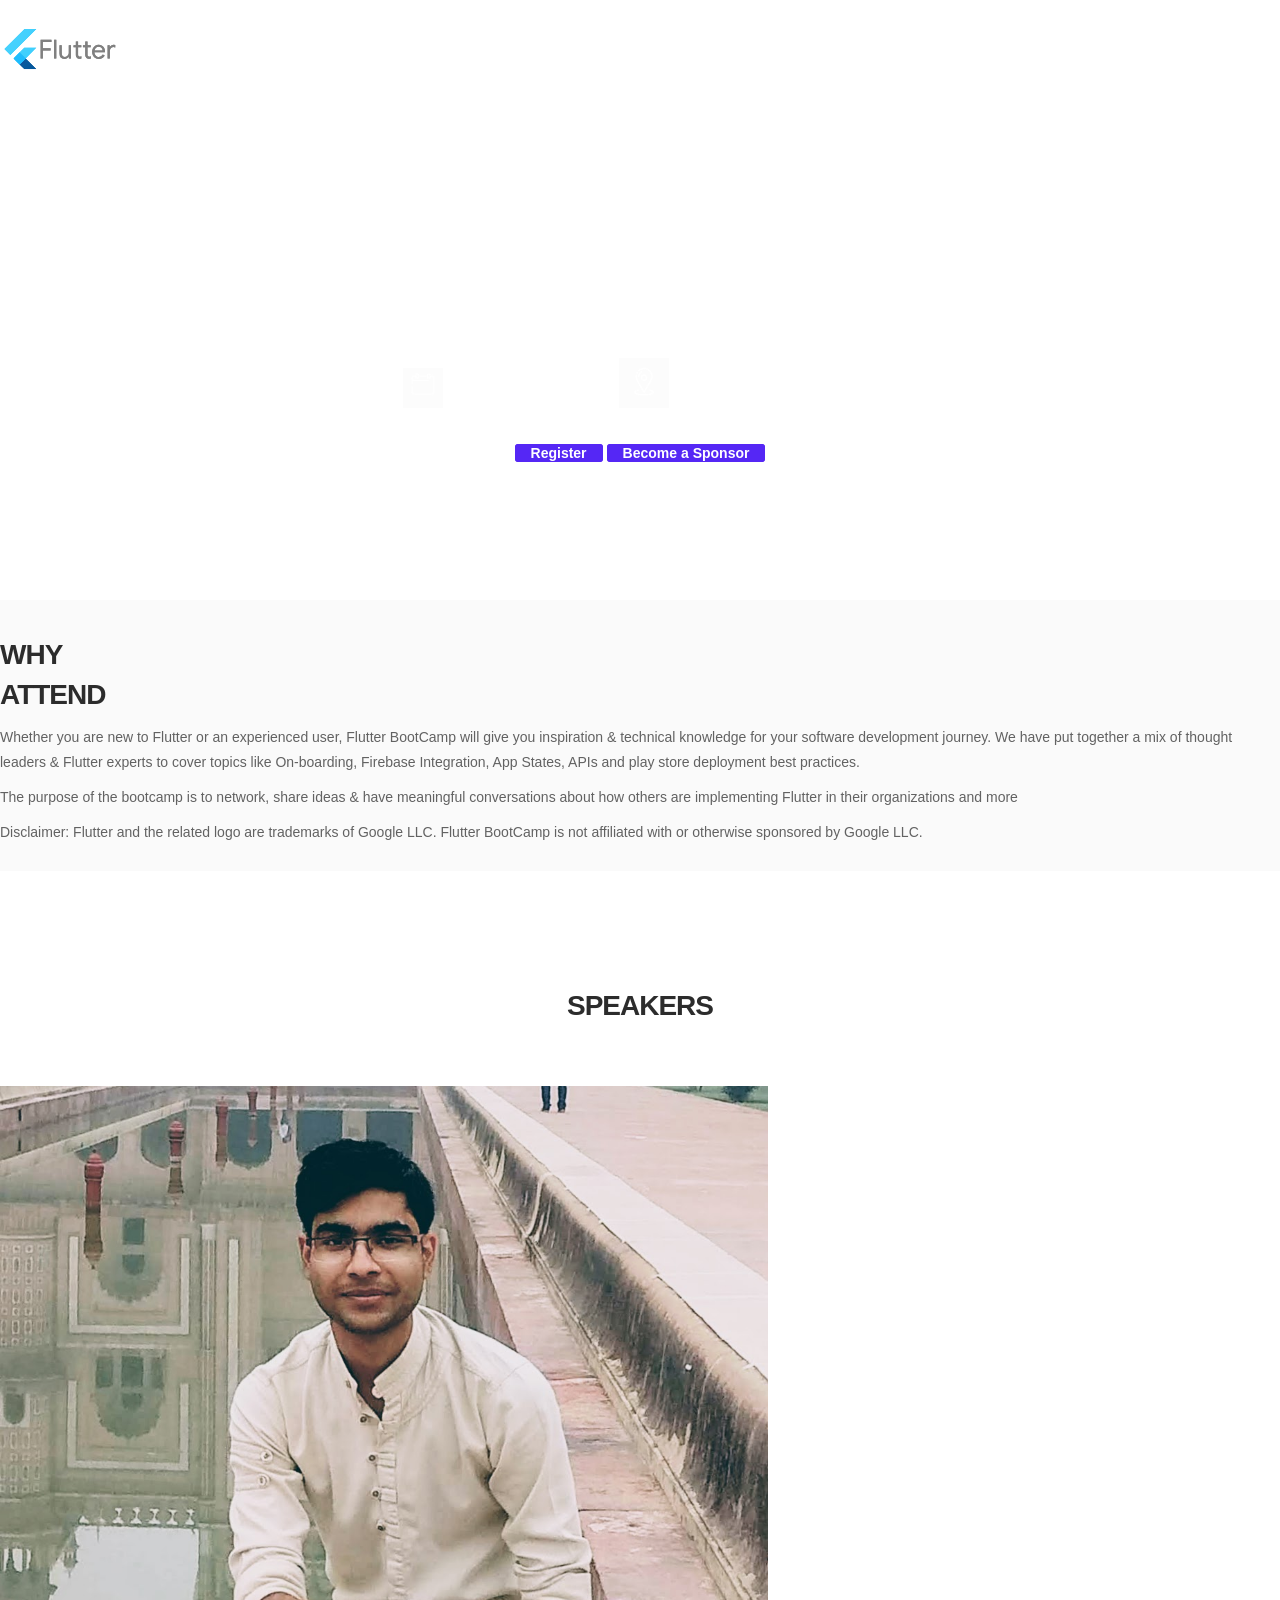
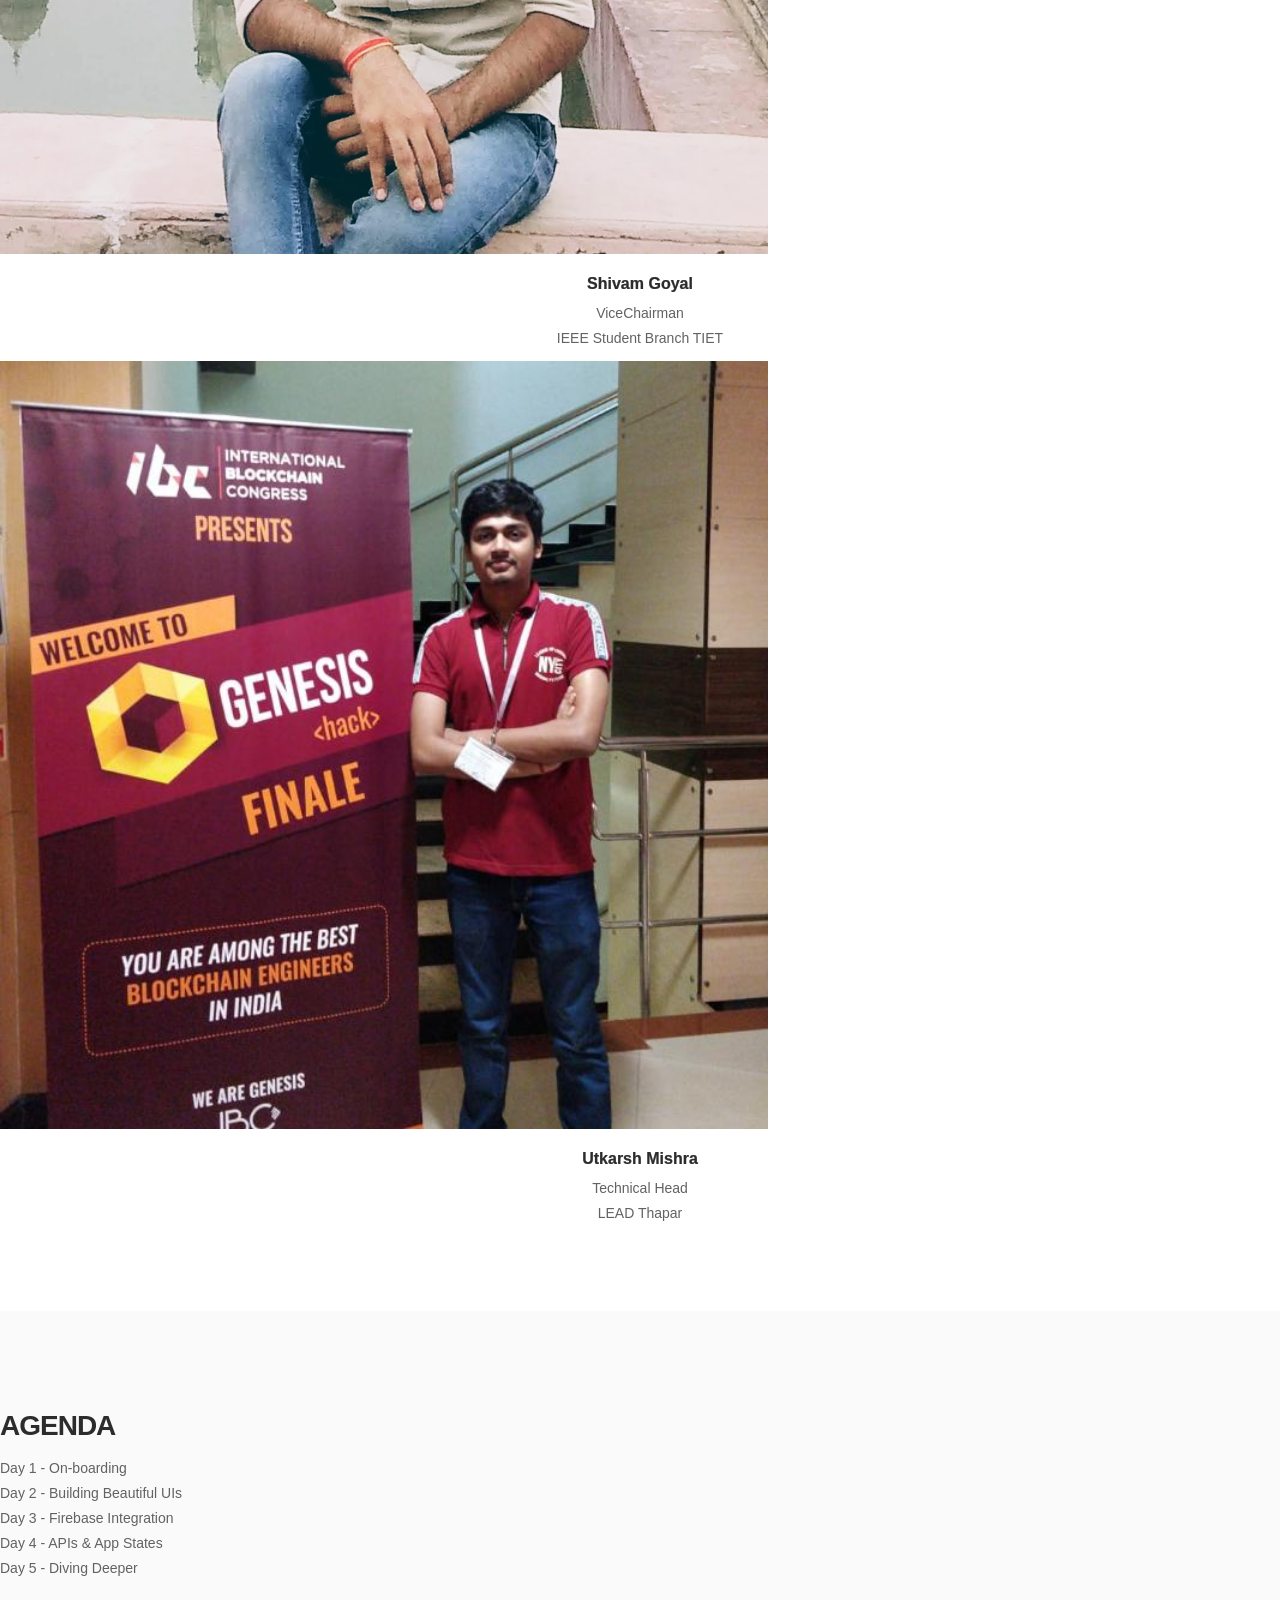
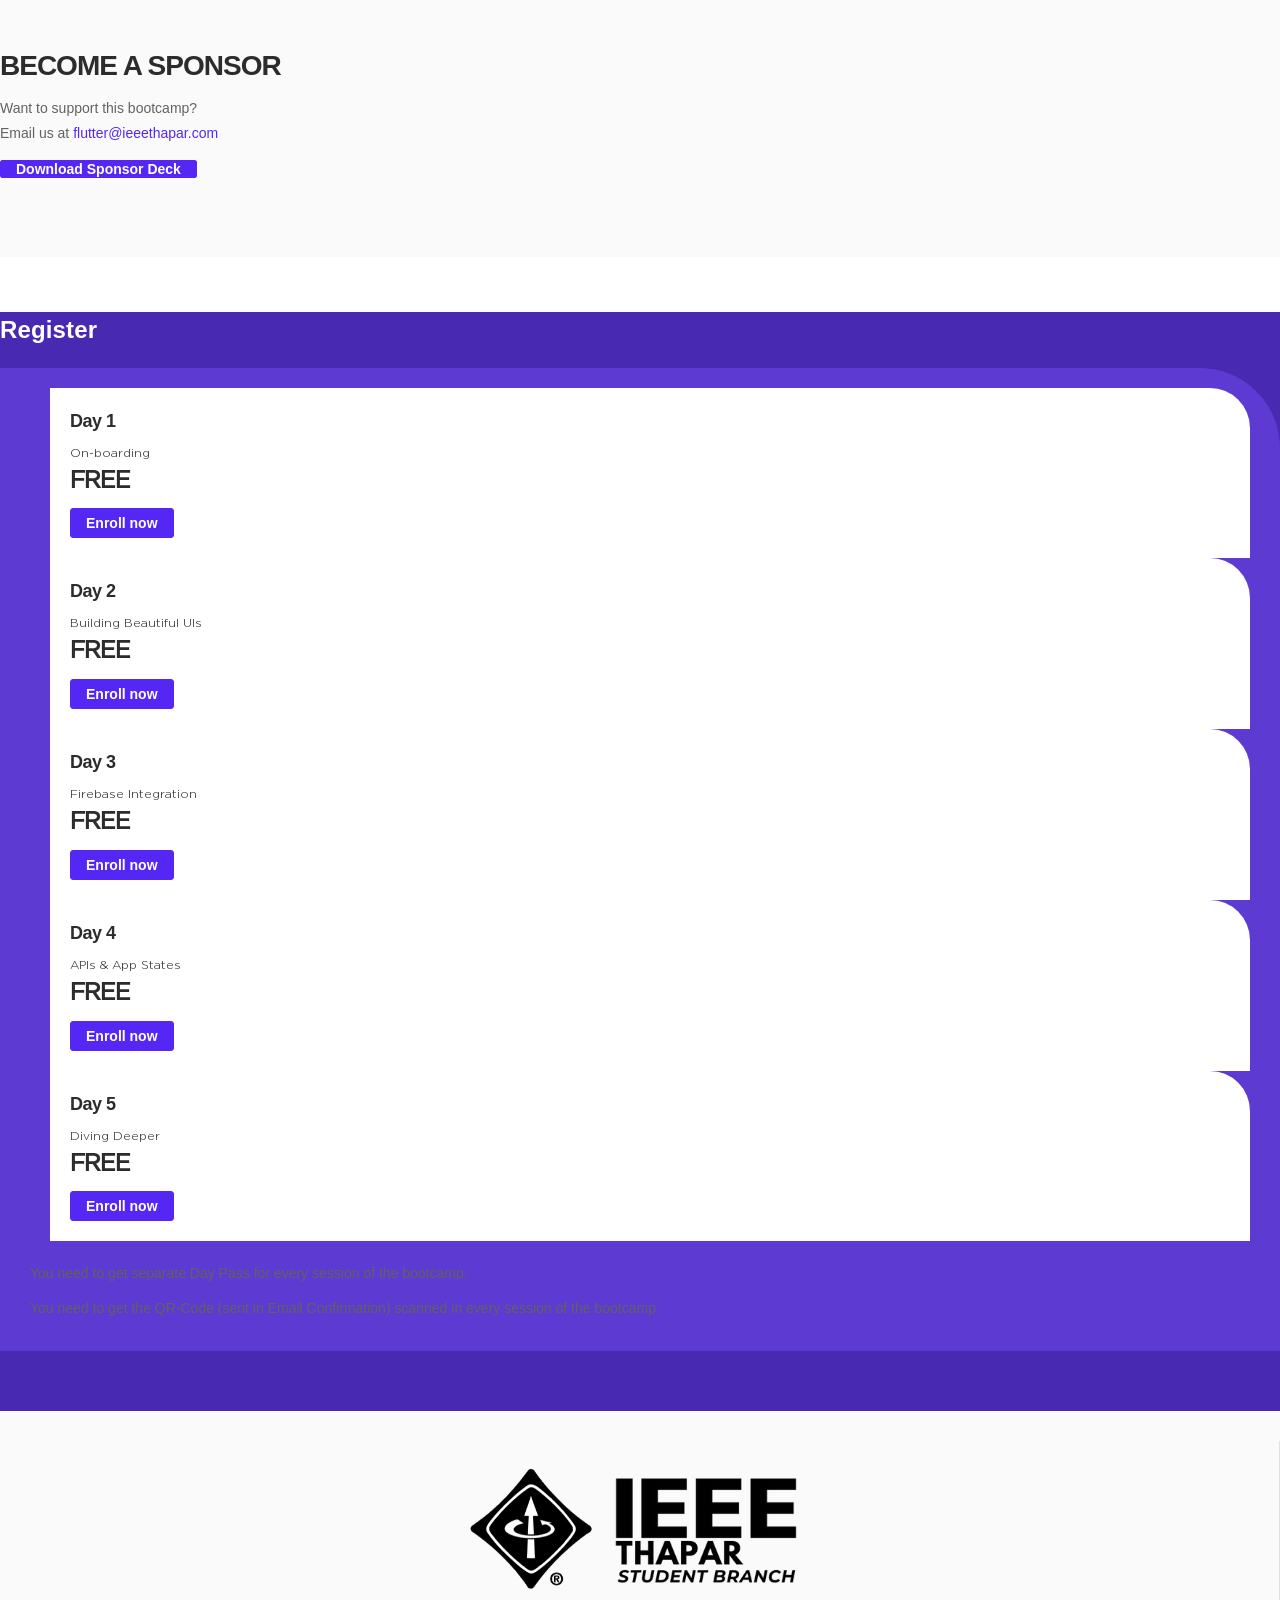
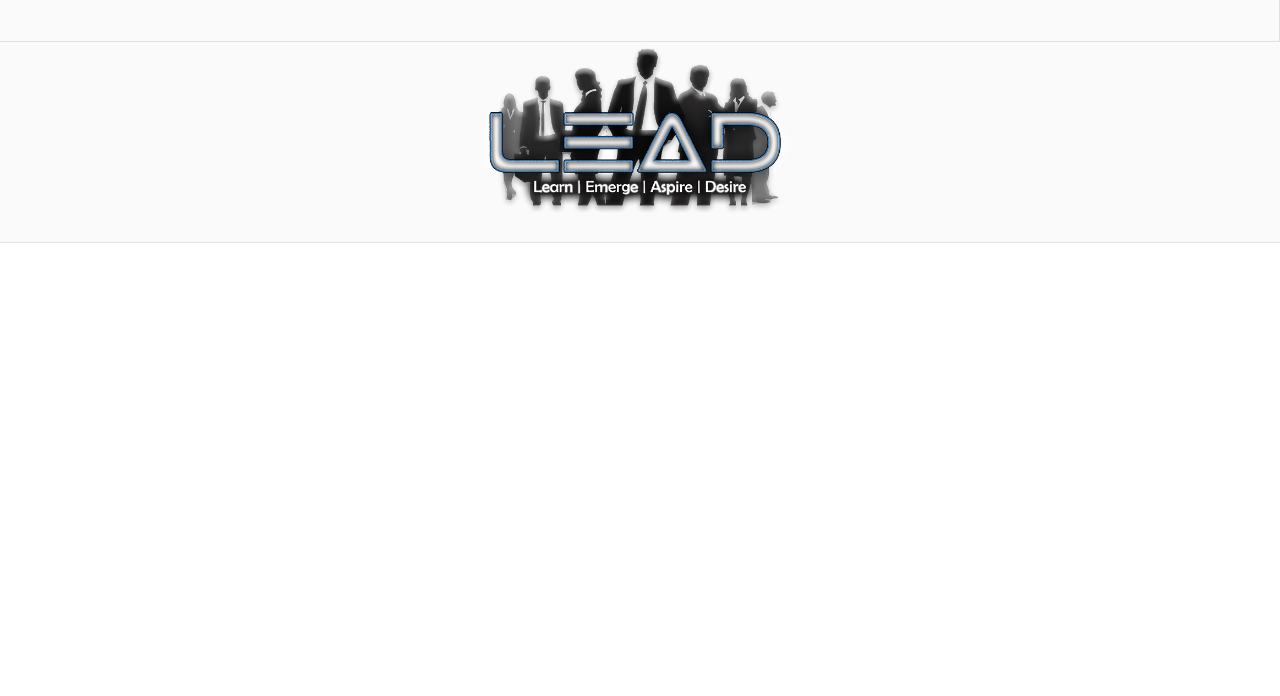
==== website/index.html @ d49c0258 "Initial commit" ====
<!DOCTYPE html>
<html>

<head>
    <meta http-equiv="content-type" content="text/html;charset=UTF-8" />
    <meta charset="utf-8" />
    <title>Flutter BootCamp 2020</title>
    <meta name="viewport" content="width=device-width, initial-scale=1.0, maximum-scale=1.0, user-scalable=no" />
    <link rel="icon" type="image/x-icon" href="favicon.ico" />
    <link href="assets/plugins/pace/pace-theme-flash.css" rel="stylesheet" type="text/css" />
    <link href="assets/plugins/bootstrap/css/bootstrap.min.css" rel="stylesheet" type="text/css" />
    <link href="assets/plugins/font-awesome/css/font-awesome.css" rel="stylesheet" type="text/css" />
    <link href="assets/plugins/swiper/css/swiper.css" rel="stylesheet" type="text/css" media="screen" />

    <link class="main-stylesheet" href="assets/pages/css/pages.css" rel="stylesheet" type="text/css" />
    <link class="main-stylesheet" href="assets/pages/css/pages-icons.css" rel="stylesheet" type="text/css" />

    <link rel="stylesheet" type="text/css" href="assets/css/base.css" />
    <link rel="stylesheet" type="text/css" href="assets/css/demo2.css" />
</head>

<body>
    <header>
        <nav class="header main-page transparent-light cart visible-lg visible-md" data-pages="header"
            data-pages-header="autoresize" data-pages-resize-class="light">
            <div class="container relative">
                <div class="row">
                    <div class="col-md-3 col-sm-6 col-xs-6">
                        <div class="pull-left sm-full-width">
                            <a href="https://flutter.ieeethapar.com/" class="header-inner animated wow fadeInDown"
                                data-wow-delay="0s">
                                <img src="assets/images/logo.svg" class="logo">
                                <img src="assets/images/logo.svg" class="alt">
                            </a>
                        </div>
                    </div>
                    <div class="col-md-9 col-sm-6 col-xs-6">
                        <div class="pull-right z-index-10 index-info">
                            <div class="visible-sm-inline visible-xs-inline menu-toggler pull-right"
                                data-pages="header-toggle" data-pages-element="#header">
                                <div class="one"></div>
                                <div class="two"></div>
                                <div class="three"></div>
                            </div>
                        </div>
                    </div>
                    <div class=" menu-content clearfix" data-pages="menu-content" data-pages-direction="slideLeft"
                        id="header">
                        <div class="pull-left">
                            <a href="#"
                                class="text-black link padding-10 visible-xs-inline visible-sm-inline pull-right m-t-10 m-b-10 m-r-10"
                                data-pages="header-toggle" data-pages-element="#header"> <i class=" pg-close_line"></i>
                            </a>
                        </div>
                        <div class="pull-center">
                            <div class="pull-center-inner">
                                <div class="header-inner">
                                    <ul class="menu">
                                        <li class="animated wow fadeInDown active" data-wow-delay="0s">
                                            <a href="#about">About</a>
                                        </li>
                                        <li class="animated wow fadeInDown" data-wow-delay=".2s">
                                            <a href="#speakers">Speaker</a>
                                        </li>
                                        <li class="animated wow fadeInDown" data-wow-delay=".3s">
                                            <a href="#sponsors">Agenda</a>
                                        </li>
                                        <li class="animated wow fadeInDown" data-wow-delay=".4s">
                                            <a href="#sponsors">Sponsors</a>
                                        </li>
                                        <li class="animated wow fadeInDown" data-wow-delay=".5s">
                                            <a href="#venue">Venue</a>
                                        </li>
                                        <li class="animated wow fadeInDown" data-wow-delay=".6s">
                                            <a href="#register"><strong>Register Now</strong></a>
                                        </li>
                                    </ul>
                                </div>
                            </div>
                        </div>
                    </div>
                </div>
            </div>
        </nav>
        <div class="header bg-header mob-cart  transparent-light main-header visible-xs visible-sm">
            <nav class="navbar navbar-default navbar-fixed-top">
                <div class="container">
                    <div class="navbar-header">
                        <a href="javascript:void(0);" class="visible-xs nav-togglebar pull-right"> <i
                                class="fa fa-bars"></i></a>
                        <a href="#"><img src="assets/images/logo.svg" class="logo-white"> </a>
                        <a href="#" class=""><img src="assets/images/logo.svg" class="logo-big"> </a>
                    </div>
                    <a href="javascript:void(0);" class="visible-sm nav-togglebar pull-right"> <i
                            class="fa fa-bars"></i></a>
                    <div class="navbar-collapse" id="navigation-collapse">
                        <div class="visible-xs visible-sm clearfix mobile-header">
                            <a href="#" class="icons icon-close nav-close"></a>
                        </div>
                        <ul class="nav navbar-nav menu">

                            <li class="animated wow fadeInDown active" data-wow-delay="0s">
                                <a href="#about">About</a>
                            </li>
                            <li class="animated wow fadeInDown" data-wow-delay=".2s">
                                <a href="#speakers">Speaker</a>
                            </li>
                            <li class="animated wow fadeInDown" data-wow-delay=".3s">
                                <a href="#sponsors">Agenda</a>
                            </li>
                            <li class="animated wow fadeInDown" data-wow-delay=".4s">
                                <a href="#sponsors">Sponsors</a>
                            </li>
                            <li class="animated wow fadeInDown" data-wow-delay=".5s">
                                <a href="#venue">Venue</a>
                            </li>
                            <li class="animated wow fadeInDown" data-wow-delay=".6s">
                                <a href="#register"><strong>Register Now</strong></a>
                            </li>
                        </ul>
                    </div>
                </div>

            </nav>
        </div>
    </header>

    <section class="jumbotron main-page-info xs-full-height" id="about">
        <div class="content content--canvas">
            <div class="content__title">
                <div class="container">
                    <div class="row">
                        <div class="col-md-6 col-md-offset-3 text-center sm-text-center">
                            <h1 class="sm-text-center">Join us at <br /><span class="all-caps">Flutter BootCamp</span>
                            </h1>
                            <p class="hint-text sm-text-center text-white">Flutter BootCamp is the one place to
                                explore new ideas & learn from Flutter experts. Join us for the event that brings
                                together technologists, executives, customers, partners & Key decision makers from all
                                industries.</p>
                            <h4 class="sm-text-center text-white p-b-10">
                                <span class=""><img src="assets/images/001.png" style="width:40px">January 13-17,
                                    2020</span>
                                <span class="p-l-40"><img src="assets/images/002.png" style="width:50px"> Thapar
                                    Institute, Patiala</span>
                            </h4>
                            <a href="#register" class="btn btn-primary">Register</a>
                            <a href="#sponsors" class="btn btn-primary">Become a Sponsor</a>
                        </div>
                    </div>
                </div>
            </div>
        </div>
    </section>
    <section class="p-b-85 p-t-75 bg-master-lightest main-page-attend">
        <div class="container">
            <div class="row">
                <div class="col-sm-12 col-md-2">
                    <h2 class="m-t-5 all-caps">Why<br />Attend</h2>
                </div>
                <div class="col-sm-12 col-md-10">
                    <p>Whether you are new to Flutter or an experienced user, Flutter BootCamp will give you inspiration
                        & technical knowledge for your software development journey. We have put together a mix of
                        thought leaders &
                        Flutter experts to cover topics like On-boarding, Firebase Integration, App States,
                        APIs and play store deployment best practices.</p>
                    <p>The purpose of the bootcamp is to network, share ideas & have meaningful conversations about how
                        others are implementing Flutter in their organizations and more</p>
                    <p>Disclaimer: Flutter and the related logo are trademarks of Google LLC. Flutter BootCamp is not affiliated
                        with or otherwise sponsored by Google LLC.</p>
                </div>
            </div>
            <br>
        </div>
    </section>

    <section class="speaker-info p-t-75 p-b-75" id="speakers">
        <div class="container">
            <div class="col-md-12">
                <h2 class="m-t-5 all-caps text-center">Speakers</h2>
            </div>
            <div class="row p-t-30">
                <div class="col-md-6 col-sm-6">
                    <img alt="" src="assets/images/speakers/shivam.jpg"
                        class="img-circle center-block speaker-img-info">
                    <h4 class="m-b-0 text-center">Shivam Goyal</h4>
                    <p class="text-center">
                        ViceChairman
                        <br>
                        IEEE Student Branch TIET
                        <br>
                        <a href="https://github.com/ShivamGoyal1899"><i class="fa fa-github"></i></a>
                        <a href="https://linkedin.com/in/ShivamGoyal1899"><i class="fa fa-linkedin"></i></a>
                        <a href="https://twitter.com/ShivamGoyal1899"><i class="fa fa-twitter"></i></a>
                        <a href="https://medium.com/@ShivamGoyal1899"><i class="fa fa-medium"></i></a>
                        <a href="mailto:hi@itsshivam.com"><i class="fa fa-envelope"></i></a>
                        <a href="https://itsshivam.com/"><i class="fa fa-globe"></i></a>
                    </p>
                </div>
                <div class="col-md-6 col-sm-6">
                    <img alt="" src="assets/images/speakers/utkarsh.jpg"
                        class="img-circle center-block speaker-img-info">
                    <h4 class="m-b-0 text-center">Utkarsh Mishra </h4>
                    <p class="text-center">
                        Technical Head
                        <br>
                        LEAD Thapar
                        <br>
                        <a href="#"><i class="fa fa-github"></i></a>
                        <a href="#"><i class="fa fa-linkedin"></i></a>
                        <a href="#"><i class="fa fa-twitter"></i></a>
                        <a href="#"><i class="fa fa-medium"></i></a>
                        <a href="mailto:utkarsh1148@gmail.com"><i class="fa fa-envelope"></i></a>
                        <a href="#"><i class="fa fa-globe"></i></a>
                    </p>
                </div>
            </div>
        </div>
    </section>
    <section class="p-t-75 p-b-75 bg-master-lightest sponsor-info" id="sponsors">
        <div class="container">
            <div class="row">
                <div class="col-sm-6 sm-text-center">
                    <h2 class="m-t-5 all-caps">Agenda</h2>
                    <p class="m-b-5">
                        Day 1 - On-boarding <br>
                        Day 2 - Building Beautiful UIs <br>
                        Day 3 - Firebase Integration <br>
                        Day 4 - APIs & App States <br>
                        Day 5 - Diving Deeper
                    </p>
                </div>

                <div class="col-sm-6 sm-text-center">
                    <h2 class="m-t-5 all-caps">Become a Sponsor</h2>
                    <p>Want to support this bootcamp?
                        <br />Email us at <a href="mailto:flutter@ieeethapar.com">flutter@ieeethapar.com</a></p>
                    <a href="FlutterBootCamp_Sponsorship_13Jan20.pdf" target="_blank" class="btn btn-primary"
                        type="button">Download
                        Sponsor Deck</a>
                </div>
            </div>
        </div>
    </section>
    <section class="bg-primary p-b-60" id="register">
        <div class="container ">
            <div class="row">
                <div class="col-md-12 m-t-40 m-b-20">
                    <h3 class="text-white m-b-0 register-text">Register</h3>
                </div>
            </div>
        </div>
        <div class="container schedule-sub-content-bg">
            <div class="row">
                <div class="col-md-2 col-sm-12 col-xs-12 pricing_tag">
                    <img class="fx-6 lazy hidden-xs hidden-sm" data-pages="float" src="assets/images/01.png" alt=""
                        data-max-top-translate="40" data-max-bottom-translate="300" data-speed="-0.1" data-delay="2500"
                        data-curve="ease">
                    <h3>Day 1</h3>
                    <p>
                        On-boarding
                    </p>
                    <h4>FREE</h4>
                    <button class="btn btn-primary" type="button"
                        onclick="window.location.href = 'https://www.townscript.com/e/flutter-bootcamp-230431'">Enroll
                        now</button>
                </div>
                <div class="col-md-2 col-sm-12 col-xs-12 pricing_tag">
                    <img class="fx-6 lazy hidden-xs hidden-sm" data-pages="float" src="assets/images/01.png" alt=""
                        data-max-top-translate="40" data-max-bottom-translate="300" data-speed="-0.1" data-delay="2500"
                        data-curve="ease">
                    <h3>Day 2</h3>
                    <p>
                        Building Beautiful UIs
                    </p>
                    <h4>FREE</h4>
                    <button class="btn btn-primary" type="button"
                        onclick="window.location.href = 'https://www.townscript.com/e/flutter-bootcamp-230431'">Enroll
                        now</button>
                </div>
                <div class="col-md-2 col-sm-12 col-xs-12 pricing_tag">
                    <img class="fx-6 lazy hidden-xs hidden-sm" data-pages="float" src="assets/images/01.png" alt=""
                        data-max-top-translate="40" data-max-bottom-translate="300" data-speed="-0.1" data-delay="2500"
                        data-curve="ease">
                    <h3>Day 3</h3>
                    <p>
                        Firebase Integration
                    </p>
                    <h4>FREE</h4>
                    <button class="btn btn-primary" type="button"
                        onclick="window.location.href = 'https://www.townscript.com/e/flutter-bootcamp-230431'">Enroll
                        now</button>
                </div>
                <div class="col-md-2 col-sm-12 col-xs-12 pricing_tag">
                    <img class="fx-6 lazy hidden-xs hidden-sm" data-pages="float" src="assets/images/01.png" alt=""
                        data-max-top-translate="40" data-max-bottom-translate="300" data-speed="-0.1" data-delay="2500"
                        data-curve="ease">
                    <h3>Day 4</h3>
                    <p>
                        APIs & App States
                    </p>
                    <h4>FREE</h4>
                    <button class="btn btn-primary" type="button"
                        onclick="window.location.href = 'https://www.townscript.com/e/flutter-bootcamp-230431'">Enroll
                        now</button>
                </div>
                <div class="col-md-2 col-sm-12 col-xs-12 pricing_tag">
                    <img class="fx-6 lazy hidden-xs hidden-sm" data-pages="float" src="assets/images/01.png" alt=""
                        data-max-top-translate="40" data-max-bottom-translate="300" data-speed="-0.1" data-delay="2500"
                        data-curve="ease">
                    <h3>Day 5</h3>
                    <p>
                        Diving Deeper
                    </p>
                    <h4>FREE</h4>
                    <button class="btn btn-primary" type="button"
                        onclick="window.location.href = 'https://www.townscript.com/e/flutter-bootcamp-230431'">Enroll
                        now</button>
                </div>
            </div>

            <div class="row">
                <div class="col-md-10 col-md-offset-2 col-sm-12 col-xs-12 m-t-20 f-12">
                    <p>You need to get separate Day Pass for every session of the bootcamp.</p>
                    <p>You need to get the QR-Code (sent in Email Confirmation) scanned in every session of the
                        bootcamp.</p>
                </div>
            </div>
        </div>
    </section>
    <section class="sponsor-info bg-master-lightest schedule-space-info p-b-85 p-t-75 text-center">
        <div class="container">
            <div class="row">
                <div class="col-md-6 col-sm-6 col-xs-12 border-rb">
                    <a href="https://ieeethapar.com/" target="_blank"><img src="assets/images/ieee.png"></a>
                </div>
                <div class="col-md-6 col-sm-6 col-xs-12 border-rb">
                    <!-- <h3 class="m-tb-40 head-p">Organizer</h3> -->
                    <a href="https://leadthapar.com/" target="_blank"><img src="assets/images/lead.png"></a>
                </div>
            </div>
        </div>
    </section>
    <section class="venue" id="venue">
        <div class="map-info">
            <iframe
                src="https://www.google.com/maps/embed?pb=!1m18!1m12!1m3!1d3442.8801555596033!2d76.36906371489458!3d30.354355710820883!2m3!1f0!2f0!3f0!3m2!1i1024!2i768!4f13.1!3m3!1m2!1s0x391028abdad39763%3A0xa7f6232cbef903a4!2sThapar%20Institute%20of%20Engineering%20And%20Technology!5e0!3m2!1sen!2sin!4v1578145903632!5m2!1sen!2sin"
                width="100%" height="450" frameborder="0" style="border:0;" allowfullscreen=""></iframe>
        </div>
    </section>
    <script src="assets/plugins/pace/pace.min.js" type="text/javascript"></script>
    <script type="text/javascript" src="assets/pages/js/pages.image.loader.js"></script>
    <script type="text/javascript" src="assets/plugins/jquery/jquery-1.11.1.min.js"></script>
    <script type="text/javascript" src="assets/plugins/bootstrap/js/bootstrap.min.js"></script>
    <!-- BEGIN SWIPER DEPENDENCIES -->
    <script type="text/javascript" src="assets/plugins/swiper/js/swiper.jquery.min.js"></script>
    <script type="text/javascript" src="assets/plugins/velocity/velocity.min.js"></script>
    <script type="text/javascript" src="assets/plugins/velocity/velocity.ui.js"></script>
    <!-- BEGIN RETINA IMAGE LOADER -->
    <script type="text/javascript" src="assets/plugins/jquery-unveil/jquery.unveil.min.js"></script>
    <!-- END VENDOR JS -->
    <!-- BEGIN PAGES FRONTEND LIB -->
    <script type="text/javascript" src="assets/pages/js/pages.frontend.js"></script>
    <!-- END PAGES LIB -->
    <!-- BEGIN YOUR CUSTOM JS -->
    <script type="text/javascript" src="assets/js/custom.js"></script>
    <!-- END PAGES LIB -->

    <script src="assets/js/noise.min.js"></script>
    <script src="assets/js/util.js"></script>
    <script src="assets/js/swirl.js"></script>
    <script src="assets/js/demo.js"></script>
    <script src="assets/js/validate.min.js"></script>
    <script src="assets/js/jquery.growl.min.js"></script>
    <script src="assets/js/utm_form-1.0.4.js"></script>
</body>

</html>
---- website/assets/plugins/pace/pace-theme-flash.css ----
.pace{-webkit-pointer-events:none;pointer-events:none;-webkit-user-select:none;-moz-user-select:none;user-select:none}.pace-inactive{display:none}.pace .pace-progress{background:#0aa699;position:fixed;z-index:2000;top:0;left:0;height:2px;-webkit-transition:width 1s;-moz-transition:width 1s;-o-transition:width 1s;transition:width 1s}
---- website/assets/pages/css/pages.css ----
/*growl*/
#growls.tc,#growls.tr{top:10px}#growls.bc,#growls.bl,#growls.tc{left:10px}#growls.bc,#growls.bl,#growls.br{bottom:10px}#growls.bc,#growls.br,#growls.default,#growls.tc,#growls.tr{right:10px}#growls{z-index:50000;position:fixed}#growls.tl{top:10px;left:10px}#growls.bc .growl,#growls.tc .growl{margin-left:auto;margin-right:auto}.growl{opacity:.8;filter:alpha(opacity=80);position:relative;border-radius:4px;-webkit-transition:all .4s ease-in-out;-moz-transition:all .4s ease-in-out;transition:all .4s ease-in-out}.growl.growl-incoming,.growl.growl-outgoing{opacity:0;filter:alpha(opacity=0)}.growl.growl-small{width:200px;padding:5px;margin:5px}.growl.growl-medium{width:250px;padding:10px;margin:10px}.growl.growl-large{width:300px;padding:15px;margin:15px}.growl.growl-default{color:#FFF;background:#7f8c8d}.growl.growl-error{color:#FFF;background:#c0392b}.growl.growl-notice{color:#FFF;background:#2ecc71}.growl.growl-warning{color:#FFF;background:#f39c12}.growl .growl-close{cursor:pointer;float:right;font-size:14px;line-height:18px;font-weight:400;font-family:helvetica,verdana,sans-serif}.growl .growl-title{font-size:18px;line-height:24px}.growl .growl-message{font-size:14px;line-height:18px}#growls.default{top:60px}

@font-face {
    font-family: 'Verlag-Light';
    src: url('../fonts/main/Verlag-Light.woff2') format('woff2'),
        url('../fonts/main/Verlag-Light.woff') format('woff');
    font-weight: 300;
    font-style: normal;
}
@font-face {
    font-family: 'Verlag-Book';
    src: url('../fonts/main/Verlag-Book.woff2') format('woff2'),
        url('../fonts/main/Verlag-Book.woff') format('woff');
    font-weight: normal;
    font-style: normal;
}
@font-face {
    font-family: 'Verlag-Bold';
    src: url('../fonts/main/Verlag-Bold.woff2') format('woff2'),
        url('../fonts/main/Verlag-Bold.woff') format('woff');
    font-weight: bold;
    font-style: normal;
}
@font-face {
    font-family: 'Verlag-Black';
    src: url('../fonts/main/Verlag-Black.woff2') format('woff2'),
        url('../fonts/main/Verlag-Black.woff') format('woff');
    font-weight: 900;
    font-style: normal;
}


@font-face {
    font-family: 'Gotham-Light';
    src: url('../fonts/main/Gotham-Light.woff2') format('woff2'),
        url('../fonts/main/Gotham-Light.woff') format('woff');
    font-weight: 300;
    font-style: normal;
}
@font-face {
    font-family: 'Gotham-Book';
    src: url('../fonts/main/Gotham-Book.woff2') format('woff2'),
        url('../fonts/main/Gotham-Book.woff') format('woff');
    font-weight: normal;
    font-style: normal;
}
@font-face {
    font-family: 'Gotham-Bold';
    src: url('../fonts/main/Gotham-Bold.woff2') format('woff2'),
        url('../fonts/main/Gotham-Bold.woff') format('woff');
    font-weight: bold;
    font-style: normal;
}
@font-face {
    font-family: 'Gotham-Black';
    src: url('../fonts/main/Gotham-Black.woff2') format('woff2'),
        url('../fonts/main/Gotham-Black.woff') format('woff');
    font-weight: 500;
    font-style: normal;
}
html,body {height: 100%;position: relative;}
/* Body Triggers for layout options
------------------------------------------------------------------
*/
.clearfix{clear: both;}
html{ height:100%; }
body{ min-height:100%; padding:0; margin:0; position:relative; }
body.mobile {position: relative;}
body.pace-primary .pace .pace-progress {background-color: #5527F5;}
body.pace-success .pace .pace-progress {background-color: #10cfbd;}
body.pace-complete .pace .pace-progress {background-color: #471DD9;}
body.pace-warning .pace .pace-progress {background-color: #f8d053;}
body.pace-danger .pace .pace-progress {background-color: #f55753;}
body.pace-dark .pace .pace-progress {background-color: #000000;}
body.pace-white .pace .pace-progress {background-color: #ffffff;}
.header.bottom {position: absolute;bottom: 0;top: auto;}
.header.bottom.affix {position: fixed;bottom: auto;top: 0;}
.header.transparent-light {background-color: transparent;padding-top: 20px;}
.header.home.transparent-light{margin-top: 0;}
.header.transparent-light .menu > li > a:not(.btn) {color: rgba(255, 255, 255, 0.8);}
.header.transparent-light .menu > li > a:not(.btn):focus {opacity: 0.8;}
.header.transparent-light .menu > li > a:not(.btn):hover {opacity: 0.8;}
.header.transparent-light .menu > li > a:not(.btn).active {opacity: 1;}
.header.transparent-light .search-toggle {color: #ffffff;}
.header.transparent-light .menu.bordered > li > a {border-color: #ffffff;}
.header.transparent-light.alternate .menu > li > a:before {max-width: 100%;}
.header.transparent-light.alternate span:before {max-width: 100%;}
.header.transparent-light.alternate .search-toggle {color: #121212;}
.header.transparent-light.alternate .menu-toggler .one,
.header.transparent-light.alternate .menu-toggler .two,
.header.transparent-light.alternate .menu-toggler .three {background-color: #121212;}
.header.transparent-light.alternate.minimized .search-toggle {color: #ffffff;}
.header.transparent-light.alternate.minimized .menu-toggler .one,
.header.transparent-light.alternate.minimized .menu-toggler .two,
.header.transparent-light.alternate.minimized .menu-toggler .three {background-color: #ffffff;}
.header.transparent-light .menu-toggler .one,
.header.transparent-light .menu-toggler .two,
.header.transparent-light .menu-toggler .three {background-color: #ffffff;}
.header.transparent-dark {background-color: transparent;}
.header.transparent-dark.alternate .menu > li > a:before {color: #ffffff;max-width: 100%;}
.header.transparent-dark.alternate .menu > li > a > span:before {color: #ffffff;max-width: 100%;}
.header.transparent-dark.alternate .search-toggle {color: #ffffff;}
.header.transparent-dark.alternate .menu-toggler .one,
.header.transparent-dark.alternate .menu-toggler .two,
.header.transparent-dark.alternate .menu-toggler .three {background-color: #ffffff;}
.header.transparent-dark .menu > li > a {color: #121212;opacity: 0.5;}
.header.transparent-dark .menu > li > a:focus {opacity: 0.8;}
.header.transparent-dark .menu > li > a:hover {opacity: 0.8;}
.header.transparent-dark .menu > li > a.active {opacity: 1;}
.header.transparent-dark .search-toggle {color: #121212;}
.header.transparent-dark .menu.bordered > li > a {border-color: #121212;}
.header.dark-solid {background-color: #000000;}
.header.dark-solid .menu > li > a:not(.btn) {color: #ffffff;opacity: 0.5;}
.header.dark-solid .menu > li > a:not(.btn):focus {opacity: 0.8;}
.header.dark-solid .menu > li > a:not(.btn):hover {opacity: 0.8;}
.header.dark-solid .menu > li > a:not(.btn).active {opacity: 1;}
.header.dark-solid .search-toggle {color: #ffffff;}
.header.dark-solid .menu.bordered > li > a {border-color: #ffffff;}
.header.dark-solid .menu-toggler .one,
.header.dark-solid .menu-toggler .two,
.header.dark-solid .menu-toggler .three {background: #ffffff;}
.header.dark {background-color: rgba(0, 0, 0, 0.87);}
.header.dark .menu > li > a:not(.btn) {color: #ffffff;opacity: 0.5;}
.header.dark .menu > li > a:not(.btn):focus {opacity: 0.8;}
.header.dark .menu > li > a:not(.btn):hover {opacity: 0.8;}
.header.dark .menu > li > a:not(.btn).active {opacity: 1;}
.header.dark .search-toggle {color: #ffffff;}
.header.dark .menu.bordered > li > a {border-color: #ffffff;}
.header.dark .menu-toggler .one,
.header.dark .menu-toggler .two,
.header.dark .menu-toggler .three {background: #ffffff;}
.header.light-solid {border-bottom: 1px solid #f0f0f0;background-color: #ffffff;}
.header.light-solid .menu > li > a:not(.btn) {color: #000000;opacity: 0.5;}
.header.light-solid .menu > li > a:not(.btn):focus {opacity: 0.8;}
.header.light-solid .menu > li > a:not(.btn):hover {opacity: 0.8;}
.header.light-solid .menu > li > a:not(.btn).active {opacity: 1;}
.header.light-solid .search-toggle {color: #000000;}
.header.light-solid .menu.bordered > li > a {border-color: #000000;}
.header.light-solid .menu-toggler .one,
.header.light-solid .menu-toggler .two,
.header.light-solid .menu-toggler .three {background: #000000;}
.header.light {background-color: #fff;}
.header.light .menu > li > a:not(.btn) {color: #000000;opacity: 0.5;}
.header.light .menu > li > a:not(.btn):focus {opacity: 0.8;}
.header.light .menu > li > a:not(.btn):hover {opacity: 0.8;}
.header.light .menu > li > a:not(.btn).active {opacity: 1;}
.header.light .search-toggle {color: #000000;}
.header.light .menu.bordered > li > a {border-color: #000000;}
.header.light .menu-toggler .one,
.header.light .menu-toggler .two,
.header.light .menu-toggler .three {background: #000000;}
.header.alternate .logo {display: none;}
.header.alternate .alt {display: inline-block;}
.header.bg-header {height: 110px;}
.header.bg-header .header-inner {line-height: 110px;}
.header.bg-header .menu-toggler {margin-top: 47.5px;}
.header.md-header {height: 88px;}
.header.md-header .header-inner {line-height: 88px;}
.header.md-header .menu-toggler {margin-top: 36.5px;}
.header.sm-header {height: 44px;}
.header.sm-header .header-inner {line-height: 44px;}
.header.sm-header .menu-toggler {margin-top: 14.5px;}
.header .menu.last-item li a{margin-top: -10px;}
.header.minimized .menu.last-item li a{margin-top: 8px;}
.header.minimized {height: 80px !important;padding: 0;}
.header.minimized .header-inner {line-height: 46px !important;}
.header .header-inner .btn-primary{margin-top: 14px;}
.header.minimized .header-inner .btn-primary{margin-top: 8px;}
.header.minimized .logo {display: none !important;}
.header.minimized .alt {display: inline-block;width: 88px;margin-top: 12px;}
.header.minimized .menu-toggler {margin-top: 22.5px !important;}
.header.minimized .menu > li > a:before {max-width: 0 !important;}
.header.minimized .menu > li > a > span:before {max-width: 0;}
.header .alt {display: none;}
.header.horizontal {width: 100%;height: auto;}
.header .header-inner {line-height: 60px;width: 100%;-webkit-transition: line-height 0.4s ease;transition: line-height 0.4s ease;}
.header > .pull-right,
.header .pull-left {position: relative;z-index: 1;}
.main-page{z-index: 1;}
/*.header.home .menu-content .logo{float: none !important;}
.header .menu-content .pull-left{float: right !important;}
*/
.header.home .pull-center{position: absolute;left: 0;right: 0;top: 16px;}
.header.home .menu .register-text{margin-bottom: -26px;}
.header .menu {margin: 0;display: inline-block !important;}
.header .menu.bordered > li > a {border-right: 1px solid;}
.header .menu > li {display: inline-block;list-style: none;font-size: 8px;margin-right: 0;vertical-align: middle;padding: 0px 24px;}
.header .menu > li.multiline > nav {top: 43px;}
.header .menu > li.classic.dark > nav > span.arrow {background-image: url(../images/black.svg);}
.header .menu > li.classic.dark > nav:before,
.header .menu > li.classic.dark > nav:after {height: 7px;background-color: #000000;border-color: #000000;}
.header .menu > li.classic.dark > nav ul {background-color: #000000;}
.header .menu > li.classic.dark > nav ul li a {color: #ffffff;}
.header .menu > li.horizontal.dark > nav {background-color: #000000;border-bottom: 0;}
.header .menu > li.horizontal.dark > nav ul li a {color: #ffffff;}
.header .menu > li.horizontal.dark > span.arrow {background-image: url(../images/black.svg) !important;}
.header .menu > li.horizontal.dark > span.arrow:before,
.header .menu > li.horizontal.dark > span.arrow:after {background-color: #000000 !important;border-top: 0 !important;}
.header .menu > li.horizontal.dark .container {border-right-color: rgba(255, 255, 255, 0.4);}
.header .menu > li.mega.dark .container {background-color: #000000;color: #ffffff;}
.header .menu > li.mega.dark .container .sub-menu-heading {color: #ffffff;}
.header .menu > li.mega.dark .container ul.sub-menu > li a {color: #ffffff;}
.header .menu > li.mega.dark > span.arrow {background-image: url(../images/black.svg) !important;}
.header .menu > li.mega.dark > span.arrow:after,
.header .menu > li.mega.dark > span.arrow:before {background-color: #000000 !important;}
.header .menu > li > a {position: relative;text-transform: uppercase;font-family: 'Gotham-Book';padding-right: 0;display: block;line-height: 24px;}
.header .menu-content .pull-center-inner{float: right;}
.header.cart .menu-content .pull-center-inner{float: none !important;}
.header .menu > li > a span {margin-bottom: 7px;}
.header .menu > li > a:before {color: #000000;position: absolute;top: 0;left: 0;overflow: hidden;max-width: 0;white-space: pre;line-height: inherit;content: attr(data-text);-webkit-transition: max-width 0.5s;transition: max-width 0.5s;}
.header .menu > li > a.btn,.header .menu > li > a.btn:hover {opacity: 1;}
.header .menu > li > a > span {font-size: 12px;font-family: Arial;color: inherit;opacity: 0.8;display: block;position: relative;line-height: 15px;text-transform: none;}
.header .menu > li > a > span:before {color: #000;position: absolute;top: 0;left: 0;overflow: hidden;max-width: 0;white-space: pre;line-height: inherit;content: attr(data-text);-webkit-transition: max-width 0.5s;transition: max-width 0.5s;}
.header .menu > li:last-child {border-right: none;}
.header .menu > li.open.horizontal {position: relative !important;}
.header .menu > li.open.horizontal > span.arrow {background-image: url(../images/white.svg);background-repeat: no-repeat;width: 14px;height: 7px;left: calc(50% - 14px);margin-top: 8px;position: absolute;z-index: 2;}
.header .menu > li.open.horizontal > span.arrow:before {content: '';position: absolute;height: 7px;width: 100vw;background-color: #ffffff;display: block;left: -100vw;border-top: 1px solid #e6e6e6;}
.header .menu > li.open.horizontal > span.arrow:after {content: '';position: absolute;height: 7px;left: 14px;background-color: #ffffff;border-top: 1px solid #e6e6e6;width: 100vw;}
.header .menu > li.open.mega {position: relative !important;margin-top: -1px;}
.header .menu > li.open.mega > span.arrow {background-image: url(../images/white.svg);background-repeat: no-repeat;width: 14px;height: 7px;left: calc(50% - 14px);margin-top: 10px;position: absolute;}
.header .menu > li.open.mega > span.arrow:before {content: '';position: absolute;height: 7px;width: 100vw;background-color: #ffffff;display: block;left: -100vw;border-top: 1px solid rgba(0, 0, 0, 0.07);border-left: 1px solid rgba(0, 0, 0, 0.07);}
.header .menu > li.open.mega > span.arrow:after {content: '';position: absolute;height: 7px;left: 14px;width: 100vw;background-color: #ffffff;border-top: 1px solid rgba(0, 0, 0, 0.07);border-right: 1px solid rgba(0, 0, 0, 0.07);}
.header .menu > li.open.classic > nav {border-color: rgba(0, 0, 0, 0.07);}
.header .menu > li.open > .classic {max-height: 999px;}
.header .menu > li.open > .mega,.header .menu > li.open > .horizontal {display: block;}
.header .menu > li.classic {position: relative;}
.header .menu > li.open > a {opacity: 1;}
.header .menu > li.mega.open,.header .menu > li.horizontal.open {position: inherit;}
.header .menu > li > .classic {margin: 0;padding: 0;position: absolute;overflow: hidden;left: 0;right: 0;top: 34px;min-width: 190px;left: 50%;margin-left: -102px;max-height: 0;-webkit-transition: all 0.4s cubic-bezier(0.19, 1, 0.22, 1);transition: all 0.4s cubic-bezier(0.19, 1, 0.22, 1);border: 1px solid rgba(0, 0, 0, 0);border-top: 0;}
.header .menu > li > .classic > span.arrow {background-image: url(../images/white.svg);background-repeat: no-repeat;width: 14px;height: 7px;left: calc(50% - 7px);position: absolute;top: 0;}
.header .menu > li > .classic:before {content: '';position: absolute;height: 7px;width: calc(50% - 7px);background-color: #ffffff;border-top: 1px solid rgba(0, 0, 0, 0.12);}
.header .menu > li > .classic:after {content: '';position: absolute;height: 7px;right: 0;width: calc(50% - 7px);background-color: #ffffff;border-top: 1px solid rgba(0, 0, 0, 0.12);top: 0;}
.header .menu > li > .classic ul {padding: 0;list-style: none;overflow: hidden;background-color: #ffffff;margin-top: 6px;}
.header .menu > li > .classic ul > li {margin: 5px 15px;opacity: 1;-webkit-transition: all 0.1s linear 0.1s;transition: all 0.1s linear 0.1s;}
.header .menu > li > .classic ul > li a {color: #000000;text-transform: uppercase;font-size: 11px;line-height: 30px;}
.header .menu > li > .classic ul > li a:focus {opacity: 0.8;}
.header .menu > li > .classic ul > li a:hover {opacity: 0.8;}
.header .menu > li > .classic ul > li a.active {opacity: 1;}
.header .menu > li > .classic ul > li:first-child {margin-top: 10px;}
.header .menu > li > .classic ul > li:last-child {margin-bottom: 10px;}
.header .menu > li > .horizontal {margin: 0;margin-top: 15px;padding: 0;position: fixed;background-color: #fff;list-style: none;display: none;left: 0;right: 0;width: 100%;border-bottom: 1px solid #e6e6e6;}
.header .menu > li > .horizontal.dark {background-color: #000000;}
.header .menu > li > .horizontal.dark ul li a {color: #ffffff;}
.header .menu > li > .horizontal .container {overflow: hidden;border-right: 1px solid #e6e6e6;}
.header .menu > li > .horizontal ul {white-space: nowrap;padding-left: 0;}
.header .menu > li > .horizontal ul li {margin: 2px 9px 6px 9px;display: inline-block;}
.header .menu > li > .horizontal ul li a {color: #000000;opacity: 0.5;text-transform: uppercase;font-family: 'Montserrat';line-height: 35px;font-size: 11px;}
.header .menu > li > .horizontal ul li a:focus {opacity: 0.8;}
.header .menu > li > .horizontal ul li a:hover {opacity: 0.8;}
.header .menu > li > .horizontal ul li a.active {opacity: 1;}
.header .menu > li > .mega {position: fixed;display: none;left: 0;right: 0;}
.header .menu > li > .mega .container {margin-top: 17px;background-color: #fff;list-style: none;padding-bottom: 20px;border: 1px solid rgba(0, 0, 0, 0.07);border-top: 0;padding: 50px 60px;}
.header .menu > li > .mega .container ul.sub-menu {padding: 0;list-style: none;overflow: hidden;}
.header .menu > li > .mega .container ul.sub-menu > li {margin: 5px 0;opacity: 1;padding-left: 0;-webkit-transition: all 0.1s linear 0.1s;transition: all 0.1s linear 0.1s;}
.header .menu > li > .mega .container ul.sub-menu > li a {color: #000000;text-transform: uppercase;font-family: 'Montserrat';opacity: 0.5;font-size: 11px;line-height: 30px;}
.header .menu > li > .mega .container ul.sub-menu > li a:focus {opacity: 0.8;}
.header .menu > li > .mega .container ul.sub-menu > li a:hover {opacity: 0.8;}
.header .menu > li > .mega .container ul.sub-menu > li a.active {opacity: 1;}
.header .menu > li > .mega .container ul.sub-menu > li:first-child {margin-top: 19px;}
.header .menu > li > .mega .container ul.sub-menu > li:last-child {margin-bottom: 19px;}
.header .menu > li > .mega .container .sub-menu-heading {color: #000000;font-size: 12px;text-transform: uppercase;font-family: 'Montserrat';margin: 0;padding-bottom: 5px;}
.header .dropdown-menu > li.active > a,.header .dropdown-menu > li.active > a:hover,.header .dropdown-menu > li.active > a:focus,.header .dropdown-menu > li.active > a:active{background-color: transparent !important;}
.header.minimized .btn,.header.minimized .btn-default:focus,.header.minimized .btn-default:hover,.header.minimized .btn-default:active{border-color:transparent;color: #000000 !important;}
.header .btn-default,.header .btn:focus,.header .btn:hover,.header .btn:active,.header .btn:visited{background-color: transparent !important;color: #ffffff !important;border:transparent;}
.header  .nav>li>a:focus,.header .nav>li>a:hover{background-color: transparent !important;}
.header .nav .open>a,.header .nav .open>a:focus,.header .nav .open>a:active,.header .nav .open>a:hover{background-color: transparent !important;}
.header.cart .pull-center {position: absolute;left: 50px;right: 0;top: 15px;}
.header.cart .pull-center-inner{position: relative;}
.header.cart .pull-center-inner .last-item{position: absolute;right: 0;top: -50px;white-space: nowrap;}
.register-text{margin-top: 55px;}
.pricing_tag p{font-family: Gotham-Light !important;}
.pricing_tag h4{font-family: Gotham-Book !important;}
.empty-footer{position: fixed; bottom:0; width:100%;}
/*contact-us*/
.fx-10 {position: absolute;bottom: 70%;right: 10%;}
/*contact-us-end*/
.speaker-info .speaker-img-info {width: 60%;}
.speaker-info h4{font-size: 16px;}
.speaker-info h2{margin: 40px 0px 30px;}
.speaker-content h4.m-b-0 {padding-top: 10px;}
.sponsor-info h2{padding-top: 60px;}
.query-complete-info{margin: 40px 0px 30px;}
/*cart-info*/
.transaction-info{margin-top: 10px;}
/*.cart-info .basic-tab-info{pointer-events: none;opacity: 0.5;}*/
.main-page-info h1 span{border-right: none;}
.sponsor-info .community-info{padding: 50px 0px 30px;}
.img-center{float: none;

display: block;

margin: 0 auto;text-align: center;}
.sponsor-info h3 {

    font-size: 24px;
    font-weight: 700;
    margin: 0;
    padding: 26px 0px;
    text-align: center;
    color: #333333;

}
.sponsor-info .border-rb {

    border-right: 1px solid

    rgba(0, 0, 0, 0.1);

    border-bottom: 1px solid

    rgba(0, 0, 0, 0.1);
    height: 200px;


}
.sponsor-info .border-b {

    border-bottom: 1px solid

    rgba(0, 0, 0, 0.1);
    height: 200px;

}
.sponsor-info .border-rb:last-child {

    border-right: 0;

}
.sponsor-info .media-img img{width: 200px;}
.sponsor-info .spon-img.cloud img{width: 200px;height: 130px;margin-top: -20px;}
.sponsor-info .spon-img img{width: 100px;height: 80px;}
.sponsor-info .spon-img.transcube img{width: 200px;}
.cart-info .close:not(:disabled):not(.disabled) {cursor: pointer;}
.cart-info .close{font-size: 20px !important;position: absolute;right: 0;}
.cart-info{position: relative;min-height: 700px;}
.cart-info .accordion-info{overflow:hidden;position: absolute;top: -50px;left: 50%;transform: translateX(-50%);width: 975px;}
.jumbotron-cart{ position: relative;overflow: hidden;display: block;padding: 0;margin-bottom: 0;background-color: #fff;height: 280px;}
.cart-info .accordion-info .panel-heading{padding: 0 !important;}
.cart-info .accordion-info .panel-default{border: solid 1px rgba(0, 0, 0, 0.1);;margin-bottom: 10px;border-radius: 5px;box-shadow: 0 2px 5px 0 rgba(8, 26, 59, 0.2);background-color: #ffffff;}
.cart-info .accordion-info .panel-heading .panel-title a{padding: 32px 30px 35px;font-family: Verlag-Bold;font-size: 18px;line-height: 24px;color: #000000;text-transform: capitalize;}
.cart-info .accordion-info .panel-heading .panel-title a .left-number{margin-right: 15px;padding: 3px 10px;border: 2px solid rgba(0,0,0,0.1);border-radius: 50%;font-family: Verlag-Bold;font-size: 16px;line-height: 24px;text-align: center;color: rgba(0,0,0,0.3);}
.cart-info .accordion-info .panel-heading .panel-title > a:hover{color: #000 !important;}
.cart-info .accordion-info .panel-heading .panel-title > a.collapsed{color: rgba(98, 98, 98, 1) !important;}
.cart-info .accordion-info .panel-heading .panel-title > a::after{display: none;}
.cart-info .img-info{border: 0 none !important;float: right;padding: 0 !important;margin-right: 0 !important;}
.cart-info .collapse-body-info h6{margin:0;font-family: Verlag-Bold;font-size: 16px;line-height: 26px;color: #000000;}
.cart-info .collapse-body-info p{margin: 5px 0px 16px;font-family: Gotham-Book;font-size: 12px;line-height: 24px;color: rgba(0, 0, 0, 0.6);}
.cart-info .form-list .form-group {position: relative;margin-bottom: 0;min-height: 45px;width: 415px;}
.cart-info .form-list input {position: relative;font-family: 'Montserrat', sans-serif;font-size: 12px;line-height: 2.17;color: #696666;text-transform: none;box-shadow: none;background-color: transparent;border: solid 1px rgba(0, 0, 0, 0.2);height: 45px;}
.cart-info .form-list .form-control {border-radius: 3px;border: solid 1px #ececec;background-color: #ffffff;font-family: Gotham-Bold;font-size: 14px;line-height: 24px;color: #000000;}
.cart-info .form-list .form-control.code-info-p{padding-right: 13px;overflow: hidden;width: 328px;}
.cart-info .error-coupon {font-family: Gotham-Book;font-size: 12px;line-height: 24px;color: #5527f5;padding: 4px 0px 0px;}
.cart-info .view-all:hover{color: #5527f5;box-shadow: none;border: 1px solid #f0f0f0;background-color: #fafafa;}
.cart-info .view-all {position: absolute;right: 44px;top: 0%;transform: translateX(50%);font-family: Gotham-Bold;font-size: 14px;line-height: 24px;text-align: center;color: #5527f5;width: 90px;height: 45px;}
.cart-info .code-info{border-radius: 5px;background-color: #f7f7f7;padding: 16px 10px;width: 435px;}
/*.cart-info .panel .panel-body{padding: 0;}*/
.cart-info .accordion-info .input-group-btn .btn{line-height: 16px;padding-left: 7px;padding-right: 7px;font-family: OpenSans;font-weight: bold;font-size: 14px;text-align: center;color: #000000;}
.cart-info .accordion-info .input-group-btn .btn:hover,.cart-info .accordion-info .input-group-btn .btn:active{box-shadow: none;background-color: transparent;}
.cart-info .collapse-body-info{padding: 0px 30px 30px;}
.cart-info .border-info{border-right: 1px solid rgba(0, 0, 0, 0.1);height: 238px;}
.cart-info .number-spinner .btn-default.hover,.cart-info .number-spinner .btn-default:hover{border-color: rgba(98, 98, 98, 0.1);}
.cart-info .number-spinner{width: 104px;}
.cart-info .number-spinner .form-control{height: 30px;padding: 0;min-height: auto;font-family: Gotham-Bold;font-size: 14px;}
.cart-info .input-group-btn .fa{color: #ddd;}
.cart-info .number-spinner .form-control:focus{background-color: transparent;}
.cart-info .total-info ul li{list-style-type: none;text-transform: uppercase;font-family: Gotham-Book;padding-left: 0;}
.cart-info .total-info ul li:first-child{height: 50px;}
.cart-info .total-info ul li span{color: #0ca809;}
.cart-info .total-info ul{margin: 0;padding: 0;}
.cart-info .total-info{padding-right: 30px;}
.clearfix{clear: both;}
.cart-info .estim-line{border-top: solid 1px rgba(0, 0, 0, 0.1);margin-top: 10px;}
.cart-info .estim-line p{margin-top: 8px;}
.cart-info .total-info ul li:first-child,.cart-info .total-info p{font-family: Gotham-Bold;font-size: 14px;line-height: 20px;color: #000000;}
.cart-info .transaction-info .media-body p{font-family: Gotham-Book;font-size: 12px;line-height: 22px;color: rgba(0, 0, 0, 0.6);}
.cart-info .proceed-btn{border-radius: 3px;background-color: #5527f5;border-color: #5527f5;font-family: Gotham-Bold;font-size: 14px;text-align: center;color: #ffffff;padding: 6px 56px;}
.cart-info .proceed-btn:hover,.cart-info .proceed-btn:active,.cart-info .proceed-btn:focus{background-color: #5527f5 !important;border-color: #5527f5 !important;box-shadow: none !important;color: #ffffff !important;}
.cart-info .basic-info{padding: 0px 10px 0px;}
.cart-info .basic-info .left-text,.cart-info .basic-info-form .left-text{margin: -2px 0px 14px;font-family: Verlag-Bold;font-size: 14px;line-height: 24px;color: #000000;}
.cart-info .basic-info .clear-text,.cart-info .basic-info-form .clear-text{font-family: Gotham-Book;font-size: 14px;color: rgba(0, 0, 0, 0.6);}
.cart-info .basic-info form label,.cart-info .basic-info-form form label{padding: 5px 0px 6px;font-family: Gotham-Book;font-size: 12px;line-height: 24px;color: rgba(0, 0, 0, 0.4);margin: 0;}
.cart-info .basic-info form input.form-control,.cart-info .basic-info-form form input.form-control{border: 0 none;padding: 0;font-family: Gotham-Book;font-size: 12px;line-height: 24px;color: #000000 !important;}
.cart-info .basic-info form .input-group,.cart-info .basic-info-form form .input-group{position: relative;height: 60px;border: solid 1px #ececec;padding: 0px 15px 0px;background-color: #ffffff;width: 100%;}
.cart-info .basic-info form input.form-control:hover,.cart-info .basic-info form input.form-control:active,.cart-info .basic-info form input.form-control:focus,.cart-info .basic-info-form form input.form-control:hover,.cart-info .basic-info-form form input.form-control:active,.cart-info .basic-info-form form input.form-control:focus{background-color: transparent !important;}
.cart-info .p-r{padding-right: 0 !important;}
.cart-info .p-l{padding-left: 0 !important;}
.cart-info .date{margin-top: 6px;}
.cart-info select.form-control{height: 35px !important;padding: 0;min-height: auto !important;}
.cart-info .date::after{display:none;height: auto !important;min-height: auto;content: "\f078";font-family: FontAwesome;z-index: 99;position: absolute;bottom: 20px;right: 30px;transform: translateY(50%);font-size: 12px;color:#ccc;}
.cart-info .tab-pane.active{display: block;}
.cart-info .tab-pane{display: none;}
.cart-info .select-css {display: block;color: rgba(0,0,0,0.3);width: 100%;max-width: 100%;-moz-appearance: none;-webkit-appearance: none;border: 1px solid rgba(0, 0, 0, 0.05);height: 35px !important; appearance: none;background-color: #fff;background-image: url('https://img.icons8.com/android/24/000000/expand-arrow.png');background-repeat: no-repeat, repeat; background-position: right .7em top 50%, 0 0;background-size: .65em auto, 100%;margin: -3px -1px;font-family: Gotham-book;font-size: 12px;}
.cart-info .select-css.city-info{height: 22px !important;}
.cart-info .select-css:hover,.cart-info .select-css.city-info:hover{border-color:1px solid rgba(0, 0, 0, 0.07);}
.cart-info .select-css::-ms-expand {display: none;}
.cart-info .select-css:hover {border-color: rgba(0,0,0,0.05);}
.cart-info .select-css:focus {border-color: #aaa;outline: none;}
.cart-info .select-css option {font-family: Gotham-book;}
.cart-info .basic-info form .input-group select,.cart-info .basic-info-form form .input-group select{outline: none;border: 0 none;font-family: Gotham-Book;font-size: 12px;}
.cart-info .basic-span{margin-top: 12px;display: inline-block;font-family: Gotham-Bold;font-size: 14px;line-height: 20px;text-align: right;color: #000000;}
/*.cart-info .basic-info .basic-span{margin-top: 30px;}*/
.cart-info .form-list span.error-coupon{display: block;

    font-size: 14px;

    margin-top: 5px;}
/*.cart-info .form-list .mr-t-10 {

    margin-top: 10px;

}*/
.cart-info .promo-info{margin-bottom: 8px;}
.cart-info .color-3,.cart-info .color-3:hover,.cart-info .color-3:focus {

    color:

    #5527f5 !important;

}
.cart-info .border-radius-25 {

    border-radius: 25px;

}
.cart-info .code-color{color: #ffffff;}
.cart-info .code-color a .fa-times-circle{color: #ffffff;}
.cart-info .ps-10 {

    padding: 5px 10px;

}
.cart-info .bg-color-1 {

    background-color:

    #5527f5 !important;

}
.cart-info .nav-tabs li{text-transform: capitalize;}
.cart-info .tabs-left>li {float: none;margin: 2px 0px;}
.cart-info .pay-info{font-family: Gotham-Book;font-size: 12px;line-height: 22px;color: rgba(0, 0, 0, 0.6);}
.cart-info .pay-info .bold-text{font-family: Gotham-Bold;}
.cart-info .price-info{font-family: Gotham-Bold;font-size: 14px;line-height: 20px;color: #000000;padding: 0px 20px;}
.cart-info .tab-pane .proceed-btn{margin: 0;}
.cart-info .tab-content .date{margin-top: 0;}
.cart-info .tab-pane-btn-info{margin-top: 20px;}
.cart-info .proceed-btn-invoice{border-radius: 3px;background-color: #5527f5;font-family: Gotham-Bold;font-size: 12px;border: 0 none;text-align: center;color: #ffffff;}
.cart-info .proceed-btn-invoice:hover,.cart-info .proceed-btn-invoice:active{ background-color: #5527f5;color: #ffffff;}
.cart-info .input-group select{width: 100%;border: 1px solid#ccc;outline: none;}
.cart-info .tab-content .input-group{width: 100%;margin-bottom: 20px;}
.cart-info .tab-content .input-group input{font-family: Gotham-Book;font-size: 12px;line-height: 24px;color: rgba(0, 0, 0, 0.4);}
.cart-info .tab-content select.form-control{padding: 3px 0px;font-family: Gotham-Book;font-size: 12px;line-height: 24px;color: rgba(0, 0, 0, 0.4);}
.cart-info .cart-sub-info{font-family: Gotham-Book;font-size: 12px;line-height: 24px;text-align: right;color: rgba(0, 0, 0, 0.6);margin: 11px 0px 0px;}
.cart-info .tab-content .date::after{position: absolute;bottom: 16px;}
.cart-info .tabs-left>li.active>a,
.cart-info .tabs-left>li.active>a:hover,
.cart-info .tabs-left>li.active>a:focus {border-bottom-color: #ddd;border-right-color: transparent;border:none;border-radius:0px;margin:0px;}
.cart-info .tab-content .tab-pane h6{margin: 0px 0px 16px;font-family: Verlag-Bold;font-size: 12px;line-height: 22px;color: #000000;text-transform: uppercase;}
.cart-info .tab-content .tab-pane .call-info{font-family: Gotham-Book;font-size: 12px;line-height: 22px;color: rgba(0, 0, 0, 0.6);}
.cart-info .nav-tabs > li > a{padding: 11px 20px !important;}
.cart-info .mail-info{font-family: Gotham-Book;font-size: 12px;line-height: 22px;color: rgba(0, 0, 0, 0.6);}
.cart-info .tabs-left>li.active>a::after{content: "";content: "";position: absolute;top: 0;left: 0;border-left: 2px solid #5527f5;display: block;width: 0;height: 41px;}
.cart-info .map-info{margin-top: 14px;}
.cart-info .mail-text-color{color: #5527f5;}
.cart-info .text-r-style{font-family: Gotham-Book;font-size: 12px;line-height: 22px;text-align: center;color: rgba(0, 0, 0, 0.6);text-transform: uppercase;}
.cart-info .nav-tabs > li.active > a,.cart-info .nav-tabs > li.active > a:hover,.cart-info .nav-tabs > li.active > a:focus{border-radius: 3px;box-shadow: 0 2px 5px 0rgba(8, 26, 59, 0.2);color:#5527f5;font-size: 12px;font-family: Gotham-Bold;text-transform: lowercase;background-color: #f7f7f7 !important;}
.cart-info .nav-tabs > li > a:hover,.cart-info .nav-tabs > li > a:focus{background-color: #f7f7f7 !important;}
.cart-info .nav-tabs > li > a{font-size: 12px;font-family: Gotham-Bold;line-height: 24px;letter-spacing: -0.5px;text-align: center;color: rgba(0,0,0,0.4);border-radius: 3px;background-color: #f7f7f7;text-transform: lowercase;}
.cart-info div.upload {margin-top: 25px;background-color:#fafafa;border-radius:5px;border-top-right-radius: 0 !important;border-bottom-right-radius: 0 !important;display:inline-block;height: 30px;padding:3px 40px 3px 3px;position:relative;width: auto;}
.cart-info .cart-sub-file{font-family: Gotham-Book;margin: 4px 0px 0px;font-size: 10px;line-height: 22px;text-align: right;color: rgba(0, 0, 0, 0.4);}
.cart-info div.upload:hover {opacity:0.95;}
.cart-info div.upload input[type="file"] {display: input-block;width: 100%;height: 30px;opacity: 0;cursor:pointer;position:absolute;left:0;}
.cart-info .nav-tabs{border-bottom: none;}
.cart-info .nav-tabs.sideways{display: block !important;}
.cart-info .uploadButton {background-color: #425F9C;border: none;border-radius: 3px;color: #FFF;cursor:pointer;display: inline-block;height: 30px;margin-right:15px;width: auto;padding:0 20px;box-sizing: content-box;}
.cart-info .fileName {font-family: Gotham-Book;font-size: 12px;line-height: 21px;color:rgba(0, 0, 0, 0.6);padding: 14px 10px;}
.cart-info .upload + .uploadButton {height: 31px;border-top-left-radius: 0 !important;border-bottom-left-radius: 0 !important;border-radius: 3px;font-family: Gotham-Bold;margin-left: -6px;z-index: 1;position: relative;font-size: 12px;text-align: center;text-transform: uppercase;color: #ffffff;background-color: #5527f5;}
.cart-info ul.tabs{margin: 0px;padding: 0px;list-style: none;margin: 0 auto;display: block;text-align: center;}
.cart-info ul.tabs li.current{ background-color: #5527f5;color: #ffffff;}
.cart-info ul.tabs li{font-family: Verlag-Bold;font-size: 14px;color: #000000;background: #ededed;  width: 30px;height: 30px;border-radius: 50%;padding: 0;display: inline-block;}
.cart-info .accordion-info .tab-content{background: transparent;padding: 0px 30px;}
.cart-info .tab-content.current{display: inherit;}
.cart-info .accordion-info .panel-collapse{background-color: transparent;}
/*css for basic tab*/
.cart-info .basic-tab-info .nav-tabs li{text-transform: capitalize;}
.cart-info .horizontal_dotted_line {width: 40px;padding: 3px;margin-left: -13px;margin-top: 6px;display: flex;}
.cart-info .basic-tab-info .nav-tabs li.spot-info{border-color: transparent;background-color: transparent;}
.basic-tab-info .horizontal_dotted_line:after {border-bottom: 1px dotted black;content: '';  flex: 1;}
.cart-info .basic-tab-info .tabs-left>li {float: none;margin: 2px 0px;}
.cart-info .basic-tab-info .nav-tabs li a:after{border-bottom: 2px dotted #ccc;line-height: 18px;}
.cart-info .basic-tab-info .pay-info{font-family: Gotham-Book;font-size: 12px;line-height: 22px;color: rgba(0, 0, 0, 0.6);}
.cart-info .basic-tab-info .pay-info .bold-text{font-family: Gotham-Bold;}
.cart-info .basic-tab-info .price-info{font-family: Gotham-Bold;font-size: 14px;line-height: 20px;color: #000000;padding: 0px 20px;}
.cart-info .basic-tab-info .tab-pane .proceed-btn{margin: 0;}
.cart-info .basic-tab-info .tab-content .date{margin-top: 0;}
.cart-info .basic-tab-info .tab-pane-btn-info{margin-top: 20px;}
.cart-info .basic-tab-info .proceed-btn-invoice{border-radius: 3px;background-color: #5527f5;font-family: Gotham-Bold;font-size: 12px;border: 0 none;text-align: center;color: #ffffff;}
.cart-info .basic-tab-info .proceed-btn-invoice:hover,.cart-info .basic-tab-info .proceed-btn-invoice:active{ background-color: #5527f5;color: #ffffff;}
.cart-info .basic-tab-info .input-group{width: 100%;margin-bottom: 30px;}
.cart-info .basic-tab-info span.error{margin: 5px 0px 20px;position: absolute;left: 0;bottom: -45px;}
.cart-info .basic-tab-info .tab-content .input-group input{font-family: Gotham-Book;font-size: 12px;line-height: 13px;color: rgba(0, 0, 0, 0.4);min-height: auto !important;height: auto !important;}
.cart-info .basic-tab-info .tab-content select.form-control{padding: 3px 0px;font-family: Gotham-Book;font-size: 12px;line-height: 24px;color: rgba(0, 0, 0, 0.4);width: 100%;background: transparent;margin-left: -3px;padding: 0;margin-top: -6px;}
.cart-info .basic-tab-info .cart-sub-info{font-family: Gotham-Book;font-size: 12px;line-height: 24px;text-align: right;color: rgba(0, 0, 0, 0.6);margin: 11px 0px 0px;}
.cart-info .basic-tab-info .tab-content .date::after{position: absolute;bottom: 20px;color:#000;}
.cart-info .basic-tab-info .tabs-left>li.active>a,
.cart-info .basic-tab-info .tabs-left>li.active>a:hover,
.cart-info .basic-tab-info .tabs-left>li.active>a:focus {border-bottom-color: #ddd;border-right-color: transparent;border:none;border-radius:0px;margin:0px;}
.cart-info .basic-tab-info .tab-content .tab-pane h6{margin: 0px 0px 16px;font-family: Verlag-Bold;font-size: 12px;line-height: 22px;color: #000000;text-transform: uppercase;}
.cart-info .basic-tab-info .tab-content .tab-pane .call-info{font-family: Gotham-Book;font-size: 12px;line-height: 22px;color: rgba(0, 0, 0, 0.6);}
.cart-info .basic-tab-info .nav-tabs > li > a{padding: 0 !important;}
.cart-info .nav-tabs > li > a{padding: 8px 20px !important;}
.cart-info .mail-info{font-family: Gotham-Book;font-size: 12px;line-height: 22px;color: rgba(0, 0, 0, 0.6);}
.cart-info .basic-tab-info .tabs-left>li.active>a::after{content: "";content: "";position: absolute;top: 0;left: 0;border-left: 2px solid #5527f5;display: block;width: 0;height: 46px;}
.cart-info .basic-tab-info .mail-text-color{color: #5527f5;}
.cart-info .basic-tab-info .text-r-style{font-family: Gotham-Book;font-size: 12px;line-height: 22px;text-align: center;color: rgba(0, 0, 0, 0.6);text-transform: uppercase;}
.cart-info .basic-tab-info .nav-tabs > li.active > a,.cart-info .basic-tab-info .nav-tabs > li.active > a:hover,.cart-info .basic-tab-info .nav-tabs > li.active > a:focus{border-radius: 3px;box-shadow: 0 2px 5px 0 rgba(8, 26, 59, 0.2);color: #ffffff;font-size: 12px;font-family: Gotham-Bold;text-transform: capitalize;background-color: transparent !important;box-shadow: none;}
.cart-info  .basic-tab-info .tab-text .nav-tabs{position: absolute;top:50%;left: 50%;transform: translate(-50%, -50%);border-bottom: none;}
.cart-info .basic-tab-info .nav-tabs > li.active{padding: 3px 10px;background-color: #5527f5;border-color: #5527f5;font-family: Verlag-Bold;font-size: 14px;color: #ffffff;}
.cart-info .basic-tab-info .nav-tabs > li.active > a,.cart-info .basic-tab-info .nav-tabs > li.active > a:focus,.cart-info .basic-tab-info .nav-tabs > li.active > a:hover{border: 0 none;}
.cart-info .basic-tab-info .nav-tabs > li > a:hover,.cart-info .nav-tabs > li > a:focus{background-color: transparent !important;}
.cart-info .basic-tab-info .nav-tabs > li > a{font-size: 12px;font-family: Gotham-Bold;line-height: 24px;text-align: left;letter-spacing: -0.5px;color: rgba(0,0,0,0.4);border-radius: 3px;background-color: transparent;text-transform: capitalize;}
.cart-info .panel-title a.tab-text.collapsed .nav-tabs{display: none !important;}
.cart-info .basic-tab-info .nav-tabs li{margin: 0;border-radius: 50%;width: 30px;padding: 3px 10px;background-color: #ececec;border-color: #ececec;color: rgba(0, 0, 0, 0.4);}
.basic-tab-info.spot-info{background-color: transparent;border-color: transparent;}
.cart-info .accordion-info .panel-heading .panel-title .dot {padding: 3px 0px;border-radius: 50%;text-align: center;color: rgba(0,0,0,0.3);margin-right: 0 !important;border: 0 none !important;}
.cart-info .basic-tab-info div.upload {margin-top: 25px;background-color:#fafafa;border-radius:5px;border-top-right-radius: 0 !important;border-bottom-right-radius: 0 !important;display:inline-block;height: 30px;padding:3px 40px 3px 3px;position:relative;width: auto;}
.cart-info .basic-tab-info .cart-sub-file{font-family: Gotham-Book;margin: 4px 0px 0px;font-size: 10px;line-height: 22px;text-align: right;color: rgba(0, 0, 0, 0.4);}
.cart-info .basic-tab-info div.upload:hover {opacity:0.95;}
.cart-info .basic-tab-info div.upload input[type="file"] {display: input-block;width: 100%;height: 30px;opacity: 0;cursor:pointer;position:absolute;left:0;}
.cart-info .basic-tab-info .uploadButton {background-color: #425F9C;border: none;border-radius: 3px;color: #FFF;cursor:pointer;display: inline-block;height: 30px;margin-right:15px;width: auto;padding:0 20px;box-sizing: content-box;}
.cart-info .basic-tab-info .fileName {font-family: Gotham-Book;font-size: 12px;line-height: 21px;color: rgba(0, 0, 0, 0.6);padding: 14px 10px;}
.cart-info .basic-tab-info .upload + .uploadButton {height: 31px;border-top-left-radius: 0 !important;border-bottom-left-radius: 0 !important;border-radius: 3px;font-family: Gotham-Bold;margin-left: -6px;z-index: 1;position: relative;font-size: 12px;text-align: center;text-transform: uppercase;color: #ffffff;background-color: #5527f5;}
.cart-info .basic-tab-info ul.tabs{margin: 0px;padding: 0px;list-style: none;margin: 0 auto;display: block;text-align: center;}
.cart-info .basic-tab-info ul.tabs li.current{ background-color: #5527f5;color: #ffffff;}
.cart-info .basic-tab-info ul.tabs li{font-family: Verlag-Bold;font-size: 14px;color: #000000;background: #ededed;  width: 30px;height: 30px;border-radius: 50%;padding: 0;display: inline-block;}
.cart-info .basic-tab-info .tab-content{background: transparent;padding: 0px 30px;}
.cart-info .basic-tab-info .tab-content.current{display: inherit;}
.cart-info .basic-tab-info .nav-tabs{border-bottom: none;display: flex; justify-content: center;flex-direction: row;}
.cart-info .space-profile-info{margin-bottom: 20px;}
.cart-info .accordion-info .basic-tab-info .panel-collapse{background-color: transparent;}
.cart-info .panel-body.secure-panel{padding: 0px 0px 20px;}
.cart-info .phone-number{padding-left: 30px !important;background-color: transparent;}
.cart-info .number {position: absolute;bottom: 32%;left:0;transform: translateX(50%);font-family: Gotham-Book;font-size: 12px;line-height: 0 !important;}
.cart-info .basic-form{position: relative;}
.cart-info .basic-form .btn-info-m{margin-bottom: 30px;}
/*cart-info-end*/
/*success-content*/
.header.header-inner.success-page{line-height: 50px;}
.header.transparent-light.success-page{margin-top: 0;padding-top: 11px;}
.success-cart-bg{min-height: 550px;position: relative;background-color: #200e5c !important;}
.success-cart-bg .content{padding-top: 13em;}
.success-cart-bg h2{margin: 0px 0px 40px;font-family: Verlag-Bold;font-size: 30px;line-height: 40px;letter-spacing: 0px;text-align: center;color: #ffffff;}
.header.success-page .menu > li{margin-top: -115px;}
.header.minimized.transparent-light.success-page{margin-top: 0;}
.success-content{padding: 30px 0px 70px;min-height: 500px;}
.success-content .editor-content{font-family: Gotham-Book;font-size: 14px !important;line-height: 22px !important;color: #676767 !important;}
.success_content .text-left .editor-content ul li {font-size: 13px !important;line-height: 21px !important;font-family: Gotham-Book;}
.success-content .payment-head{font-size: 28px;color:#5cb85c;margin-bottom: 15px;font-family: Gotham-Book;margin-top: 50px;}
.success-content .color-black{font-size: 13px;line-height: 18px;margin-top: 10px;font-family: Gotham-Bold;}
.success-content .bold-700 { font-weight: 700 !important;}
.success-content .div_content{color: #666;line-height: 18px;margin-bottom: 5px;font-size: 13px;margin-top: 20px;font-family: Gotham-Book;}
.success-content .icons-2 {background-image: url('https://d2o2utebsixu4k.cloudfront.net/assets/images/icons/sprite-2-3.png');background-repeat: no-repeat;}
.success-content .icon-success-one {height: 125px;width: 197px;display: block;margin: 0 auto;}
.success-content .icon-success-1.green {background-position: -4px -300px;}
.header .header-inner{line-height: 50px;}
/*success-content-end*/
/*failure-static-page*/
.static-page.how-it-works.privacy-policy {background: #f4f4f4 none repeat scroll 0 0;padding: 70px 0px;}
.static-page .media-left i {color: #e70000;font-size: 65px;}
.static-page.how-it-works .bg-white {margin: 30px 0;padding: 45px;}
.how-it-works p {font-family: Gotham-Book;color: #676767;font-size: 14px;letter-spacing: 0;line-height: 28px;}
.success-page span {display: inline-block;font-family: Gotham-Book;font-size: 12px;}
.success-page span a {padding-right: 6px;}
.success-page a {color: #4fb74c;}
.static-page .payment-success {font-family: Gotham-Book;display: inline-block;border-top: 1px solid #d5d5d5;padding: 10px 0;font-size: 18px;}
.static-page .media-body h3{color: #e70000;margin: 10px 0;font-size: 40px;text-transform: uppercase;font-family: Verlag-Light;}
.static-page .bg-white {background: #fff;box-shadow: 0px 1px 0px 0px rgba(36,38,47,0.10), 0px 4px 6px 0px rgba(0,0,0,0.06);border-radius: 3px;padding: 20px;}
/*failure-static-page-end*/
footer li{font-family: Gotham-Book;}
.menu > li.mega > nav.mega {max-height: 0;min-width: 190px;overflow: hidden;display: block !important;}
.menu > li.mega.open > nav.mega {max-height: 999px;}
.search-toggle {display: inline-block;color: #000;}
.header.sm-header .menu > li > .classic {top: 26px;}
.menu-toggler {-webkit-transition: all 0.4s ease;transition: all 0.4s ease;opacity: 1;width: 15px;height: 15px;margin-top: 22.5px;display: inline-block;user-select: none;box-sizing: content-box;cursor: pointer;}
.menu-toggler .one,.menu-toggler .two,.menu-toggler .three {width: 100%;height: 2px;background: black;margin-bottom: 3px; -webkit-transition: all 0.3s;transition: all 0.3s;backface-visibility: hidden;-webkit-transform-style: preserve-3d;}
.menu-toggler .one,.menu-toggler .two {transform: rotate3d(0, 0, 1, 0deg) translate3d(0, 0, 0);}
.menu-toggler.on .one {transform: rotate3d(0, 0, 1, 45deg);-webkit-transform-origin: 0% 0%;-moz-transform-origin: 0% 0%;transform-origin: 0% 0%;}
.menu-toggler.on .two {opacity: 0;}
.menu-toggler.on .three {transform: rotate3d(0, 0, 1, -45deg);-webkit-transform-origin: 0% 100%;-moz-transform-origin: 0% 100%;transform-origin: 0% 100%;}
[data-pages="header-toggle"] {display: none;z-index: 10;}
.side-menu {display: none;position: fixed;height: 100%;width: 250px;background-color: #fff;z-index: 10;}
.menu-content[data-pages-direction="slideLeft"],
.menu-content[data-pages-direction="pushLeft"] {left: 0;}
.menu-content[data-pages-direction="slideRight"],
.menu-content[data-pages-direction="pushRight"] {right: 0;}
.menu-content[data-pages-direction="fullScreenOverlay"] {top: 0;bottom: 0;left: 0;right: 0;width: 100%;}
.menu-content[data-pages-direction="slideTop"] {top: 0;}
.fx-10 {bottom: 70%;right: 10%;position: absolute;}
.contact-content {font-family: 'Raleway',sans-serif;font-size: 28px;font-weight: 700;line-height: 26px;color: #ffffff;}
.content span img{width: 40px;}
.query-info, .get-in-touch, .email-info {font-size: 14px;font-family: 'Gotham Bold', Arial, sans-serif;line-height: 1.75;color: #ffffff;}
.display-block{display: block;}
.get-in-touch {font-weight: 400;}
.body-overlay {transition: all 0.5s;position: fixed;left: 0;right: 0;top: 0;bottom: 0;background: transparent;z-index: -1;}
.body-overlay.open { opacity: 1 !important;transition: all 0.5s;z-index: 1;background: rgba(0, 0, 0, 0.5);}
.navbar-collapse.open { z-index: 1;}
/* Overlay Search 
------------------------------------
*/
.overlay {position: fixed;left: 0;right: 0;top: 0;bottom: 0;background: rgba(255, 255, 255, 0.95);z-index: 1010;overflow: auto;}
.overlay .inline-block { display: inline-block;}
.overlay .overlay-brand {margin-left: 7px;}
.overlay > div {width: 100%;height: 260px;display: block;overflow: hidden;}
.overlay .has-results {overflow: visible;}
.overlay .overlay-search {font-weight: 300;font-size: 77px;height: 120px;letter-spacing: -1.925px;line-height: 100px;padding-left: 0 !important;}
.overlay .overlay-close {position: absolute;right: 20px;top: 25px;}
.jumbotron {position: relative;overflow: hidden;display: block;padding: 0;margin-bottom: 0;background-color: #fff;height: 600px;}
.jumbotron .inner {position: relative;z-index: 2;}
.jumbotron.lg {height: 600px;}
.jumbotron h1 {font-size: 42px;color: #fff;letter-spacing: -2px;line-height: 52px;}
.pace .pace-progress {background-color: #5527F5;}
[data-pages-bg-image] {background-size: cover;position: relative;}
[data-pages-bg-image] > * {z-index: 1;position: relative;}
[data-pages-bg-image] > .bg-overlay {position: absolute;left: 0;top: 0;width: 100%;height: 100%;z-index: 0;opacity: .4;}
/*------------------------------------------------------------------
[2. Swiper Slider]
*/
/*
[Slider Base Styles]
*/
.swiper-wrapper {transition-timing-function: cubic-bezier(0.1, 0.57, 0.1, 1);-webkit-transition-timing-function: cubic-bezier(0.1, 0.57, 0.1, 1);transition-duration: 0ms;-webkit-transition-duration: 0ms;}
.swiper-container {width: 100%;height: 100%;}
.swiper-container:hover .auto-reveal.swiper-button-next {-webkit-transform: translateX(0);-ms-transform: translateX(0);transform: translateX(0);}
.swiper-container:hover .auto-reveal.swiper-button-prev {-webkit-transform: translateX(0);-ms-transform: translateX(0);transform: translateX(0);}
.swiper-container .mouse-wrapper {margin: 0 auto;display: block;width: 28px;position: absolute;z-index: 10;left: 0;right: 0;bottom: 37px;}
.swiper-container .mouse {width: 30px;height: 47px;border: 2px solid #fff;border-radius: 14px;-webkit-border-radius: 14px;-moz-border-radius: 14px;}
.swiper-container .mouse .mouse-scroll {width: 4px;height: 4px;border-radius: 2px;background: #fff;position: relative;top: 10px;left: 11px;-webkit-animation: scrolls 1.3s ease-out infinite;}
@-webkit-keyframes scrolls {
  0% {top: 10px;opacity: 1;height: 4px;}
  95% {top: 18px;opacity: 0;height: 10px;}
  100% {top: 8px;opacity: 1;height: 4px;}
}
.swiper-container .go-down {margin: auto;position: absolute;width: 100px;height: 100px;border-radius: 100px;-webkit-border-radius: 100px;-moz-border-radius: 100px;bottom: -50px;right: 0;left: 0;background-color: #fff;z-index: 10;}
.swiper-slide {text-align: center;font-size: 18px;background-color: #fff;width: 100%;height: 100%;
  /* Center slide text vertically */
  display: -webkit-box;display: -ms-flexbox;display: -webkit-flex;display: flex;-webkit-box-pack: center;-ms-flex-pack: center;-webkit-justify-content: center;justify-content: center; -webkit-box-align: center;-ms-flex-align: center;-webkit-align-items: center;align-items: center;position: relative;overflow: hidden;}
.swiper-slide .background-wrapper {width: 100%;height: 100%;overflow: hidden;}
.swiper-slide .background-wrapper .background {height: 100%;width: 100%;position: absolute;left: 0;top: 0;overflow: hidden;}
.image {width: 100%;height: 100%;overflow: hidden;}
.image > img {height: 100%;width: 100%;object-fit: cover;}
.slider-wrapper {-webkit-transform: translateZ(0);-ms-transform: translateZ(0);transform: translateZ(0);position: absolute;overflow: hidden;right: 0;top: 0;bottom: 0;left: 0;}
.content-layer {z-index: 10000;position: relative;height: 100%;width: 100%;overflow: hidden;}
[data-pages-animation|=custom] {visibility: hidden;}
[data-pages-animation|=standard] {visibility: hidden;}
.swiper-pagination-bullet {width: 6px;height: 6px;margin: 0 3px;}
.swiper-pagination-bullet-active {background: #2c2c2c;}
.swiper-pagination.swiper-pagination-light .swiper-pagination-bullet,
.swiper-pagination.swiper-pagination-light .swiper-pagination-bullet-active {background: #fff;}
.swiper-pagination.swiper-pagination-dark .swiper-pagination-bullet,
.swiper-pagination.swiper-pagination-dark .swiper-pagination-bullet-active {background: #2c2c2c;}
.swiper-navigation {width: 47px;height: 53px;line-height: 53px;background-image: none;font-size: 20px;font-family: 'pages-icon';text-align: center;}
.swiper-navigation.swiper-button-next {right: 0;border-top-left-radius: 2px;border-bottom-left-radius: 2px;}
.swiper-navigation.swiper-button-next:before {content: "\e631";}
.swiper-navigation.swiper-button-prev {left: 0;border-top-right-radius: 2px;border-bottom-right-radius: 2px;}
.swiper-navigation.swiper-button-prev:before {content: "\e629";}
.swiper-navigation.swiper-dark-solid {background-color: #121212;color: #ffffff;}
.swiper-navigation.swiper-white-solid {background-color: #ffffff;color: #121212;}
.swiper-navigation.swiper-rounded {width: 49px;height: 49px;line-height: 49px;border-radius: 100%;-webkit-border-radius: 100%;-moz-border-radius: 100%;}
.swiper-navigation.swiper-rounded.swiper-button-next {right: 10px;}
.swiper-navigation.swiper-rounded.swiper-button-prev {left: 10px;}
.swiper-navigation.auto-reveal {-webkit-transition: all 0.2s ease-in-out;transition: all 0.2s ease-in-out;}
.swiper-navigation.auto-reveal.swiper-button-next {-webkit-transform: translateX(200%);-ms-transform: translateX(200%);transform: translateX(200%);}
.swiper-navigation.auto-reveal.swiper-button-prev {-webkit-transform: translateX(-200%); -ms-transform: translateX(-200%);transform: translateX(-200%);}
.mobile-wrapper {height: 100%;width: 100%;}
.mobile-wrapper > .swiper-wrapper > .swiper-slide {height: auto;-webkit-box-sizing: border-box;box-sizing: border-box;text-align: initial;display: block;}
/* Header 
------------------------------------
*/
.header {position: fixed;top: 0;height: 60px;width: 100%;z-index: 800;background-color: #fff;-webkit-transition: background 0.4s ease, height 0.4s ease;transition: background 0.4s ease, height 0.4s ease;
  /* Header  Colors
      ------------------------------------
    */
  /* Header  Sizes
      ------------------------------------
    */
}
.mt-48, .mv-48 { margin-top: 48px;}
.HomePage__Banner__video {display: -webkit-box;display: -ms-flexbox;display: flex;-webkit-box-align: center;-ms-flex-align: center;align-items: center;cursor: pointer;width: -webkit-fit-content;width: -moz-fit-content;width: fit-content;}
.HomePage__Banner__video__control {width: 84px;height: 84px;border-radius: 50%;background-color: rgba(239, 64, 61, 0.1);display: -webkit-box;display: -ms-flexbox;display: flex;-webkit-box-pack: center;-ms-flex-pack: center;justify-content: center;-webkit-box-align: center;-ms-flex-align: center;align-items: center;-webkit-animation: pound 2s infinite;animation: pound 2s infinite;-webkit-animation-timing-function: ease-out;animation-timing-function: ease-out;}
.HomePage__Banner__video__control__2 {width: 64px;height: 64px;border-radius: 50%;background-color: rgba(239, 64, 61, 0.2);display: -webkit-box;display: -ms-flexbox;display: flex;-webkit-box-pack: center;-ms-flex-pack: center;justify-content: center;-webkit-box-align: center;-ms-flex-align: center;align-items: center;-webkit-animation: pound 2s infinite;animation: pound 2s infinite;-webkit-animation-timing-function: ease-out;animation-timing-function: ease-out;}
.HomePage__Banner__video img {width: 50px;height: 50px;-webkit-animation: pound 5s infinite;animation: pound 1s infinite;-webkit-animation-timing-function: ease-out;animation-timing-function: ease-out;}
.fade-enter-active, .fade-leave-active {-webkit-transition: opacity .5s;transition: opacity .5s; }
.fade-enter, .fade-leave-to {opacity: 0; }
.header li a.active {display: block;}
/* The Modal (background) */
.modal {display: none;position: fixed;top: 0;bottom: 0;left: 0;right: 0; width: 100%;z-index: 1000;height: 100%;background-color: rgba(0, 0, 0, 0.75);overflow-y: hidden !important;}
.video-popup {display: none;z-index: 9999;position: fixed;top: 0;left: 50%;-webkit-transform: translateX(-50%);transform: translateX(-50%);padding: 10px 20px;border-radius: 4px;overflow-y: hidden !important;}
.close {position: absolute;right: 8px;top: -40px;font-weight: 900;font-size: 28px;color: black;padding: 5px 10px;border-bottom: none;cursor: pointer;}
.video-wrapper {width: 1000px;margin: 0 auto;}
.video-container {position: relative;padding-bottom: 55.25%;height: 0;overflow: hidden;}
.venue-info,.map-info iframe{border: none;outline: none;}
@keyframes ripple-All {100% {opacity: 1;-moz-transform: scale(2.5);-ms-transform: scale(2.5);-o-transform: scale(2.5);-webkit-transform: scale(2.5);transform: scale(2.5);}}
@-webkit-keyframes ripple-All {100% {opacity: 1;-webkit-transform: scale(2.5);-moz-transform: scale(2.5);-ms-transform: scale(2.5);-o-transform: scale(2.5);transform: scale(2.5);}}
@-moz-keyframes ripple-All {100% {opacity: 1;-moz-transform: scale(2.5);-ms-transform: scale(2.5);-o-transform: scale(2.5);-webkit-transform: scale(2.5);transform: scale(2.5);}}
@-ms-keyframes ripple-All {100% {opacity: 1;-ms-transform: scale(2.5);transform: scale(2.5);}}
@-o-keyframes ripple-All {100% {opacity: 1;-o-transform: scale(2.5);-moz-transform: scale(2.5);-ms-transform: scale(2.5);-webkit-transform: scale(2.5);transform: scale(2.5);}}
@keyframes fadein {from {opacity: 0;} to {opacity: 1;}}
@-moz-keyframes fadein {from {opacity: 0;} to {opacity: 1;}}
@-webkit-keyframes fadein {from {opacity: 0;} to {opacity: 1;}}
@-ms-keyframes fadein {from {opacity: 0;} to {opacity: 1;}}
@-o-keyframes fadein {from {opacity: 0;} to {opacity: 1;}}
@keyframes fadeout {from {opacity: 1;} to {opacity: 0;}}
@-moz-keyframes fadeout {from {opacity: 1;} to {opacity: 0;}}
@-webkit-keyframes fadeout {from {opacity: 1;} to {opacity: 0;}}
@-ms-keyframes fadeout {from {opacity: 1;} to {opacity: 0;}}
@-o-keyframes fadeout {from {opacity: 1;} to {opacity: 0;}}
.blmd-form {margin: 0;position: relative;width: 100%;}
.blmd-form .input-group-addon {border-width: 0 0 1px;min-width: 42px;padding: 6px 12px;font-size: 13px;font-weight: 400;line-height: 1;color: #2e353b;text-align: center;background-color: transparent;border: 1px solid transparent;border-radius: 0;}
.blmd-form .blmd-line {display: inline-block;width: 100%;position: relative;vertical-align: top;margin-top: 13px;}
.blmd-form .blmd-line.blmd-toggled:after {-webkit-transform: scale(1);-ms-transform: scale(1);-o-transform: scale(1);transform: scale(1);}
.blmd-form .blmd-line.blmd-toggled.hf:after {display: none;}
.blmd-form .blmd-line.blmd-toggled .blmd-label {top: -10px;font-size: 14px;left: 0px;color: #ff585c!important;font-weight:700;}
.blmd-form .blmd-line:after {-webkit-transform: scale(0);-ms-transform: scale(0);-o-transform: scale(0);transform: scale(0);position: absolute;z-index: 3;bottom: 0;left: 0;height: 2px;width: 100%;content: "";-webkit-transition: all;-o-transition: all;transition: all;-webkit-transition-duration: .3s;transition-duration: .3s;}
.blmd-form .form-control {box-shadow: none;border-radius: 0;position: relative;background: 0 0;z-index: 1;border-left: 0;border-right: 0;border-top: 0;-webkit-appearance: none;-moz-appearance: none;appearance: none;padding:10px 0px 0px;}
.blmd-form .blmd-label {transition: all;-webkit-transition-duration: .2s;transition-duration: .2s;position: absolute;top: 10px;font-weight: 500;color: #4B4F60;pointer-events: none;z-index: 0;left: 0;white-space: nowrap;font-size: 12px;font-weight: 400;line-height: 2;color: #666666;}
.blmd-form i {position: absolute;left: 0;top: 8px;color: #b7b6b6;}
.blmd-line .error {color: #e64143;position: relative;bottom: 0px;left: 0;font-size: 12px;}
.blmd-form textarea.form-control {padding-left: 0;font-size: 13px;color: #222637;}
.blmd-form textarea.form-control ~ label {left: 0;}
.form-content-bg .box .blmd-line input[type="submit"] {border-bottom: none;cursor: pointer;background-color: #4829b2;color: #fff;margin-bottom: 0px;text-transform: uppercase;border: none;border-radius:6px;border-bottom-color: transparent!important;width:150px;}
.contact-form .blmd-line .error{position: absolute;bottom: -10px;font-family: Gotham-Book;}
.form-content-bg .contact-form .box .blmd-line input[type="submit"]:hover,.form-content-bg .contact-form .box .blmd-line input[type="submit"]:focus,.form-content-bg .contact-form .box .blmd-line input[type="submit"]:active{background-color: #4829b2 !important;}
/*submit-info form-end*/
.form-content-bg .box {padding: 40px;box-sizing: border-box;border-radius:3px;}
.form-content-bg .box .blmd-label {position: absolute;top: 10px;transition: .5s;pointer-events: none;font-family: 'OpenSans',sans-serif;font-size: 12px;font-weight: 400;line-height: 2;color: #666666;left: 0;}
.form-content-bg .box .blmd-label:after{color: #ff585c!important;}
.form-content-bg .box .blmd-line input {padding: 10px 0;margin-bottom: 20px;}
.form-content-bg .box .blmd-line textarea {height: 60px;margin-bottom: 20px;}
.form-content-bg .box .blmd-line textarea.text-below-space{margin: 20px 0px;}
.form-content-bg .box input, .form-content-bg .box textarea{width: 100%;box-sizing: border-box;box-shadow: none;outline: none;border: none;color:#999;border-bottom: 1px solid #999;}
.form-content-bg .box textarea {margin-bottom: 16px;color:#999;}
.form-content-bg .form-control{height:45px;color:#ff585c;}
.form-content-bg .box form .text-message{width:100%;}
.form-content-bg .box input:focus ~ label, .form-content-bg .box textarea:focus ~ label, .form-content-bg .box input:valid ~ label{top: -12px;left: 0px;color: #ff585c;font-size: 14px;font-weight: bold;}
.form-content-bg .box textarea label {top: -12px;left: 15px;color:#ff585c;font-size: 14px;font-weight: bold;}
.form-content-bg .box input:focus, .form-content-bg .box input:valid, .form-content-bg .box textarea:focus{border-bottom: 1px solid #ff585c;font-family: Gotham-Bold;font-size: 12px;font-weight: 700;text-transform:capitalize;}
.contact-us-info .form-control.submit-form:focus{background-color: #4829b2 !important;}
.contact-us-info{background-color:#4829b2;padding: 65px 0px;margin-top: -5px;}
main {max-width: 1000px;margin: 30px 20px 70px;}
.form-content-bg {background-color: #ffffff;border-radius: 3px;padding: 30px 0px;}
.form-content-bg .box {padding: 40px;box-sizing: border-box;border-radius: 3px;}
.blmd-form {margin: 0;position: relative;width: 100%;}
.blmd-form .blmd-line {display: inline-block;width: 100%;position: relative;vertical-align: top;margin-top: 13px;}
.form-content-bg .box .blmd-label {font-family: Gotham-Book;position: absolute;top: 10px;transition: .5s;pointer-events: none;font-size: 12px;font-weight: 400;line-height: 2;color: #666666;left: 0;}
.bottom-text-info li {font-family: Gotham-Book;}
.gm-style-cc{margin: 60px 0px 0px;}
.form-content-bg .box .blmd-line input {padding: 10px 0;margin-bottom: 20px;}
.blmd-form .blmd-line::after {-webkit-transform: scale(0);-ms-transform: scale(0);-o-transform: scale(0);transform: scale(0);position: absolute;z-index: 3;bottom: 0;left: 0;height: 2px;width: 100%;content: "";-webkit-transition: all;-o-transition: all;transition: all;transition-duration: 0s;-webkit-transition-duration: .3s;transition-duration: .3s;}
.header-inner li a,.header-inner .btn{font-size: 13px;vertical-align: middle;text-transform: uppercase;font-family: 'Gotham Book';padding-right: 21px;display: block;font-weight: normal;}
.header-inner .btn-default{background-color: transparent;border-color: transparent;}
.header-inner .btn{color: #ffffff !important;opacity: 0.9;}
@keyframes pound { from {   -webkit-transform: scale(0.9);           transform: scale(0.9); } 50% {   -webkit-transform: scale(1);           transform: scale(1); } to {   -webkit-transform: scale(0.9);           transform: scale(0.9); } }
.header.light .menu > li.active > a:not(.btn) {color: #000000 !important;opacity: 1;font-weight: 600;}
.header.light .menu > li > a:not(.btn) {color: #000000;opacity: 0.5;}
@media only screen and (min-width: 1200px) {
  .swiper-navigation.swiper-rounded.swiper-button-next {right: 25px;}
  .swiper-navigation.swiper-rounded.swiper-button-prev {left: 25px;}
}
/*------------------------------------------------------------------
[4. Panels]
*/
.schedule-content .list-view{padding: 0;}
.list-view {background-color: rgba(255,255,255,0.05);color: #fff;border-left: 2px solid rgba(255,255,255,0.4);padding: 0;}
.list-view p {margin-bottom: 0;color: #fff;padding: 10px;font-family: Gotham-Light;font-size: 14px;}
.bold-text{font-family: Gotham-Bold;}
.panel {background: none;-webkit-box-shadow: none;box-shadow: none;border-radius: 1px;-webkit-border-radius: 1px;-moz-border-radius: 1px;-webkit-transition: all 0.2s ease;transition: all 0.2s ease;position: relative;}
.panel .panel-heading {background: transparent;border-radius: 0px;border-bottom: 0px;padding: 20px 20px 7px 20px;position: relative;z-index: 3;min-height: 48px;}
.panel .panel-heading.separator:after {content: "";height: 1px;background: rgba(0, 0, 0, 0.08);left: 16px;right: 16px;position: absolute;bottom: 0;}
.panel .panel-heading + .panel-body {padding-top: 0;height: calc(100% - 50px);}
.panel .panel-heading .panel-title {font-family: 'Montserrat';text-transform: uppercase;display: inline-block;letter-spacing: 0.02em;font-size: 12px;margin: 0;padding: 0;line-height: normal;  text-overflow: ellipsis;-webkit-text-stroke: 0px;filter: alpha(opacity=40);-webkit-transition: opacity 0.3s ease;transition: opacity 0.3s ease;}
.panel .panel-heading .panel-controls {float: right;margin-top: -3px;}
.panel .panel-heading .panel-controls ul { margin: 0;padding: 0;}
.panel .panel-heading .panel-controls ul li { display: inline-block; list-style: none;line-height: 0;}
.panel .panel-heading .panel-controls:after {content: "";display: table;clear: both;}
.panel .panel-heading.panel-heading-hover .panel-title {opacity: .4;}
.panel .panel-heading.panel-heading-hover:hover .panel-title {opacity: 1;}
.panel.panel-default {border: 1px solid rgba(0, 0, 0, 0.07);}
.panel.panel-bordered {border: 1px solid rgba(230, 230, 230, 0.7);}
.panel.panel-condensed .panel-heading {padding: 13px 13px 0 13px;min-height: 30px;}
.panel.panel-condensed .panel-heading .panel-title {opacity: .4;}
.panel.panel-condensed .panel-body {padding: 13px;}
.panel.panel-hover .panel-heading .panel-title {opacity: .4;}
.panel.panel-hover:hover .panel-heading .panel-title {opacity: 1;}
.panel.panel-transparent {background: transparent;-webkit-box-shadow: none;box-shadow: none;}
.panel.panel-transparent .panel-body {background: transparent;}
.panel.full-height {height: calc(100%);}
.panel.full-height .panel-body {height: auto;width: 100%;height: 100%;}
.panel.panel-featured {-webkit-box-shadow: -1px 1px 3px 0px rgba(121, 129, 135, 0.14);box-shadow: -1px 1px 3px 0px rgba(121, 129, 135, 0.14);width: calc(100% - 50px);float: right;}
.panel.panel-featured .panel-title h4 {font-family: 'Montserrat';font-size: 16px;text-transform: uppercase;color: #f0f0f0;}
.panel.panel-featured .panel-body h3 {line-height: 34px;font-size: 26px;}
.panel.panel-featured .footer .username {line-height: 8px;padding-top: 10px;font-size: 16px;}
.panel.panel-featured .footer .buttons li {display: inline;list-style: none;font-weight: bold;margin-left: 20px;}
.panel.panel-featured .footer .buttons li:first-child {margin-left: 0;}
.panel.panel-featured .footer .buttons .heart {color: #f55753;}
.panel.panel-featured .footer .buttons .comment {color: #626262;}
.panel.panel-featured .ribbon {width: 38px;height: 38px;margin-left: -39px;float: left;-webkit-box-shadow: inset -3px 0px 3px 0px rgba(0, 0, 0, 0.14);box-shadow: inset -3px 0px 3px 0px rgba(0, 0, 0, 0.14);}
.panel.panel-featured .ribbon.green {background: #471DD9;}
.panel.panel-featured .ribbon.blue {background: #10cfbd;}
.panel.hover-fill:hover {background: #f0f0f0;}
.panel.hover-stroke:hover {border: 1px solid #e6e6e6;}
.panel .panel-body {padding: 0;height: 100%;width: 100%;}
.panel .panel-body.no-padding .row {margin-left: 0;margin-right: 0;}
.panel .panel-body.no-bottom-padding {padding-bottom: 0;}
.panel .panel-body.no-top-padding {padding-top: 0;}
.panel .panel-body .title {margin-top: 0px;}
.panel .panel-body.scrollable {margin-bottom: 20px;}
/* Portlets
------------------------------------
*/
.portlet-progress {background: rgba(255, 255, 255, 0.8);bottom: 0;left: 0; position: absolute !important;right: 0;top: 0;display: none;z-index: 2;}
.portlet-progress > .progress,.portlet-progress > .progress.progress-small {height: 3px;}
.portlet-progress > .progress-circle-indeterminate,
.portlet-progress > .portlet-bar-indeterminate {display: block;left: 50%;margin-left: -17px;margin-top: -17px;position: absolute;top: 50%;}
.portlet-progress > .progress-circle-indeterminate {width: 35px;height: 35px;}
.panel-maximized {position: fixed !important;left: 70px;top: 59px;bottom: 0;right: 0;z-index: 600;margin: 0;}
/* Pages notification holder */
.panel .pgn-wrapper {position: absolute;z-index: 602;}
.panel-heading a[data-toggle] {color: #626262;opacity: .4;}
.panel-heading a[data-toggle].portlet-refresh {-webkit-transition: opacity 0.3s ease;transition: opacity 0.3s ease;}
.panel-heading a[data-toggle].portlet-refresh.refreshing {opacity: 1;}
.panel-heading a[data-toggle]:hover {opacity: 1;}
.portlet-icon {-moz-osx-font-smoothing: grayscale;font-family: "pages-icon";font-style: normal;font-variant: normal;font-weight: normal;line-height: 1;text-transform: none;}
.portlet-icon-close:before {content: "\e60a";}
.portlet-icon-maximize:before {content: "\e634";}
.portlet-icon-refresh:before {content: "\e600";}
.portlet-icon-collapse:before {content: "\e62c";}
.portlet-icon-settings:before {content: "\e655";}
.portlet-icon-refresh-lg-master,
.portlet-icon-refresh-lg-white {width: 15px;height: 15px;display: block;background-size: cover;-webkit-transition: opacity 0.3s ease;transition: opacity 0.3s ease;}
.portlet-icon-refresh-lg-master.fade,.portlet-icon-refresh-lg-white.fade {opacity: 0.1;}
.portlet-icon-refresh-lg-master {background-image: url('../images/progress/progress-circle-lg-master-static.svg');}
.portlet-icon-refresh-lg-white {background-image: url('../images/progress/progress-circle-lg-white-static.svg');}
.portlet-icon-refresh-lg-master-animated,.portlet-icon-refresh-lg-white-animated {width: 15px;height: 15px;display: block;background-size: cover;opacity: 0;-webkit-transition: opacity 0.3s ease;transition: opacity 0.3s ease;}
.portlet-icon-refresh-lg-master-animated.active,
.portlet-icon-refresh-lg-white-animated.active {opacity: 1;}
.portlet-icon-refresh-lg-master-animated {background-image: url('../images/progress/progress-circle-lg-master.svg');}
.portlet-icon-refresh-lg-white-animated {background-image: url('../images/progress/progress-circle-lg-white.svg');}
/* For demo purpose only */
.panel-scroll {height: 100px;}
.sortable .panel-heading {cursor: move;}
/* To prevent lag while dragging */
.ui-sortable-handle {transition: max-height 0.3s ease 0s;}
.sortable .grid .grid-title {cursor: move;}
.ui-sortable {min-height: 0px !important;}
.ui-sortable-placeholder {border: 1px dotted black;visibility: visible !important;height: 100% !important;}
.ui-sortable-placeholder * {visibility: hidden;}
.sortable-box-placeholder {background-color: #f0f0f0;border: 1px dashed #e6e6e6;display: block;margin-top: 0px !important;margin-bottom: 24px !important;}
.sortable-box-placeholder * {visibility: hidden;}
.sortable .panel {transition: none;}
.sortable-column {padding-bottom: 100px;}
.demo-portlet-scrollable {height: 158px;}
footer ul .inline a{font-family: Gotham-Book;font-size: 12px;}
html {font-size: 100%; -ms-text-size-adjust: 100%;-webkit-text-size-adjust: 100%;}
body {color: #626262;font-family:'Gotham Book', Arial, sans-serif;font-size: 14px;font-weight: 300;letter-spacing: 0.01em;-webkit-font-smoothing: antialiased;-webkit-text-size-adjust: 100%;-ms-text-size-adjust: 100%;-webkit-font-feature-settings: "kern" 1;-moz-font-feature-settings: "kern" 1;}
/* Headings 
------------------------------------
*/
h1,h2,h3,h4,h5,h6 {margin: 10px 0;font-family:'Verlag', sans-serif;-webkit-font-smoothing: antialiased;-webkit-text-size-adjust: 100%;-ms-text-size-adjust: 100%;font-weight: 900;color: #2c2c2c;}
h1 {font-size: 44px;line-height: 55px;letter-spacing: -0.009em;}
h1.mega {font-size: 110px;line-height: 89px;}
h2 {font-size: 30px;line-height: 38px;letter-spacing: -1px;}
h3 {font-size: 27px;line-height: 40px;}
h4 {font-size: 18px;line-height: 31.88px;letter-spacing:0;-webkit-text-stroke-width: 0.24px;font-weight: bold;}
h5 {font-size: 18px;line-height: 25.88px;}
h3 small,h4 small,h5 small {font-weight: 300;}
h1.block,h2.block,h3.block,h4.block,h5.block,h6.block {padding-bottom: 10px;}
.block-title {font-family: 'Montserrat';font-weight: 400;font-size: 15px;text-transform: uppercase;letter-spacing: 0.03em;}
/* Lins and Others
------------------------------------
*/
a {text-shadow: none !important;color: #5527F5;transition: color 0.1s linear 0s, background-color 0.1s linear 0s, opacity 0.2s linear 0s !important;}
a:focus,a:hover,a:active {color: #471DD9;}
a,a:focus,a:hover,a:active {outline: 0 !important;text-decoration: none;}
br {line-height: normal;clear: both;}
code {color: #c64643;background-color: #f0f0f0;}
code:hover {background-color: #fddddd;}
dd,p {display: block;font-size: 14px;font-weight: 300;letter-spacing:0;line-height: 25px;margin: 0px 0px 10px 0px;font-style: normal;white-space: normal;}
small,.small {line-height: 18px;}
label.inline {display: inline-block;position: relative;top: 0px;font-size: 13px;}
ul > li,ol > li {padding-left: 3px;line-height: 24px;}
ul.lg-icon > li,ol.lg-icon > li {font-size: 21px;}
ul.lg-icon > li span,ol.lg-icon > li span {font-size: 14px;}
ul.no-style,ol.no-style {list-style: none;padding-left: 5px;}
address {margin-bottom: 0px;}
address a {color: #626262;}
blockquote {padding: 0 0 0 18px;border-left: 0;}
blockquote:before {content: '';font-family: FontAwesome;content: "\f10d";margin-right: 13px;float: left;}
blockquote p {font-size: 16px;}
blockquote small {line-height: 29px;color: #8b91a0;padding-left: 30px;}
blockquote small:before {content: "";}
blockquote.pull-right {border-right: 0;}
blockquote.pull-right:before {float: right;content: '';font-family: FontAwesome;content: "\f10d";margin-left: 13px;margin-right: 0;}
blockquote.pull-right small {padding-right: 30px;}
blockquote.pull-right small:after {content: "";}
hr {border-color: #e6e6e6;}
hr.double {border-width: 2px;}
hr.dotted {border-style: dotted none none;}
/* Font Sizes 
------------------------------------
*/
.small-text {font-size: 12px !important;line-height: 21px !important;letter-spacing: 0.03em;}
.normal-text {font-size: 13px !important;}
.large-text {font-size: 15px !important;}
/* Font Weights
------------------------------------
 */
.normal {font-weight: normal;}
.semi-bold {font-weight: 400 !important;}
.bold {font-weight: bold !important;}
.light {font-weight: 300 !important;}
/* Misc 
------------------------------------
*/
.all-caps {text-transform: uppercase;}
.schedule-space-info .all-caps{padding: 16px 0px;}
.muted { opacity: .5;}
.hint-text { opacity: .7;}
.no-decoration { text-decoration: none !important;}
.line-through {text-decoration: line-through;}
/* Monochrome Colors
------------------------------------
 */
.bg-master {  background-color: #626262;}
.bg-master-light {background-color: #e6e6e6;}
.bg-master-lighter {background-color: #f0f0f0;}
.bg-master-lightest { background-color: #fafafa;}
.bg-master-dark { background-color: #2c2c2c;}
.bg-master-darker { background-color: #1a1a1a;}
.bg-master-darkest {background-color: #121212;}
.bg-master-lightest .block-title{font-family: 'Gotham Book';}
/* Contextual Colors
------------------------------------
*/
/* Primary
------------------------------------
*/
.bg-primary {  background-color: #4829b2;}
.bg-primary-dark { background-color: #584b8d;}
.bg-primary-darker { background-color: #413768;}
.bg-primary-light { background-color: #471ae2;}
.bg-primary-lighter {  background-color: #e2deef;}
/* Complete 
------------------------------------
*/
.bg-complete {background-color: #471DD9;}
.bg-complete-dark { background-color: #5527F5;}
.bg-complete-darker { background-color: #2b6a94;}
.bg-complete-light { background-color: #6dc0f9;}
.bg-complete-lighter {background-color: #daeffd;}
/* Success 
------------------------------------
*/
.bg-success {background-color: #10cfbd;}
.bg-success-dark {background-color: #0da899;}
.bg-success-darker {background-color: #0a7c71;}
.bg-success-light { background-color: #40d9ca;}
.bg-success-lighter { background-color: #cff5f2;}
/* Info
------------------------------------
*/
.bg-info {background-color: #3b4752;}
.bg-info-dark {background-color: #303a42;}
.bg-info-darker { background-color: #232b31;}
.bg-info-light {background-color: #626c75;}
.bg-info-lighter {background-color: #d8dadc;}
/* Danger 
------------------------------------
*/
.bg-danger {background-color: #f55753;}
.bg-danger-dark {background-color: #c64643;}
.bg-danger-darker {background-color: #933432;}
.bg-danger-light {background-color: #f77975;}
.bg-danger-lighter {background-color: #fddddd;}
/* Warning
------------------------------------
 */
.bg-warning {background-color: #f8d053;}
.bg-warning-dark {background-color: #c9a843;}
.bg-warning-darker {background-color: #957d32;}
.bg-warning-light {background-color: #f9d975;}
.bg-warning-lighter {background-color: #fef6dd;}
/* More Color Options
------------------------------------
*/
/* Menu 
------------------------------------
*/
.bg-menu-dark {background-color: #21252d;}
.bg-menu {background-color: #2b303b;}
.bg-menu-light { background-color: #788195;}
/* Gradients
------------------------------------
*/
.gradient-grey {background: -webkit-linear-gradient(top, rgba(0, 0, 0, 0) 0%, rgba(0, 0, 0, 0.8) 75%);background: linear-gradient(to bottom, rgba(0, 0, 0, 0) 0%, rgba(0, 0, 0, 0.8) 75%);}
.gradient-black {background: -webkit-linear-gradient(top, rgba(0, 0, 0, 0) 0%, rgba(0, 0, 0, 0.8) 75%);background: linear-gradient(to bottom, rgba(0, 0, 0, 0) 0%, rgba(0, 0, 0, 0.8) 75%);}
/* Other Colors
------------------------------------
*/
.bg-white {background-color: #fff;}
.bg-black {background-color: #000;}
.bg-transparent {background-color: transparent !important;}
.bg-images {background-size: cover;}
/* Text Colors */
.link {opacity: .7;}
.link:hover {opacity: 1;}
.text-master {color: #626262 !important;}
.text-master-light {color: #e6e6e6 !important;}
.text-black {color: #2c2c2c !important;}
.text-white {color: #fff !important;}
.text-complete {color: #471DD9 !important;}
.text-success {color: #10cfbd !important;}
.text-info {color: #3b4752 !important;}
.text-warning {color: #f8d053 !important;}
.text-warning-dark {color: #c9a843 !important;}
.text-danger {color: #f55753 !important;}
.text-primary {color: #5527F5 !important;}
.text-menu {color: #788195 !important;}
/* Text Aligngments
------------------------------------
*/
.text-right { text-align: right !important;}
.text-left {text-align: left !important;}
.text-center {text-align: center !important;}
/* Labels
------------------------------------
*/
.label { padding: 3px 9px;font-size: 11px;text-shadow: none;background-color: #e6e6e6; font-weight: 600;color: #626262;}
.label-success {background-color: #10cfbd;color: #fff;}
.label-warning { background-color: #f8d053; color: #fff;}
.label-important,.label-danger {background-color: #f55753;color: #fff;}
.label-info { background-color: #471DD9;color: #fff;}
.label-inverse {background-color: #5527F5;color: #fff;}
.label-white {background-color: #fff;color: #626262;}
/* Font Sizes
------------------------------------
*/
.fs-10 {font-size: 10px !important;}
.fs-11 {font-size: 11px !important;}
.fs-12 {font-size: 12px !important;line-height: 22px;}
.fs-13 { font-size: 13px !important;}
.fs-14 { font-size: 14px !important;}
.fs-15 { font-size: 15px !important;}
.fs-16 {font-size: 16px !important;}
/* Line-heights
------------------------------------
*/
.lh-normal {line-height: normal;}
.lh-10 {line-height: 10px;}
.lh-11 {line-height: 11px;}
.lh-12 {line-height: 12px;}
.lh-13 {line-height: 13px;}
.lh-14 {line-height: 14px;}
.lh-15 {line-height: 15px;}
.lh-16 {line-height: 16px;}
.lh-17 {line-height: 17px;}
.lh-18 {line-height: 18px;}
.lh-large {line-height: 30px;}
 .content__title{margin: 70px 0px;}
/* Font Faces
------------------------------------
*/
.font-arial {font-family: Arial, sans-serif !important;}
.font-arial.fs-12,.font-arial.fs-11 {letter-spacing: 0.03em;}
.font-montserrat {font-family: 'Montserrat' !important;}
.font-georgia {font-family: Georgia !important;}
.font-open-sans {font-family: 'Open Sans' !important;font-weight: 300;}
.font-heading {font-family: "Segoe UI", "Helvetica Neue", Helvetica, Arial, sans-serif;}
/* Wells
------------------------------------
*/
.well {background-color: #e6e6e6;-webkit-border-radius: 3px;-moz-border-radius: 3px;border-radius: 3px;-webkit-box-shadow: none !important;-moz-box-shadow: none !important;box-shadow: none !important;border: none;background-image: none;}
.well.well-large {padding: 24px; width: auto;}
.well.well-small { padding: 13px;width: auto;}
.well.green {  background-color: #471DD9; color: #ffffff;border: none;}
.overflow-ellipsis {text-overflow: ellipsis;overflow: hidden;white-space: nowrap;}
.jumbotron p {font-size: 14px;font-weight: normal;margin-bottom: inherit;}
.jumbotron p.small {font-size: 85%;}
/* Responsive Handlers : Typo
------------------------------------
*/
@media (max-width: 1400px) {
  h1 { font-size: 33px;   line-height: 44px;letter-spacing: -0.08px;}
  h2 {font-size: 28px;line-height: 40px;}
  h3 {font-size: 24px;line-height: 35.88px;}
  h4 {font-size: 18px; line-height: 33.88px;}
  h5 {font-size: 16px;line-height: 25.88px;}
  small,.small {font-size: 89%;line-height: 17px;}
}
/*------------------------------------------------------------------
[7. Buttons]
*/
/*
[Buttons Base Styles]
*/
.btn { font-size: 14px;font-weight: bold;letter-spacing: 0;-webkit-font-smoothing: antialiased;-webkit-text-size-adjust: 100%;-ms-text-size-adjust: 100%;-webkit-font-feature-settings: "kern" 1;-moz-font-feature-settings: "kern" 1;margin-bottom: 0;border: 1px solid #f0f0f0;text-align: center;vertical-align: middle;cursor: pointer;border-radius: 3px;-webkit-border-radius: 3px;-moz-border-radius: 3px;background-image: none !important;color: #626262;background-color: #ffffff;text-shadow: none;box-shadow: none;line-height: 26px;padding-left: 15px;padding-right: 15px;position: relative;transition: color 0.1s linear 0s, background-color 0.1s linear 0s, opacity 0.2s linear 0s !important;
}
/*.btn:hover {
  background-color: #fafafa;
  border: 1px solid rgba(98, 98, 98, 0.27);
}*/
.btn.active {
  border-color: #e6e6e6;
  background: #fff;
}
.btn:focus,
.btn:active:focus,
.btn.active:focus {
  outline: none !important;
  outline-style: none;
}
.btn .caret {
  margin-left: 3px;
}
.btn .caret.single {
  margin-left: 0px;
}
.btn:hover,
.btn:focus,
.btn:active,
.btn.active,
.btn.disabled,
.btn[disabled] {
  box-shadow: none;
}
button:focus {
  outline: none !important;
}
/*
Alternate buttons
--------------------------------------------------
*/
.btn-black,
.btn-black:focus {
  color: #ffffff;
  background-color: #000000;
  border-color: #000000;
}
.btn-black.active,
.btn-black:active,
.btn-black.active:focus,
.btn-black:active:focus,
.btn-black:active:hover,
.open .dropdown-toggle.btn-black {
  background-color: #000000;
  border-color: #000000;
  color: #ffffff;
}
.btn-black.hover,
.btn-black:hover,
.open .dropdown-toggle.btn-black {
  background-color: #333333;
  border-color: #333333;
  color: #ffffff;
}
.btn-black.active:hover {
  background: #000000;
  border-color: #000000;
}
.btn-black.disabled,
.btn-black[disabled],
fieldset[disabled] .btn-black,
.btn-black.disabled:hover,
.btn-black[disabled]:hover,
fieldset[disabled] .btn-black:hover,
.btn-black.disabled:focus,
.btn-black[disabled]:focus,
fieldset[disabled] .btn-black:focus,
.btn-black.disabled:active,
.btn-black[disabled]:active,
fieldset[disabled] .btn-black:active,
.btn-black.disabled.active,
.btn-black[disabled].active,
fieldset[disabled] .btn-black.active {
  background-color: #000000;
  border-color: #000000;
}
.btn-black .badge {
  color: #000000;
  background-color: #ffffff;
}
.btn-primary,
.btn-primary:focus {
  color: #ffffff;
  background-color: #5527F5;
  border-color: #5527F5;
}
.btn-primary.active,
.btn-primary:active,
.btn-primary.active:focus,
.btn-primary:active:focus,
.btn-primary:active:hover,
.open .dropdown-toggle.btn-primary {
  background-color: #584b8d;
  border-color: #584b8d;
  color: #ffffff;
}
.btn-primary.hover,
.btn-primary:hover,
.open .dropdown-toggle.btn-primary {
  background-color: #471ae2;
  border-color: #471ae2;
  color: #ffffff;
}
.btn-primary.active:hover {
  background: #5e4f96;
  border-color: #5e4f96;
}
.btn-primary.disabled,
.btn-primary[disabled],
fieldset[disabled] .btn-primary,
.btn-primary.disabled:hover,
.btn-primary[disabled]:hover,
fieldset[disabled] .btn-primary:hover,
.btn-primary.disabled:focus,
.btn-primary[disabled]:focus,
fieldset[disabled] .btn-primary:focus,
.btn-primary.disabled:active,
.btn-primary[disabled]:active,
fieldset[disabled] .btn-primary:active,
.btn-primary.disabled.active,
.btn-primary[disabled].active,
fieldset[disabled] .btn-primary.active {
  background-color: #5527F5;
  border-color: #5527F5;
}
.btn-primary .badge {
  color: #5527F5;
  background-color: #ffffff;
}
.btn-success,
.btn-success:focus {
  color: #ffffff;
  background-color: #10cfbd;
  border-color: #10cfbd;
}
.btn-success.active,
.btn-success:active,
.btn-success.active:focus,
.btn-success:active:focus,
.btn-success:active:hover,
.open .dropdown-toggle.btn-success {
  background-color: #0da899;
  border-color: #0da899;
  color: #ffffff;
}
.btn-success.hover,
.btn-success:hover,
.open .dropdown-toggle.btn-success {
  background-color: #40d9ca;
  border-color: #40d9ca;
  color: #ffffff;
}
.btn-success.active:hover {
  background: #0eb2a3;
  border-color: #0eb2a3;
}
.btn-success.disabled,
.btn-success[disabled],
fieldset[disabled] .btn-success,
.btn-success.disabled:hover,
.btn-success[disabled]:hover,
fieldset[disabled] .btn-success:hover,
.btn-success.disabled:focus,
.btn-success[disabled]:focus,
fieldset[disabled] .btn-success:focus,
.btn-success.disabled:active,
.btn-success[disabled]:active,
fieldset[disabled] .btn-success:active,
.btn-success.disabled.active,
.btn-success[disabled].active,
fieldset[disabled] .btn-success.active {
  background-color: #10cfbd;
  border-color: #10cfbd;
}
.btn-success .badge {
  color: #10cfbd;
  background-color: #ffffff;
}
.btn-complete,
.btn-complete:focus {
  color: #ffffff;
  background-color: #471DD9;
  border-color: #471DD9;
}
.btn-complete.active,
.btn-complete:active,
.btn-complete.active:focus,
.btn-complete:active:focus,
.btn-complete:active:hover,
.open .dropdown-toggle.btn-complete {
  background-color: #5527F5;
  border-color: #5527F5;
  color: #ffffff;
}
.btn-complete.hover,
.btn-complete:hover,
.open .dropdown-toggle.btn-complete {
  background-color: #6dc0f9;
  border-color: #6dc0f9;
  color: #ffffff;
}
.btn-complete.active:hover {
  background: #3e97d4;
  border-color: #3e97d4;
}
.btn-complete.disabled,
.btn-complete[disabled],
fieldset[disabled] .btn-complete,
.btn-complete.disabled:hover,
.btn-complete[disabled]:hover,
fieldset[disabled] .btn-complete:hover,
.btn-complete.disabled:focus,
.btn-complete[disabled]:focus,
fieldset[disabled] .btn-complete:focus,
.btn-complete.disabled:active,
.btn-complete[disabled]:active,
fieldset[disabled] .btn-complete:active,
.btn-complete.disabled.active,
.btn-complete[disabled].active,
fieldset[disabled] .btn-complete.active {
  background-color: #471DD9;
  border-color: #471DD9;
}
.btn-complete .badge {
  color: #471DD9;
  background-color: #ffffff;
}
.btn-info,
.btn-info:focus {
  color: #ffffff;
  background-color: #3b4752;
  border-color: #3b4752;
}
.btn-info.active,
.btn-info:active,
.btn-info.active:focus,
.btn-info:active:focus,
.btn-info:active:hover,
.open .dropdown-toggle.btn-info {
  background-color: #303a42;
  border-color: #303a42;
  color: #ffffff;
}
.btn-info.hover,
.btn-info:hover,
.open .dropdown-toggle.btn-info {
  background-color: #626c75;
  border-color: #626c75;
  color: #ffffff;
}
.btn-info.active:hover {
  background: #333d47;
  border-color: #333d47;
}
.btn-info.disabled,
.btn-info[disabled],
fieldset[disabled] .btn-info,
.btn-info.disabled:hover,
.btn-info[disabled]:hover,
fieldset[disabled] .btn-info:hover,
.btn-info.disabled:focus,
.btn-info[disabled]:focus,
fieldset[disabled] .btn-info:focus,
.btn-info.disabled:active,
.btn-info[disabled]:active,
fieldset[disabled] .btn-info:active,
.btn-info.disabled.active,
.btn-info[disabled].active,
fieldset[disabled] .btn-info.active {
  background-color: #3b4752;
  border-color: #3b4752;
}
.btn-info .badge {
  color: #3b4752;
  background-color: #ffffff;
}
.btn-warning,
.btn-warning:focus {
  color: #ffffff;
  background-color: #f8d053;
  border-color: #f8d053;
}
.btn-warning.active,
.btn-warning:active,
.btn-warning.active:focus,
.btn-warning:active:focus,
.btn-warning:active:hover,
.open .dropdown-toggle.btn-warning {
  background-color: #c9a843;
  border-color: #c9a843;
  color: #ffffff;
}
.btn-warning.hover,
.btn-warning:hover,
.open .dropdown-toggle.btn-warning {
  background-color: #f9d975;
  border-color: #f9d975;
  color: #ffffff;
}
.btn-warning.active:hover {
  background: #d5b347;
  border-color: #d5b347;
}
.btn-warning.disabled,
.btn-warning[disabled],
fieldset[disabled] .btn-warning,
.btn-warning.disabled:hover,
.btn-warning[disabled]:hover,
fieldset[disabled] .btn-warning:hover,
.btn-warning.disabled:focus,
.btn-warning[disabled]:focus,
fieldset[disabled] .btn-warning:focus,
.btn-warning.disabled:active,
.btn-warning[disabled]:active,
fieldset[disabled] .btn-warning:active,
.btn-warning.disabled.active,
.btn-warning[disabled].active,
fieldset[disabled] .btn-warning.active {
  background-color: #f8d053;
  border-color: #f8d053;
}
.btn-warning .badge {
  color: #f8d053;
  background-color: #ffffff;
}
.btn-danger,
.btn-danger:focus {
  color: #ffffff;
  background-color: #f55753;
  border-color: #f55753;
}
.btn-danger.active,
.btn-danger:active,
.btn-danger.active:focus,
.btn-danger:active:focus,
.btn-danger:active:hover,
.open .dropdown-toggle.btn-danger {
  background-color: #c64643;
  border-color: #c64643;
  color: #ffffff;
}
.btn-danger.hover,
.btn-danger:hover,
.open .dropdown-toggle.btn-danger {
  background-color: #f77975;
  border-color: #f77975;
  color: #ffffff;
}
.btn-danger.active:hover {
  background: #d34b47;
  border-color: #d34b47;
}
.btn-danger.disabled,
.btn-danger[disabled],
fieldset[disabled] .btn-danger,
.btn-danger.disabled:hover,
.btn-danger[disabled]:hover,
fieldset[disabled] .btn-danger:hover,
.btn-danger.disabled:focus,
.btn-danger[disabled]:focus,
fieldset[disabled] .btn-danger:focus,
.btn-danger.disabled:active,
.btn-danger[disabled]:active,
fieldset[disabled] .btn-danger:active,
.btn-danger.disabled.active,
.btn-danger[disabled].active,
fieldset[disabled] .btn-danger.active {
  background-color: #f55753;
  border-color: #f55753;
}
.btn-danger .badge {
  color: #f55753;
  background-color: #ffffff;
}
.btn-default,
.btn-default:focus {
  color: #5e5e5e;
  background-color: #ffffff;
  border-color: #f0f0f0;
}
.btn-default.active,
.btn-default:active,
.btn-default.active:focus,
.btn-default:active:focus,
.btn-default:active:hover {
  background-color: #f0f0f0;
  border-color: #e6e6e6;
  color: #2c2c2c;
}
.btn-default.hover,
.btn-default:hover {
  background-color: #fafafa;
  border-color: rgba(98, 98, 98, 0.27);
  color: #1a1a1a;
}
.btn-default.active:hover {
  background: #f0f0f0;
}
.btn-link {
  color: #5e5e5e;
  background-color: transparent;
  border: none;
}
.btn-link:hover,
.btn-link:focus,
.btn-link:active,
.btn-link.active,
.btn-link.disabled,
.btn-link[disabled] {
  background-color: transparent;
  border: none;
  text-decoration: none;
  outline: none;
}
/*
Button Sizes
--------------------------------------------------
*/
.btn-lg,
.btn-group-lg > .btn {
  padding-left: 28px;
  padding-right: 28px;
  line-height: 23px;
}
.btn-sm,
.btn-group-sm > .btn {
  padding-left: 16px;
  padding-right: 16px;
  font-size: 11.9px;
  line-height: 20px;
}
.btn-xs,
.btn-group-xs > .btn {
  padding: 2px 9px;
  font-size: 10.5px;
}
.btn-cons {
  margin-right: 5px;
  min-width: 120px;
}
/*
Rounded buttons
--------------------------------------------------
*/
.btn-rounded {
  border-radius: 100px;
}
/*
Bordered buttons
--------------------------------------------------
*/
.btn-bordered {
  background-color: transparent;
  border-width: 2px;
  border-color: #ffffff;
  color: #ffffff;
}
.btn-bordered:hover {
  background-color: #ffffff;
  border: 2px solid #ffffff;
  color: #000000;
}
.btn-bordered.btn-primary {
  background-color: transparent;
  border-color: transparent;
  color: #5527F5;
}
.btn-bordered.btn-primary:hover {
  background-color: #5527F5;
  color: #ffffff;
}
.btn-bordered.btn-success {
  background-color: transparent;
  border-color: #10cfbd;
  color: #10cfbd;
}
.btn-bordered.btn-success:hover {
  background-color: #10cfbd;
  color: #ffffff;
}
.btn-bordered.btn-complete {
  background-color: transparent;
  border-color: #471DD9;
  color: #471DD9;
}
.btn-bordered.btn-complete:hover {
  background-color: #471DD9;
  color: #ffffff;
}
.btn-bordered.btn-info {
  background-color: transparent;
  border-color: #3b4752;
  color: #3b4752;
}
.btn-bordered.btn-info:hover {
  background-color: #3b4752;
  color: #ffffff;
}
.btn-bordered.btn-warning {
  background-color: transparent;
  border-color: #f8d053;
  color: #f8d053;
}
.btn-bordered.btn-warning:hover {
  background-color: #f8d053;
  color: #ffffff;
}
.btn-bordered.btn-danger {
  background-color: transparent;
  border-color: #f55753;
  color: #f55753;
}
.btn-bordered.btn-danger:hover {
  background-color: #f55753;
  color: #ffffff;
}
.btn-bordered.btn-black {
  background-color: transparent;
  border-color: #000000;
  color: #000000;
}
.btn-bordered.btn-black:hover {
  background-color: #000000;
  color: #ffffff;
}
.btn-bordered.btn-white {
  background-color: transparent;
  border-color: #ffffff;
  color: #ffffff;
}
.btn-bordered.btn-white:hover {
  background-color: #ffffff;
  color: #000000;
}
/*
 Dropdown menus
--------------------------------------------------
*/
.btn-group.open .dropdown-toggle,
.open .dropdown-toggle,
.open.dropdown-default .dropdown-toggle {
  box-shadow: none;
}
/* Pages default dropdown */
.dropdown-default {
  display: inline-block;
}
.dropdown-default.open > .btn.dropdown-toggle {
  border-color: transparent !important;
  background: transparent !important;
  z-index: 791 !important;
}
.dropdown-default.open .dropdown-menu {
  opacity: 1;
  transform: scale(1, 1);
  z-index: 700;
}
.dropdown-default.open .dropdown-menu li {
  visibility: visible;
}
.dropdown-default.open.dropup > .btn-primary + .dropdown-menu:after,
.dropdown-default.open.dropup > .btn-success + .dropdown-menu:after,
.dropdown-default.open.dropup > .btn-complete + .dropdown-menu:after,
.dropdown-default.open.dropup > .btn-warning + .dropdown-menu:after,
.dropdown-default.open.dropup > .btn-danger + .dropdown-menu:after,
.dropdown-default.open.dropup > .btn-info + .dropdown-menu:after {
  top: auto;
  bottom: 0;
}
.dropdown-default.open > .btn-primary + .dropdown-menu:after,
.dropdown-default.open > .btn-success + .dropdown-menu:after,
.dropdown-default.open > .btn-complete + .dropdown-menu:after,
.dropdown-default.open > .btn-warning + .dropdown-menu:after,
.dropdown-default.open > .btn-danger + .dropdown-menu:after,
.dropdown-default.open > .btn-info + .dropdown-menu:after {
  top: 0;
  height: 42px;
}
.dropdown-default.open > .btn-primary + .dropdown-menu:after {
  background-color: #5527F5;
}
.dropdown-default.open > .btn-success + .dropdown-menu:after {
  background-color: #10cfbd;
}
.dropdown-default.open > .btn-complete + .dropdown-menu:after {
  background-color: #471DD9;
}
.dropdown-default.open > .btn-warning + .dropdown-menu:after {
  background-color: #f8d053;
}
.dropdown-default.open > .btn-danger + .dropdown-menu:after {
  background-color: #f55753;
}
.dropdown-default.open > .btn-info + .dropdown-menu:after {
  background-color: #3b4752;
}
.dropdown-default.dropup .btn.dropdown-toggle.btn-lg + .dropdown-menu {
  margin-bottom: -47px;
  padding-bottom: 49px;
}
.dropdown-default.dropup .btn.dropdown-toggle.btn-lg + .dropdown-menu:after {
  bottom: 49px;
}
.dropdown-default.dropup .btn.dropdown-toggle.btn-sm + .dropdown-menu {
  margin-bottom: -34px;
  padding-bottom: 36px;
}
.dropdown-default.dropup .btn.dropdown-toggle.btn-sm + .dropdown-menu:after {
  bottom: 36px;
}
.dropdown-default.dropup .btn.dropdown-toggle.btn-xs + .dropdown-menu {
  margin-bottom: -29px;
  padding-bottom: 31px;
}
.dropdown-default.dropup .btn.dropdown-toggle.btn-xs + .dropdown-menu:after {
  bottom: 31px;
}
.dropdown-default.dropup .dropdown-menu {
  margin-bottom: -40px;
  padding: 0 3px 44px 0 !important;
  transform-origin: center bottom 0;
}
.dropdown-default.dropup .dropdown-menu:after {
  bottom: 43px;
  top: auto !important;
}
.dropdown-default .btn.dropdown-toggle {
  text-align: left;
  padding-right: 27px;
}
.dropdown-default .btn.dropdown-toggle.btn-lg {
  padding-right: 42px;
}
.dropdown-default .btn.dropdown-toggle.btn-lg .caret {
  right: 26px;
}
.dropdown-default .btn.dropdown-toggle.btn-lg + .dropdown-menu {
  margin-top: -47px;
  padding-top: 49px;
}
.dropdown-default .btn.dropdown-toggle.btn-lg + .dropdown-menu:after {
  top: 49px;
}
.dropdown-default .btn.dropdown-toggle.btn-sm {
  padding-right: 26px;
}
.dropdown-default .btn.dropdown-toggle.btn-sm .caret {
  right: 16px;
}
.dropdown-default .btn.dropdown-toggle.btn-sm + .dropdown-menu {
  margin-top: -34px;
  padding-top: 36px;
}
.dropdown-default .btn.dropdown-toggle.btn-sm + .dropdown-menu:after {
  top: 36px;
}
.dropdown-default .btn.dropdown-toggle.btn-xs {
  padding-right: 21px;
}
.dropdown-default .btn.dropdown-toggle.btn-xs .caret {
  right: 8px;
}
.dropdown-default .btn.dropdown-toggle.btn-xs + .dropdown-menu {
  margin-top: -29px;
  padding-top: 31px;
}
.dropdown-default .btn.dropdown-toggle.btn-xs + .dropdown-menu:after {
  top: 31px;
}
.dropdown-default .btn.dropdown-toggle .caret {
  position: absolute;
  right: 15px;
  top: 50%;
  margin-top: -2px;
}
.dropdown-default .btn-rounded {
  padding-left: 17px;
  padding-right: 17px;
}
.dropdown-default .btn-rounded + .dropdown-menu {
  border-radius: 17px;
}
.dropdown-default .dropdown-menu {
  margin-top: -40px;
  padding-top: 42px;
  overflow: hidden;
  backface-visibility: hidden;
  display: block;
  opacity: 0;
  transform: scale(1, 0);
  transform-origin: center top 0;
  -webkit-transition: all 170ms cubic-bezier(0.05, 0.74, 0.27, 0.99) 0s;
  transition: all 170ms cubic-bezier(0.05, 0.74, 0.27, 0.99) 0s;
  z-index: -1;
}
.dropdown-default .dropdown-menu:after {
  content: "";
  position: absolute;
  height: 1px;
  left: 0;
  top: 42px;
  background: #e6e6e6;
  width: 100%;
}
.dropdown-default .dropdown-menu li {
  visibility: hidden;
}
.dropdown-menu {
  position: absolute;
  top: auto;
  left: auto;
  width: 100%;
  display: none;
  float: left;
  list-style: none;
  text-shadow: none;
  -webkit-box-shadow: 0px 0px 5px rgba(98, 98, 98, 0.2);
  box-shadow: 0px 0px 5px rgba(98, 98, 98, 0.2);
  border: none;
  border-radius: 3px;
  font-size: 13px;
  margin: 0;
  background: #fafafa;
  z-index: 700;
}
.dropdown-menu .divider {
  background-color: #e6e6e6;
  height: 1px;
  margin: 3px 0;
  border-bottom: 0px;
}
.dropdown-menu > li {
  padding-left: 0px;
}
.dropdown-menu > li:first-child {
  padding-top: 9px;
}
.dropdown-menu > li:last-child {
  padding-bottom: 9px;
}
.dropdown-menu > li.dropdown-header {
  padding: 3px 20px;
}
.dropdown-menu > li.active > a,
.dropdown-menu > li.active > a:hover,
.dropdown-menu > li.active > a:focus {
  color: #1a1a1a;
  text-decoration: none;
  background-color: #f0f0f0;
  background-image: none;
}
.dropdown-menu > li.disabled > a,
.dropdown-menu > li.disabled > a:hover,
.dropdown-menu > li.disabled > a:focus {
  color: #959595;
}
.dropdown-menu > li.disabled > a:hover,
.dropdown-menu > li.disabled > a:focus {
  text-decoration: none;
  cursor: default;
  background-color: transparent;
  background-image: none;
}
.dropdown-menu > li > a {
  line-height: 35px;
  color: #626262;
  padding: 0 20px;
  border-radius: 3px;
  text-align: left;
}
.dropdown-menu > li > a:hover,
.dropdown-menu > li > a:focus {
  color: #1a1a1a;
  text-decoration: none;
  background-color: transparent;
  background-image: none;
}
.dropdown-backdrop {
  z-index: 600;
}
/*
Animated buttons
--------------------------------------------------
*/
.btn-animated {
  overflow: hidden;
  -webkit-backface-visibility: hidden;
  -moz-backface-visibility: hidden;
  backface-visibility: hidden;
  -webkit-transform-style: preserve-3d;
  -moz-transform-style: preserve-3d;
  transform-style: preserve-3d;
}
.btn-animated > span {
  display: inline-block;
  width: 100%;
  height: 100%;
  -webkit-backface-visibility: hidden;
  -moz-backface-visibility: hidden;
  backface-visibility: hidden;
  -webkit-transition: all 0.2s ease-in-out;
  transition: all 0.2s ease-in-out;
  -webkit-transform-style: preserve-3d;
  -moz-transform-style: preserve-3d;
  transform-style: preserve-3d;
}
.btn-animated:before {
  position: absolute;
  height: 100%;
  width: 100%;
  font-size: 100%;
  line-height: 2.5;
  -webkit-transition: all 0.2s ease-in-out;
  transition: all 0.2s ease-in-out;
}
.btn-animated:after {
  content: '';
  position: absolute;
  z-index: -1;
  -webkit-transition: all 0.2s ease-in-out;
  transition: all 0.2s ease-in-out;
}
.btn-animated.from-top:before {
  left: 0;
  top: -100%;
}
.btn-animated.from-top:hover:before,
.btn-animated.from-top.show-icon:before {
  top: 0;
}
.btn-animated.from-top:hover > span,
.btn-animated.from-top.show-icon > span {
  -webkit-transform: translateY(300%);
  -ms-transform: translateY(300%);
  transform: translateY(300%);
}
.btn-animated.from-left:before {
  left: -100%;
  top: 0;
}
.btn-animated.from-left:hover:before,
.btn-animated.from-left.show-icon:before {
  left: 0;
}
.btn-animated.from-left:hover > span,
.btn-animated.from-left.show-icon > span {
  -webkit-transform: translateX(200%);
  -ms-transform: translateX(200%);
  transform: translateX(200%);
}
.btn-animated.fa:before {
  font-family: FontAwesome;
}
.btn-animated.pg:before {
  font-family: "pages-icon";
}
/*
Tag buttons
--------------------------------------------------
*/
.btn-tag {
  line-height: 17px;
  border-radius: 17px 3px 3px 17px;
  padding: 5px 19px;
}
.btn-tag:hover,
.btn-tag.hover {
  border-color: transparent;
}
.btn-tag.btn-tag-light {
  background: #fafdff;
  color: #5b8ca5;
  border: 1px solid #cbe4f0;
}
.btn-tag.btn-tag-light:hover {
  background: #fff;
}
.btn-tag.btn-tag-dark {
  background: #e6e6e6;
  color: #626262;
}
.btn-tag.btn-tag-dark:hover {
  background: #ebebeb;
}
.btn-tag.btn-tag-rounded {
  border-radius: 17px;
}
/*
Misc buttons
--------------------------------------------------
*/
.btn-toolbar .btn {
  padding-left: 14px;
  padding-right: 14px;
}
.pager .disabled > button,
.pager .disabled > button:hover,
.pager .disabled > button:focus,
.pager .disabled > span {
  cursor: not-allowed;
  opacity: .5;
}
/*------------------------------------------------------------------
[8. Alerts]
*/
.alert {
  background-image: none;
  box-shadow: none;
  text-shadow: none;
  padding: 9px 19px 9px 15px;
  border-radius: 3px;
  font-size: 13px;
  border-width: 0;
  -webkit-transition: all 0.2s linear 0s;
  transition: all 0.2s linear 0s;
}
.alert.bordered {
  border-width: 1px;
}
.alert .link {
  color: #ce8f22;
  font-weight: bold;
}
.alert .alert-heading {
  color: #ce8f22 !important;
  margin-bottom: 5px;
  font-weight: 600;
}
.alert .btn-small {
  position: relative;
  top: -3.5px;
}
.alert .button-set .btn {
  position: relative;
  top: 8px;
}
.alert .close {
  background: url("../img/icons/noti-cross.png") no-repeat scroll 0 0 transparent;
  background-position: -9px -10px;
  width: 10px;
  height: 9px;
  position: relative;
  opacity: 0.8;
  top: 4.5px;
  margin-left: 20px;
  font-size: 0;
}
.alert .close:hover {
  opacity: 1;
}
/* Alert : Color Options
------------------------------------
*/
.alert-danger,
.alert-error {
  background-color: #fddddd;
  color: #933432;
  border-color: #933432;
}
.alert-danger .close,
.alert-error .close {
  background-position: -95px -10px !important;
}
.alert-warning {
  background-color: #fef6dd;
  color: #957d32;
  border-color: #957d32;
}
.alert-info {
  background-color: #daeffd;
  color: #2b6a94;
  border-color: #2b6a94;
}
.alert-info .close {
  background-position: -67px -10px !important;
}
.alert-success {
  background-color: #cff5f2;
  color: #0a7c71;
  border-color: #0a7c71;
}
.alert-success .close {
  background-position: -38px -10px !important;
}
.alert-default {
  background-color: #fff;
  color: #626262;
  border-color: #e6e6e6;
}
.alert-default .close {
  background-position: -67px -10px !important;
}
/*------------------------------------------------------------------
[9. Notifications]
*/
/* Badges
--------------------------------------------------
*/
.badge {
  text-shadow: none;
  font-family: wf_segoe-ui_light, wf_segoe-ui_normal, "Helvetica Neue", Helvetica, Arial, sans-serif;
  font-weight: 600;
  background-color: #e6e6e6;
  font-size: 11px;
  padding-left: 6px;
  padding-right: 6px;
  padding-bottom: 4px;
  color: #626262;
}
.badge-success {
  background-color: #10cfbd;
  color: #ffffff;
}
.badge-warning {
  background-color: #f8d053;
  color: #ffffff;
}
.badge-important {
  background-color: #f55753;
  color: #ffffff;
}
.badge-danger {
  background-color: #f55753;
  color: #ffffff;
}
.badge-info {
  background-color: #3b4752;
  color: #ffffff;
}
.badge-inverse {
  background-color: #2b6a94;
  color: #ffffff;
}
.badge-white {
  background-color: #ffffff;
  color: #626262;
}
.badge-disable {
  background-color: #2c2c2c;
  color: #626262;
}
/* Notification popup
--------------------------------------------------
*/
.popover {
  border: 1px solid rgba(0, 0, 0, 0.1);
  box-shadow: 0 0 9px rgba(191, 191, 191, 0.36);
  z-index: 790;
}
.notification-toggle {
  top: 35px;
  left: -26px;
  padding: 0;
}
.notification-toggle:before {
  border-bottom: 0px !important;
}
.notification-toggle:after {
  border-bottom: 0px !important;
}
.notification-panel {
  background-color: #fff;
  border: 1px solid #e6e6e6;
}
.notification-panel .notification-body {
  height: auto;
  max-height: 350px;
  position: relative;
  overflow: hidden;
}
.notification-panel .notification-body .notification-item {
  position: relative;
  margin-left: 25px;
  background-color: #fff;
  padding-right: 26px;
}
.notification-panel .notification-body .notification-item.unread .heading {
  opacity: 1;
}
.notification-panel .notification-body .notification-item.unread .option {
  background-color: #daeffd;
}
.notification-panel .notification-body .notification-item.unread .option .mark {
  color: #6dc0f9;
}
.notification-panel .notification-body .notification-item .heading {
  line-height: 43px;
  margin-right: 5px;
  background: #fff;
  border-bottom: 1px solid #e6e6e6;
  position: relative;
  float: left;
  width: 100%;
  font-size: 14px;
  opacity: 0.7;
}
.notification-panel .notification-body .notification-item .heading:after {
  content: '';
  position: absolute;
  width: 5px;
  height: 100%;
  background-color: #fff;
  right: 0;
  top: 1px;
}
.notification-panel .notification-body .notification-item .heading .thumbnail-wrapper {
  cursor: pointer;
}
.notification-panel .notification-body .notification-item .heading .thumbnail-wrapper i {
  -webkit-transition: all 0.12s linear;
  transition: all 0.12s linear;
}
.notification-panel .notification-body .notification-item .heading .time {
  font-size: 11px;
  margin-right: 8px;
}
.notification-panel .notification-body .notification-item .heading.open {
  display: block;
}
.notification-panel .notification-body .notification-item .heading.open .more-details {
  display: block;
}
.notification-panel .notification-body .notification-item .heading.open .thumbnail-wrapper i {
  -webkit-transform: rotate(-90deg);
  -ms-transform: rotate(-90deg);
  transform: rotate(-90deg);
}
.notification-panel .notification-body .notification-item .heading .thumbnail-wrapper.d24 {
  line-height: 20px;
}
.notification-panel .notification-body .notification-item .more-details {
  display: none;
  background-color: #fff;
  width: 100%;
  height: 100%;
  clear: both;
  position: relative;
}
.notification-panel .notification-body .notification-item .more-details .more-details-inner {
  margin-left: 10px;
  padding-left: 28px;
  padding-top: 15px;
  margin-bottom: 20px;
  position: relative;
  border-left: 1px solid rgba(230, 230, 230, 0.7);
}
.notification-panel .notification-body .notification-item .more-details .more-details-inner:after {
  width: 14px;
  height: 14px;
  position: absolute;
  content: '';
  background-color: #fff;
  left: -7px;
  top: 25px;
  border: 1px solid rgba(230, 230, 230, 0.9);
  border-radius: 99px;
  -webkit-border-radius: 99px;
  -moz-border-radius: 99px;
}
.notification-panel .notification-body .notification-item .more-details .more-details-inner:before {
  color: #c0c0c0;
  position: absolute;
  bottom: 0;
  left: -5px;
  content: ' \25CF';
  font-size: 13px;
  line-height: 5px;
  background-color: #fff;
  height: 9px;
}
.notification-panel .notification-body .notification-item .more-details .more-details-inner .hint-text {
  opacity: .44;
}
.notification-panel .notification-body .notification-item .option {
  font-size: 10px;
  position: absolute;
  height: 44px;
  width: 26px;
  right: 0;
  text-align: center;
  vertical-align: middle;
  line-height: 44px;
  background-color: #fafafa;
  height: 100%;
}
.notification-panel .notification-body .notification-item .option .mark {
  background-color: transparent;
  color: #c0c0c0;
}
.notification-panel .notification-body .notification-item .option .mark:before {
  content: ' \25CF';
  font-size: 12px;
}
.notification-panel .notification-body .notification-item:last-child .heading {
  border-bottom: 0px;
}
.notification-panel .notification-footer {
  padding: 10px;
  display: block;
  border-top: 1px solid #e6e6e6;
}
.notification-panel .notification-footer a {
  color: #626262;
  opacity: .54;
}
.notification-panel .notification-footer a:hover {
  opacity: .74;
}
/*------------------------------------------------------------------
[10. Progress Indicators]
*/
.progress {
  height: 4px;
  background-color: rgba(98, 98, 98, 0.2);
  background-image: none;
  box-shadow: none;
  border-radius: 0;
}
.progress.transparent {
  background-color: rgba(0, 0, 0, 0.28);
}
.progress.transparent-white {
  background-color: rgba(255, 255, 255, 0.35);
}
.progress.progress-tiny {
  height: 1px;
}
.progress.progress-small {
  height: 2px;
}
/* Circular Progress : indeterminate color
------------------------------------
*/
.progress-bar-indeterminate {
  background: url('../images/progress/progress-bar-master.svg') no-repeat top left;
  width: 100%;
  height: 100%;
  background-size: cover;
}
.progress-bar-indeterminate.progress-bar-primary {
  background-image: url('../images/progress/progress-bar-primary.svg');
  background-color: transparent;
}
.progress-bar-indeterminate.progress-bar-complete {
  background-image: url('../images/progress/progress-bar-complete.svg');
  background-color: transparent;
}
.progress-bar-indeterminate.progress-bar-success {
  background-image: url('../images/progress/progress-bar-success.svg');
  background-color: transparent;
}
.progress-bar-indeterminate.progress-bar-info {
  background-image: url('../images/progress/progress-bar-info.svg');
  background-color: transparent;
}
.progress-bar-indeterminate.progress-bar-warning {
  background-image: url('../images/progress/progress-bar-warning.svg');
  background-color: transparent;
}
.progress-bar-indeterminate.progress-bar-danger {
  background-image: url('../images/progress/progress-bar-danger.svg');
  background-color: transparent;
}
.progress-bar-indeterminate.progress-bar-master {
  background-image: url('../images/progress/progress-bar-master.svg');
  background-color: transparent;
}
/* Progress Bar
------------------------------------
*/
.progress-bar {
  box-shadow: none;
  border-radius: 0;
  background-color: #626262;
  background-image: none;
  -webkit-transition: all 1000ms cubic-bezier(0.785, 0.135, 0.15, 0.86);
  transition: all 1000ms cubic-bezier(0.785, 0.135, 0.15, 0.86);
  -webkit-transition-timing-function: cubic-bezier(0.785, 0.135, 0.15, 0.86);
  -moz-transition-timing-function: cubic-bezier(0.785, 0.135, 0.15, 0.86);
  -ms-transition-timing-function: cubic-bezier(0.785, 0.135, 0.15, 0.86);
  -o-transition-timing-function: cubic-bezier(0.785, 0.135, 0.15, 0.86);
  transition-timing-function: cubic-bezier(0.785, 0.135, 0.15, 0.86);
}
/* Progress Bar : Color Options
------------------------------------
*/
.progress-bar-primary {
  background-color: #5527F5;
  background-image: none;
}
.progress-bar-complete {
  background-color: #471DD9;
  background-image: none;
}
.progress-bar-success {
  background-color: #10cfbd;
  background-image: none;
}
.progress-bar-info {
  background-color: #3b4752;
  background-image: none;
}
.progress-bar-warning {
  background-color: #f8d053;
  background-image: none;
}
.progress-bar-danger {
  background-color: #f55753;
  background-image: none;
}
.progress-bar-white {
  background-color: #ffffff;
  background-image: none;
}
.progress-bar-black {
  background-color: #000000;
  background-image: none;
}
.progress-info .bar,
.progress .bar-info {
  background-color: #232b31;
  background-image: none;
}
.progress-warning .bar,
.progress .bar-warning {
  background-color: #957d32;
  background-image: none;
}
.progress-danger .bar,
.progress .bar-danger {
  background-color: #933432;
  background-image: none;
}
.progress-white .bar,
.progress .bar-white {
  background-color: #ffffff;
  background-image: none;
}
.progress-success.progress-striped .bar,
.progress-striped .bar-success {
  background-color: #10cfbd;
}
.progress-info.progress-striped .bar,
.progress-striped .bar-info {
  background-color: #3b4752;
}
/* Circular Progress : indeterminate 
------------------------------------
*/
.progress-circle-indeterminate {
  background: url('../images/progress/progress-circle-master.svg') no-repeat top left;
  width: 50px;
  height: 50px;
  background-size: 100% auto;
  margin: 0 auto;
}
.progress-circle-indeterminate.progress-circle-warning {
  background-image: url('../images/progress/progress-circle-warning.svg');
}
.progress-circle-indeterminate.progress-circle-danger {
  background-image: url('../images/progress/progress-circle-danger.svg');
}
.progress-circle-indeterminate.progress-circle-info {
  background-image: url('../images/progress/progress-circle-info.svg');
}
.progress-circle-indeterminate.progress-circle-primary {
  background-image: url('../images/progress/progress-circle-primary.svg');
}
.progress-circle-indeterminate.progress-circle-success {
  background-image: url('../images/progress/progress-circle-success.svg');
}
.progress-circle-indeterminate.progress-circle-complete {
  background-image: url('../images/progress/progress-circle-complete.svg');
}
/* Circular Progress 
------------------------------------
*/
.progress-circle {
  display: block;
  height: 45px;
  margin: 0 auto;
  position: relative;
  width: 45px;
  -webkit-backface-visibility: hidden;
}
.progress-circle.progress-circle-warning .pie .half-circle {
  border-color: #f8d053;
}
.progress-circle.progress-circle-danger .pie .half-circle {
  border-color: #f55753;
}
.progress-circle.progress-circle-info .pie .half-circle {
  border-color: #3b4752;
}
.progress-circle.progress-circle-primary .pie .half-circle {
  border-color: #5527F5;
}
.progress-circle.progress-circle-success .pie .half-circle {
  border-color: #10cfbd;
}
.progress-circle.progress-circle-complete .pie .half-circle {
  border-color: #471DD9;
}
.progress-circle.progress-circle-thick .pie .half-circle,
.progress-circle.progress-circle-thick .shadow {
  border-width: 5px;
}
.progress-circle .pie {
  clip: rect(0, 45px, 45px, 22.5px);
  height: 45px;
  position: absolute;
  width: 45px;
}
.progress-circle .pie .half-circle {
  border: 3px solid #626262;
  border-radius: 50%;
  clip: rect(0, 22.5px, 45px, 0);
  height: 45px;
  position: absolute;
  width: 45px;
}
.progress-circle .shadow {
  border: 3px solid rgba(0, 0, 0, 0.1);
  border-radius: 50%;
  height: 100%;
  width: 100%;
}
/*------------------------------------------------------------------
[11. Modals]
*/
.modal .close:focus {
  outline: 0;
}
.modal .modal-dialog {
  transition: all .2s !important;
}
.modal .modal-content {
  border: 1px solid #f2f6f7;
  border-radius: 3px;
  box-shadow: none;
}
.modal .modal-header {
  text-align: center;
  border-bottom: 0;
  padding: 25px 25px 0 25px;
}
.modal .modal-header p {
  color: #8b91a0;
}
.modal .modal-body {
  box-shadow: none;
  padding: 25px;
  padding-top: 0;
  white-space: normal;
}
.modal .modal-footer {
  border-top: none;
  box-shadow: none;
  margin-top: 0;
  padding: 25px;
  padding-top: 0;
}
.modal .drop-shadow {
  box-shadow: 0 0 9px rgba(191, 191, 191, 0.36) !important;
}

.modal.fade.stick-up .modal-dialog {
  -webkit-transform: translate3d(0, -100%, 0);
  transform: translate3d(0, -100%, 0);
  -ms-transform: translate(0, -100%);
  margin-top: -5px;
}
.modal.fade.stick-up.in .modal-dialog {
  -webkit-transform: translate3d(0, 0, 0);
  transform: translate3d(0, 0, 0);
  -ms-transform: translate(0, 0);
}
.modal.fade.slide-up {
  height: 100%;
  top: auto;
}
.modal.fade.slide-up.in .modal-dialog {
  -webkit-transform: translate3d(0, 0, 0);
  transform: translate3d(0, 0, 0);
  -ms-transform: translate(0, 0);
}
.modal.fade.slide-up.disable-scroll {
  overflow: hidden;
}
.modal.fade.slide-up .modal-dialog {
  display: table;
  height: 100%;
  -webkit-transform: translate3d(0, 75%, 0);
  transform: translate3d(0, 75%, 0);
  -ms-transform: translate(0, 75%);
}
.modal.fade.slide-up .modal-content-wrapper {
  display: table-cell;
  vertical-align: middle;
}
.modal.fade.center-scale .modal-dialog {
  display: table;
  height: 100%;
}
.modal.fade.center-scale .modal-content {
  display: table-cell;
  vertical-align: middle;
  border: 0;
  background: transparent;
}
.modal.fade.center-scale .modal-content .modal-header {
  border-bottom: 0px;
}
.modal.fade.center-scale.in .modal-dialog {
  opacity: 1;
  -webkit-transform: scale(1);
  -ms-transform: scale(1);
  transform: scale(1);
}
.modal.fade.center-scale .modal-dialog {
  opacity: 0;
  -webkit-transform: scale(0.6);
  -ms-transform: scale(0.6);
  transform: scale(0.6);
}
.modal.fade.fill-in {
  background-color: rgba(255, 255, 255, 0);
  -webkit-transition: background-color 0.3s;
  transition: background-color 0.3s;
}
.modal.fade.fill-in > .close {
  margin-top: 20px;
  margin-right: 20px;
  opacity: 0.6;
}
.modal.fade.fill-in > .close > i {
  font-size: 16px;
}
.modal.fade.fill-in .modal-dialog {
  display: table;
  height: 100%;
}
.modal.fade.fill-in .modal-content {
  display: table-cell;
  vertical-align: middle;
  border: 0;
  background: transparent;
}
.modal.fade.fill-in .modal-content .modal-header {
  border-bottom: 0px;
}
.modal.fade.fill-in.in {
  background-color: rgba(255, 255, 255, 0.85);
}
.modal.fade.fill-in.in .modal-dialog {
  opacity: 1;
  -webkit-transform: scale(1);
  -ms-transform: scale(1);
  transform: scale(1);
}
.modal.fade.fill-in .modal-dialog {
  opacity: 0;
  -webkit-transform: scale(0.6);
  -ms-transform: scale(0.6);
  transform: scale(0.6);
}
.modal.fade.slide-right .close {
  position: absolute;
  top: 0;
  right: 0;
  margin-right: 10px;
  z-index: 10;
}
.modal.fade.slide-right.in .modal-dialog {
  -webkit-transform: translate3d(0, 0, 0);
  transform: translate3d(0, 0, 0);
  -ms-transform: translate(0, 0);
}
.modal.fade.slide-right .modal-dialog {
  position: absolute;
  right: 0;
  margin: 0;
  height: 100%;
  -webkit-transform: translate3d(100%, 0, 0);
  transform: translate3d(100%, 0, 0);
  -ms-transform: translate(100%, 0);
}
.modal.fade.slide-right .modal-dialog .modal-content-wrapper {
  height: 100%;
}
.modal.fade.slide-right .modal-dialog .modal-content {
  height: 100%;
}
.modal.fade.slide-right .modal-content {
  border-radius: 0px;
}
.fill-in-modal .modal-backdrop {
  background-color: transparent;
}
.modal-backdrop {
  opacity: 0;
  -webkit-transition: opacity 0.2s linear;
  transition: opacity 0.2s linear;
}
/*pay-loader*/
.pay-loadmodal {z-index: 9999;}
.pay-loadmodal .modal-dialog {top: 30%;width: 575px;}
.modal .modal-content {overflow: hidden;position: relative;}
.loading-msg {padding: 30px;text-align: center;}
.loader {margin: 5px auto 20px;position: relative;border: 3px solid #ffffff;border-left-color: rgb(255, 255, 255);border-left-style: solid;border-left-width: 3px;border-left: 3px solid #43ba55 !important;animation: load8 1.1s infinite linear;-webkit-animation: load8 1.1s;}
.loader, .loader::after {border-radius: 50%;width: 56px;height: 56px;}
.pay-loadmodal h5 {font-size: 16px;font-weight: 600;line-height: 26px;color: #000000;letter-spacing: -0.5px;margin: 12px 0 10px;}
.pay-loadmodal p {display: inline-block;font-size: 14px;line-height: 24px;color: rgba(0, 0, 0, 0.6);}
/*payment loading modal*/
.pay-loadmodal .modal-body{padding:16px 0}
.pay-loadmodal .modal-header{display:block;border:none;padding:45px 30px 35px}
.pay-loadmodal h5{font-size: 16px;font-weight: 600; line-height: 26px;color: #000000;letter-spacing: -0.5px;margin:12px 0 10px}
.pay-loadmodal .modal-title{font-weight:bold;font-size:14px}
.pay-loadmodal .modal-dialog{top:30%;width:575px}
.pay-loadmodal p{display:inline-block;font-size: 14px;line-height: 24px;  color: rgba(0, 0, 0, 0.6);}
.pay-loadmodal p b{color:#000;font-weight:600}
.pay-loadmodal p a{color: #f3534f;display:inline-block}
.pay-loadmodal .progress{width: 56px;height: 56px;background: none;margin: 0 auto;box-shadow: none;position: relative;}

.loader,.loader:after {border-radius: 50%;width: 56px;height: 56px;}
.loader { margin: 5px auto 20px;position: relative; border: 3px solid #ffffff;border-left: 3px solid #43ba55!important;animation: load8 1.1s infinite linear; -webkit-animation: load8 1.1s}
.loading-msg {padding: 30px;text-align: center;}

.request_invoice a{text-decoration:none;}
.request-invoice a{display:inline-block;}
.request-invoice h5, .we-accept h5 {font-size: 12px;margin-bottom: 10px;}

.left.edit-info.collapsed ~ .edit-details{display:inline-block}
.left.edit-info:not(collapsed) ~ .edit-details{display:none}
.sprite-icons{background-image: url('../images/stripe-pay-icons.png');background-repeat: no-repeat;}
.icon-cards-type{width: 32px;height: 24px;}
@-webkit-keyframes load8 {
    0% {
      -webkit-transform: rotate(0deg);
      transform: rotate(0deg);
    }
    100% {
      -webkit-transform: rotate(360deg);
      transform: rotate(360deg);
    }
  }
  @keyframes load8 {
    0% {
      -webkit-transform: rotate(0deg);
      transform: rotate(0deg);
    }
    100% {
      -webkit-transform: rotate(360deg);
      transform: rotate(360deg);
    }
  }
    
@media only screen and (max-width: 767px) {
    .mobile-modal .icon-cards-type {
        position: relative !important;
        right: auto;
        top: auto;
        margin: 8px 0px 0;
    }
    /* new changes */
.pay-loadmodal .modal-dialog{width:100%;margin:0!important}
.modal .bootstrap-select .dropdown-menu.inner{min-width: 81px!important;left:20%}  
}
/*loader-end*/
/* Responsive Handlers: Modals
------------------------------------
*/
@media (max-width: 768px) {
  .modal.fill-in .modal-dialog {
    width: calc(100% - 20px);
  }
  .modal.slide-up .modal-dialog {
    width: calc(100% - 20px);
  }
   .HomePage__Banner__video,main{float: left !important;margin: 0;}
   .video-popup{position: absolute;left: 50%;padding: 10px 0px;}
   .video-wrapper{width: 300px;}
   .main-page-attend .img-space-text{padding-top: 20px;height: 150px;}
   .bg-master-lightest .m-b-75{margin-bottom: 30px !important;}

}
@media (min-width: 768px) {
  .modal.stick-up .modal-dialog {
    margin: -5px auto;
  }
  .modal.slide-up .modal-dialog {
    margin: 0 auto;
  }
  .modal.fill-in .modal-dialog {
    margin: 0 auto;
  }
  .modal .modal-content {
    box-shadow: none;
  }
}
/*------------------------------------------------------------------
[12. Tabs & Accordians]
*/
/* Tabs
------------------------------------
*/
.nav-tabs > li {
  padding-left: 0;
  padding-right: 0;
}
.nav-tabs > li.active > a,
.nav-tabs > li.active > a:hover,
.nav-tabs > li.active > a:focus {
  border-color: #e6e6e6;
  color: #626262;
  background-color: #e6e6e6;
}
.nav-tabs > li > a {
  border-radius: 0;
  padding: 15px 20px;
  margin-right: 0;
  font-family: 'Montserrat';
  font-weight: 400;
  color: rgba(98, 98, 98, 0.7);
  font-size: 12px;
  min-width: 70px;
  text-transform: uppercase;
  border-color: transparent;
}
.nav-tabs > li > a:hover,
.nav-tabs > li > a:focus {
  background: transparent;
  border-color: transparent;
  color: #626262;
}
.nav-tabs > li > a .tab-icon {
  margin-right: 6px;
}
.nav-tabs ~ .tab-content {
  overflow: hidden;
  padding: 15px;
}
.nav-tabs ~ .tab-content > .tab-pane.slide-left,
.nav-tabs ~ .tab-content > .tab-pane.slide-right {
  -webkit-transition: all 0.3s ease !important;
  transition: all 0.3s ease !important;
}
.nav-tabs ~ .tab-content > .tab-pane.slide-left.sliding,
.nav-tabs ~ .tab-content > .tab-pane.slide-right.sliding {
  opacity: 0 !important;
}
.nav-tabs ~ .tab-content > .tab-pane.slide-left.active,
.nav-tabs ~ .tab-content > .tab-pane.slide-right.active {
  -webkit-transform: translate3d(0, 0, 0);
  transform: translate3d(0, 0, 0);
  -ms-transform: translate(0, 0);
  opacity: 1;
}
.nav-tabs ~ .tab-content > .tab-pane.slide-left.sliding {
  -webkit-transform: translate3d(10%, 0, 0) !important;
  transform: translate3d(10%, 0, 0) !important;
  -ms-transform: translate(10%, 0) !important;
}
.nav-tabs ~ .tab-content > .tab-pane.slide-right.sliding {
  -webkit-transform: translate3d(-10%, 0, 0) !important;
  transform: translate3d(-10%, 0, 0) !important;
  -ms-transform: translate(-10%, 0) !important;
}
.nav-tabs.nav-tabs-left:after,
.nav-tabs.nav-tabs-right:after {
  border-bottom: 0px;
}
.nav-tabs.nav-tabs-left > li,
.nav-tabs.nav-tabs-right > li {
  float: none;
}
.nav-tabs.nav-tabs-left {
  float: left;
}
.nav-tabs.nav-tabs-left ~ .tab-content {
  border-left: 1px solid rgba(0, 0, 0, 0.1);
}
.nav-tabs.nav-tabs-right {
  float: right;
}
.nav-tabs.nav-tabs-right ~ .tab-content {
  border-right: 1px solid rgba(0, 0, 0, 0.1);
}
/* Tabs : Simple 
------------------------------------
*/
.nav-tabs-simple {
  border-bottom: 0px;
}
.nav-tabs-simple:after {
  border-bottom: 1px solid rgba(0, 0, 0, 0.1);
  width: 100%;
  position: relative;
  bottom: 3px;
  z-index: 120;
}
.nav-tabs-simple > li {
  margin-bottom: 0;
}
.nav-tabs-simple > li:after {
  -webkit-transition: all 0.1s linear 0s;
  transition: all 0.1s linear 0s;
  -webkit-backface-visibility: hidden;
  width: 100%;
  display: block;
  background-color: #f55753;
  height: 0px;
  content: '';
  z-index: 125;
}
.nav-tabs-primary.nav-tabs-simple > li:after {
  background-color: #5527F5;
}
.nav-tabs-success.nav-tabs-simple > li:after {
  background-color: #10cfbd;
}
.nav-tabs-complete.nav-tabs-simple > li:after {
  background-color: #471DD9;
}
.nav-tabs-danger.nav-tabs-simple > li:after {
  background-color: #f55753;
}
.nav-tabs-warning.nav-tabs-simple > li:after {
  background-color: #f8d053;
}
.nav-tabs-info.nav-tabs-simple > li:after {
  background-color: #3b4752;
}
.nav-tabs-simple > li.active a,
.nav-tabs-simple > li.active a:hover,
.nav-tabs-simple > li.active a:focus {
  background-color: transparent;
  border-color: transparent;
}
.nav-tabs-simple > li.active:after,
.nav-tabs-simple > li:hover:after {
  height: 3px;
}
.nav-tabs-simple.nav-tabs-left:after,
.nav-tabs-simple.nav-tabs-right:after {
  border-bottom: 0px;
}
.nav-tabs-simple.nav-tabs-left > li:after,
.nav-tabs-simple.nav-tabs-right > li:after {
  width: 0px;
  height: 100%;
  top: 0;
  bottom: 0;
  position: absolute;
}
.nav-tabs-simple.nav-tabs-left > li.active:after,
.nav-tabs-simple.nav-tabs-right > li.active:after,
.nav-tabs-simple.nav-tabs-left > li:hover:after,
.nav-tabs-simple.nav-tabs-right > li:hover:after {
  width: 1px;
}
.nav-tabs-simple.nav-tabs-left > li:after {
  right: -1px;
}
.nav-tabs-simple.nav-tabs-right > li:after {
  left: 0;
}
/* Tabs : Line Triangles
------------------------------------
*/
.nav-tabs-linetriangle {
  border-bottom: 0;
}
.nav-tabs-linetriangle:after {
  border-bottom: 1px solid rgba(0, 0, 0, 0.1);
  width: 100%;
  position: relative;
  bottom: 0;
}
.nav-tabs-linetriangle > li.active > a {
  background: transparent;
  box-shadow: none;
  border-color: transparent;
}
.nav-tabs-linetriangle > li.active > a:hover,
.nav-tabs-linetriangle > li.active > a:focus,
.nav-tabs-linetriangle > li.active > a:active {
  border-color: transparent;
  background-color: transparent;
}
.nav-tabs-linetriangle > li.active > a:after,
.nav-tabs-linetriangle > li.active > a:before {
  border: medium solid transparent;
  content: "";
  height: 0;
  left: 50%;
  pointer-events: none;
  position: absolute;
  width: 0;
  z-index: 1;
  top: 100%;
}
.nav-tabs-linetriangle > li.active > a:after {
  border-top-color: #fafafa;
  border-width: 10px;
  margin-left: -10px;
}
.nav-tabs-linetriangle > li.active > a:before {
  border-top-color: rgba(0, 0, 0, 0.2);
  border-width: 11px;
  margin-left: -11px;
}
.nav-tabs-linetriangle > li > a span {
  font-size: 1em;
  overflow: hidden;
  text-overflow: ellipsis;
  white-space: nowrap;
}
.nav-tabs-linetriangle > li > a,
.nav-tabs-linetriangle > li > a:hover,
.nav-tabs-linetriangle > li > a:focus {
  overflow: visible;
  -webkit-transition: color 0.2s ease 0s;
  transition: color 0.2s ease 0s;
}
.nav-tabs-linetriangle ~ .tab-content {
  background: #fff;
}
.nav-tabs-linetriangle.nav-tabs-left.nav-tabs:after {
  border-bottom: none;
}
.nav-tabs-linetriangle.nav-tabs-left.nav-tabs > li.active > a:before {
  border-top: 11px solid transparent;
  border-bottom: 11px solid transparent;
  border-left: 11px solid rgba(0, 0, 0, 0.2);
}
.nav-tabs-linetriangle.nav-tabs-left.nav-tabs > li.active > a:after {
  border-top: 10px solid transparent;
  border-bottom: 10px solid transparent;
  border-left: 10px solid #fafafa;
  margin-top: 1px;
  margin-right: 2px;
}
.nav-tabs-linetriangle.nav-tabs-left.nav-tabs > li.active > a:after,
.nav-tabs-linetriangle.nav-tabs-left.nav-tabs > li.active > a:before {
  top: auto;
  right: -23px;
  left: auto;
}
.nav-tabs-linetriangle.nav-tabs-right.nav-tabs:after {
  border-bottom: none;
}
.nav-tabs-linetriangle.nav-tabs-right.nav-tabs > li.active > a:before {
  border-top: 11px solid transparent;
  border-bottom: 11px solid transparent;
  border-right: 11px solid rgba(0, 0, 0, 0.2);
}
.nav-tabs-linetriangle.nav-tabs-right.nav-tabs > li.active > a:after {
  border-top: 10px solid transparent;
  border-bottom: 10px solid transparent;
  border-right: 10px solid #fafafa;
  margin-top: 1px;
  margin-left: -9px;
}
.nav-tabs-linetriangle.nav-tabs-right.nav-tabs > li.active > a:after,
.nav-tabs-linetriangle.nav-tabs-right.nav-tabs > li.active > a:before {
  top: auto;
  left: -12px;
  right: auto;
}
@media screen and (max-width: 58em) {
  .nav-tabs-linetriangle {
    font-size: 0.6em;
  }
}
/* Tabs : Fill-up 
------------------------------------
*/
.nav-tabs-fillup {
  -webkit-backface-visibility: hidden;
  -moz-backface-visibility: hidden;
  backface-visibility: hidden;
  -webkit-perspective: 1000;
  -moz-perspective: 1000;
  perspective: 1000;
}
.nav-tabs-fillup > li {
  overflow: hidden;
}
.nav-tabs-fillup > li > a {
  -webkit-backface-visibility: hidden;
  -moz-backface-visibility: hidden;
  backface-visibility: hidden;
  -webkit-transition: color 0.3s ease 0s;
  transition: color 0.3s ease 0s;
  background: transparent;
}
.nav-tabs-fillup > li > a:after {
  -webkit-backface-visibility: hidden;
  -moz-backface-visibility: hidden;
  backface-visibility: hidden;
  background: none repeat scroll 0 0 #10cfbd;
  border: 1px solid #10cfbd;
  content: "";
  height: calc(100% + 1px);
  left: 0;
  position: absolute;
  top: 0;
  -webkit-transform: translate3d(0, 100%, 0px);
  transform: translate3d(0, 100%, 0px);
  -webkit-transition: -webkit-transform 0.3s ease 0s;
  transition: transform 0.3s ease 0s;
  width: 100%;
  z-index: -1;
}
.nav-tabs-primary.nav-tabs-fillup > li > a:after {
  background: none repeat scroll 0 0 #5527F5;
  border: 1px solid #5527F5;
}
.nav-tabs-success.nav-tabs-fillup > li > a:after {
  background: none repeat scroll 0 0 #10cfbd;
  border: 1px solid #10cfbd;
}
.nav-tabs-complete.nav-tabs-fillup > li > a:after {
  background: none repeat scroll 0 0 #471DD9;
  border: 1px solid #471DD9;
}
.nav-tabs-warning.nav-tabs-fillup > li > a:after {
  background: none repeat scroll 0 0 #f8d053;
  border: 1px solid #f8d053;
}
.nav-tabs-danger.nav-tabs-fillup > li > a:after {
  background: none repeat scroll 0 0 #f55753;
  border: 1px solid #f55753;
}
.nav-tabs-info.nav-tabs-fillup > li > a:after {
  background: none repeat scroll 0 0 #3b4752;
  border: 1px solid #3b4752;
}
.nav-tabs-fillup > li > a span {
  -webkit-backface-visibility: hidden;
  -moz-backface-visibility: hidden;
  backface-visibility: hidden;
  -webkit-transform: translate3d(0px, 5px, 0px);
  transform: translate3d(0px, 5px, 0px);
  -webkit-transition: -webkit-transform 0.5s ease 0s;
  transition: transform 0.5s ease 0s;
  display: block;
  font-weight: 700;
  line-height: 1.5;
}
.nav-tabs-fillup > li.active {
  z-index: 100;
}
.nav-tabs-fillup > li.active > a,
.nav-tabs-fillup > li.active > a:hover,
.nav-tabs-fillup > li.active > a:focus {
  border-color: transparent;
  background: transparent;
  color: #fff;
}
.nav-tabs-fillup > li.active > a:after {
  -webkit-transform: translate3d(0px, 0px, 0px);
  transform: translate3d(0px, 0px, 0px);
  -ms-transform: translate(0px, 0px);
}
.nav-tabs-fillup > li.active > a span {
  -webkit-transform: translate3d(0px, -5px, 0px);
  transform: translate3d(0px, -5px, 0px);
  -ms-transform: translate(0px, -5px);
}
.nav-tabs-fillup > li.active .icon:before {
  -webkit-transform: translate3d(0px, -5px, 0px);
  transform: translate3d(0px, -5px, 0px);
  -ms-transform: translate(0px, -5px);
}
.nav-tabs-fillup .icon:before {
  -webkit-transform: translate3d(0px, 5px, 0px);
  transform: translate3d(0px, 5px, 0px);
  -ms-transform: translate(0px, 5px);
  -webkit-transition: transform 0.5s ease 0s;
  transition: transform 0.5s ease 0s;
  display: block;
  margin: 0;
}
.nav-tabs-fillup ~ .tab-content {
  background: #fff;
}
.nav-tabs-fillup.nav-tabs-left,
.nav-tabs-fillup.nav-tabs-right {
  border-bottom: none;
}
.nav-tabs-fillup.nav-tabs-left:after,
.nav-tabs-fillup.nav-tabs-right:after {
  border-bottom: none;
}
.nav-tabs-fillup.nav-tabs-left > li > a:after,
.nav-tabs-fillup.nav-tabs-right > li > a:after {
  width: calc(100% + 1px);
  height: 100%;
}
.nav-tabs-fillup.nav-tabs-left > li.active a:after,
.nav-tabs-fillup.nav-tabs-right > li.active a:after {
  -webkit-transform: translate3d(0px, 0px, 0px);
  transform: translate3d(0px, 0px, 0px);
  -ms-transform: translate(0px, 0px);
}
.nav-tabs-fillup.nav-tabs-left > li > a:after {
  -webkit-transform: translate3d(100%, 0, 0);
  transform: translate3d(100%, 0, 0);
  -ms-transform: translate(100%, 0);
}
.nav-tabs-fillup.nav-tabs-left > li > a span {
  -webkit-transform: translate3d(5px, 0, 0px);
  transform: translate3d(5px, 0, 0px);
  -ms-transform: translate(5px, 0);
}
.nav-tabs-fillup.nav-tabs-left > li.active a span {
  -webkit-transform: translate3d(-5px, 0, 0px);
  transform: translate3d(-5px, 0, 0px);
  -ms-transform: translate(-5px, 0);
}
.nav-tabs-fillup.nav-tabs-left > li.active .icon:before {
  -webkit-transform: translate3d(-5px, 0, 0px);
  transform: translate3d(-5px, 0, 0px);
  -ms-transform: translate(-5px, 0);
}
.nav-tabs-fillup.nav-tabs-right > li > a:after {
  -webkit-transform: translate3d(-100%, 0, 0);
  transform: translate3d(-100%, 0, 0);
  -ms-transform: translate(-100%, 0);
  left: -1px;
}
.nav-tabs-fillup.nav-tabs-right > li > a span {
  -webkit-transform: translate3d(-5px, 0, 0px);
  transform: translate3d(-5px, 0, 0px);
  -ms-transform: translate(-5px, 0);
}
.nav-tabs-fillup.nav-tabs-right > li.active a span {
  -webkit-transform: translate3d(5px, 0, 0px);
  transform: translate3d(5px, 0, 0px);
  -ms-transform: translate(5px, 0);
}
.nav-tabs-fillup.nav-tabs-right > li.active .icon:before {
  -webkit-transform: translate3d(5px, 0, 0px);
  transform: translate3d(5px, 0, 0px);
  -ms-transform: translate(5px, 0);
}
.nav-tabs-header {
  overflow: scroll;
  width: 100%;
}
.nav-tabs-header .nav-tabs {
  width: auto;
  white-space: nowrap;
}
.nav-tabs-header .nav-tabs > li {
  display: inline-block;
  float: inherit;
}
.nav-tabs-header.nav-tabs-linetriangle {
  height: 61px;
  overflow-y: hidden;
}
.nav-tabs-header.nav-tabs-linetriangle:after {
  border-bottom: 1px solid rgba(0, 0, 0, 0.1);
  width: 100%;
  position: relative;
  bottom: 3px;
  z-index: 120;
  content: "";
  clear: both;
}
.nav-tabs-header.nav-tabs-linetriangle ~ .tab-content {
  position: relative;
  top: -12px;
}
.nav-tabs-header ~ .tab-content {
  overflow: hidden;
  padding: 15px;
}
/* Panel Groups
------------------------------------
*/
.panel-group {margin-bottom: 18px;}
.panel-group .panel-heading {padding: 13px 18px 10px 22px;}
.panel-group .panel-heading.collapsed {background-color: #fff;}
.panel-group .panel-heading + .panel-collapse .panel-body {border: 0;}
.panel-group .panel-heading .panel-title {width: 100%;}
.panel-group .panel-heading .panel-title > a {font-size: 13px;font-family: Gotham-Light;display: block;opacity: 1;color: #fff;text-transform: capitalize;}
.panel-group .panel-heading .panel-title > a:hover {color: #ffffff !important;}
.panel-group .panel-heading .panel-title > a:hover:after {color: #ffffff !important;}
.panel-group .panel-heading .panel-title > a:after {font-family: 'FontAwesome';content: "\f056";position: absolute;right: 13px;top: 36%;color: #fff !important;}
.tab-content .panel-group .panel-heading .panel-title > a::after {font-family: 'FontAwesome';content: "\f106";position: absolute;right: 10px;top: 36%;padding: 0px 0px 0 10px;font-size: 20px;line-height: 20px;color: rgba(255,255,255,0.7);}
.tab-content .panel-group .panel-heading .panel-title > a.collapsed.arrow-space::after {content: '\f107';color: #ffffff;padding: 0px 7px 0 10px;font-size: 20px;line-height: 10px;color: rgba(255,255,255,0.7);}
.panel-group .panel-heading .panel-title > a.collapsed {color: #fff;opacity: 1;font-family: Gotham-Book;line-height: 20px;}
.panel-group .panel-heading .panel-title > a.collapsed:hover,.panel-group .panel-heading .panel-title > a.collapsed :active,.panel-group .panel-heading .panel-title > a.collapsed:focus{color: #ffffff;}
.panel-group .panel-heading .panel-title > a.collapsed:after {content: "\f107";color: rgba(98, 98, 98, 0.7);}
.panel-group .panel + .panel {margin-top: 2px;}
.panel-group .panel .panel-body {height: auto;}
.nav-pills > li > a {border-radius: 0;color: #626262;}
.nav-pills > li.active > a,.nav-pills > li.active > a:hover,.nav-pills > li.active > a:focus {color: #626262;background-color: #e6e6e6;}
@media (max-width: 767px) {
    .nav.nav-tabs.nav-stack-sm li {float: none;}
    .speaker-info {margin: 0 auto;display: block;text-align: center;}
    .speaker-info .speaker-img-info{width: 150px;}
    .editor-content ul{padding: 0px 16px;}
    .cart-info .upload-file label{padding: 10px;background: red; display: table;color: #fff;}
    .sponsor-info .border-rb{border-right: 0 none;border-bottom: 0 none;height: 150px;}
    .sponsor-info .spon-img img{margin-bottom: 20px;}
    .sponsor-info .media-img img, .sponsor-info img{width: 150px;}
    .sponsor-space img {width: 50% !important;}
    .sponsor-info h3{padding: 0px 0px 10px;}
    .sponsor-info.p-b-80{padding-bottom: 30px !important;}
    .sponsor-info.p-t-80{padding-top: 30px !important;}
    .speaker-info h2{margin: 0;}
    .p-b-75{padding-bottom: 30px !important;}
    .static-page .media-body h3{font-size: 30px;}
    .static-page.how-it-works.privacy-policy{min-height: 600px;}
    .cart-info .payment-email{display: block;width: 100%;}
    /*empty-cart*/
    .empty-cart .pull-left,.empty-cart .pull-right{float: none !important;}
    .new-cart-page .color-3, .new-cart-page .color-3:hover, .new-cart-page .color-3:focus{font-size: 13px;}
    .new-cart-page{padding-top: 40px !important;}
    .new-cart-page .empty-cart-info{width: 100% !important;padding: 0px 20px;}
    /*empty-cart-end*/
    .cart-info .accordion-info .panel-heading .panel-title a{padding: 20px;}
    .container {padding-left: 20px;padding-right: 20px;}
    .menu-content {width: 270px;overflow-y: auto;}
    .logo {display: inline-block;}
    .header.bg-header {height: 70px;}
    .header.bg-header .header-inner,.header.minimized .header-inner {line-height: 0;}
    .header.bg-header .menu-toggler,  .header.minimized .menu-toggler {margin-top: 30px !important;}
    .header.md-header {height: 88px;}
    .cart-mob{height: 200px !important;}
    .jumbotron.main-page-info{height: auto;z-index: 1;}
    .header.md-header .header-inner {line-height: 88px;}
    .header.md-header .menu-toggler {margin-top: 36.5px;}
    .header.sm-header {height: 44px;}
    .header.sm-header .header-inner {line-height: 44px;}
    .header.sm-header .menu-toggler {margin-top: 14.5px;}
    .swiper-slide.fit h1 {font-size: 6vh;line-height: 7.5vh;}
    .swiper-slide.fit h2 {font-size: 3vh;line-height: 5vh;}
    .swiper-slide.fit h3 {font-size: 2vh;line-height: 4vh;}
    .swiper-slide.fit h4 {font-size: 3vh;line-height: 4.5vh;}
    .swiper-slide.fit h5 {font-size: 1.5vh;line-height: 1.8vh;}
    .form-group-attached .form-group-default {border-right-color: rgba(0, 0, 0, 0.07) !important;}
    .fx-8,.fx-9,.fx-10{display: none;}
    .cart-info{min-height: 1060px !important;}
    .jumbotron-cart.success-cart{height: 80px;}
    .cart-info .panel.basic-tab-info .panel-body{padding: 0;}
    footer.p-t-40{padding-top: 10px !important;}
    footer.p-b-30{padding-bottom: 10px !important;}
    footer ul.no-style,footer ol.no-style{margin: 0 !important;}
    footer ul .inline a{font-size: 10px;}
    .upload-file input[type="file"] {display: none !important;}
    .nav.nav-tabs.nav-stack-sm.nav-tabs-linetriangle > li.active > a:after,
    .nav.nav-tabs.nav-stack-sm.nav-tabs-linetriangle > li.active > a:before {display: none;}
    .content__title{position:absolute;top: 60px !important;margin: 70px 0px !important;}
    .pricing_tag{margin: 20px auto !important;}
    .jumbotron h1{font-size: 20px;line-height: 30px;}
    .content span{display: block;}
    .all-caps.m-t-60{margin-top: 10px;}
    .contact-us-info{background-color: #4829b2;padding: 20px 0px;}
    .contact-us-info {background-color: #4829b2;padding: 65px 0px;}
    .contact-us-info .col-xs-12,  .contact-us-info .col-sm-4,  .contact-us-info .col-md-4{height: auto !important;}
    .contact-us-info {position: relative;}
    footer{padding: 20px 0px !important;}
    .main-page-footer{padding: 0 !important;}
    .jumbotron-cart{height: 370px;}
    .success-cart-bg{min-height: 680px !important;}
    .success-cart-bg h2{font-size: 20px;}
    footer .p-t-40 {padding-top: 0 !important;}
    footer .p-b-30 {padding-bottom: 0 !important;}
    .lazy.loaded {opacity: 1;}
    .fx-8 {bottom: 0;left: 10%;position: absolute;}
    .fx-10{position: absolute;bottom: 70%;right: 10%;}
    .fx-9 {left: 0;bottom: 40%;position: absolute;}
    .query-complete-info {margin-bottom: 20px;}
    .get-in-touch {font-weight: 400;}
    .display-block {display: block;}
    .form-content-bg .box form div {width: 100%;}
    .form-content-bg .box form div {width: 100%;}
    .sponsor-info .spon-img.cloud img{margin-top: 20px;

        margin-bottom: 20px;}
    /*cart-info*/
    .cart-info .accordion-info{width: 100%;padding: 0px 20px;}
    .cart-info .accordion-info .panel-heading {padding: 14px 20px 10px;}
    .cart-info .accordion-info .panel-heading .panel-title a{font-size: 16px;line-height: 26px;}
    .cart-info .accordion-info .panel-heading .panel-title > a::after{position: absolute;top: 25%;}
    .cart-info .accordion-info .panel-heading .panel-title a span{padding: 1px 2px;}
    .cart-info .collapse-body-info h6{font-size: 14px;line-height: 20px;}
    .cart-info .collapse-body-info p{line-height: 20px;}
    .cart-info .border-info{border-right: 0 none;height: auto;}
    .cart-info .form-list .form-group{width: 285px;background-color: transparent;}
    .cart-info .code-info{width: 100%;background-color: transparent;padding: 0;}
    .cart-info .form-list .form-control{font-family: Gotham-Book;font-size: 12px;line-height: 26px;color: #696666;}
    .cart-info .form-list .form-control.coupon-info{width: 150px;padding-right: 20px;overflow: hidden;}
    .cart-info .view-all{font-size: 12px;line-height: 26px;position: absolute;right: 91px;}
    .cart-info .total-info{padding: 19px 20px 0px;}
    .cart-info .total-info ul li:first-child, .cart-info .total-info p,.cart-info .total-info ul li span,.cart-info .total-info ul li{font-family: Gotham-Book;line-height: 20px;font-size: 11px;}
    .cart-info .total-info ul li.price-left-value{margin-left: 7px;}
    .cart-info .total-info ul li:first-child{height: 35px;margin-bottom: 15px;}
    .cart-info .collapse-body-info{padding: 0px 20px 30px;border-bottom: 1px solid rgba(0, 0, 0, 0.1);width: 100%;padding-bottom: 20px;}
    .cart-info .proceed-btn{margin-top: 0;width: 100%;font-size: 12px;line-height: 36px;}
    .cart-info .basic-info .proceed-btn{width: auto;margin-top: 10px;line-height: 24px;}
    .cart-info .basic-info .basic-span {margin-top: 8px;font-size: 12px;}
    .cart-info .basic-info .left-text{font-size: 12px;line-height: 22px;}
    .cart-info .basic-info .clear-text{font-size: 11px;line-height: 22px;}
    .cart-info .p-r{padding-right: 15px !important;}
    .cart-info .p-l{padding-left: 15px !important;}
    .cart-info .basic-tab-info .tab-pane .proceed-btn{padding: 4px 12px;font-size: 11px;}
    .cart-info .basic-info{padding: 0px 0px 0px 30px;}
    .cart-info .number-spinner {width: 100px;float: right;}
    .cart-info .basic-info form .input-group{margin-bottom: 10px;}
    .cart-info .money-back,.cart-info .complaint-info{display:block;margin:0 auto;font-family: Gotham-Book;font-size: 10px;line-height: 18px;text-align: center;color: rgba(0, 0, 0, 0.6);}
    .cart-info .nav-tabs{margin-bottom: 20px;}
    .cart-info .nav-tabs.tabs-left{display: block !important;}
    .cart-info .money-back{text-decoration: underline;margin-bottom: 20px;}
    .cart-info .panel .panel-body { padding: 0px 0px 30px;}
    .cart-info .basic-tab-info .nav-tabs li{float: none;}
    .basic-tab-info .horizontal_dotted_line::after{border-left: 1px dotted black;height: 250px;border-bottom: none;}
    .horizontal_dotted_line{margin: 0px 0px 0px 3px;padding: 0;}
    .cart-info .basic-tab-info .nav-tabs > li > a{padding: 0 !important;}
    .cart-info .nav-tabs > li > a {padding: 11px 20px !important;}
    .cart-info .basic-tab-info .nav-tabs{position: absolute;display:none;top: auto;left: 20px;z-index: 99;}
    .cart-info .horizontal_dotted_line{margin-left: 0;margin-top: 0;display: block !important;}
    .cart-info .basic-tab-info .nav-tabs li{padding: 0px 10px;}
    .header.transparent-light .menu > li > a:not(.btn){color: #000000 !important;}
    .modal.in {z-index: 999999999;}
    .mobile-modal {top: auto;height: auto;}
    .modal.fade.in .modal-dialog {opacity: 1;transform: translate(0px, 0px) scale(1);}
    .modal.fade .modal-dialog {opacity: 0;transform: translate(0px, 25%) scale(0.1);transition: all 0.3s ease 0s;}
    .mobile-modal .modal-dialog, .mobile-modal .modal-content {padding: 0;margin: 0;border-radius: 0;border: 0;}
    .modal .modal-content {overflow: hidden; position: relative;}
    .mobile-modal .fixed-show {margin-bottom: 60px;padding: 20px 30px;overflow-x: hidden;overflow-y: auto;}
    .fixed-show {max-height: calc(100vh - 80px);overflow-y: scroll;}
    .payment-sprite.icons-payment {width: 68px;height: 30px;display: block;margin: 0 auto;}
    .icon-stripe-payment {background-position: -81px -29px;}
    .payment-sprite {background-image: url('https://d2o2utebsixu4k.cloudfront.net/assets/images/icons/payment-icons.png');background-repeat: no-repeat;}
    .mobile-modal .fixed-show .light {display: block;text-align: right;margin-bottom: 0px;font-family: Verlag-Book;font-size: 12px;line-height: 20px;}
    .light {color: rgba(0, 0, 0, 0.4) !important;}
    .mobile-modal .fixed-show h3 {margin: 0px 0px 27px;font-size: 12px;line-height: 20px;font-family: Verlag-Bold;color: #000;}
    .mobile-modal .fixed-show img{padding: 10px 0px;}
    .mobile-modal .border {height: 50px;}
    .new-form-small .border {margin-bottom: 20px;}
    .new-form .border {background: #fff;border: solid 1px #ececec;height: auto;}
    .mobile-modal .form-group-left .input-group {width: 100%;}
    .form-group-left .input-group { box-sizing: border-box;}
    .form-group-left .input-group .input-group-addon {background: transparent;border: 0;font-size: 12px;padding: 0 0 0 12px;color: rgba(0, 0, 0, 0.4);}
    .input-label{padding: 10px 20px;}
    .new-form .border .form-control {border: 0 none;box-shadow: none !important;background: transparent;font-size: 12px;line-height: 24px;padding: 0 0px 0px 15px;padding-top: 0px;padding-left: 15px;height: 50px;}
    .new-form-small .border:last-child{margin-bottom: 9px;}
    .light-black{font-family: Gotham-Book;font-size: 10px;line-height: 24px;color: rgba(0,0,0,0.4);}
    .mobile-modal .new-form .border .form-control {padding-top: 24px;}
    .mobile-modal .border .input-group-addon.input-label {position: absolute;top: 18%;}
    .input-group .form-control {z-index: inherit !important;}
    .new-form .form-control-feedback {line-height: 34px !important;padding-right: 12px;}
    .bv-form .help-block { margin-bottom: 0;display: none !important;}
    .form-group-left .input-group .bootstrap-select {padding-top: 5px !important;padding-left: 10px !important;}
    .bootstrap-select.form-control:not([class*="col-"]) {width: 100%;}
    .bootstrap-select > select {position: absolute !important;bottom: 0;left: 50%;display: block !important;width: .5px !important;height: 100% !important; padding: 0 !important;opacity: 0 !important;border: none;}
    .input-group .bootstrap-select.form-control .dropdown-toggle {padding-right: 0 !important;}
    .input-group .bootstrap-select.form-control .dropdown-toggle {border-radius: inherit;border: 0 none;}
    .form-group-left .input-group .bootstrap-select button {background: transparent !important;}
    .new-form-small .dropdown-toggle {padding-top: 9px;padding-bottom: 9px;padding-right: 0 !important;}
    .bootstrap-select .dropdown-toggle {position: relative;top: auto;bottom: auto;right: auto;width: 100%;padding-left: 0px;}
    .form-group-left .input-group .filter-option-inner {padding-right: 5px !important;font-size: 12px;font-weight: 700;line-height: 1.7;}
    .bootstrap-select .dropdown-toggle .filter-option-inner-inner {overflow: hidden;}
    .new-form .bs-caret .caret {opacity: 0;}
    .bootstrap-select .dropdown-toggle .caret {position: absolute;top: 50%;right: 12px;margin-top: -2px;vertical-align: middle;}
    .new-form .bs-caret::after {content: "\f107";font-family: FontAwesome;color: #000;position: absolute;right: 8px;font-weight: 900;font-size: 14px;top: 50%;z-index: 1;pointer-events: none;transform: translateY(-50%);}
    .modal .bootstrap-select .dropdown-menu.open {width: 298px !important;}
    .modal .bootstrap-select .dropdown-menu.open {box-shadow: none !important;width: 558px !important;background: rgba(0,0,0,0) none repeat scroll 0 0;border: 0 none;box-sizing: border-box;left: 0 !important;min-width: 93%;position: absolute !important;right: 0 !important;top: 28px !important;z-index: 999999;height: 255px !important;min-height: 240px;}
    .new-form .bootstrap-select .dropdown-menu {width: auto !important;}
    .bootstrap-select .dropdown-menu {min-width: 100%;-webkit-box-sizing: border-box;-moz-box-sizing: border-box;box-sizing: border-box;}
    .modal .bootstrap-select .dropdown-menu.inner {min-width: 81px !important;left: 20%;}
    .new-form .bootstrap-select .dropdown-menu.inner {width: auto !important;}
    .modal .bootstrap-select .dropdown-menu.inner {z-index: 99999;}
    .modal .bootstrap-select .dropdown-menu.inner {width: 93%;border: 1px solid #d5d5d5 !important;bottom: auto;left: auto !important;max-height: 246px;min-width: auto;overflow-y: auto;position: fixed !important;right: auto !important;top: auto !important;z-index: 999999;}
    .mobile-modal .icon-cards-type {position: relative !important;right: auto;top: auto;margin: 8px 3px 0 3px;}
    .fixed-bottom {position: fixed;bottom: 0;left: 0;right: 0;background-color: #fff;z-index: 9;border-top: 0.5px solid rgba(0,0,0,0.2);}
    .fixed-bottom .flex > :first-child {color: #000 !important;}
    .btn-transparent {color: #5527f5 !important;font-size: 12px !important;padding: 10px 35px 10px 35px;font-weight: 700;text-transform: uppercase;border-radius: 0px;border: 0 none;}
    .fixed-bottom .flex > div:nth-child(2), .fixed-bottom .flex > :nth-child(2) {border-left: 1px solid rgba(0,0,0,0.2);}
    .fixed-bottom .flex > div a, .fixed-bottom .flex > button, .fixed-bottom .flex > a {width: 100%;display: inline-block;}
    .fixed-bottom .btn{font-size: 12px;font-family: Gotham-Bold;}
    .cart-payment-2 .light-black{font-size: 12px;color: rgba(0,0,0,0.6);}
    .modal-content .btn:hover{outline-offset: 0;border-right: 1px solid #ccc;}
    .modal .glyphicon{display: none;}
    .flex {display: flex;}
    .fixed-bottom .flex > div, .fixed-bottom .flex > button, .fixed-bottom .flex > a {flex: 1 0 0;}
    .fixed-bottom {position: fixed;bottom: 0;left: 0;right: 0;background-color: #fff;z-index: 9;border-top: 0.5px solid rgba(0,0,0,0.2);}
    .cart-payment-3 .transfer-type{font-family: Verlag-Bold;font-size: 16px;line-height: 24px;letter-spacing: -0.67px;color: #000000;}
    .cart-payment-3.mobile-modal .fixed-show h3{margin: 0;}
    .cart-payment-3 .light-black{font-size: 12px;line-height: 22px;color: rgba(0,0,0,0.6);margin-bottom: 11px;}
    .cart-payment-3 .number-bg{border-radius: 3px;background-color: #fafafa;padding: 10px 12px 8px;font-family: Gotham-Bold;font-size: 12px;line-height: 24px;text-align: center;color: #5527f5;}
    .cart-payment-3 .contact-links{padding-bottom: 19px;}
    .cart-payment-3 .upload-file {border-top: 1px solid rgba(0, 0, 0, 0.1);padding: 20px 0 0px;}
    .cart-payment-3 .upload-file h4{font-weight: normal;margin:0;font-family: Gotham-Book;font-size: 12px;line-height: 22px;text-align: center;color: rgba(0, 0, 0, 0.6);}
    .cart-payment-3 .upload-file p{font-family: Gotham-Book;font-size: 10px;line-height: 22px;text-align: center;color: rgba(0, 0, 0, 0.4);}
    .cart-payment-3 .proceed-btn-mob{font-family: Gotham-Bold;font-size: 12px;line-height: 24px;text-align: center;color: #ffffff;border-radius: 3px;background-color: #5527f5;border-color: #5527f5;text-transform: uppercase;padding: 7px 64px;}
    .cart-payment-4 .transfer-type{font-family: Verlag-Bold; font-size: 16px; line-height: 24px; letter-spacing: -0.67px; color: #000000;}
    .cart-payment-4.mobile-modal .fixed-show h3{margin: 0px 0px 7px;}
    .cart-payment-4 .btn-transparent{padding: 10px 20px;}
    .cart-payment-4 .tabs-left > li.active > a::after {content: "";position: absolute;top: 0;left: 0;border-left: 2px solid #5527f5;display: block;width: 0;height: 46px;}
    /*cart-info-end*/
    /*sidebar*/
    .navbar-collapse { position: fixed; top:0; left: -304px; width: 304px; background-color: #ffffff; z-index: 9999; transition: all 0.3s; -webkit-transition: all 0.3s; bottom: 0; padding: 0; overflow-y: auto; visibility: hidden; border: 0 none; transform: translate3d(-100%,0,0);-webkit-transform: translate3d(-100%,0,0);-ms-transform: translate3d(-100%,0,0);}
    .navbar-collapse.open { left: 0; visibility: visible; transition: left 0.3s; -webkit-transition: left 0.3s;transform: translate3d(0%,0,0);-webkit-transform: translate3d(0%,0,0);-ms-transform: translate3d(0%,0,0);z-index:99999999;}
    .navbar-collapse { position: fixed; top:0; left: -100%; width: 304px; background-color: #ffffff; z-index: 9999; transition: left 0.3s ease-in-out 0s; -webkit-transition: left 0.3s ease-in-out 0s; bottom: 0; padding: 0; overflow-y: auto;  border: 0 none;min-height: 100%; }
    .navbar-collapse.open { left: 0;}
    .container-fluid > .navbar-collapse { margin-left: 0; margin-right: 0; }
    .navbar-menu, .navbar-nav { padding: 0; margin: 26px 0px; }
    .navbar-menu.navbar-right { margin-left: 0; margin-right: 0; }
    .navbar-menu > li > a > .fa { float: right;color: #cccccc;line-height: 56px;font-size: 24px; }
    .mobile-header {padding:0;font-family: ProximaNova-Bold; color: #333742;  font-size: 14px; text-transform: uppercase;letter-spacing:1.5px;margin-bottom: 13px;}
    .visible-xs .nav > li > a{padding: 0;}
    a.nav-back { font-size: 24px; color: #cccccc; float: left; text-decoration: none;margin-left: -15px;line-height: 6px; }
    a.nav-close { float: right; }
    .nav-back span{display:inline-block;color:#333742;font-weight:900 !important;margin-left:8px;letter-spacing: 1.5px;font-size:14px;}
    .nav-back i{font-size:17px;line-height:14px;}
    .mobile-header {font-family: ProximaNova-Bold; background-color: #ffffff; box-shadow:0px 1px 1px 0px rgba(0,0,0,0.08);padding: 24px 24px 24px 40px; }
    .navbar-menu.navbar-right { float: none !important; margin-top: 15px;}
    .navbar-menu li { float: none; margin: 0; }
    .navbar-menu > li:hover > .dropdown-menu { display: none; }
    .collapse.navbar-collapse { display: none !important; }
    .navbar-header { float: none; padding-right: 15px;}
    .nav-togglebar { float: right;padding: 20px 10px 0px;color:#fff !important;font-size: 22px;}
    .main-header .navbar-header img{padding-left: 18px;}
    .collapse.in { display: block !important; }
    .body-overlay, .body-course-overlay,.body-course-page-overlay {background-color: rgba(0, 0, 0, 0.5);bottom: 0;left: 0;position: fixed;right: 0;top: 0;transition: all 0.4s ease-in-out ;opacity:0;z-index:-2;}
    .main-header .navbar-nav li, .main-header .navbar-right .browse-courses > li, .main-header .navbar-nav li.help {padding:0px 30px 0px 27px; }
    .courses_show {padding: 0 !important;}
    .btn-hdr{padding:0 30px 0 27px !important}
    .main-header .navbar-nav > li > a {padding:5px 10px;margin-left: 13px;color: #2d2f3b;font-size: 12px;position: relative;text-transform: uppercase;font-family: 'Gotham Bold', Arial, sans-serif;padding-right: 21px;display: block;}
    .main-header .navbar-default .navbar-nav > .active > a,.main-header .navbar-default .navbar-nav > .active > a:focus,.main-header  .navbar-default .navbar-nav > .active > a:hover{background-color:transparent;border-color: transparent !important;}
    .navbar-fixed-top.scrolled {background-color: #fff !important;border-color: #ffffff !important;transition: background-color 200ms linear;}
    .navbar-fixed-top.scrolled .logo-big{display: block;}
    .navbar-fixed-top.scrolled .logo-white{display: none;}
    .logo-big{display: none;}
    .icon-close {width: 14px;height: 14px;display: inline-block;background-position: -225px -214px;}
    .nav-close {background-image: url('https://d2o2utebsixu4k.cloudfront.net/assets/images/icons/sprite1-10.png') !important;background-repeat: no-repeat;float: right;}
    a.nav-close {float: right;}
    .navbar-fixed-top.scrolled .nav-togglebar{color: #000 !important;}
    .main-header .services_dropdown{padding: 5px 10px;}
    .main-header .navbar-nav > li > a:hover,.main-header .navbar-nav > li > a:active,.main-header .navbar-nav > li > a:focus{color: #2d2f3b;}
    .main-header .navbar-nav.help-login {position: absolute;bottom: 0px;width: 100%;background: #ffffff;}
    .main-header .navbar-nav li.login {padding: 0 30px 0 27px;}
    .main-header .navbar-nav li.login a {border-bottom: 0 none;}
    .main-header .navbar{margin: 0px 0px 20px;background-color: #200e5c;border-color: #200e5c;}
    /*sidebar end*/
}
.panel-group .panel-heading {
  padding: 13px 18px 10px 22px;
}
.panel-group .panel-heading.collapsed {
  background-color: #fff;
}
.panel-group .panel-heading + .panel-collapse .panel-body {
  border: 0;
}
.panel-group .panel-heading .panel-title {
  width: 100%;
}
.panel-group .panel-heading .panel-title > a {
  color: #626262;
  font-size: 13px;
  font-weight: normal;
  display: block;
  opacity: 1;
}
.panel-group .panel-heading .panel-title > a:hover {
  color: #626262 !important;
}
.panel-group .panel-heading .panel-title > a:hover:after {
  color: #626262 !important;
}
.panel-group .panel-heading .panel-title > a:after {
  font-family: 'FontAwesome';
  content: "\f056";
  position: absolute;
  right: 13px;
  top: 36%;
  color: #626262;
}
.panel-group .panel-heading .panel-title > a.collapsed {
  color: rgba(98, 98, 98, 0.7);
  opacity: 1;
}
.panel-group .panel-heading .panel-title > a.collapsed:after {
  content: "\f055";
  color: rgba(98, 98, 98, 0.7);
}
.panel-group .panel + .panel {
  margin-top: 2px;
}
.panel-group .panel .panel-body {
  height: auto;
}
.nav-pills > li > a {
  border-radius: 0;
  color: #626262;
}
.nav-pills > li.active > a,
.nav-pills > li.active > a:hover,
.nav-pills > li.active > a:focus {
  color: #626262;
  background-color: #e6e6e6;
}

@media (max-width: 767px) {
  .nav.nav-tabs.nav-stack-sm li {
    float: none;
  }
  .editor-content ul{padding: 0px 16px;}
  .cart-info .upload-file label{
    padding: 10px;
    background: red; 
    display: table;
    color: #fff;
     }
     .cart-info .payment-email{display: block;width: 100%;}
     /*empty-cart*/
     .empty-cart .pull-left,.empty-cart .pull-right{float: none !important;}
     .new-cart-page .color-3, .new-cart-page .color-3:hover, .new-cart-page .color-3:focus{font-size: 13px;}
     .new-cart-page{padding-top: 40px !important;}
     .new-cart-page .empty-cart-info{width: 100% !important;padding: 0px 20px;}
     /*empty-cart-end*/
     .cart-info .accordion-info .panel-heading .panel-title a{padding: 20px;}
.container {
    padding-left: 20px;
    padding-right: 20px;
  }
  .menu-content {
    width: 270px;
    overflow-y: auto;
  }
  .logo {
    display: inline-block;
  }
  .header.bg-header {
    height: 70px;
  }
  .header.bg-header .header-inner,.header.minimized .header-inner {
    line-height: 0;
  }
  .header.bg-header .menu-toggler,  .header.minimized .menu-toggler {
    margin-top: 30px !important;
  }
  .header.md-header {
    height: 88px;
  }
  .cart-mob{height: 200px !important;}
  .jumbotron.main-page-info{height: auto;z-index: 1;}
  .header.md-header .header-inner {
    line-height: 88px;
  }
  .header.md-header .menu-toggler {
    margin-top: 36.5px;
  }
  .header.sm-header {
    height: 44px;
  }
  .header.sm-header .header-inner {
    line-height: 44px;
  }
  .header.sm-header .menu-toggler {
    margin-top: 14.5px;
  }
  .swiper-slide.fit h1 {
    font-size: 6vh;
    line-height: 7.5vh;
  }
  .swiper-slide.fit h2 {
    font-size: 3vh;
    line-height: 5vh;
  }
  .swiper-slide.fit h3 {
    font-size: 2vh;
    line-height: 4vh;
  }
  .swiper-slide.fit h4 {
    font-size: 3vh;
    line-height: 4.5vh;
  }
  .swiper-slide.fit h5 {
    font-size: 1.5vh;
    line-height: 1.8vh;
  }

  
  .form-group-attached .form-group-default {
    border-right-color: rgba(0, 0, 0, 0.07) !important;
  }
  .fx-8,.fx-9,.fx-10{display: none;}
.jumbotron-cart{height: 200px;}
     .cart-info{min-height: 1060px !important;}
     .jumbotron-cart.success-cart{height: 300px;}
    
.cart-info .panel.basic-tab-info .panel-body{padding: 0;}
footer.p-t-40{padding-top: 20px !important;}
footer.p-b-30{padding-bottom: 20px !important;}


 .upload-file input[type="file"] {
    display: none !important;
}
  .nav.nav-tabs.nav-stack-sm.nav-tabs-linetriangle > li.active > a:after,
  .nav.nav-tabs.nav-stack-sm.nav-tabs-linetriangle > li.active > a:before {
    display: none;
  }
  .content__title{position:absolute;top: 60px !important;margin: 70px 0px !important;}
  .pricing_tag{margin: 20px auto !important;}
  .jumbotron h1{font-size: 20px;line-height: 30px;}
  .content span{display: block;}
  .all-caps.m-t-60{margin-top: 10px;}
  .contact-us-info{background-color: #4829b2;padding: 20px 0px;}
  .contact-us-info {background-color: #4829b2;padding: 65px 0px;}
  .contact-us-info .col-xs-12,  .contact-us-info .col-sm-4,  .contact-us-info .col-md-4{height: auto !important;}
  .contact-us-info {position: relative;}
  
  footer{padding: 20px 0px !important;}
  .main-page-footer{padding: 0 !important;}
  .jumbotron-cart{height: 370px;}
  footer .p-t-40 {
    padding-top: 0 !important;
}
footer .p-b-30 {
    padding-bottom: 0 !important;
}
  .lazy.loaded {
    opacity: 1;
}
.fx-8 {
    bottom: 0;
    left: 10%;
    position: absolute;
}
.fx-10{
  position: absolute;
    bottom: 70%;
    right: 10%;
    
}
.fx-9 {
    left: 0;
    bottom: 40%;
    position: absolute;
}
.query-complete-info {
    margin-bottom: 20px;
}


.get-in-touch {
    font-weight: 400;
}

.display-block {
    display: block;
}
.form-content-bg .box form div {
    width: 100%;
}
.form-content-bg .box form div {
    width: 100%;
}
/*cart-info*/
.cart-info .accordion-info{width: 100%;padding: 0px 20px;}
.cart-info .accordion-info .panel-heading {padding: 14px 20px 10px;}
.cart-info .accordion-info .panel-heading .panel-title a{font-size: 16px;line-height: 26px;}
.cart-info .accordion-info .panel-heading .panel-title > a::after{position: absolute;top: 25%;}
.cart-info .accordion-info .panel-heading .panel-title a span{padding: 1px 2px;}
.cart-info .collapse-body-info h6{font-size: 14px;line-height: 20px;}
.cart-info .collapse-body-info p{line-height: 20px;}
.cart-info .border-info{border-right: 0 none;height: auto;}
.cart-info .form-list .form-group{width: 285px;background-color: transparent;}
.cart-info .code-info{width: 100%;background-color: transparent;padding: 0;}
.cart-info .form-list .form-control{font-family: Gotham-Book;font-size: 12px;line-height: 26px;color: #696666;}
.cart-info .form-list .form-control.coupon-info{width: 150px;padding-right: 20px;overflow: hidden;}
.cart-info .view-all{font-size: 12px;line-height: 26px;position: absolute;}
 .cart-info .total-info{padding: 19px 20px 0px;}
 .cart-info .total-info ul li:first-child, .cart-info .total-info p,.cart-info .total-info ul li span,.cart-info .total-info ul li{font-family: Gotham-Book;line-height: 20px;font-size: 11px;}
  .cart-info .total-info ul li.price-left-value{margin-left: 7px;}
  .cart-info .total-info ul li:first-child{height: 35px;margin-bottom: 15px;}
 .cart-info .collapse-body-info{padding: 0px 20px 30px;border-bottom: 1px solid rgba(0, 0, 0, 0.1);width: 100%;padding-bottom: 20px;}
 .cart-info .proceed-btn{margin-top: 0;width: 100%;font-size: 12px;line-height: 36px;}
 .cart-info .basic-info .proceed-btn{width: auto;margin-top: 10px;line-height: 24px;}
 .cart-info .basic-info .basic-span {margin-top: 8px;font-size: 12px;}
.cart-info .basic-info .left-text{font-size: 12px;line-height: 22px;}
.cart-info .basic-info .clear-text{font-size: 11px;line-height: 22px;}
.cart-info .p-r{padding-right: 15px !important;}
.cart-info .p-l{padding-left: 15px !important;}
.cart-info .basic-tab-info .tab-pane .proceed-btn{padding: 4px 12px;
font-size: 11px;}
.cart-info .basic-info{padding: 0px 0px 0px 30px;}
.cart-info .number-spinner {
    width: 100px;
    float: right;
}
.cart-info .basic-info form .input-group{margin-bottom: 10px;}
.cart-info .money-back,.cart-info .complaint-info{display:block;margin:0 auto;font-family: Gotham-Book;font-size: 10px;line-height: 18px;text-align: center;color: rgba(0, 0, 0, 0.6);}
.cart-info .nav-tabs{margin-bottom: 20px;}
.cart-info .nav-tabs.tabs-left{display: block !important;}
.cart-info .money-back{text-decoration: underline;margin-bottom: 20px;}
.cart-info .panel .panel-body { padding: 0px 0px 30px;}
.cart-info .basic-tab-info .nav-tabs li{float: none;}
.basic-tab-info .horizontal_dotted_line::after{border-left: 1px dotted black;height: 250px;border-bottom: none;}
.horizontal_dotted_line{margin: 0px 0px 0px 3px;padding: 0;}
.cart-info .basic-tab-info .nav-tabs > li > a{padding: 0 !important;}
.cart-info .nav-tabs > li > a {
    padding: 11px 20px !important;
}
.cart-info .basic-tab-info .nav-tabs{
top: auto;
left: 8px;
position: absolute;display:none;}
.cart-info .horizontal_dotted_line{margin-left: 0;margin-top: 0;display: block !important;}
.cart-info .basic-tab-info .nav-tabs li{padding: 0px 10px;}
.header.transparent-light .menu > li > a:not(.btn){color: #000000 !important;}

.modal.in {
    z-index: 999999999;
}
.mobile-modal {
    top: auto;
    height: auto;
}
.modal.fade.in .modal-dialog {
    opacity: 1;
    transform: translate(0px, 0px) scale(1);
}
.modal.fade .modal-dialog {
    opacity: 0;
    transform: translate(0px, 25%) scale(0.1);
    transition: all 0.3s ease 0s;
}
.mobile-modal .modal-dialog, .mobile-modal .modal-content {
    padding: 0;
    margin: 0;
    border-radius: 0;
    border: 0;
}
.modal .modal-content {
    overflow: hidden;
    position: relative;
}
.mobile-modal .fixed-show {
    margin-bottom: 60px;
    padding: 20px 30px;
    overflow-x: hidden;
    overflow-y: auto;
}
.fixed-show {
    max-height: calc(100vh - 80px);
    overflow-y: scroll;
}
.payment-sprite.icons-payment {
    width: 68px;
    height: 30px;
    display: block;
    margin: 0 auto;
}
.icon-stripe-payment {
    background-position: -81px -29px;
}
.payment-sprite {
    background-image: url('https://d2o2utebsixu4k.cloudfront.net/assets/images/icons/payment-icons.png');
    background-repeat: no-repeat;
}
.mobile-modal .fixed-show .light {
    display: block;
    text-align: right;
    margin-bottom: 0px;
    font-family: Verlag-Book;
font-size: 12px;
line-height: 20px;
}
.light {
    color: 
    rgba(0, 0, 0, 0.4) !important;
}
.mobile-modal .fixed-show h3 {
margin: 0px 0px 27px;
font-size: 12px;
line-height: 20px;
font-family: Verlag-Bold;
color:
#000;
}
.mobile-modal .fixed-show img{padding: 10px 0px;}
.mobile-modal .border {
    height: 50px;
}
.new-form-small .border {
    margin-bottom: 20px;
}
.new-form .border {
    background: 
#fff;
border: solid 1px
    #ececec;
    height: auto;
}
.mobile-modal .form-group-left .input-group {
    width: 100%;
}
.form-group-left .input-group {
    box-sizing: border-box;
}
.form-group-left .input-group .input-group-addon {
    background: 
transparent;
border: 0;
font-size: 12px;
padding: 0 0 0 12px;
color:
    rgba(0, 0, 0, 0.4);
}

.input-label{padding: 10px 20px;}
.new-form .border .form-control {
    border: 0 none;
    box-shadow: none !important;
    background: 
transparent;
    font-size: 12px;
    line-height: 24px;
    padding: 0 0px 0px 15px;
        padding-top: 0px;
        padding-left: 15px;
    height: 50px;
}
.new-form-small .border:last-child{margin-bottom: 9px;}
.light-black{font-family: Gotham-Book;
font-size: 10px;
line-height: 24px;
color:
rgba(0,0,0,0.4);}
.mobile-modal .new-form .border .form-control {
    padding-top: 24px;
}
.mobile-modal .border .input-group-addon.input-label {
    position: absolute;
    top: 18%;
}
.input-group .form-control {
    z-index: inherit !important;
}

.new-form .form-control-feedback {
    line-height: 34px !important;
    padding-right: 12px;
}
.bv-form .help-block {
    margin-bottom: 0;
    display: none !important;
}
.form-group-left .input-group .bootstrap-select {
    padding-top: 5px !important;
    padding-left: 10px !important;
}
.bootstrap-select.form-control:not([class*="col-"]) {
    width: 100%;
}
.bootstrap-select > select {
    position: absolute !important;
    bottom: 0;
    left: 50%;
    display: block !important;
    width: .5px !important;
    height: 100% !important;
    padding: 0 !important;
    opacity: 0 !important;
    border: none;
}
.input-group .bootstrap-select.form-control .dropdown-toggle {
    padding-right: 0 !important;
}
.input-group .bootstrap-select.form-control .dropdown-toggle {
    border-radius: inherit;
    border: 0 none;
}
.form-group-left .input-group .bootstrap-select button {
    background: 
    transparent !important;
}
.new-form-small .dropdown-toggle {
    padding-top: 9px;
    padding-bottom: 9px;
    padding-right: 0 !important;
}
.bootstrap-select .dropdown-toggle {
    position: relative;
    top: auto;
    bottom: auto;
    right: auto;
    width: 100%;
    padding-left: 0px;
}
.form-group-left .input-group .filter-option-inner {
    padding-right: 5px !important;
    font-size: 12px;
    font-weight: 700;
    line-height: 1.7;
}
.bootstrap-select .dropdown-toggle .filter-option-inner-inner {
    overflow: hidden;
}
.new-form .bs-caret .caret {
    opacity: 0;
}
.bootstrap-select .dropdown-toggle .caret {
    position: absolute;
    top: 50%;
    right: 12px;
    margin-top: -2px;
    vertical-align: middle;
}
.new-form .bs-caret::after {
    content: "\f107";
    font-family: FontAwesome;
    color: 
    #000;
    position: absolute;
    right: 8px;
    font-weight: 900;
    font-size: 14px;
    top: 50%;
    z-index: 1;
    pointer-events: none;

    transform: translateY(-50%);
}
.modal .bootstrap-select .dropdown-menu.open {
    width: 298px !important;
}
.modal .bootstrap-select .dropdown-menu.open {
    box-shadow: none !important;
    width: 558px !important;
    background: 
    rgba(0,0,0,0) none repeat scroll 0 0;
    border: 0 none;
    box-sizing: border-box;
    left: 0 !important;
    min-width: 93%;
    position: absolute !important;
    right: 0 !important;
    top: 28px !important;
    z-index: 999999;
    height: 255px !important;
    min-height: 240px;
}
.new-form .bootstrap-select .dropdown-menu {
    width: auto !important;
}
.bootstrap-select .dropdown-menu {
    min-width: 100%;
    -webkit-box-sizing: border-box;
    -moz-box-sizing: border-box;
    box-sizing: border-box;
}
.modal .bootstrap-select .dropdown-menu.inner {
    min-width: 81px !important;
    left: 20%;
}
.new-form .bootstrap-select .dropdown-menu.inner {
    width: auto !important;
}
.modal .bootstrap-select .dropdown-menu.inner {
    z-index: 99999;
}
.modal .bootstrap-select .dropdown-menu.inner {
    width: 93%;
    border: 1px solid 
    #d5d5d5 !important;
    bottom: auto;
    left: auto !important;
    max-height: 246px;
    min-width: auto;
    overflow-y: auto;
    position: fixed !important;
    right: auto !important;
    top: auto !important;
    z-index: 999999;
}
.mobile-modal .icon-cards-type {
    position: relative !important;
    right: auto;
    top: auto;
    margin: 8px 3px 0 3px;
}
.fixed-bottom {
    position: fixed;
    bottom: 0;
    left: 0;
    right: 0;
    background-color: 
#fff;
z-index: 9;
border-top: 0.5px solid
    rgba(0,0,0,0.2);
}
.fixed-bottom .flex > :first-child {
    color: 
    #000 !important;
}
.btn-transparent {
  color: #5527f5 !important;
    font-size: 12px !important;
    padding: 10px 35px 10px 35px;
    font-weight: 700;
    text-transform: uppercase;
    border-radius: 0px;
    border: 0 none;

}
.fixed-bottom .flex > div:nth-child(2), .fixed-bottom .flex > :nth-child(2) {
    border-left: 1px solid 
    rgba(0,0,0,0.2);
}
.fixed-bottom .flex > div a, .fixed-bottom .flex > button, .fixed-bottom .flex > a {
    width: 100%;
    display: inline-block;
}
.fixed-bottom .btn{font-size: 12px;font-family: Gotham-Bold;}
.cart-payment-2 .light-black{font-size: 12px;color: rgba(0,0,0,0.6);}
.modal-content .btn:hover{outline-offset: 0;border-right: 1px solid #ccc;}
.modal .glyphicon{display: none;}
.flex {
    display: flex;
}
.fixed-bottom .flex > div, .fixed-bottom .flex > button, .fixed-bottom .flex > a {
    flex: 1 0 0;
}
.fixed-bottom {
    position: fixed;
    bottom: 0;
    left: 0;
    right: 0;
    background-color: 
#fff;
z-index: 9;
border-top: 0.5px solid
    rgba(0,0,0,0.2);
}
.cart-payment-3 .transfer-type{font-family: Verlag-Bold;

font-size: 16px;

line-height: 24px;

letter-spacing: -0.67px;

color:
#000000;}
.cart-payment-3.mobile-modal .fixed-show h3{margin: 0;}
.cart-payment-3 .light-black{font-size: 12px;line-height: 22px;color: rgba(0,0,0,0.6);margin-bottom: 11px;}
.cart-payment-3 .number-bg{border-radius: 3px;background-color: #fafafa;padding: 10px 12px 8px;font-family: Gotham-Bold;font-size: 12px;line-height: 24px;text-align: center;color: #5527f5;}
.cart-payment-3 .contact-links{padding-bottom: 19px;}
.cart-payment-3 .upload-file {border-top: 1px solid rgba(0, 0, 0, 0.1);padding: 20px 0 0px;}
.cart-payment-3 .upload-file h4{font-weight: normal;margin:0;font-family: Gotham-Book;font-size: 12px;line-height: 22px;text-align: center;color: rgba(0, 0, 0, 0.6);}
.cart-payment-3 .upload-file p{font-family: Gotham-Book;font-size: 10px;line-height: 22px;text-align: center;color: rgba(0, 0, 0, 0.4);}
.cart-payment-3 .proceed-btn-mob{font-family: Gotham-Bold;font-size: 12px;line-height: 24px;text-align: center;color: #ffffff;border-radius: 3px;background-color: #5527f5;border-color: #5527f5;text-transform: uppercase;padding: 7px 64px;}
.cart-payment-4 .transfer-type{font-family: Verlag-Bold; font-size: 16px; line-height: 24px; letter-spacing: -0.67px; color: #000000;}
.cart-payment-4.mobile-modal .fixed-show h3{margin: 0px 0px 7px;}
.cart-payment-4 .btn-transparent{padding: 10px 20px;}
.cart-payment-4 .tabs-left > li.active > a::after {
    content: "";
    position: absolute;
    top: 0;
    left: 0;
    border-left: 2px solid 
    #5527f5;
    display: block;
    width: 0;
    height: 46px;
}
/*cart-info-end*/
/*sidebar*/
.navbar-collapse { position: fixed; top:0; left: -304px; width: 304px; background-color: #ffffff; z-index: 9999; transition: all 0.3s; -webkit-transition: all 0.3s; bottom: 0; padding: 0; overflow-y: auto; visibility: hidden; border: 0 none; transform: translate3d(-100%,0,0);-webkit-transform: translate3d(-100%,0,0);-ms-transform: translate3d(-100%,0,0);}
.navbar-collapse.open { left: 0; visibility: visible; transition: left 0.3s; -webkit-transition: left 0.3s;transform: translate3d(0%,0,0);-webkit-transform: translate3d(0%,0,0);-ms-transform: translate3d(0%,0,0);z-index:99999999;}
.navbar-collapse { position: fixed; top:0; left: -100%; width: 304px; background-color: #ffffff; z-index: 9999; transition: left 0.3s ease-in-out 0s; -webkit-transition: left 0.3s ease-in-out 0s; bottom: 0; padding: 0; overflow-y: auto;  border: 0 none;min-height: 100%; }
.navbar-collapse.open { left: 0;}
.container-fluid > .navbar-collapse { margin-left: 0; margin-right: 0; }
.navbar-menu, .navbar-nav { padding: 0; margin: 26px 0px; }
.navbar-menu.navbar-right { margin-left: 0; margin-right: 0; }
.navbar-menu > li > a > .fa { float: right;color: #cccccc;line-height: 56px;font-size: 24px; }
.mobile-header {padding:0;font-family: ProximaNova-Bold; color: #333742;  font-size: 14px; text-transform: uppercase;letter-spacing:1.5px;margin-bottom: 13px;}
.visible-xs .nav > li > a{padding: 0;}
a.nav-back { font-size: 24px; color: #cccccc; float: left; text-decoration: none;margin-left: -15px;line-height: 6px; }
a.nav-close { float: right; }
.nav-back span{display:inline-block;color:#333742;font-weight:900 !important;margin-left:8px;letter-spacing: 1.5px;font-size:14px;}
.nav-back i{font-size:17px;line-height:14px;}
.mobile-header {font-family: ProximaNova-Bold; background-color: #ffffff; box-shadow:0px 1px 1px 0px rgba(0,0,0,0.08);padding: 24px 24px 24px 40px; }
.navbar-menu.navbar-right { float: none !important; margin-top: 15px;}
.navbar-menu li { float: none; margin: 0; }
.navbar-menu > li:hover > .dropdown-menu { display: none; }
.collapse.navbar-collapse { display: none !important; }
.navbar-header { float: none; padding-right: 15px;}
.nav-togglebar { float: right;padding: 20px 10px 0px;color:#fff !important;font-size: 22px;}
.main-header .navbar-header img{padding-left: 18px;}
.collapse.in { display: block !important; }
.body-overlay, .body-course-overlay,.body-course-page-overlay {background-color: rgba(0, 0, 0, 0.5);bottom: 0;left: 0;position: fixed;right: 0;top: 0;transition: all 0.4s ease-in-out ;opacity:0;z-index:-2;}
.main-header .navbar-nav li, .main-header .navbar-right .browse-courses > li, .main-header .navbar-nav li.help {padding:0px 30px 0px 27px; }
.courses_show {padding: 0 !important;}
.btn-hdr{padding:0 30px 0 27px !important}
.main-header .navbar-nav > li > a {padding:5px 10px;margin-left: 13px;color: #2d2f3b;font-size: 12px;position: relative;

text-transform: uppercase;

font-family: 'Gotham Bold', Arial, sans-serif;

padding-right: 21px;

display: block;}
.main-header .navbar-default .navbar-nav > .active > a,.main-header .navbar-default .navbar-nav > .active > a:focus,.main-header  .navbar-default .navbar-nav > .active > a:hover{background-color:transparent;border-color: transparent !important;}
.navbar-fixed-top.scrolled {
  background-color: #fff !important;
  border-color: #ffffff !important;
  transition: background-color 200ms linear;
}
.navbar-fixed-top.scrolled .logo-big{display: block;}
.navbar-fixed-top.scrolled .logo-white{display: none;}
.logo-big{display: none;}
.icon-close {
    width: 14px;
    height: 14px;
    display: inline-block;
    background-position: -225px -214px;
}
.nav-close {
    background-image: url('https://d2o2utebsixu4k.cloudfront.net/assets/images/icons/sprite1-10.png') !important;
    background-repeat: no-repeat;
    float: right;
}
a.nav-close {
    float: right;
}
.navbar-fixed-top.scrolled .nav-togglebar{color: #000 !important;}
.main-header .services_dropdown{padding: 5px 10px;}
.main-header .navbar-nav > li > a:hover,.main-header .navbar-nav > li > a:active,.main-header .navbar-nav > li > a:focus{color: #2d2f3b;}
.main-header .navbar-nav.help-login {position: absolute;bottom: 0px;width: 100%;background: #ffffff;}
.main-header .navbar-nav li.login {padding: 0 30px 0 27px;}
.main-header .navbar-nav li.login a {border-bottom: 0 none;}
.main-header .navbar{margin: 0px 0px 20px;background-color: #200e5c;border-color: #200e5c;}
/*sidebar end*/
}
/*------------------------------------------------------------------
[13. Form Elements]
*/
label,
input,
button,
select,
textarea {
  font-size: 14px;
  font-weight: normal;
  line-height: 20px;
}
input[type="radio"],
input[type="checkbox"] {
  margin-top: 1px 0 0;
  line-height: normal;
  cursor: pointer;
  -webkit-box-sizing: border-box;
  -moz-box-sizing: border-box;
  box-sizing: border-box;
}
select[multiple],
select[size] {
  height: auto !important;
}
input:focus,
select:focus,
textarea:focus,
input[type="file"]:focus,
input[type="radio"]:focus,
input[type="checkbox"]:focus {
  outline: none;
  -webkit-box-shadow: none;
  box-shadow: none;
}
form legend {
  margin: 15px 0px 10px 0px;
}
.form-control {
  background-color: #ffffff;
  background-image: none;
  border: 1px solid rgba(0, 0, 0, 0.07);
  font-family: Arial, sans-serif;
 /* -webkit-appearance: none;*/
  color: #2c2c2c;
  outline: 0;
  height: 35px;
  padding: 9px 12px;
  line-height: normal;
  font-size: 14px;
  font-weight: normal;
  vertical-align: middle;
  min-height: 35px;
  -webkit-transition: all 0.12s ease;
  transition: all 0.12s ease;
  -webkit-box-shadow: none;
  box-shadow: none;
  border-radius: 2px;
  -webkit-border-radius: 2px;
  -moz-border-radius: 2px;
  -webkit-transition: background 0.2s linear 0s;
  transition: background 0.2s linear 0s;
}
.form-control:focus {
  border-color: rgba(0, 0, 0, 0.1);
  background-color: transparent !important;
  outline: 0 !important;
  -webkit-box-shadow: none;
  box-shadow: none;
}
.form-control:focus::-moz-placeholder {
  color: inherit;
  opacity: 0.7;
}
.form-control:focus:-ms-input-placeholder {
  color: inherit;
  opacity: 0.7;
}
.form-control:focus::-webkit-input-placeholder {
  color: inherit;
  opacity: 0.7;
}
.form-control::-moz-placeholder {
  color: inherit;
  opacity: 0.33;
}
.form-control:-ms-input-placeholder {
  color: inherit;
  opacity: 0.33;
}
.form-control::-webkit-input-placeholder {
  color: inherit;
  opacity: 0.33;
}
.form-control[disabled],
.form-control[readonly],
fieldset[disabled] .form-control {
  background: #f8f8f8;
  color: rgba(98, 98, 98, 0.23);
}
/* Input Sizes
--------------------------------------------------
*/
.input-sm,
.form-horizontal .form-group-sm .form-control {
  font-size: 13px;
  min-height: 32px;
  height: 32px;
  padding: 8px 9px;
}
.input-lg,
.form-horizontal .form-group-lg .form-control {
  border-radius: 3px;
  font-size: 18px;
  height: 45px;
  padding: 11px 13px;
}
.input-xlg {
  height: 51px;
  font-size: 18px;
  line-height: 22px;
}
/* Checkboxes and Radio buttons 
--------------------------------------------------
*/
.radio,
.checkbox {
  margin-bottom: 10px;
  margin-top: 10px;
  padding-left: 0px;
}
.radio label,
.checkbox label {
  display: inline-block;
  cursor: pointer;
  position: relative;
  padding-left: 25px !important;
  margin-right: 15px;
  font-size: 13px;
}
.radio label:before,
.checkbox label:before {
  content: "";
  display: inline-block;
  width: 17px;
  height: 17px;
  margin-right: 10px;
  position: absolute;
  left: 0px;
  background-color: #ffffff;
  border: 1px solid #d0d0d0;
}
.radio label {
  margin-bottom: 6px;
}
.radio label:before {
  bottom: 2.5px;
  border-radius: 99px;
  -webkit-transition: border 0.3s 0s cubic-bezier(0.455, 0.03, 0.215, 1.33);
  transition: border 0.3s 0s cubic-bezier(0.455, 0.03, 0.215, 1.33);
}
.radio input[type=radio]:checked + label:before {
  border-width: 5px;
}
.radio input[type=radio] {
  display: none;
}
.radio input[type=radio][disabled] + label {
  opacity: 0.65;
}
.radio.radio-success input[type=radio]:checked + label:before {
  border-color: #10cfbd;
}
.radio.radio-primary input[type=radio]:checked + label:before {
  border-color: #5527F5;
}
.radio.radio-info input[type=radio]:checked + label:before {
  border-color: #3b4752;
}
.radio.radio-warning input[type=radio]:checked + label:before {
  border-color: #f8d053;
}
.radio.radio-danger input[type=radio]:checked + label:before {
  border-color: #f55753;
}
.radio.radio-complete input[type=radio]:checked + label:before {
  border-color: #471DD9;
}
.checkbox input[type=radio][disabled] + label:after {
  background-color: #e6e6e6;
}
.checkbox label {
  transition: border 0.2s linear 0s, color 0.2s linear 0s;
  white-space: nowrap;
}
.checkbox label:before {
  top: 2px;
  border-radius: 3px;
  transition: border 0.2s linear 0s, color 0.2s linear 0s;
}
.checkbox label::after {
  display: inline-block;
  width: 16px;
  height: 16px;
  position: absolute;
  left: 1.2px;
  top: 0px;
  font-size: 11px;
  transition: border 0.2s linear 0s, color 0.2s linear 0s;
}
.checkbox label:after {
  border-radius: 3px;
}
.checkbox input[type=checkbox] {
  display: none;
}
.checkbox.checkbox-circle label:after {
  border-radius: 99px;
}
.checkbox.checkbox-circle label:before {
  border-radius: 99px;
}
.checkbox input[type=checkbox]:checked + label:before {
  border-width: 8px;
}
.checkbox input[type=checkbox]:checked + label::after {
  font-family: 'FontAwesome';
  content: "\F00C";
  color: #fff;
}
.checkbox input[type=checkbox][disabled] + label {
  opacity: 0.65;
}
.checkbox input[type=checkbox][disabled] + label:before {
  background-color: #eceff3;
}
.checkbox.right label {
  margin-right: 35px;
  padding-left: 0 !important;
}
.checkbox.right label:before {
  right: -35px;
  left: auto;
}
.checkbox.right input[type=checkbox]:checked + label {
  position: relative;
}
.checkbox.right input[type=checkbox]:checked + label::after {
  font-family: 'FontAwesome';
  content: "\F00C";
  position: absolute;
  right: -27px;
  left: auto;
}
.checkbox.check-success input[type=checkbox]:checked + label:before {
  border-color: #10cfbd;
}
.checkbox.check-primary input[type=checkbox]:checked + label:before {
  border-color: #5527F5;
}
.checkbox.check-complete input[type=checkbox]:checked + label:before {
  border-color: #471DD9;
}
.checkbox.check-warning input[type=checkbox]:checked + label:before {
  border-color: #f8d053;
}
.checkbox.check-danger input[type=checkbox]:checked + label:before {
  border-color: #f55753;
}
.checkbox.check-info input[type=checkbox]:checked + label:before {
  border-color: #3b4752;
}
.checkbox.check-success input[type=checkbox]:checked + label::after,
.checkbox.check-primary input[type=checkbox]:checked + label::after,
.checkbox.check-complete input[type=checkbox]:checked + label::after,
.checkbox.check-warning input[type=checkbox]:checked + label::after,
.checkbox.check-danger input[type=checkbox]:checked + label::after,
.checkbox.check-info input[type=checkbox]:checked + label::after {
  color: #ffffff;
}
.input-group.transparent .input-group-addon {
  background-color: transparent;
  border-color: rgba(0, 0, 0, 0.07);
}
}
/* Form layouts
--------------------------------------------------
*/
@media only screen and (min-width: 768px) {
  form .row {
    margin-left: 0;
    margin-right: 0;
  }
  form .row [class*='col-']:not(:first-child),
  form .row [class*='col-']:not(:last-child) {
    padding-right: 7px;
    padding-left: 7px;
  }
  form .row [class*='col-']:first-child {
    padding-left: 0;
  }
  form .row [class*='col-']:last-child {
    padding-right: 0;
  }
}
/* Form layouts  : Horizontal
--------------------------------------------------
*/
.form-horizontal .form-group {
  border-bottom: 1px solid #e6e6e6;
  padding-top: 19px;
  padding-bottom: 19px;
  margin-bottom: 0;
}
.form-horizontal .form-group:last-child {
  border-bottom: none;
}
.form-horizontal .form-group:hover .control-label {
  opacity: .6;
}
.form-horizontal .form-group.focused .control-label {
  opacity: 1;
}
.form-horizontal .form-group .control-label {
  text-align: left;
  opacity: .42;
  -webkit-transition: opacity ease 0.3s;
  transition: opacity ease 0.3s;
}
/* Form layouts  : Attached
--------------------------------------------------
*/
.form-group-attached .form-group.form-group-default {
  border-radius: 0;
  margin-bottom: 0;
}
.form-group-attached > div {
  margin: 0;
}
.form-group-attached > div:first-child.row > [class*='col-']:first-child .form-group-default {
  border-top-left-radius: 2px;
}
.form-group-attached > div:first-child.row > [class*='col-']:last-child .form-group-default {
  border-top-right-radius: 2px;
}
.form-group-attached > div:first-child.form-group-default {
  border-top-left-radius: 2px;
  border-top-right-radius: 2px;
}
.form-group-attached > div:last-child.row > [class*='col-']:first-child .form-group-default {
  border-bottom-left-radius: 2px;
}
.form-group-attached > div:last-child.row > [class*='col-']:last-child .form-group-default {
  border-bottom-right-radius: 2px;
}
.form-group-attached > div:last-child.form-group-default {
  border-bottom-left-radius: 2px;
  border-bottom-right-radius: 2px;
}
.form-group-attached > div.row > [class*='col-'] {
  padding-right: 0 !important;
  padding-left: 0 !important;
}
.form-group-attached > div.row > [class*='col-'] > .form-group-default {
  display: table;
  width: 100%;
}
.form-group-attached > div.row > [class*='col-']:not(:only-child):not(:last-child) > .form-group-default {
  border-right-color: transparent;
}
.form-group-attached > div:not(:last-child) .form-group-default,
.form-group-attached > div:not(:last-child).form-group-default {
  border-bottom-color: transparent;
}
/* Form layouts  : Responsive Handlers
--------------------------------------------------
*/

@media only screen and (min-width: 768px) {
  .form-group-attached > div.row {
    display: table;
    width: 100%;
  }
  .form-group-attached > div.row > [class*='col-'] {
    display: table-cell;
    height: 100%;
    float: none;
    vertical-align: top;
  }
  .form-group-attached > div.row > [class*='col-'] .form-group {
    height: 100%;
    width: 100%;
  }
}
/* Form Groups 
--------------------------------------------------
*/
.form-group {
  margin-bottom: 10px;
}
.form-group label:not(.error) {
  font-family: 'Montserrat';
  font-size: 11px;
  text-transform: uppercase;
  font-weight: 600;
}
.form-group label .help {
  margin-left: 8px;
}
.form-group .help {
  font-size: 12px;
  color: rgba(98, 98, 98, 0.55);
}
.form-group-default {
  background-color: #fff;
  position: relative;
  border: 1px solid rgba(0, 0, 0, 0.07);
  border-radius: 2px;
  padding-top: 7px;
  padding-left: 12px;
  padding-right: 12px;
  padding-bottom: 4px;
  overflow: hidden;
  -webkit-transition: background-color 0.2s ease;
  transition: background-color 0.2s ease;
}
.form-group-default.required:after {
  color: #f55753;
  content: "*";
  font-family: arial;
  font-size: 20px;
  position: absolute;
  right: 15px;
  top: 9px;
}
.form-group-default.disabled {
  background: #f8f8f8;
  color: rgba(98, 98, 98, 0.23);
}
.form-group-default.disabled input {
  opacity: .6;
}
.form-group-default.disabled.focused {
  background: #f8f8f8;
}
.form-group-default.disabled.focused label {
  opacity: 1;
}
.form-group-default.focused {
  border-color: rgba(0, 0, 0, 0.1) !important;
  background-color: #f0f0f0;
}
.form-group-default.focused label {
  opacity: .4;
  -webkit-backface-visibility: hidden;
  -moz-backface-visibility: hidden;
  backface-visibility: hidden;
}
.form-group-default.has-error {
  background-color: rgba(245, 87, 83, 0.1);
}
.form-group-default.has-success .form-control-feedback,
.form-group-default.has-error .form-control-feedback {
  display: none !important;
}
.form-group-default.has-success .form-control,
.form-group-default.has-success .form-control:focus,
.form-group-default.has-error .form-control,
.form-group-default.has-error .form-control:focus {
  border: none;
  box-shadow: none;
}
.form-group-default.input-group {
  padding: 0;
}
.form-group-default.input-group > label {
  margin-top: 6px;
  padding-left: 12px;
}
.form-group-default.input-group > .form-control {
  margin-top: -2px;
  margin-bottom: 3px;
  padding-left: 12px;
}
.form-group-default.input-group .input-group-addon {
  height: calc(50px);
  min-width: calc(50px);
  border-radius: 0;
  border: none;
}
.form-group-default.input-group.focused .input-group-addon {
  border-color: rgba(0, 0, 0, 0.1);
}
.form-group-default.input-group-attached {
  position: relative;
}
.form-group-default.input-group-attached .input-group-btn {
  right: -1%;
}
.form-group-default.input-group-attached .input-group-btn > .btn {
  position: absolute;
  right: -100%;
  top: 0;
  height: 100%;
  z-index: 2;
}
.form-group-default .form-control {
  border: none;
  height: 25px;
  min-height: 25px;
  padding: 0;
  margin-top: -4px;
  background: none;
}
.form-group-default .form-control.error {
  color: #2c2c2c;
}
.form-group-default .form-control:focus {
  background: none;
}
.form-group-default textarea.form-control {
  padding-top: 5px;
}
.form-group-default label {
  margin: 0;
  display: block;
  opacity: 1;
  -webkit-transition: opacity 0.2s ease;
  transition: opacity 0.2s ease;
}
.form-group-default label.label-lg {
  font-size: 13px;
  left: 13px;
  top: 9px;
}
.form-group-default label.label-sm {
  font-size: 11px;
  left: 11px;
  top: 6px;
}
.form-group-default label.highlight {
  opacity: 1;
}
.form-group-default label.fade {
  opacity: .5;
  -webkit-backface-visibility: hidden;
  -moz-backface-visibility: hidden;
  backface-visibility: hidden;
}
.form-group-default > .input-lg {
  height: 29px;
  min-height: 29px;
  padding-left: 1px;
}
.form-group-default > .input-sm {
  min-height: 18px;
  height: 18px;
}
.form-group-default.form-group-default-select2 {
  padding: 0;
}
.form-group-default.form-group-default-select2 > label {
  position: absolute;
  z-index: 10;
  padding: 7px 12px 0 12px;
}
.form-group-default.form-group-default-select2 > label.label-lg {
  left: 0;
  top: 0;
}
.form-group-default.form-group-default-select2 > label.label-sm {
  left: 0;
  top: 0;
}
.form-group-default.form-group-default-select2 .select2-container .select2-choice {
  padding-top: 20px;
  height: 52px;
}
.form-group-default.form-group-default-select2 .select2-container .select2-choice .select2-arrow b:before {
  top: 20px;
}
.form-group-default.form-group-default-select2 .select2-container .select2-choice .select2-chosen {
  padding-left: 3px;
  padding-top: 1px;
}
.form-group-default.form-group-default-select2 .select2-container .select2-choices {
  padding-top: 20px;
  height: 52px;
  border: 0px;
}
.form-group-default.form-group-default-select2 > .input-lg {
  height: auto;
  padding: 0;
}
.form-group-default.form-group-default-select2 > .input-lg .select2-choice {
  padding-top: 20px;
  height: 56px;
}
.form-group-default.form-group-default-select2 > .input-sm {
  height: auto;
  padding: 0;
}
.form-group-default.form-group-default-select2 > .input-sm .select2-choice {
  padding-top: 20px;
  height: 46px;
}
.form-group-default.form-group-default-selectFx {
  padding: 0;
}
.form-group-default.form-group-default-selectFx > label {
  position: absolute;
  z-index: 10;
  padding: 7px 12px 0 12px;
}
.form-group-default.form-group-default-selectFx > label.label-lg {
  left: 0;
  top: 0;
}
.form-group-default.form-group-default-selectFx > label.label-sm {
  left: 0;
  top: 0;
}
.form-group-default.form-group-default-selectFx .cs-wrapper .cs-placeholder {
  padding-top: 28px;
  height: 52px;
  padding-left: 12px;
}
.form-group-default.form-group-default-selectFx .cs-wrapper .cs-select {
  height: auto;
}
.form-group-default.form-group-default-selectFx .cs-wrapper .cs-select > span:after,
.form-group-default.form-group-default-selectFx .cs-wrapper .cs-select .cs-selected span:after {
  top: 39px;
}
.form-group-default.form-group-default-selectFx .cs-wrapper .cs-select.input-lg .cs-placeholder {
  height: 60px;
}
.form-group-default.form-group-default-selectFx .cs-wrapper .cs-select.input-sm .cs-placeholder {
  height: 50px;
}
.form-group-default.form-group-default-selectFx .cs-wrapper .dropdown-placeholder {
  vertical-align: top;
}
/* Form validation
--------------------------------------------------
*/
.has-success .help-block,
.has-success .control-label,
.has-success .radio,
.has-success .checkbox,
.has-success .radio-inline,
.has-success .checkbox-inline {
  color: #0da899;
}
.has-success .form-control {
  border-color: #0da899;
  -webkit-box-shadow: none;
  box-shadow: none;
}
.has-success .form-control:focus {
  border-color: #09786e;
  -webkit-box-shadow: none;
  box-shadow: none;
}
.has-success .input-group-addon {
  background: #f0f0f0;
  border: 1px solid rgba(0, 0, 0, 0.07);
  color: rgba(98, 98, 98, 0.47);
}
.has-success .form-control-feedback {
  color: #0da899;
}
.has-warning .help-block,
.has-warning .control-label,
.has-warning .radio,
.has-warning .checkbox,
.has-warning .radio-inline,
.has-warning .checkbox-inline {
  color: #c9a843;
}
.has-warning .form-control {
  border-color: #c9a843;
  -webkit-box-shadow: none;
  box-shadow: none;
}
.has-warning .form-control:focus {
  border-color: #a98b31;
  -webkit-box-shadow: none;
  box-shadow: none;
}
.has-warning .input-group-addon {
  background: #f0f0f0;
  border: 1px solid rgba(0, 0, 0, 0.07);
  color: rgba(98, 98, 98, 0.47);
}
.has-warning .form-control-feedback {
  color: #c9a843;
}
.has-error .help-block,
.has-error .control-label,
.has-error .radio,
.has-error .checkbox,
.has-error .radio-inline,
.has-error .checkbox-inline {
  color: #f55753;
}
.has-error .form-control {
  border-color: #f55753;
  -webkit-box-shadow: none;
  box-shadow: none;
}
.has-error .form-control:focus {
  border-color: #f22823;
  -webkit-box-shadow: none;
  box-shadow: none;
}
.has-error .input-group-addon {
  background: #f0f0f0;
  border: 1px solid rgba(0, 0, 0, 0.07);
  color: rgba(98, 98, 98, 0.47);
}
.has-error .form-control-feedback {
  color: #f55753;
}
.error {
  font-size: 12px;
  color: #f55753 !important;
  display: block;
  min-height: 25px;
}
/* Addon inputs
--------------------------------------------------
*/
.input-group-addon {
  background: #f0f0f0;
  border: 1px solid rgba(0, 0, 0, 0.07);
  color: rgba(98, 98, 98, 0.47);
  font-size: 14px;
  padding: 6px 9px;
  display: table-cell;
  border-radius: 3px;
  transition: border 0.2s linear 0s, box-shadow 0.2s linear 0s, color 0.2s linear 0s, box-shadow 0.2s linear 0s, background 0.2s linear 0s;
}
.input-group-addon i {
  position: relative;
  top: 1px;
}
.input-group-addon.primary {
  background-color: #5527F5;
  border: 1px solid #5527F5;
  color: #ffffff;
}
.input-group-addon.primary .arrow {
  color: #5527F5;
}
.input-group-addon.success {
  background-color: #0090d9;
  color: #ffffff;
}
.input-group-addon.success .arrow {
  color: #0090d9;
}
.input-group-addon.info {
  background-color: #1f3853;
  color: #ffffff;
}
.input-group-addon.info .arrow {
  color: #1f3853;
}
.input-group-addon.warning {
  background-color: #fbb05e;
  color: #ffffff;
}
.input-group-addon.warning .arrow {
  color: #fbb05e;
}
.input-group-addon.danger {
  background-color: #f35958;
  color: #ffffff;
}
.input-group-addon.danger .arrow {
  color: #f35958;
}
.input-group-addon .arrow {
  position: relative;
  right: -6px;
  color: #D1DADE;
  z-index: 100;
}
.input-group-addon .arrow:before {
  font-family: 'FontAwesome';
  content: "\f0da";
  font-size: 23px;
  position: absolute;
  left: 17px;
  top: -2px;
}
.input-group-addon:last-child .arrow:before {
  font-family: 'FontAwesome';
  content: "\f0d9";
  font-size: 23px;
  position: absolute;
  left: -23px;
  top: -2px;
}
.input-group-addon:last-child input {
  border-left: 0px;
}
input,
input:focus {
  -webkit-transition: none !important;
}
input:-webkit-autofill {
  -webkit-box-shadow: 0 0 0 1000px #fff inset !important;
}
input:-webkit-autofill:focus {
  -webkit-box-shadow: 0 0 0 1000px #f0f0f0 inset !important;
}
input.error:-webkit-autofill,
input.error:-webkit-autofill:focus,
.has-error input:-webkit-autofill {
  -webkit-box-shadow: 0 0 0 1000px #F9E9E9 inset !important;
}
/*------------------------------------------------------------------
[14. Tables]
*/
/* Generic Tables 
------------------------------------
*/
.table.table-hover tbody tr:hover td {
  background: #daeffd !important;
}
.table.table-hover tbody tr.selected:hover td {
  background: #fef6dd !important;
}
.table.table-borderless tbody tr td {
  border-top: 0;
}
.table.table-condensed {
  table-layout: fixed;
}
.table.table-condensed thead tr th {
  padding-left: 20px;
  padding-right: 20px;
}
.table.table-condensed tbody tr td {
  padding-top: 12px;
  padding-bottom: 12px;
}
.table.table-condensed thead tr th,
.table.table-condensed tbody tr td,
.table.table-condensed tbody tr td * {
  white-space: nowrap;
  vertical-align: middle;
  overflow: hidden;
  text-overflow: ellipsis;
}
.table.table-condensed.table-detailed > tbody > tr.shown > td {
  background: #fef6dd;
}
.table.table-condensed.table-detailed > tbody > tr.shown > td:first-child:before {
  -webkit-transform: rotate(90deg);
  -ms-transform: rotate(90deg);
  transform: rotate(90deg);
}
.table.table-condensed.table-detailed > tbody > tr.shown + tr > td {
  background: rgba(250, 250, 250, 0.4);
  padding: 0px 40px;
}
.table.table-condensed.table-detailed > tbody > tr.shown + tr > td .table-inline {
  background: transparent;
}
.table.table-condensed.table-detailed > tbody > tr.shown + tr > td .table-inline tr,
.table.table-condensed.table-detailed > tbody > tr.shown + tr > td .table-inline td {
  background: transparent;
  font-weight: 600;
}
.table.table-condensed.table-detailed > tbody > tr.row-details > td:first-child:before {
  content: '';
}
.table.table-condensed.table-detailed > tbody > tr > td:hover {
  cursor: pointer;
}
.table.table-condensed.table-detailed > tbody > tr > td:first-child:before {
  content: "\f054";
  display: inline-block;
  margin-right: 8px;
  font-family: 'FontAwesome';
  -webkit-transition: all 0.12s linear;
  transition: all 0.12s linear;
}
.table.table-condensed.table-detailed .table-inline td {
  border: none;
  text-align: left;
}
.table.table-borderless > tbody > tr > td {
  border-bottom: 0px;
}
.table.table-striped > tbody > tr:nth-of-type(2n+1) {
  background-color: #f5f5f5;
}
.table > tbody > tr > td,
.table > tbody > tr > th,
.table > tfoot > tr > td,
.table > tfoot > tr > th,
.table > thead > tr > td,
.table > thead > tr > th {
  border-top-color: rgba(0, 0, 0, 0.02);
}
/*------------------------------------------------------------------
[15. Devices : Device Placeholders]
*/
.device_morph {
  position: relative;
  display: inline-block;
}
.device_morph .screen {
  position: absolute;
  left: 0;
  right: 0;
  top: 0;
  bottom: 0;
}
.iphone-border {
  position: absolute;
  left: 12px;
  top: 47px;
  right: 12px;
  bottom: 76px;
  height: auto;
  overflow-y: hidden;
}
.iphone-border > img {
  -webkit-transition: all 0.3s ease;
  transition: all 0.3s ease;
}
/*------------------------------------------------------------------
[16. Social Cards]
*/
.social-wrapper,
.social {
  height: 100%;
  width: 100%;
}
/* Feed 
------------------------------------
*/
.social-wrapper .social .feed {
  overflow-y: hidden;
  width: 100%;
}
.social-wrapper .social .feed > .day {
  white-space: normal;
  display: block;
  width: 100%;
  margin: 0 auto;
}
.social-wrapper .social .feed > .day:after {
  feed: '';
  display: block;
  clear: both;
}
.social-wrapper .social .feed > .day:hover > .timeline:after {
  background: #471DD9;
}
/* Cards 
------------------------------------
*/
.card {
  padding-bottom: 0;
  margin-bottom: 0;
  background: #FFF;
  float: left;
  position: relative;
  border-radius: 4px;
  border-bottom-right-radius: 2px;
  border-bottom-left-radius: 2px;
  margin-bottom: 20px;
  width: 300px;
  border: 1px solid #e6e6e6;
}
.card .circle {
  position: absolute;
  right: 20px;
  top: 20px;
  display: block;
  border-radius: 50%;
  border: 2px solid #f0f0f0;
  width: 9px;
  height: 9px;
  background: #626c75;
  z-index: 1;
}
.card .circle:hover {
  cursor: pointer;
}
.card.full-width {
  width: 100% !important;
}
.card.status {
  background: #daeffd;
  border-radius: 4px;
  padding: 15px 25px;
  -webkit-box-sizing: border-box;
  -moz-box-sizing: border-box;
  box-sizing: border-box;
  border: 1px solid transparent;
}
.card.status:hover,
.card.status.hover {
  border-color: #d8dadc !important;
}
.card.status h5 {
  font-size: 12px;
  margin: 0;
}
.card.status h5 .time {
  color: #fff;
}
.card.status h2 {
  color: #2c2c2c;
  font-size: 25px;
  margin: 0;
  font-weight: normal;
}
.card.status .reactions {
  color: #f0f0f0;
  opacity: .45;
  font-size: 12px;
  margin: 5px 0 0;
  padding: 0;
}
.card.status .reactions li {
  display: inline-block;
  list-style: none;
  padding: 0;
}
.card.status .circle {
  width: 9px;
  height: 9px;
  border: none;
  background: #471DD9;
}
.card.share .card-header {
  padding: 15px 15px 12px;
  border-bottom: 1px solid #daeffd;
}
.card.share .card-header:hover {
  background: #daeffd;
  cursor: pointer;
  border-top-right-radius: 2px;
  border-top-left-radius: 2px;
}
.card.share .card-header:hover h6 {
  opacity: .6;
}
.card.share .card-header .user-pic {
  float: left;
  border-radius: 50%;
  overflow: hidden;
  margin-right: 10px;
}
.card.share .card-header .user-pic > img {
  width: 30px;
  height: 30px;
}
.card.share .card-header h5 {
  font-weight: bold;
  font-size: 14px;
  margin: 0;
  line-height: 22.7px;
  font-family: arial;
  letter-spacing: -0.006em;
  margin-top: -3px;
}
.card.share .card-header h6 {
  font-size: 12px;
  margin: 0;
  font-family: arial;
  opacity: .45;
}
.card.share .card-description {
  padding: 12px 16px 11px;
  font-size: 14px;
  line-height: 21px;
  margin: 0;
}
.card.share .card-description p {
  margin-bottom: 4px;
}
.card.share .card-description .via {
  opacity: .45;
  display: block;
  font-size: 12px;
  font-family: arial;
}
.card.share .card-content {
  position: relative;
}
.card.share .card-content .buttons {
  left: 17px;
  padding: 0;
  position: absolute;
  top: 10px;
}
.card.share .card-content .buttons li {
  display: inline-block;
  list-style: none;
  margin-right: 10px;
}
.card.share .card-content .buttons li a {
  color: #fff;
}
.card.share .card-feed {
  overflow: hidden;
  position: relative;
  max-height: 400px;
}
.card.share .card-feed:hover .buttons {
  opacity: 1;
}
.card.share .card-feed .buttons {
  position: absolute;
  top: 5px;
  right: 0;
  opacity: 0;
}
.card.share .card-feed .buttons li {
  display: inline-block;
  list-style: none;
}
.card.share .card-feed .buttons li a {
  color: #fff;
  opacity: 0.8;
  padding: 5px;
}
.card.share .card-feed > * {
  max-width: 100%;
}
.card.share .card-footer {
  padding: 14px 16px 11px;
  font-size: 12px !important;
}
.card.share .card-footer:hover {
  background: #daeffd;
  cursor: pointer;
}
.card.share .card-footer:hover .reactions,
.card.share .card-footer:hover .time {
  opacity: .8;
}
.card.share .card-footer .time {
  float: left;
  opacity: .45;
  font-family: arial;
  margin-top: 1px;
}
.card.share .card-footer .reactions {
  float: right;
  margin: 0;
  padding: 0;
  opacity: .45;
}
.card.share .card-footer .reactions li {
  display: inline-block;
  list-style: none;
}
.card.share .card-footer .reactions li a {
  color: inherit;
}
.card.share .card-description,
.card.share .card-feed,
.card.share .card-footer {
  border-color: transparent;
  border-style: solid;
}
.card.share .card-description {
  border-width: 1px;
}
.card.share .card-feed {
  border-width: 0 1px;
  margin-top: -2px;
}
.card.share .card-footer {
  border-width: 0 1px 1px 1px;
}
.card.share.share-other .card-description {
  padding-bottom: 0;
}
.card.share.share-other .card-footer {
  padding-top: 0;
  border-radius: 0;
}
.card.share.share-other .card-footer:hover {
  background: #fff;
}
.card.share.share-other .card-header {
  border-top: 1px solid #daeffd;
}
.card.share.share-other .circle {
  background: #f8d053;
}
.card.col1 {
  width: 300px;
}
.card.col2 {
  width: 620px;
}
.card.col3 {
  width: 920px;
}
.card img {
  width: 100%;
}
}
/* Responsive Handlers: Social App
------------------------------------
*/
@media (min-width: 991px) and (max-width: 1070px) {
  .day .card:first-child .col-md-4:first-child {
    width: 100%;
    margin-bottom: 20px;
  }
  .day .card:first-child .col-md-4:nth-child(2),
  .day .card:first-child .col-md-4:nth-child(3) {
    width: 50%;
  }
}
@media (max-width: 667px) {
  .social-wrapper .social .feed > .day > .card {
    width: 100%!important;
  }
}
/*------------------------------------------------------------------
[17. Gallery]
*/
.gallery {
  margin: auto;
}
.gallery-item {
  overflow: hidden;
  cursor: default;
  background-color: #000;
  position: relative;
}
.gallery-item:hover {
  cursor: pointer;
}
.gallery-item[data-width="1"] {
  width: 24.98%;
}
.gallery-item[data-width="2"] {
  width: 49.96%!important;
}
.gallery-item > img {
  opacity: 1;
  -webkit-transition: opacity 0.35s;
  transition: opacity 0.35s;
}
.gallery-item > .live-tile img {
  opacity: 1;
  -webkit-transition: opacity 0.35s;
  transition: opacity 0.35s;
}
.gallery-item .rating {
  margin-top: -5px;
  color: rgba(255, 255, 255, 0.3);
}
.gallery-item .rating > .rated {
  color: #ffffff;
}
.gallery-item .item-info {
  -webkit-transform: translate3d(0, 40%, 0);
  transform: translate3d(0, 40%, 0);
  -webkit-transition: -webkit-transform 0.35s, color 0.35s;
  transition: transform 0.35s, color 0.35s;
}
.gallery-item .item-info.more-content {
  -webkit-transform: translate3d(0, 32%, 0);
  transform: translate3d(0, 32%, 0);
}
.gallery-item:hover .item-info {
  -webkit-transform: translate3d(0, 0, 0);
  transform: translate3d(0, 0, 0);
}
.gallery-item:hover > img {
  opacity: 0.6;
}
.gallery-item:hover > .live-tile img {
  opacity: 0.6;
}
.gallery-item:active .item-info {
  -webkit-transform: translate3d(0, 0, 0);
  transform: translate3d(0, 0, 0);
}
.gallery-item:active > img {
  opacity: 0.6;
}
/*------------------------------------------------------------------
[19. Misc : Helper Classes]
*/
.custom {
  height: 150px;
}
.count-down h1 {
  font-size: 61px;
}
/* Lazy Images */
.lazy {
  opacity: 0;
  -webkit-transition: opacity 0.3s ease;
  transition: opacity 0.3s ease;
}
.lazy.loaded {
  opacity: 1;
}
.bg-overlay {
  -webkit-transition: opacity 0.3s ease;
  transition: opacity 0.3s ease;
}
/* Content Traingle */
.content-triangle {
  position: absolute;
  bottom: 0;
  width: 0;
  height: 0;
  border-left: 70px solid transparent;
  border-bottom: 100px solid white;
}
.content-triangle:before {
  content: '';
  position: absolute;
  left: -100%;
  width: 100vw;
  height: 100px;
  background: white;
}
.content-triangle:after {
  content: '';
  position: absolute;
  right: 70px;
  width: 100vw;
  height: 100px;
  background: white;
}
.icon-list .fa-item {
  display: block;
  color: #121212;
  line-height: 32px;
  height: 32px;
  padding-left: 10px;
}
.icon-list .fa-item > i {
  width: 32px;
  font-size: 14px;
  display: inline-block;
  text-align: right;
  margin-right: 10px;
}
/* Thumbnail for icons and profile pics 
------------------------------------
*/
.thumbnail-wrapper {
  display: inline-block;
  overflow: hidden;
  float: left;
}
.thumbnail-wrapper.circular {
  border-radius: 50%;
  -webkit-border-radius: 50%;
  -moz-border-radius: 50%;
}
.thumbnail-wrapper.bordered {
  border-width: 4px;
  border-style: solid;
}
.thumbnail-wrapper.bordered.d16 {
  width: 20px;
  height: 20px;
}
.thumbnail-wrapper.bordered.d16 > * {
  line-height: 12px;
}
.thumbnail-wrapper.bordered.d24 {
  width: 28px;
  height: 28px;
}
.thumbnail-wrapper.bordered.d24 > * {
  line-height: 24px;
}
.thumbnail-wrapper.bordered.d32 {
  width: 36px;
  height: 36px;
}
.thumbnail-wrapper.bordered.d32 > * {
  line-height: 28px;
}
.thumbnail-wrapper.bordered.d48 {
  width: 52px;
  height: 52px;
}
.thumbnail-wrapper.bordered.d48 > * {
  line-height: 44px;
}
.thumbnail-wrapper.d16 {
  width: 16px;
  height: 16px;
}
.thumbnail-wrapper.d16 > * {
  line-height: 16px;
}
.thumbnail-wrapper.d24 {
  width: 24px;
  height: 24px;
}
.thumbnail-wrapper.d24 > * {
  line-height: 24px;
}
.thumbnail-wrapper.d32 {
  width: 32px;
  height: 32px;
}
.thumbnail-wrapper.d32 > * {
  line-height: 32px;
}
.thumbnail-wrapper.d39 {
  width: 39px;
  height: 39px;
}
.thumbnail-wrapper.d39 > * {
  line-height: 39px;
}
.thumbnail-wrapper.d48 {
  width: 48px;
  height: 48px;
}
.thumbnail-wrapper.d48 > * {
  line-height: 50px;
}
.thumbnail-wrapper > * {
  vertical-align: middle;
  width: 100%;
  height: 100%;
  text-align: center;
}
/* Profile dropdown
------------------------------------
*/
.profile-dropdown {
  background: #fff;
  padding: 0;
}
.profile-dropdown:before {
  position: absolute;
  top: -7px;
  right: 15px;
  display: inline-block;
  border-right: 7px solid transparent;
  border-bottom: 7px solid #ccc;
  border-left: 7px solid transparent;
  border-bottom-color: rgba(0, 0, 0, 0.2);
  content: '';
}
.profile-dropdown:after {
  position: absolute;
  top: -6px;
  right: 16px;
  display: inline-block;
  border-right: 6px solid transparent;
  border-bottom: 6px solid #ffffff;
  border-left: 6px solid transparent;
  content: '';
}
.profile-dropdown li:last-child {
  margin-top: 11px;
  padding: 0;
}
.profile-dropdown li:last-child > a {
  padding-top: 3px;
  padding-bottom: 3px;
  padding-right: 19px;
}
.profile-dropdown li > a {
  opacity: .5;
  -webkit-transition: opacity ease 0.3s;
  transition: opacity ease 0.3s;
  padding-left: 17px;
  padding-right: 37px;
  min-width: 138px;
}
.profile-dropdown li > a > i {
  margin-right: 5px;
}
.profile-dropdown li > a:hover {
  opacity: 1;
}
.profile-dropdown-toggle {
  background: transparent;
  border: none;
}
/* Scroll 
------------------------------------
*/
.scrollable {
  overflow-y: auto;
  -webkit-overflow-scrolling: touch;
}
/* Overides 
------------------------------------
*/
.no-padding {
  padding: 0px !important;
}
.no-margin {
  margin: 0px !important;
}
.no-overflow {
  overflow: hidden !important;
}
.auto-overflow {
  overflow: auto;
}
.center-margin {
  margin-left: auto;
  margin-right: auto;
}
.inherit-size {
  width: inherit;
  height: inherit;
}
.inherit-height {
  height: inherit;
}
.image-responsive-height {
  width: 100%;
}
.image-responsive-width {
  height: 100%;
}
.overlayer {
  position: absolute;
  display: block;
  z-index: 21;
}
.overlayer.fullwidth {
  width: 100%;
}
.overlayer-wrapper {
  position: relative;
  display: block;
  z-index: 10;
}
.overlay-fixed {
  position: fixed !important;
  top: auto !important;
}
.pull-bottom-fixed {
  position: fixed;
  bottom: 0;
}
.top-left {
  position: absolute !important;
  top: 0;
  left: 0;
}
.top-right {
  position: absolute !important;
  top: 1px;
  right: 0;
}
.bottom-left {
  position: absolute !important;
  bottom: 1px;
  left: 0;
}
.bottom-right {
  position: absolute !important;
  bottom: 0;
  right: 0;
}
.pull-bottom {
  position: absolute !important;
  bottom: 0;
}
.pull-up {
  position: absolute !important;
  top: 0;
}
.pull-center {
  position: absolute;
  left: 0;
  right: 0;
}
.pull-center-inner {
  display: table;
  margin: 0 auto;
}
.cursor {
  cursor: pointer;
}
.scroll-x-hidden {
  overflow-x: hidden !important;
}
/* Generic Padding Helpers 
------------------------------------
*/
.p-t-5 {
  padding-top: 5px !important;
}
.p-r-5 {
  padding-right: 5px !important;
}
.p-l-5 {
  padding-left: 5px !important;
}
.p-b-5 {
  padding-bottom: 5px !important;
}
.padding-5 {
  padding: 5px !important;
}
.p-t-10 {
  padding-top: 10px !important;
}
.p-r-10 {
  padding-right: 10px !important;
}
.p-l-10 {
  padding-left: 10px !important;
}
.p-b-10 {
  padding-bottom: 10px !important;
}
.padding-10 {
  padding: 10px !important;
}
.p-t-15 {
  padding-top: 15px !important;
}
.p-r-15 {
  padding-right: 15px !important;
}
.p-l-15 {
  padding-left: 15px !important;
}
.p-b-15 {
  padding-bottom: 15px !important;
}
.padding-15 {
  padding: 15px !important;
}
.p-t-20 {
  padding-top: 20px !important;
}
.p-r-20 {
  padding-right: 20px !important;
}
.p-l-20 {
  padding-left: 20px !important;
}
.p-b-20 {
  padding-bottom: 20px !important;
}
.padding-20 {
  padding: 20px !important;
}
.p-t-25 {
  padding-top: 25px !important;
}
.p-r-25 {
  padding-right: 25px !important;
}
.p-l-25 {
  padding-left: 25px !important;
}
.p-b-25 {
  padding-bottom: 25px !important;
}
.padding-25 {
  padding: 25px !important;
}
.p-t-30 {
  padding-top: 30px !important;
}
.p-r-30 {
  padding-right: 30px !important;
}
.p-l-30 {
  padding-left: 30px !important;
}
.p-b-30 {
  padding-bottom: 30px !important;
}
.padding-30 {
  padding: 30px !important;
}
.p-t-35 {
  padding-top: 35px !important;
}
.p-r-35 {
  padding-right: 35px !important;
}
.p-l-35 {
  padding-left: 35px !important;
}
.p-b-35 {
  padding-bottom: 35px !important;
}
.padding-35 {
  padding: 35px !important;
}
.p-t-40 {
  padding-top: 40px !important;
}
.p-r-40 {
  padding-right: 40px !important;
}
.p-l-40 {
  padding-left: 40px !important;
}
.p-b-40 {
  padding-bottom: 40px !important;
}
.padding-40 {
  padding: 40px !important;
}
.p-t-45 {
  padding-top: 45px !important;
}
.p-r-45 {
  padding-right: 45px !important;
}
.p-l-45 {
  padding-left: 45px !important;
}
.p-b-45 {
  padding-bottom: 45px !important;
}
.padding-45 {
  padding: 45px !important;
}
.p-t-50 {
  padding-top: 50px !important;
}
.p-r-50 {
  padding-right: 50px !important;
}
.p-l-50 {
  padding-left: 50px !important;
}
.p-b-50 {
  padding-bottom: 50px !important;
}
.padding-50 {
  padding: 50px !important;
}
.p-t-55 {
  padding-top: 55px !important;
}
.p-r-55 {
  padding-right: 55px !important;
}
.p-l-55 {
  padding-left: 55px !important;
}
.p-b-55 {
  padding-bottom: 55px !important;
}
.padding-55 {
  padding: 55px !important;
}
.p-t-60 {
  padding-top: 60px !important;
}
.p-r-60 {
  padding-right: 60px !important;
}
.p-l-60 {
  padding-left: 60px !important;
}
.p-b-60 {
  padding-bottom: 60px !important;
}
.padding-60 {
  padding: 60px !important;
}
.p-t-65 {
  padding-top: 65px !important;
}
.p-r-65 {
  padding-right: 65px !important;
}
.p-l-65 {
  padding-left: 65px !important;
}
.p-b-65 {
  padding-bottom: 65px !important;
}
.padding-65 {
  padding: 65px !important;
}
.p-t-70 {
  padding-top: 70px !important;
}
.p-r-70 {
  padding-right: 70px !important;
}
.p-l-70 {
  padding-left: 70px !important;
}
.p-b-70 {
  padding-bottom: 70px !important;
}
.padding-70 {
  padding: 70px !important;
}
.p-t-75 {
  padding-top: 75px !important;
}
.p-r-75 {
  padding-right: 75px !important;
}
.p-l-75 {
  padding-left: 75px !important;
}
.p-b-75 {
  padding-bottom: 75px !important;
}
.padding-75 {
  padding: 75px !important;
}
.p-t-80 {
  padding-top: 80px !important;
}
.p-r-80 {
  padding-right: 80px !important;
}
.p-l-80 {
  padding-left: 80px !important;
}
.p-b-80 {
  padding-bottom: 80px !important;
}
.padding-80 {
  padding: 80px !important;
}
.p-t-85 {
  padding-top: 85px !important;
}
.p-r-85 {
  padding-right: 85px !important;
}
.p-l-85 {
  padding-left: 85px !important;
}
.p-b-85 {
  padding-bottom: 85px !important;
}
.padding-85 {
  padding: 85px !important;
}
.p-t-90 {
  padding-top: 90px !important;
}
.p-r-90 {
  padding-right: 90px !important;
}
.p-l-90 {
  padding-left: 90px !important;
}
.p-b-90 {
  padding-bottom: 90px !important;
}
.padding-90 {
  padding: 90px !important;
}
.p-t-95 {
  padding-top: 95px !important;
}
.p-r-95 {
  padding-right: 95px !important;
}
.p-l-95 {
  padding-left: 95px !important;
}
.p-b-95 {
  padding-bottom: 95px !important;
}
.padding-95 {
  padding: 95px !important;
}
.p-t-100 {
  padding-top: 100px !important;
}
.p-r-100 {
  padding-right: 100px !important;
}
.p-l-100 {
  padding-left: 100px !important;
}
.p-b-100 {
  padding-bottom: 100px !important;
}
.padding-100 {
  padding: 100px !important;
}
/* Generic Margin Helpers
------------------------------------
 */
.m-t-0 {
  margin-top: 0px;
}
.m-r-0 {
  margin-right: 0px;
}
.m-l-0 {
  margin-left: 0px;
}
.m-b-0 {
  margin-bottom: 0px;
}
.m-t-5 {
  margin-top: 5px;
}
.m-r-5 {
  margin-right: 5px;
}
.m-l-5 {
  margin-left: 5px;
}
.m-b-5 {
  margin-bottom: 5px;
}
.m-t-10 {
  margin-top: 10px;
}
.m-r-10 {
  margin-right: 10px;
}
.m-l-10 {
  margin-left: 10px;
}
.m-b-10 {
  margin-bottom: 10px;
}
.m-t-15 {
  margin-top: 15px;
}
.m-r-15 {
  margin-right: 15px;
}
.m-l-15 {
  margin-left: 15px;
}
.m-b-15 {
  margin-bottom: 15px;
}
.m-t-20 {
  margin-top: 20px;
}
.m-r-20 {
  margin-right: 20px;
}
.m-l-20 {
  margin-left: 20px;
}
.m-b-20 {
  margin-bottom: 20px;
}
.m-t-25 {
  margin-top: 25px;
}
.m-r-25 {
  margin-right: 25px;
}
.m-l-25 {
  margin-left: 25px;
}
.m-b-25 {
  margin-bottom: 25px;
}
.m-t-30 {
  margin-top: 30px;
}
.m-r-30 {
  margin-right: 30px;
}
.m-l-30 {
  margin-left: 30px;
}
.m-b-30 {
  margin-bottom: 30px;
}
.m-b-75{margin-bottom: 75px;}
.m-t-35 {
  margin-top: 35px;
}
.m-r-35 {
  margin-right: 35px;
}
.m-l-35 {
  margin-left: 35px;
}
.m-b-35 {
  margin-bottom: 35px;
}
.m-t-40 {
  margin-top: 40px;
}
.m-r-40 {
  margin-right: 40px;
}
.m-l-40 {
  margin-left: 40px;
}
.m-b-40 {
  margin-bottom: 40px;
}
.m-t-45 {
  margin-top: 45px;
}
.m-r-45 {
  margin-right: 45px;
}
.m-l-45 {
  margin-left: 45px;
}
.m-b-45 {
  margin-bottom: 45px;
}
.m-t-50 {
  margin-top: 50px;
}
.m-r-50 {
  margin-right: 50px;
}
.m-l-50 {
  margin-left: 50px;
}
.m-b-50 {
  margin-bottom: 50px;
}
.m-t-55 {
  margin-top: 55px;
}
.m-r-55 {
  margin-right: 55px;
}
.m-l-55 {
  margin-left: 55px;
}
.m-b-55 {
  margin-bottom: 55px;
}
.m-t-60 {
  margin-top: 60px;
}
.m-r-60 {
  margin-right: 60px;
}
.m-l-60 {
  margin-left: 60px;
}
.m-b-60 {
  margin-bottom: 60px;
}
.m-t-65 {
  margin-top: 65px;
}
.m-r-65 {
  margin-right: 65px;
}
.m-l-65 {
  margin-left: 65px;
}
.m-b-65 {
  margin-bottom: 65px;
}
.m-t-70 {
  margin-top: 70px;
}
.m-r-70 {
  margin-right: 70px;
}
.m-l-70 {
  margin-left: 70px;
}
.m-b-70 {
  margin-bottom: 70px;
}
.m-t-75 {
  margin-top: 75px;
}
.m-r-75 {
  margin-right: 75px;
}
.m-l-75 {
  margin-left: 75px;
}
.m-b-75 {
  margin-bottom: 75px;
}
.m-t-80 {
  margin-top: 80px;
}
.m-r-80 {
  margin-right: 80px;
}
.m-l-80 {
  margin-left: 80px;
}
.m-b-80 {
  margin-bottom: 80px;
}
.m-t-85 {
  margin-top: 85px;
}
.m-r-85 {
  margin-right: 85px;
}
.m-l-85 {
  margin-left: 85px;
}
.m-b-85 {
  margin-bottom: 85px;
}
.m-t-90 {
  margin-top: 90px;
}
.m-r-90 {
  margin-right: 90px;
}
.m-l-90 {
  margin-left: 90px;
}
.m-b-90 {
  margin-bottom: 90px;
}
.m-t-95 {
  margin-top: 95px;
}
.m-r-95 {
  margin-right: 95px;
}
.m-l-95 {
  margin-left: 95px;
}
.m-b-95 {
  margin-bottom: 95px;
}
.m-t-100 {
  margin-top: 100px;
}
.m-r-100 {
  margin-right: 100px;
}
.m-l-100 {
  margin-left: 100px;
}
.m-b-100 {
  margin-bottom: 100px;
}
.full-height {
  height: 100% !important;
}
.full-width {
  width: 100%;
}
.full-vh {
  height: 100vh;
}
.hide {
  display: none;
}
.inline {
  display: inline-block !important;
}
.block {
  display: block;
}
.b-blank {
  border-color: #000;
}
/* Border Helpers 
------------------------------------
*/
.b-a,
.b-r,
.b-l,
.b-t,
.b-b {
  border-style: solid;
  border-width: 0;
}
.b-r {
  border-right-width: 1px;
}
.b-l {
  border-left-width: 1px;
}
.b-t {
  border-top-width: 1px;
}
.b-b {
  border-bottom-width: 1px;
}
.b-a {
  border-width: 1px;
}
.b-dashed {
  border-style: dashed;
}
.b-thick {
  border-width: 2px;
}
.b-transparent {
  border-color: rgba(0, 0, 0, 0.4);
}
.b-transparent-white {
  border-color: rgba(255, 255, 255, 0.3);
}
.b-grey {
  border-color: #e6e6e6;
}
.b-grey-light {
  border-color: rgba(0, 0, 0, 0.07);
}
.b-white {
  border-color: #fff;
}
.b-primary {
  border-color: #5527F5;
}
.b-complete {
  border-color: #5527F5;
}
.b-success {
  border-color: #10cfbd;
}
.b-info {
  border-color: #3b4752;
}
.b-danger {
  border-color: #f55753;
}
.b-warning {
  border-color: #f8d053;
}
/* Border Radius
------------------------------------
*/
.b-rad-sm {
  border-radius: 3px;
  -webkit-border-radius: 3px;
  -moz-border-radius: 3px;
}
.b-rad-md {
  border-radius: 5px;
  -webkit-border-radius: 5px;
  -moz-border-radius: 5px;
}
.b-rad-lg {
  border-radius: 7px;
  -webkit-border-radius: 7px;
  -moz-border-radius: 7px;
}
.no-border {
  border: none !important;
}
/** Profile Wrappers **/
.profile-img-wrapper {
  float: left;
  border-radius: 100px 100px 100px 100px;
  display: inline-block;
  height: 35px;
  overflow: hidden;
  width: 35px;
  -webkit-flex: 1;
  -moz-flex: 1;
  flex: 1;
}
.profile-img-wrapper.big {
  height: 68px;
  width: 68px;
}
.profile-img-wrapper.with-left-space-custom {
  margin-left: 7px;
}
.relative {
  position: relative !important;
}
/* Demo Purposes */
.icon-set-preview {
  transition: opacity 0.1s linear;
}
#icon-list {
  transition: all 0.1s ease-in-out;
}
.error-number {
  font-family: 'Montserrat';
  font-size: 90px;
  line-height: 90px;
}
.error-container-innner {
  margin-left: auto;
  margin-right: auto;
  width: 360px;
}
.error-container {
  margin-top: -100px;
  margin-left: auto;
  margin-right: auto;
  width: 38%;
}
.visible-xlg {
  display: none;
}
.hidden-xlg {
  display: block;
}
.sm-gutter .row > [class^="col-"],
.sm-gutter .row > [class*="col-"] {
  padding-left: 0px;
  padding-right: 0px;
}
.sm-gutter .row {
  margin-left: 0px;
  margin-right: 0px;
}
/* Aspect ratio */
.ar-1-1 .panel,
.ar-2-1 .panel,
.ar-1-2 .panel,
.ar-3-2 .panel,
.ar-2-3 .panel {
  margin: 0;
}
.ar-1-1 {
  position: relative;
  width: 100%;
  /* desired width */
  overflow: hidden;
}
.ar-1-1:before {
  content: "";
  display: block;
  padding-top: 100%;
  /* initial ratio of 1:1*/
}
.ar-1-1 > div {
  position: absolute;
  top: 0;
  left: 0;
  bottom: 0;
  right: 0;
}
.ar-2-1 {
  position: relative;
  width: 100%;
  /* desired width */
  overflow: hidden;
}
.ar-2-1:before {
  content: "";
  display: block;
  padding-top: calc(50% -  0px);
  /* initial ratio of 1:1*/
}
.ar-2-1 > div {
  position: absolute;
  top: 0;
  left: 0;
  bottom: 0;
  right: 0;
}
.ar-1-2 {
  position: relative;
  width: 100%;
  /* desired width */
  overflow: hidden;
}
.ar-1-2:before {
  content: "";
  display: block;
  padding-top: calc(150% -  0px);
  /* initial ratio of 1:1*/
}
.ar-1-2 > div {
  position: absolute;
  top: 0;
  left: 0;
  bottom: 0;
  right: 0;
}
.ar-3-2 {
  position: relative;
  width: 100%;
  /* desired width */
  overflow: hidden;
}
.ar-3-2:before {
  content: "";
  display: block;
  padding-top: calc(75% -  0px);
  /* initial ratio of 1:1*/
}
.ar-3-2 > div {
  position: absolute;
  top: 0;
  left: 0;
  bottom: 0;
  right: 0;
}
.ar-2-3 {
  position: relative;
  width: 100%;
  /* desired width */
  overflow: hidden;
}
.ar-2-3:before {
  content: "";
  display: block;
  padding-top: calc(125% -  0px);
  /* initial ratio of 1:1*/
}
.ar-2-3 > div {
  position: absolute;
  top: 0;
  left: 0;
  bottom: 0;
  right: 0;
}
.v-align-bottom {
  vertical-align: bottom !important;
}
.v-align-top {
  vertical-align: top !important;
}
.v-align-middle {
  vertical-align: middle !important;
}
/* vertical alignment styles */
.col-top {
  vertical-align: top;
}
.col-middle {
  vertical-align: middle;
}
.col-bottom {
  vertical-align: bottom;
}
.bg-size-reset {
  background-size: initial;
}
.bg-size-cover {
  background-size: cover;
}
.bg-position-top-center {
  background-position: top center;
}
.bg-position-center {
  background-position: top center;
}
/* columns of same height styles 
------------------------------------
*/
.container-xs-height {  display: table;padding-left: 0px;padding-right: 0px;width: 100%;border-collapse: collapse;table-layout: fixed;}
.row-xs-height {  display: table-row;}
.col-xs-height {  display: table-cellfloat: none;}
section.last:before {content: '';}
.logic-trans-img{margin: 20px 60px;padding: 0;}
.bg-master-lightest .b-b.hint-bottom-text{border-bottom: none;}
.content span.p-l-40{padding-left: 0 !important;}
/*new-cart-page*/
.new-cart-page {position: relative;height: 300px;}
.new-cart-page .empty-cart-info{position: absolute;top: -50px;left: 50%;transform: translateX(-50%);width: 975px;}
.new-cart-page .bg-white {background: #fff;box-shadow: 0px 1px 0px 0px rgba(36,38,47,0.10), 0px 4px 6px 0px rgba(0,0,0,0.06);border-radius: 3px;padding: 20px;}
.new-cart-page .bold-700 {font-weight: 700 !important;}
}
.new-cart-page .fs18 {font-family: Gotham-Bold;font-size: 18px !important;}
.new-cart-page .mr-b-22 {margin-bottom: 22px;}
.new-cart-page .color-3,.new-cart-page .color-3:hover,.new-cart-page .color-3:focus {color: #200e5c !important;font-family: Gotham-Book;font-size: 16px;}
.new-cart-page .waves-effect {position: relative; cursor: pointer;display: inline-block;overflow: hidden; -webkit-user-select: none; -moz-user-select: none;-ms-user-select: noneuser-select: none;-webkit-tap-highlight-color: transparent; vertical-align: middle; z-index: 0; -webkit-transition: all 0.3s ease-out;-moz-transition: all 0.3s ease-out;-o-transition: all 0.3s ease-out; -ms-transition: all 0.3s ease-out;transition: all 0.3s ease-out;}
.new-cart-page .z-depth-1,.new-cart-page .btn,.new-cart-page .btn-floating {box-shadow: 0 2px 5px 0 rgba(0, 0, 0, 0.16), 0 2px 10px 0 rgba(0,0,0,0.12);}
.new-cart-page .mr-20 {margin-top: 20px;}
.new-cart-page .inline-block {display: inline-block !important;}
.new-cart-page .btn-success {background: #200e5c;box-shadow: 0px 6px 8px 0px rgba(0,0,0,0.10);border-radius: 3px;height: 44px;font-weight: 700;font-size: 12px;color:#fff !important;letter-spacing: 0px;text-transform: uppercase;border: 0 none;padding: 14px 15px 16px 15px;line-height: 14px;}
.new-cart-page .btn-success {background: #200e5c;background-image: none;box-shadow: 0px 6px 8px 0px rgba(0,0,0,0.10);border-radius: 3px;height: 44px;font-weight: 700;font-size: 12px;color: #fff !important;letter-spacing: 0px;  text-transform: uppercase; border: 0 none; padding: 14px 15px 16px 15px;line-height: 14px;}
/*new-cart-page-end*/
@media (min-width: 768px) {
.container-sm-height {display: table;padding-left: 0px;padding-right: 0px;width: 100%;border-collapse: collapse;table-layout: fixed;}
.row-sm-height {display: table-row;}
.col-sm-height {display: table-cell !important;float: none !important;}
.bg-master-lightest .b-b.hint-bottom-text{border-bottom: 1px solid #e6e6e6;}
}
@media (min-width: 992px) {
.row-md-height {display: table-row; }
.col-md-height {display: table-cell !important;float: none !important; }
.content__title { position: absolute; left: 0;width: 100%;text-align: center;z-index: 100;color: var(--color-title);line-height: 1;margin: 70px 0px;}
}
@media (min-width: 1200px) {
.container-lg-height {display: table;padding-left: 0px; padding-right: 0px;width: 100%;border-collapse: collapse;table-layout: fixed;}
.row-lg-height {display: table-row;}
.col-lg-height {display: table-cell !important;float: none !important;}
}
/* Z indexes */
.z-index-1 {z-index: 0;}
.z-index-1 {z-index: 1;}
.z-index-2 {z-index: 2;}
.z-index-3 {z-index: 3;}
.z-index-10 { z-index: 10;}
.gradient-overlay:before {background-image: url("../../assets/images/linear_gradient.png");background-repeat: repeat-x; background-size: contain;content: " ";height: 70%; left: 0;opacity: 0.07;position: absolute;right: 0; top: 0; z-index: 1;}
.top-visible-quater {position: absolute;top: -20%;}
.top-visible-half {position: absolute;top: -50%;}
.top-visible-three-quater {position: absolute;top: -80%;}
.bottom-visible-quater { position: absolute;bottom: -20%;}
.bottom-visible-half {position: absolute;bottom: -50%;}
.bottom-visible-three-quater {position: absolute;bottom: -80%;}
.right-visible-quater { position: absolute;right: -20%;}
.right-visible-half {position: absolute;right: -50%;}
.right-visible-three-quater {position: absolute;right: -80%;}
.content-mask-md {height: 350px;}
/*------------------------------------------------------------------
[20. Demo : Only for demo pursposes]
*/
/* 02  Slider */
.circular_object {position: absolute;bottom: -110px;left: -130px;width: 100px;height: 100px;opacity: 0.6;border-radius: 100%;-webkit-border-radius: 100%;-moz-border-radius: 100%;}
@media only screen and (min-width: 1400px) {
  .demo-hero-17 {height: calc(100% - 200px) !important;}
}
@media only screen and (min-width: 320px) {
  .demo-custom-height {height: calc(100% - 135px);}
  .bg-master-lightest .b-b.hint-bottom-text{border-bottom: 1px solid #e6e6e6;}
}
@media only screen and (min-width: 480px) {
  .demo-custom-height {height: calc(100% - 135px);}
  .bg-master-lightest .b-b.hint-bottom-text{border-bottom: none;}
}
@media only screen and (min-width: 768px) {
  .demo-slider-one {height: calc(100% - 254px);
  }
  .demo-custom-height-1 {height: 55%;}
}
@media only screen and (min-width: 768px) and (max-width: 992px) {
  .demo_float_screen_1,.demo_float_screen_2 {width: 100%;}
}
@media only screen and (min-width: 768px) and (max-width: 991px) {
    .cart-info .accordion-info{width: 600px;}
    .cart-info .total-info{padding: 0px 30px 20px;}
    .header .navbar-default{background-color: #200e5c !important;border-color: #200e5c !important;}
    /*.header.transparent-light .menu > li > a:not(.btn){color: #ffffff;}*/
    .pricing_tag{margin-left: 0 !important;margin-top: 20px;}
    .header.transparent-light.mob-cart .menu > li > a:not(.btn){color: #000000 !important;opacity: 1;}
    .header .menu > li{font-size: 11px;margin-right: 0;}
    .header .nav > li > a{padding: 10px 12px;}
    .cart-info .panel .panel-body{padding: 20px;}
    .cart-info .basic-info{padding: 0 !important;}
    .speaker-info{margin: 0 auto;display: block;text-align: center;}
    .sponsor-info .border-rb{border-right: 0 none !important; border-bottom: 0 none !important;}
    .sponsor-info img,.sponsor-info .media-img img{width: 150px;}
    .sponsor-info h3{font-size: 20px;padding: 10px 0px;}
    .sponsor-info .border-rb{height: 150px;}
    .cart-info .basic-tab-info .nav-tabs > li > a {padding: 0 !important;}
    .jumbotron-cart{height: 200px;}
    .success-cart-bg{min-height: 980px !important;}
    .cart-info{min-height: 1060px;}
    .jumbotron-cart.success-cart{height: 300px;}
    .static-page.how-it-works.privacy-policy{height: 690px;}
    .new-cart-page .empty-cart-info{width: 100%;padding: 0px 20px;}
    .cart-info .basic-info .proceed-btn{font-size: 12px;text-align: center;padding: 4px 40px;}
    .nav-togglebar{margin-top: 22px;}
    .header.mob-cart .menu { margin: 20px 40px;}
    .header .logo-white{margin-top: 20px;}
    .jumbotron.main-page-info{padding: 70px 0px 20px;height: 450px;}
    .pricing_tag{margin-bottom: 20px;}
    .cart-info .nav-tabs > li > a {padding: 11px 20px !important;}
    .success-footer{position: fixed;bottom: 0;width: 100%;}
    .cart-info .coupon-invalid{display: none !important;}
    .sponsor-info.p-b-80{padding-bottom: 30px !important;}
    .sponsor-info.p-t-80{padding-top: 30px !important;}
    footer.p-t-40{padding-top: 20px !important;}
    footer.p-b-30{padding-bottom: 20px !important;}
    footer ul.no-style,footer ol.no-style{margin: 0;}
}
@media only screen and (min-device-width: 768px) and (max-device-width: 1024px) and (orientation: landscape) {
    .success-cart-bg{min-height: 700px;}
}
.navbar-collapse.open {left: 0;visibility: visible;transition: left 0.3s;-webkit-transition: left 0.3s;transform: translate3d(0%,0,0);-webkit-transform: translate3d(0%,0,0);-ms-transform: translate3d(0%,0,0);z-index: 99999999;}
.navbar-collapse {position: fixed;top: 0;left: -100%;width: 304px;background-color: #ffffff;z-index: 9999;transition: left 0.3s ease-in-out 0s;-webkit-transition: left 0.3s ease-in-out 0s;bottom: 0;padding: 0;overflow-y: auto;border: 0 none;min-height: 100%;}
.body-overlay, .body-course-overlay, .body-course-page-overlay {background-color: rgba(0, 0, 0, 0.5);bottom: 0;left: 0;position: fixed;right: 0;top: 0;transition: all 0.4s ease-in-out;opacity: 0;z-index: -2;}
.header .menu > li{float: none;}
.mobile-header {font-family: ProximaNova-Bold;background-color: #ffffff;box-shadow: 0px 1px 1px 0px rgba(0,0,0,0.08);padding: 24px 24px 24px 40px;}
a.nav-close {float: right;}
.nav-close {background-image: url('https://d2o2utebsixu4k.cloudfront.net/assets/images/icons/sprite1-10.png') !important;background-repeat: no-repeat;float: right;}
.icon-close { width: 14px; height: 14px;display: inline-block;background-position: -225px -214px;}
.logo-big {display: none;}
.nav-togglebar{ padding: 20px 10px 0px;color:#fff !important;font-size: 22px;float: right;}
.cart-info .nav-tabs{position: static;left: 0;transform: translate(0%, 0%);}
.cart-info .tab-content{padding: 20px 0px;}
}
.demo-custom-height-2 {height: calc(100vh - 60px);}
.demo-map {height: 364px;}
.demo_float_screen_1 {left: 50%;margin-left: -214px;position: absolute;top: -65vh;}
.demo_float_screen_2 {left: 50%;margin-left: -214px;position: absolute;top: -69px;}
.demo_relative_heading {padding-bottom: 34vh;}
.demo-story-block {height: 110px;}
.mobile .demo-video-placeholder {display: block !important;background-size: cover;background-position: center center;}
/* Removes google logo and copyright */
a[href^="http://maps.google.com/maps"] {display: none !important;}
.gmnoprint a,.gmnoprint span,.gm-style-cc {display: none;}
.gmnoprint div {background: none !important;}
/* 01, 02 */
.demo-bg-section {background: #232a35;}
.search-box .form-control {border-right: 0;}
.video-overlay {position: absolute;left: 0;right: 0;top: 0;bottom: 0;background: rgba(0, 0, 0, 0.7);}
sup.dollar { vertical-align: top;top: 12px;}
.content p {font-size: 14px;font-family:'Gotham-Book'; }
/* 10 */
.demo-hero-5 {height: 500px;}
.demo-hero-45 {height: 450px;}
.demo-handbook { bottom: -132px;left: 50%;margin-left: -323px;position: absolute;}
.demo-signature {position: relative;overflow: auto;width: 100%;height: 250px;}
.demo-signature svg {position: absolute;left: 30px;bottom: 47px;right: 0;}
.demo-brush {width: 100%;height: 170px;background-repeat: repeat;background-size: initial;margin-bottom: 55px;}
.demo-olive {top: 40px;}
.buy-now {bottom: 20px;left: 20px;right: 20px;}
.feature-icon {width: 25px;}
/* 11 */
#demo-hero-1 .swiper-pagination {bottom: 268px;}
#demo-hero-1 .bg-image {background-size: auto auto;}
#demo-hero-1 .bg-elements {-webkit-transform: translateZ(0);-webkit-backface-visibility: hidden;-webkit-transform-style: preserve-3d;left: 50%;margin-left: -707px;position: absolute;top: 50%;margin-top: -300px;}
#demo-hero-1 .slide-2 .bg-elements,#demo-hero-1 .slide-3 .bg-elements {margin-left: -622px;}
#demo-hero-1 .slide-1 .ipad,#demo-hero-1 .slide-3 .ipad {position: absolute;bottom: -170px;left: 50%;margin-left: -281px;}
#demo-hero-1 .slide-2 .ipad {position: absolute;bottom: -350px;left: 50%;margin-left: -281px;}
/*.body-overlay{background-color: #000000;opacity: 0.6;}*/
/*.fade.in {
    opacity: 1;
}*/
.fade{opacity: 0;}
@media (max-width: 480px) {
  #demo-hero-1 .swiper-navigation {margin-top: -100px;}
}
#demo-content-1 {height: 700px;}
#demo-content-1 .inner {left: 50%;margin-left: -690px;margin-top: -624px;position: absolute;top: 50%;}
#demo-content-1 .iphone {left: 50%;margin-left: -106px;margin-top: 120px;position: absolute;top: 50%;}
/* 12 */
#demo-hero-2 {height: calc(100% - 96px);}
#demo-hero-2 .hero-text {display: inline-block;padding: 2px 34px;border: 5px solid #323132;font-size: 35px !important;}
/* 14 */
#demo-content-2 {height: 650px;}
#demo-testimonial-1 .swiper-button-prev,#demo-testimonial-1 .swiper-button-next {background: none;top: 20%;}
#demo-testimonial-1 .swiper-button-prev > i:before {content: "\f10c";}
#demo-testimonial-1 .swiper-button-next > i:before {content: "\f10c";}
#demo-testimonial-1 .swiper-button-prev:hover > i:before,#demo-testimonial-1 .swiper-button-next:hover > i:before {content: "\f192";}
/* 15 */
/* 16 */
#demo-content-3 {min-height: 350px;}
#demo-content-3 .demo-browser-desktop {bottom: -163px;left: 50%;margin-left: -572px;position: absolute;}
#demo-content-3 .demo-browser-ipad {bottom: -164px;left: 50%;margin-left: -375px;position: absolute;}
#demo-content-3 .demo-browser-phone {bottom: -162px;left: 50%;margin-left: -154px;position: absolute;}
#demo-content-3 .demo-shadow {background-image: url("../../assets/images/shadow.png");background-position: center bottom;background-repeat: no-repeat;bottom: 0;height: 30px;left: 0;position: absolute; right: 0;}
.demo-btn-tour {left: 50%;bottom: 0;margin-left: -74px; border-bottom-left-radius: 0;border-bottom-right-radius: 0;position: absolute;z-index: 10;}
.demo-screenshot {padding-bottom: 0;margin-bottom: 0;background: #FFF;float: left;position: relative;margin-bottom: 20px;width: 330px;border: 1px solid #e6e6e6;}
.demo-screenshot img {width: 100%;}
@media (max-width: 768px) {
  #demo-content-1 .inner {margin-top: -300px;}
}
/* TODO */
@media only screen and (min-device-width: 640px) and (max-device-width: 960px) and (orientation: landscape) {
  #demo-hero-1 .slide-1 .ipad {bottom: -300px;}
  .bg-master-lightest{padding: 20px 0px !important;}
}
.container-md-height {display: table;padding-left: 0px;padding-right: 0px; width: 100%;border-collapse: collapse;table-layout: fixed;}
/*------------------------------------------------------------------
[22. Hover]
*/
.hover-push {background:rgba(0,0,0,0.01);position: relative;cursor: pointer;}
.hover-push:hover .hover-backdrop {opacity: .6;}
.hover-push:hover .hover-caption {-webkit-transform: translate3d(0, -20px, 0);transform: translate3d(0, -20px, 0);}
.hover-push:hover .hover-caption a {opacity: 1;}
.hover-push:hover .hover-caption a:after {-webkit-transform: translate3d(0, 40px, 0);transform: translate3d(0, 40px, 0);opacity: 1;}
.hover-push .hover-backdrop {opacity: .8;background-size: cover !important;background-position: center !important;width: 100%;height: 100%;position: absolute;left: 0;top: 0;-webkit-transition: all 0.35s;transition: all 0.35s;}
.hover-push .hover-caption { position: relative;z-index: 1;-webkit-backface-visibility: hidden;backface-visibility: hidden;-webkit-transition: all 0.35s;transition: all 0.35s;margin-top:20px;}
.hover-push .hover-caption a {display: inline-block;margin: 0 auto;position: relative;-webkit-transition: all 0.35s;transition: all 0.35s;}
.hover-push .hover-caption a:after {position: absolute;bottom: 32px;
  left: 0;
  width: 40px;
  height: 1px;
  background: #5527F5;
  content: '';
  -webkit-transform: translate3d(0, 80px, 0);
  transform: translate3d(0, 80px, 0);
  opacity: 0;
  -webkit-transition: all 0.35s;
  transition: all 0.35s;
}
.hover-zoom {
  cursor: pointer;
  position: relative;
}
.hover-zoom .inner {
  z-index: 1;
}
.hover-zoom:hover [data-pages-bg-image] {
  transform: scale(1.1);
}
.hover-zoom:hover [data-pages-bg-image] .bg-overlay {
  opacity: .3 !important;
}
.hover-zoom [data-pages-bg-image] {
  transition: all .3s ease;
}
.hover-zoom [data-pages-bg-image] .bg-overlay {
  transition: all .3s ease;
}
.hover-zoom-simple {
  cursor: pointer;
  position: relative;
}
.hover-zoom-simple [data-pages-bg-image] {
  background-position: center center;
  transition: background-size 0.3s ease;
  -webkit-transition: background-size 0.3s ease;
  background-size: 100%;
  background-repeat: no-repeat;
}
.hover-zoom-simple [data-pages-bg-image]:hover {
  background-size: 110%;
}
.hover-zoom-simple [data-pages-bg-image] .bg-overlay {
  transition: all .3s ease;
}
.hover-zoom-simple [data-pages-bg-image]:hover .bg-overlay {
  opacity: .6 !important;
}
/*------------------------------------------------------------------
[22. Pricing]
*/
.pricing-table td[class*="bg-"],
.pricing-table th[class*="bg-"] {
  border-top-color: transparent;
  border-bottom-color: rgba(0, 0, 0, 0.02);
  border-right-color: transparent;
  border-left-color: transparent;
  border-bottom-width: 1px;
  border-bottom-style: solid;
}
.pricing-table > thead > tr > th {
  border-bottom-width: 1px;
}
.pricing-table tr td:nth-child(2),
.pricing-table tr th:nth-child(2) {
  border-left: 1px solid rgba(0, 0, 0, 0.1);
}
@media only screen and (max-width: 768px) {
  /* Force table to not be like tables anymore */
  .pricing-table,
  .pricing-table thead,
  .pricing-table tbody,
  .pricing-table th,
  .pricing-table td,
  .pricing-table tr {
    display: block;
  }
  .pricing-table {
    /* Hide table headers (but not display: none;, for accessibility) */
    /*
    Label the data
    */
  }
  .pricing-table thead tr {
    position: absolute;
    top: -9999px;
    left: -9999px;
  }
  .pricing-table tr {
    margin-top: 25px;
  }
  .pricing-table tr td:nth-child(2),
  .pricing-table tr th:nth-child(2) {
    border-left: none;
  }
  .pricing-table td {
    /* Behave like a "row" */
    border: none;
    border-bottom: 1px solid #eee;
    position: relative;
    padding-left: 50%;
    white-space: normal;
    text-align: left;
  }
  .pricing-table td:before {
    /* Now like a table header */
    position: absolute;
    /* Top/left values mimic padding */
    top: 50%;
    margin-top: -11px;
    left: 17px;
    width: 45%;
    padding-right: 10px;
    white-space: nowrap;
    text-align: left;
    font-weight: bold;
  }
  .pricing-table td:before {
    content: attr(data-title);
  }
}
/* Pricing Layouts */
.pricing-layout-overflow-top {
  position: relative;
  margin-top: -232px;
}
.visible-xlg {
  display: none;
}
.hidden-xlg {
  display: block;
}
/*** Large screens ***/
@media (min-width: 1824px) {
  .visible-xlg {
    display: block !important;
  }
  .hidden-xlg {
    display: none !important;
  }
  .visible-xlg {
    display: block !important;
  }
  .hidden-xlg {
    display: none !important;
  }
}
/*** Desktops & Laptops ***/
@media only screen and (min-width: 980px) {
  .menu-content {
    -webkit-transform: none !important;
    -ms-transform: none !important;
    transform: none !important;
  }
  .menu {
    -webkit-transform: none !important;
    -ms-transform: none !important;
    transform: none !important;
    display: initial !important;
  }
}
/*** General Desktops ***/
@media only screen and (min-width: 1200px) {
  .vcenter {
    position: relative;
    -webkit-transform: translateY(50%);
    -ms-transform: translateY(50%);
    transform: translateY(50%);
  }

}
/*** General Small Screen Desktops ***/
/*** General tablets and phones ***/
@media (max-width: 991px) {
  .header .menu > li {
    display: block;
  }
  .header .menu-content .header-inner {
    line-height: 0 !important;
  }
  .menu-content {
    display: none;
    position: fixed;
    top: 0;
    bottom: 0;
    height: 100%;
    width: 250px;
    background-color: #fff;
    z-index: 10;
    overflow-y: auto;
  }
  .content_title{position: absolute;top:120px;}
  body.menu-opened > .header:before {
    position: fixed;
    width: 100%;
    height: 100%;
    top: 0;
    background-color: rgba(0, 0, 0, 0.5);
    z-index: 10;
    content: '';
  }
}
/* Landscape view of all tablet devices */
@media (min-width: 1200px) {
  .row-same-height {
    overflow: hidden;
  }
  .row-same-height > [class*="col-lg"] {
    margin-bottom: -99999px;
    padding-bottom: 99999px;
  }
}
/* Margin Helps : MD : 1024 - 768 */
@media (max-width: 1024px) {
  .md-p-t-0 {
    padding-top: 0px !important;
  }
  .header.main-page .menu > li{padding: 0px 11px !important;}
  .md-p-r-0 {
    padding-right: 0px !important;
  }
  .md-p-l-0 {
    padding-left: 0px !important;
  }
  .md-p-b-0 {
    padding-bottom: 0px !important;
  }
  .md-padding-0 {
    padding: 0px !important;
  }
  .md-p-t-5 {
    padding-top: 5px !important;
  }
  .md-p-r-5 {
    padding-right: 5px !important;
  }
  .md-p-l-5 {
    padding-left: 5px !important;
  }
  .md-p-b-5 {
    padding-bottom: 5px !important;
  }
  .md-padding-5 {
    padding: 5px !important;
  }
  .md-p-t-10 {
    padding-top: 10px !important;
  }
  .md-p-r-10 {
    padding-right: 10px !important;
  }
  .md-p-l-10 {
    padding-left: 10px !important;
  }
  .md-p-b-10 {
    padding-bottom: 10px !important;
  }
  .md-padding-10 {
    padding: 10px !important;
  }
  .md-p-t-15 {
    padding-top: 15px !important;
  }
  .md-p-r-15 {
    padding-right: 15px !important;
  }
  .md-p-l-15 {
    padding-left: 15px !important;
  }
  .md-p-b-15 {
    padding-bottom: 15px !important;
  }
  .md-padding-15 {
    padding: 15px !important;
  }
  .md-p-t-20 {
    padding-top: 20px !important;
  }
  .md-p-r-20 {
    padding-right: 20px !important;
  }
  .md-p-l-20 {
    padding-left: 20px !important;
  }
  .md-p-b-20 {
    padding-bottom: 20px !important;
  }
  .md-padding-20 {
    padding: 20px !important;
  }
  .md-m-t-5 {
    margin-top: 5px !important;
  }
  .md-m-r-5 {
    margin-right: 5px !important;
  }
  .md-m-l-5 {
    margin-left: 5px !important;
  }
  .md-m-b-5 {
    margin-bottom: 5px !important;
  }
  .md-m-t-10 {
    margin-top: 10px !important;
  }
  .md-m-r-10 {
    margin-right: 10px !important;
  }
  .md-m-l-10 {
    margin-left: 10px !important;
  }
  .md-m-b-10 {
    margin-bottom: 10px !important;
  }
  .md-m-t-15 {
    margin-top: 15px !important;
  }
  .md-m-r-15 {
    margin-right: 15px !important;
  }
  .md-m-l-15 {
    margin-left: 15px !important;
  }
  .md-m-b-15 {
    margin-bottom: 15px !important;
  }
  .md-m-t-20 {
    margin-top: 20px !important;
  }
  .md-m-r-20 {
    margin-right: 20px !important;
  }
  .md-m-l-20 {
    margin-left: 20px !important;
  }
  .md-m-b-20 {
    margin-bottom: 20px !important;
  }
  .md-no-margin {
    margin: 0px !important;
  }
  .md-no-padding {
    padding: 0px !important;
  }
  .md-image-responsive-width {
    height: 100%;
    width: auto;
  }
  .md-image-responsive-height {
    width: 100%;
    height: auto;
  }
  .header-inner li a, .header-inner .btn{font-size: 11px;padding-right: 0;}
}
@media (max-width: 991px) {
  /** Responsive Smart Header ***/
  .header.dark .menu-content .menu > li > a:not(.btn):hover,
  .header.light .menu-content .menu > li > a:not(.btn):hover,
  .header.light-solid .menu-content .menu > li > a:not(.btn):hover,
  .header.transparent-dark .menu-content .menu > li > a:not(.btn):hover,
  .header.transparent-light .menu-content .menu > li > a:not(.btn):hover,
  .header.dark .menu-content .menu > li > a:not(.btn):active,
  .header.light .menu-content .menu > li > a:not(.btn):active,
  .header.light-solid .menu-content .menu > li > a:not(.btn):active,
  .header.transparent-dark .menu-content .menu > li > a:not(.btn):active,
  .header.transparent-light .menu-content .menu > li > a:not(.btn):active {
    opacity: 0.7;
  }
  .header.dark .menu-content .menu > li > a:not(.btn):visited,
  .header.light .menu-content .menu > li > a:not(.btn):visited,
  .header.light-solid .menu-content .menu > li > a:not(.btn):visited,
  .header.transparent-dark .menu-content .menu > li > a:not(.btn):visited,
  .header.transparent-light .menu-content .menu > li > a:not(.btn):visited,
  .header.dark .menu-content .menu > li > a:not(.btn):focus,
  .header.light .menu-content .menu > li > a:not(.btn):focus,
  .header.light-solid .menu-content .menu > li > a:not(.btn):focus,
  .header.transparent-dark .menu-content .menu > li > a:not(.btn):focus,
  .header.transparent-light .menu-content .menu > li > a:not(.btn):focus {
    opacity: 0.7;
  }
  .header.dark .menu-content .menu > li > a:not(.btn).active,
  .header.light .menu-content .menu > li > a:not(.btn).active,
  .header.light-solid .menu-content .menu > li > a:not(.btn).active,
  .header.transparent-dark .menu-content .menu > li > a:not(.btn).active,
  .header.transparent-light .menu-content .menu > li > a:not(.btn).active {
    background-color: #000000;
    color: #ffffff;
  }
  .header.dark .menu-content.mobile-dark a:not(.btn),
  .header.light .menu-content.mobile-dark a:not(.btn),
  .header.light-solid .menu-content.mobile-dark a:not(.btn),
  .header.transparent-dark .menu-content.mobile-dark a:not(.btn),
  .header.transparent-light .menu-content.mobile-dark a:not(.btn) {
    color: #788195 !important;
  }
  .header.dark .menu-content.mobile-dark a:not(.btn):hover,
  .header.light .menu-content.mobile-dark a:not(.btn):hover,
  .header.light-solid .menu-content.mobile-dark a:not(.btn):hover,
  .header.transparent-dark .menu-content.mobile-dark a:not(.btn):hover,
  .header.transparent-light .menu-content.mobile-dark a:not(.btn):hover,
  .header.dark .menu-content.mobile-dark a:not(.btn):active,
  .header.light .menu-content.mobile-dark a:not(.btn):active,
  .header.light-solid .menu-content.mobile-dark a:not(.btn):active,
  .header.transparent-dark .menu-content.mobile-dark a:not(.btn):active,
  .header.transparent-light .menu-content.mobile-dark a:not(.btn):active {
    color: #ffffff !important;
  }
  .header.dark .menu-content.mobile-dark a:not(.btn):visited,
  .header.light .menu-content.mobile-dark a:not(.btn):visited,
  .header.light-solid .menu-content.mobile-dark a:not(.btn):visited,
  .header.transparent-dark .menu-content.mobile-dark a:not(.btn):visited,
  .header.transparent-light .menu-content.mobile-dark a:not(.btn):visited,
  .header.dark .menu-content.mobile-dark a:not(.btn):focus,
  .header.light .menu-content.mobile-dark a:not(.btn):focus,
  .header.light-solid .menu-content.mobile-dark a:not(.btn):focus,
  .header.transparent-dark .menu-content.mobile-dark a:not(.btn):focus,
  .header.transparent-light .menu-content.mobile-dark a:not(.btn):focus {
    color: #788195;
  }
  .header.dark .menu-content.mobile-dark a:not(.btn).active,
  .header.light .menu-content.mobile-dark a:not(.btn).active,
  .header.light-solid .menu-content.mobile-dark a:not(.btn).active,
  .header.transparent-dark .menu-content.mobile-dark a:not(.btn).active,
  .header.transparent-light .menu-content.mobile-dark a:not(.btn).active {
    color: #fff;
  }
  .header.dark .menu-content.mobile-dark.mobile-dark p,
  .header.light .menu-content.mobile-dark.mobile-dark p,
  .header.light-solid .menu-content.mobile-dark.mobile-dark p,
  .header.transparent-dark .menu-content.mobile-dark.mobile-dark p,
  .header.transparent-light .menu-content.mobile-dark.mobile-dark p {
    color: #788195;
  }
  .header.dark .menu-content.mobile-dark.mobile-dark .menu > li > a:not(.btn),
  .header.light .menu-content.mobile-dark.mobile-dark .menu > li > a:not(.btn),
  .header.light-solid .menu-content.mobile-dark.mobile-dark .menu > li > a:not(.btn),
  .header.transparent-dark .menu-content.mobile-dark.mobile-dark .menu > li > a:not(.btn),
  .header.transparent-light .menu-content.mobile-dark.mobile-dark .menu > li > a:not(.btn) {
    color: #ffffff !important;
  }
  .header.dark .menu-content.mobile-dark.mobile-dark .menu > li > a:not(.btn):hover,
  .header.light .menu-content.mobile-dark.mobile-dark .menu > li > a:not(.btn):hover,
  .header.light-solid .menu-content.mobile-dark.mobile-dark .menu > li > a:not(.btn):hover,
  .header.transparent-dark .menu-content.mobile-dark.mobile-dark .menu > li > a:not(.btn):hover,
  .header.transparent-light .menu-content.mobile-dark.mobile-dark .menu > li > a:not(.btn):hover,
  .header.dark .menu-content.mobile-dark.mobile-dark .menu > li > a:not(.btn):active,
  .header.light .menu-content.mobile-dark.mobile-dark .menu > li > a:not(.btn):active,
  .header.light-solid .menu-content.mobile-dark.mobile-dark .menu > li > a:not(.btn):active,
  .header.transparent-dark .menu-content.mobile-dark.mobile-dark .menu > li > a:not(.btn):active,
  .header.transparent-light .menu-content.mobile-dark.mobile-dark .menu > li > a:not(.btn):active {
    color: #ffffff !important;
  }
  .header.dark .menu-content.mobile-dark.mobile-dark .menu > li > a:not(.btn):visited,
  .header.light .menu-content.mobile-dark.mobile-dark .menu > li > a:not(.btn):visited,
  .header.light-solid .menu-content.mobile-dark.mobile-dark .menu > li > a:not(.btn):visited,
  .header.transparent-dark .menu-content.mobile-dark.mobile-dark .menu > li > a:not(.btn):visited,
  .header.transparent-light .menu-content.mobile-dark.mobile-dark .menu > li > a:not(.btn):visited,
  .header.dark .menu-content.mobile-dark.mobile-dark .menu > li > a:not(.btn):focus,
  .header.light .menu-content.mobile-dark.mobile-dark .menu > li > a:not(.btn):focus,
  .header.light-solid .menu-content.mobile-dark.mobile-dark .menu > li > a:not(.btn):focus,
  .header.transparent-dark .menu-content.mobile-dark.mobile-dark .menu > li > a:not(.btn):focus,
  .header.transparent-light .menu-content.mobile-dark.mobile-dark .menu > li > a:not(.btn):focus {
    color: #788195;
  }
  .header.dark .menu-content.mobile-dark.mobile-dark .menu > li > a:not(.btn).active,
  .header.light .menu-content.mobile-dark.mobile-dark .menu > li > a:not(.btn).active,
  .header.light-solid .menu-content.mobile-dark.mobile-dark .menu > li > a:not(.btn).active,
  .header.transparent-dark .menu-content.mobile-dark.mobile-dark .menu > li > a:not(.btn).active,
  .header.transparent-light .menu-content.mobile-dark.mobile-dark .menu > li > a:not(.btn).active {
    background-color: #272b35;
    color: #fff ;
  }
  .header .nav .open>a,.header .nav .open>a:focus,.header .nav .open>a:hover,.header .nav>li>a:focus,.header .nav>li>a:hover{background-color: transparent !important;}
  .header .menu > li > a:before,
  .header .menu > li > a > span:before {
    display: none;
  }
  .header .menu{margin: 20px 0px;}
  .header:last-child.header {
    top: -200%;
  }
  .header.bg-header .menu-content .header-inner {
    line-height: initial;
  }
  .menu-content .menu > li.classic > nav ul,
  .menu-content .menu > li.horizontal > nav,
  .menu-content .menu > li.mega .container {
    background-color: #f0f0f0;
  }
  .menu-content.mobile-dark {
    background-color: #200e5c !important;
  }
  .menu-content.mobile-dark .menu > li.classic > nav ul,
  .menu-content.mobile-dark .menu > li.horizontal > nav,
  .menu-content.mobile-dark .menu > li.mega .container {
    background-color: #21252d;
  }
  .menu-content.mobile-dark ul li .sub-menu-heading {
    color: #ffffff !important;
    opacity: 1;
  }
  .menu-content .menu > li.mega .container {
    margin-top: 0;
  }
  .menu-content .menu > li > a:not(.btn) {
    margin-bottom: 0 !important;
  }
  .menu-content ul {
    width: 100%;
    padding: 0;
  }
  .menu-content ul li {
    padding: 0;
    margin-right: 0 !important;
  }
  .menu-content ul li a {
    opacity: 1 !important;
    padding: 10px 10px 10px 35px;
  }
  .menu-content ul li .sub-menu-heading {
    padding: 20px 10px 10px 35px;
    opacity: 0.5;
  }
  [data-pages-direction="slideLeft"] {
    display: block;
    -webkit-transform: translate3d(-100%, 0, 0);
    transform: translate3d(-100%, 0, 0);
    -ms-transform: translate(-100%, 0);
    -webkit-transition: all 0.4s cubic-bezier(0.19, 1, 0.22, 1);
    transition: all 0.4s cubic-bezier(0.19, 1, 0.22, 1);
  }
  .menu-opened {
    overflow-y: hidden;
  }
  .menu-opened [data-pages-direction="slideLeft"] {
    -webkit-transform: translate3d(0%, 0, 0);
    transform: translate3d(0%, 0, 0);
    -ms-transform: translate(0%, 0);
  }
  [data-pages-direction="slideRight"] {
    display: block;
    -webkit-transform: translate3d(100%, 0, 0);
    transform: translate3d(100%, 0, 0);
    -ms-transform: translate(100%, 0);
    -webkit-transition: all 0.4s cubic-bezier(0.19, 1, 0.22, 1);
    transition: all 0.4s cubic-bezier(0.19, 1, 0.22, 1);
  }
  .menu-opened {
    overflow-y: hidden;
  }
  .menu-opened [data-pages-direction="slideRight"] {
    -webkit-transform: translate3d(0%, 0, 0);
    transform: translate3d(0%, 0, 0);
    -ms-transform: translate(0%, 0);
  }
  [data-pages-direction="slideTop"] {
    display: block;
    -webkit-transform: translate3d(0, -100%, 0);
    transform: translate3d(0, -100%, 0);
    -ms-transform: translate(0, -100%);
    -webkit-transition: all 0.4s cubic-bezier(0.19, 1, 0.22, 1);
    transition: all 0.4s cubic-bezier(0.19, 1, 0.22, 1);
  }
  .menu-opened {
    overflow-y: hidden;
  }
  .menu-opened [data-pages-direction="slideTop"] {
    -webkit-transform: translate3d(0, calc(0% + 65px), 0);
    transform: translate3d(0, calc(0% + 65px), 0);
    -ms-transform: translate(0, calc(0% + 65px));
  }
  .header .menu > li > .classic {
    top: 0 !important;
    position: relative;
    left: auto;
    right: auto;
    margin-left: 0;
  }
  .header .menu > li > .classic:before,
  .header .menu > li > .classic:after,
  .header .menu > li > .classic .arrow {
    display: none;
  }
  .header .menu > li > .classic ul > li {
    margin: 5px 0;
  }
  .header .menu > li > .classic ul > li:first-child {
    margin-top: 17px;
  }
  .header .menu > li > .classic ul > li:last-child {
    margin-bottom: 17px;
  }
  .header .menu > li > .mega {
    position: relative;
    margin-top: 0;
    border: 0;
  }
  .header .menu > li > .mega .container {
    padding-top: 15px;
    padding-bottom: 15px;
    padding-left: 0;
  }
  .header .menu > li > .horizontal {
    position: relative;
    margin-top: 0;
    border: 0;
  }
  .header .menu > li > .horizontal .container {
    padding: 0;
  }
  .header .menu > li > .horizontal .container > ul {
    padding: 15px 0;
    margin: 0;
  }
  .header .menu > li > .horizontal .container > ul > li {
    margin: 5px;
    display: block;
  }
  .header .menu > li.horizontal > span.arrow {
    display: none;
  }
  .header .menu > li.mega > span.arrow {
    display: none;
  }
  .sm-p-t-0 {
    padding-top: 0px !important;
  }
  .sm-p-r-0 {
    padding-right: 0px !important;
  }
  .sm-p-l-0 {
    padding-left: 0px !important;
  }
  .sm-p-b-0 {
    padding-bottom: 0px !important;
  }
  .sm-padding-0 {
    padding: 0px !important;
  }
  .sm-p-t-5 {
    padding-top: 5px !important;
  }
  .sm-p-r-5 {
    padding-right: 5px !important;
  }
  .sm-p-l-5 {
    padding-left: 5px !important;
  }
  .sm-p-b-5 {
    padding-bottom: 5px !important;
  }
  .sm-padding-5 {
    padding: 5px !important;
  }
  .sm-p-t-10 {
    padding-top: 10px !important;
  }
  .sm-p-r-10 {
    padding-right: 10px !important;
  }
  .sm-p-l-10 {
    padding-left: 10px !important;
  }
  .sm-p-b-10 {
    padding-bottom: 10px !important;
  }
  .sm-padding-10 {
    padding: 10px !important;
  }
  .sm-p-t-15 {
    padding-top: 15px !important;
  }
  .sm-p-r-15 {
    padding-right: 15px !important;
  }
  .sm-p-l-15 {
    padding-left: 15px !important;
  }
  .sm-p-b-15 {
    padding-bottom: 15px !important;
  }
  .sm-padding-15 {
    padding: 15px !important;
  }
  .sm-p-t-20 {
    padding-top: 20px !important;
  }
  .sm-p-r-20 {
    padding-right: 20px !important;
  }
  .sm-p-l-20 {
    padding-left: 20px !important;
  }
  .sm-p-b-20 {
    padding-bottom: 20px !important;
  }
  .sm-padding-20 {
    padding: 20px !important;
  }
  .sm-p-t-25 {
    padding-top: 25px !important;
  }
  .sm-p-r-25 {
    padding-right: 25px !important;
  }
  .sm-p-l-25 {
    padding-left: 25px !important;
  }
  .sm-p-b-25 {
    padding-bottom: 25px !important;
  }
  .sm-padding-25 {
    padding: 25px !important;
  }
  .sm-p-t-30 {
    padding-top: 30px !important;
  }
  .sm-p-r-30 {
    padding-right: 30px !important;
  }
  .sm-p-l-30 {
    padding-left: 30px !important;
  }
  .sm-p-b-30 {
    padding-bottom: 30px !important;
  }
  .sm-padding-30 {
    padding: 30px !important;
  }
  .sm-m-t-5 {
    margin-top: 5px !important;
  }
  .sm-m-r-5 {
    margin-right: 5px !important;
  }
  .sm-m-l-5 {
    margin-left: 5px !important;
  }
  .sm-m-b-5 {
    margin-bottom: 5px !important;
  }
  .sm-m-t-10 {
    margin-top: 10px !important;
  }
  .sm-m-r-10 {
    margin-right: 10px !important;
  }
  .sm-m-l-10 {
    margin-left: 10px !important;
  }
  .sm-m-b-10 {
    margin-bottom: 10px !important;
  }
  .sm-m-t-15 {
    margin-top: 15px !important;
  }
  .sm-m-r-15 {
    margin-right: 15px !important;
  }
  .sm-m-l-15 {
    margin-left: 15px !important;
  }
  .sm-m-b-15 {
    margin-bottom: 15px !important;
  }
  .sm-m-t-20 {
    margin-top: 20px !important;
  }
  .sm-m-r-20 {
    margin-right: 20px !important;
  }
  .sm-m-l-20 {
    margin-left: 20px !important;
  }
  .sm-m-b-20 {
    margin-bottom: 20px !important;
  }
  .sm-m-t-25 {
    margin-top: 25px !important;
  }
  .sm-m-r-25 {
    margin-right: 25px !important;
  }
  .sm-m-l-25 {
    margin-left: 25px !important;
  }
  .sm-m-b-25 {
    margin-bottom: 25px !important;
  }
  .sm-m-t-30 {
    margin-top: 30px !important;
  }
  .sm-m-r-30 {
    margin-right: 30px !important;
  }
  .sm-m-l-30 {
    margin-left: 30px !important;
  }
  .sm-m-b-30 {
    margin-bottom: 30px !important;
  }
  .sm-no-margin {
    margin: 0px !important;
  }
  .sm-no-padding {
    padding: 0px !important;
  }
  .sm-text-right {
    text-align: right !important;
  }
  .sm-text-left {
    text-align: left !important;
  }
  .sm-text-center {
    text-align: center !important;
  }
  .sm-pull-right {
    float: right !important;
  }
  .sm-pull-left {
    float: left !important;
  }
  .sm-pull-reset {
    float: none !important;
  }
  .sm-block {
    display: block !important;
  }
  .sm-inline {
    display: inline-block;
  }
  .sm-image-responsive-height {
    width: 100%;
    height: auto;
  }
  .sm-image-responsive-width {
    height: 100%;
    width: auto;
  }
  .sm-full-height {
    height: 100%;
    width: auto;
  }
  .sm-full-width {
    width: 100%;
    height: auto !important;
  }
  .sm-reset-position {
    position: initial;
  }
  .sm-screen-center {
    position: absolute;
    left: -50%;
  }
  .sm-static {
    position: static !important;
  }
  .header.transparent-light .menu > li > a:not(.btn) {
    margin-bottom: 10px;
  }
  .header.dark .menu > li > a:not(.btn) {
    color: #121212;
  }
  .sm-no-border {
    border-width: 0;
  }
  .sm-b-r,
  .sm-b-l,
  .sm-b-t,
  .sm-b-b {
    border-width: 0;
    border-style: solid;
  }
  .sm-b-r {
    border-right-width: 1px;
  }
  .sm-b-l {
    border-left-width: 1px;
  }
  .sm-b-t {
    border-top-width: 1px;
  }
  .sm-b-b {
    border-bottom-width: 1px;
  }
  .error-container {
    width: auto;
  }
}
@media (min-width: 992px) {
  .row-same-height {
    overflow: hidden;
  }
  .row-same-height > [class*="col-md"] {
    margin-bottom: -99999px;
    padding-bottom: 99999px;
  }
  .header.static {
    position: static;
  }
  .header.static .affix {
    position: fixed !important;
    top: 0;
    width: 100%;
  }
  .clip-mega-menu {
    overflow: hidden;
  }
}
@media (min-width: 768px) {
  .row-same-height {
    overflow: hidden;
  }
  .row-same-height > [class*="col-sm"] {
    margin-bottom: -99999px;
    padding-bottom: 99999px;
  }
}
/*** Phones ***/

.p-b-100,.p-t-100{padding: 10px 0px !important;}
.sponsor-info .b-b,.sponsor-info  .b-l{border-style: none;}
.p-b-85{padding-bottom: 0 !important;}
.img-space-text{padding-top: 20px;}
.sponsor-info.p-t-75{padding-top: 0 !important;}
.sponsor-space{padding: 15px 0px;}
.sponsor-space h6{margin: 0;}
.sponsor-space .p-b-m{margin-bottom: 10px;}
.sponsor-space img{width: 30%;}
.logic-trans-img {margin: auto;padding: 0;}
.bg-master-lightest.p-t-75{padding-top: 30px !important;}
.bg-master-lightest .m-b-75{margin-bottom: 30px !important;}

@media (max-width: 480px) {
  .xs-p-t-0 {
    padding-top: 0px !important;
  }
  .xs-p-r-0 {
    padding-right: 0px !important;
  }
  .xs-p-l-0 {
    padding-left: 0px !important;
  }
  .xs-p-b-0 {
    padding-bottom: 0px !important;
  }
  .xs-padding-0 {
    padding: 0px !important;
  }
  .xs-p-t-5 {
    padding-top: 5px !important;
  }
  .xs-p-r-5 {
    padding-right: 5px !important;
  }
  .xs-p-l-5 {
    padding-left: 5px !important;
  }
  .xs-p-b-5 {
    padding-bottom: 5px !important;
  }
  .xs-padding-5 {
    padding: 5px !important;
  }
  .xs-p-t-10 {
    padding-top: 10px !important;
  }
  .xs-p-r-10 {
    padding-right: 10px !important;
  }
  .xs-p-l-10 {
    padding-left: 10px !important;
  }
  .xs-p-b-10 {
    padding-bottom: 10px !important;
  }
  .xs-padding-10 {
    padding: 10px !important;
  }
  .xs-p-t-15 {
    padding-top: 15px !important;
  }
  .xs-p-r-15 {
    padding-right: 15px !important;
  }
  .xs-p-l-15 {
    padding-left: 15px !important;
  }
  .xs-p-b-15 {
    padding-bottom: 15px !important;
  }
  .xs-padding-15 {
    padding: 15px !important;
  }
  .xs-p-t-20 {
    padding-top: 20px !important;
  }
  .xs-p-r-20 {
    padding-right: 20px !important;
  }
  .xs-p-l-20 {
    padding-left: 20px !important;
  }
  .xs-p-b-20 {
    padding-bottom: 20px !important;
  }
  .xs-padding-20 {
    padding: 20px !important;
  }
  .xs-m-t-5 {
    margin-top: 5px !important;
  }
  .xs-m-r-5 {
    margin-right: 5px !important;
  }
  .xs-m-l-5 {
    margin-left: 5px !important;
  }
  .xs-m-b-5 {
    margin-bottom: 5px !important;
  }
  .xs-m-t-10 {
    margin-top: 10px !important;
  }
  .xs-m-r-10 {
    margin-right: 10px !important;
  }
  .xs-m-l-10 {
    margin-left: 10px !important;
  }
  .xs-m-b-10 {
    margin-bottom: 10px !important;
  }
  .xs-m-t-15 {
    margin-top: 15px !important;
  }
  .xs-m-r-15 {
    margin-right: 15px !important;
  }
  .xs-m-l-15 {
    margin-left: 15px !important;
  }
  .xs-m-b-15 {
    margin-bottom: 15px !important;
  }
  .xs-m-t-20 {
    margin-top: 20px !important;
  }
  .xs-m-r-20 {
    margin-right: 20px !important;
  }
  .xs-m-l-20 {
    margin-left: 20px !important;
  }
  .xs-m-b-20 {
    margin-bottom: 20px !important;
  }
  .xs-m-t-25 {
    margin-top: 25px !important;
  }
  .xs-m-r-25 {
    margin-right: 25px !important;
  }
  .xs-m-l-25 {
    margin-left: 25px !important;
  }
  .xs-m-b-25 {
    margin-bottom: 25px !important;
  }
  .xs-m-t-30 {
    margin-top: 30px !important;
  }
  .xs-m-r-30 {
    margin-right: 30px !important;
  }
  .xs-m-l-30 {
    margin-left: 30px !important;
  }
  .xs-m-b-30 {
    margin-bottom: 30px !important;
  }
  .xs-m-t-35 {
    margin-top: 35px !important;
  }
  .xs-m-r-35 {
    margin-right: 35px !important;
  }
  .xs-m-l-35 {
    margin-left: 35px !important;
  }
  .xs-m-b-35 {
    margin-bottom: 35px !important;
  }
  .xs-m-t-40 {
    margin-top: 40px !important;
  }
  .xs-m-r-40 {
    margin-right: 40px !important;
  }
  .xs-m-l-40 {
    margin-left: 40px !important;
  }
  .xs-m-b-40 {
    margin-bottom: 40px !important;
  }
  .xs-no-margin {
    margin: 0px !important;
  }
  .xs-no-padding {
    padding: 0px !important;
  }
  .xs-text-right {
    text-align: right !important;
  }
  .xs-text-left {
    text-align: left !important;
  }
  .xs-text-center {
    text-align: center !important;
  }
  .xs-pull-right {
    float: right !important;
  }
  .xs-pull-left {
    float: left !important;
  }
  .xs-pull-reset {
    float: none !important;
  }
  .xs-image-responsive-height {
    width: 100%;
    height: auto;
  }
  .xs-image-responsive-width {
    height: 100%;
    width: auto;
  }
  .xs-block {
    display: block;
  }
  .xs-inline {
    display: inline-block;
  }
  .swiper-slide.fit .block-title {
    font-size: 2vh;
  }
  /*.xs-full-height {
    height: auto;
    width: auto;
  }*/
  .xs-full-width {
    width: 100%;
    height: auto !important;
  }
  .xs-min-height {
    min-height: 100%;
  }
  .sm-no-border {
    border-width: 0;
  }
  .xs-no-border {
    border-width: 0;
  }
  .xs-b-r,
  .xs-b-l,
  .xs-b-t,
  .xs-b-b {
    border-width: 0;
    border-style: solid;
  }
  .xs-b-r {
    border-right-width: 1px;
  }
  .xs-b-l {
    border-left-width: 1px;
  }
  .xs-b-t {
    border-top-width: 1px;
  }
  .xs-b-b {
    border-bottom-width: 1px;
  }
  .xs-reset-position {
    position: initial;
  }
  .xs-screen-center {
    position: absolute;
    left: -50%;
  }
  .xs-bg-size-cover {
    background-size: cover;
  }
  .xs-relative {
    position: relative !important;
  }
  .error-page {
    padding: 15px;
  }
  .error-page .error-container {
    margin-top: 30px;
    width: auto;
  }
  .error-page .pull-bottom {
    position: relative;
  }
  .error-container-innner {
    width: auto;
  }
}

label.error {
    position: absolute;
    bottom: -33px;
    color: #f55753 !important;
}

.loadingoverlay{z-index:9999;}
.loading-overlay-message p{line-height:20px;font-size:15px;color:#999999;margin-bottom:10px;}
.loading-overlay-message p:last-child{margin-bottom:0;}
.loading-overlay-message a{color:#ff585c !important}
.cart-info .no-pointer{pointer-events: none;opacity: 0.5;}
/*** Retina Display Images **/
---- website/assets/pages/css/pages-icons.css ----
@font-face {
	font-family: 'pages-icon';
	src:url('../fonts/pages-icon/Pages-icon.eot?-u69vo5');
	src:url('../fonts/pages-icon/Pages-icon.eot?#iefix-u69vo5') format('embedded-opentype'),
		url('../fonts/pages-icon/Pages-icon.woff?-u69vo5') format('woff'),
		url('../fonts/pages-icon/Pages-icon.ttf?-u69vo5') format('truetype'),
		url('../fonts/pages-icon/Pages-icon.svg?-u69vo5#Pages-icon') format('svg');
	font-weight: normal;
	font-style: normal;
}

.pg {
  display: inline-block;
  font: normal normal normal 14px/1 pages-icon;
  font-size: inherit;
  text-rendering: auto;
  -webkit-font-smoothing: antialiased;
  -moz-osx-font-smoothing: grayscale;
}

[class^="pg-"], [class*=" pg-"] {
  display: inline-block;
  font: normal normal normal 14px/1 pages-icon;
  font-size: inherit;
  text-rendering: auto;
  -webkit-font-smoothing: antialiased;
  -moz-osx-font-smoothing: grayscale;
}

.pg-signals:before {
	content: "\e61c";
}
.pg-crop:before {
	content: "\e657";
}
.pg-folder_alt:before {
	content: "\e658";
}
.pg-folder:before {
	content: "\e659";
}
.pg-theme:before {
	content: "\e65a";
}
.pg-battery_empty:before {
	content: "\e65b";
}
.pg-battery:before {
	content: "\e65c";
}
.pg-note:before {
	content: "\e65d";
}
.pg-server_hard:before {
	content: "\e65e";
}
.pg-servers:before {
	content: "\e65f";
}
.pg-menu_justify:before {
	content: "\e660";
}
.pg-credit_card:before {
	content: "\e60f";
}
.pg-fullscreen_restore:before {
	content: "\e633";
}
.pg-fullscreen:before {
	content: "\e634";
}
.pg-minus:before {
	content: "\e635";
}
.pg-minus_circle:before {
	content: "\e63a";
}
.pg-plus_circle:before {
	content: "\e656";
}
.pg-refresh_new:before {
	content: "\e600";
}
.pg-close_line:before {
	content: "\e601";
}
.pg-close:before {
	content: "\e60a";
}
.pg-arrow_down:before {
	content: "\e60b";
}
.pg-arrow_left_line_alt:before {
	content: "\e628";
}
.pg-arrow_left:before {
	content: "\e629";
}
.pg-arrow_lright_line_alt:before {
	content: "\e62a";
}
.pg-arrow_maximize_line:before {
	content: "\e62b";
}
.pg-arrow_maximize:before {
	content: "\e62c";
}
.pg-arrow_minimize_line:before {
	content: "\e62f";
}
.pg-arrow_minimize:before {
	content: "\e630";
}
.pg-arrow_right:before {
	content: "\e631";
}
.pg-arrow_up:before {
	content: "\e632";
}
.pg-more:before {
	content: "\e655";
}
.pg-bag:before {
	content: "\e602";
}
.pg-bag1:before {
	content: "\e603";
}
.pg-bold:before {
	content: "\e604";
}
.pg-calender:before {
	content: "\e605";
}
.pg-camera:before {
	content: "\e606";
}
.pg-centeralign:before {
	content: "\e607";
}
.pg-charts:before {
	content: "\e608";
}
.pg-clock:before {
	content: "\e609";
}
.pg-comment:before {
	content: "\e60c";
}
.pg-contact_book:before {
	content: "\e60d";
}
.pg-credit_card_line:before {
	content: "\e60e";
}
.pg-cupboard:before {
	content: "\e610";
}
.pg-desktop:before {
	content: "\e611";
}
.pg-download:before {
	content: "\e612";
}
.pg-eraser:before {
	content: "\e613";
}
.pg-extra:before {
	content: "\e614";
}
.pg-form:before {
	content: "\e615";
}
.pg-grid:before {
	content: "\e616";
}
.pg-home:before {
	content: "\e617";
}
.pg-image:before {
	content: "\e618";
}
.pg-inbox:before {
	content: "\e619";
}
.pg-indent:before {
	content: "\e61a";
}
.pg-italic:before {
	content: "\e61b";
}
.pg-laptop:before {
	content: "\e61d";
}
.pg-layouts:before {
	content: "\e61e";
}
.pg-layouts2:before {
	content: "\e61f";
}
.pg-layouts3:before {
	content: "\e620";
}
.pg-layouts4:before {
	content: "\e621";
}
.pg-leftalign:before {
	content: "\e622";
}
.pg-like:before {
	content: "\e623";
}
.pg-like1:before {
	content: "\e624";
}
.pg-lock:before {
	content: "\e625";
}
.pg-mail:before {
	content: "\e626";
}
.pg-map:before {
	content: "\e627";
}
.pg-menu_lv:before {
	content: "\e62d";
}
.pg-menu:before {
	content: "\e62e";
}
.pg-movie:before {
	content: "\e636";
}
.pg-ordered_list:before {
	content: "\e637";
}
.pg-outdent:before {
	content: "\e638";
}
.pg-phone:before {
	content: "\e639";
}
.pg-plus:before {
	content: "\e63b";
}
.pg-power:before {
	content: "\e63c";
}
.pg-printer:before {
	content: "\e63d";
}
.pg-refresh:before {
	content: "\e63e";
}
.pg-resize:before {
	content: "\e63f";
}
.pg-right_align:before {
	content: "\e640";
}
.pg-save:before {
	content: "\e641";
}
.pg-search:before {
	content: "\e642";
}
.pg-sent:before {
	content: "\e643";
}
.pg-settings_small_1:before {
	content: "\e644";
}
.pg-settings_small:before {
	content: "\e645";
}
.pg-settings:before {
	content: "\e646";
}
.pg-shopping_cart:before {
	content: "\e647";
}
.pg-social:before {
	content: "\e648";
}
.pg-spam:before {
	content: "\e649";
}
.pg-suitcase:before {
	content: "\e64a";
}
.pg-tables:before {
	content: "\e64b";
}
.pg-tablet:before {
	content: "\e64c";
}
.pg-telephone:before {
	content: "\e64d";
}
.pg-text_style:before {
	content: "\e64e";
}
.pg-trash_line:before {
	content: "\e64f";
}
.pg-trash:before {
	content: "\e650";
}
.pg-ui:before {
	content: "\e651";
}
.pg-underline:before {
	content: "\e652";
}
.pg-unordered_list:before {
	content: "\e653";
}
.pg-video:before {
	content: "\e654";
}
---- website/assets/css/base.css ----
@keyframes loaderAnim {
	to {
		opacity: 1;
		transform: scale3d(0.5,0.5,1);
	}
}

.content {
	display: flex;
	flex-direction: column;
	position: relative;
	justify-content: flex-start;
	align-items: center;
}

.content__title {
	position: absolute;
	left: 0;
	width: 100%;
	text-align: center;
	z-index: 100;
	color: var(--color-title);
	line-height: 1;
	margin:0;
}

@media screen and (min-width: 53em) {
	.content {
		justify-content: center;
	}
}
.pricing_tag{
    background: #fff;
    border-radius:0 40px 0 0;
    padding: 0 20px 20px 20px;
    margin-left: 20px;
}
.pricing_tag h3{
	font-size: 18px;
    letter-spacing: -0.5px;
    margin: 0;
}
.pricing_tag p{
	font-family:'Gotham-medium', Arial, sans-serif;
    color: #222;
    font-size: 12px;
margin-bottom: 0;}
.pricing_tag h4{
		font-family:'Gotham-medium', Arial, sans-serif;
	font-size: 24px;
    letter-spacing: -1px;
    margin: 0 0 10px 0;
}
.schedule-sub-content-bg {
    background-color: #5D3AD1;
    position: relative;
    padding: 20px 30px;
    border-top-right-radius: 80px;
}
---- website/assets/css/demo2.css ----
No Content: https://www.indiacloudsummit.com/assets/css/demo2.css
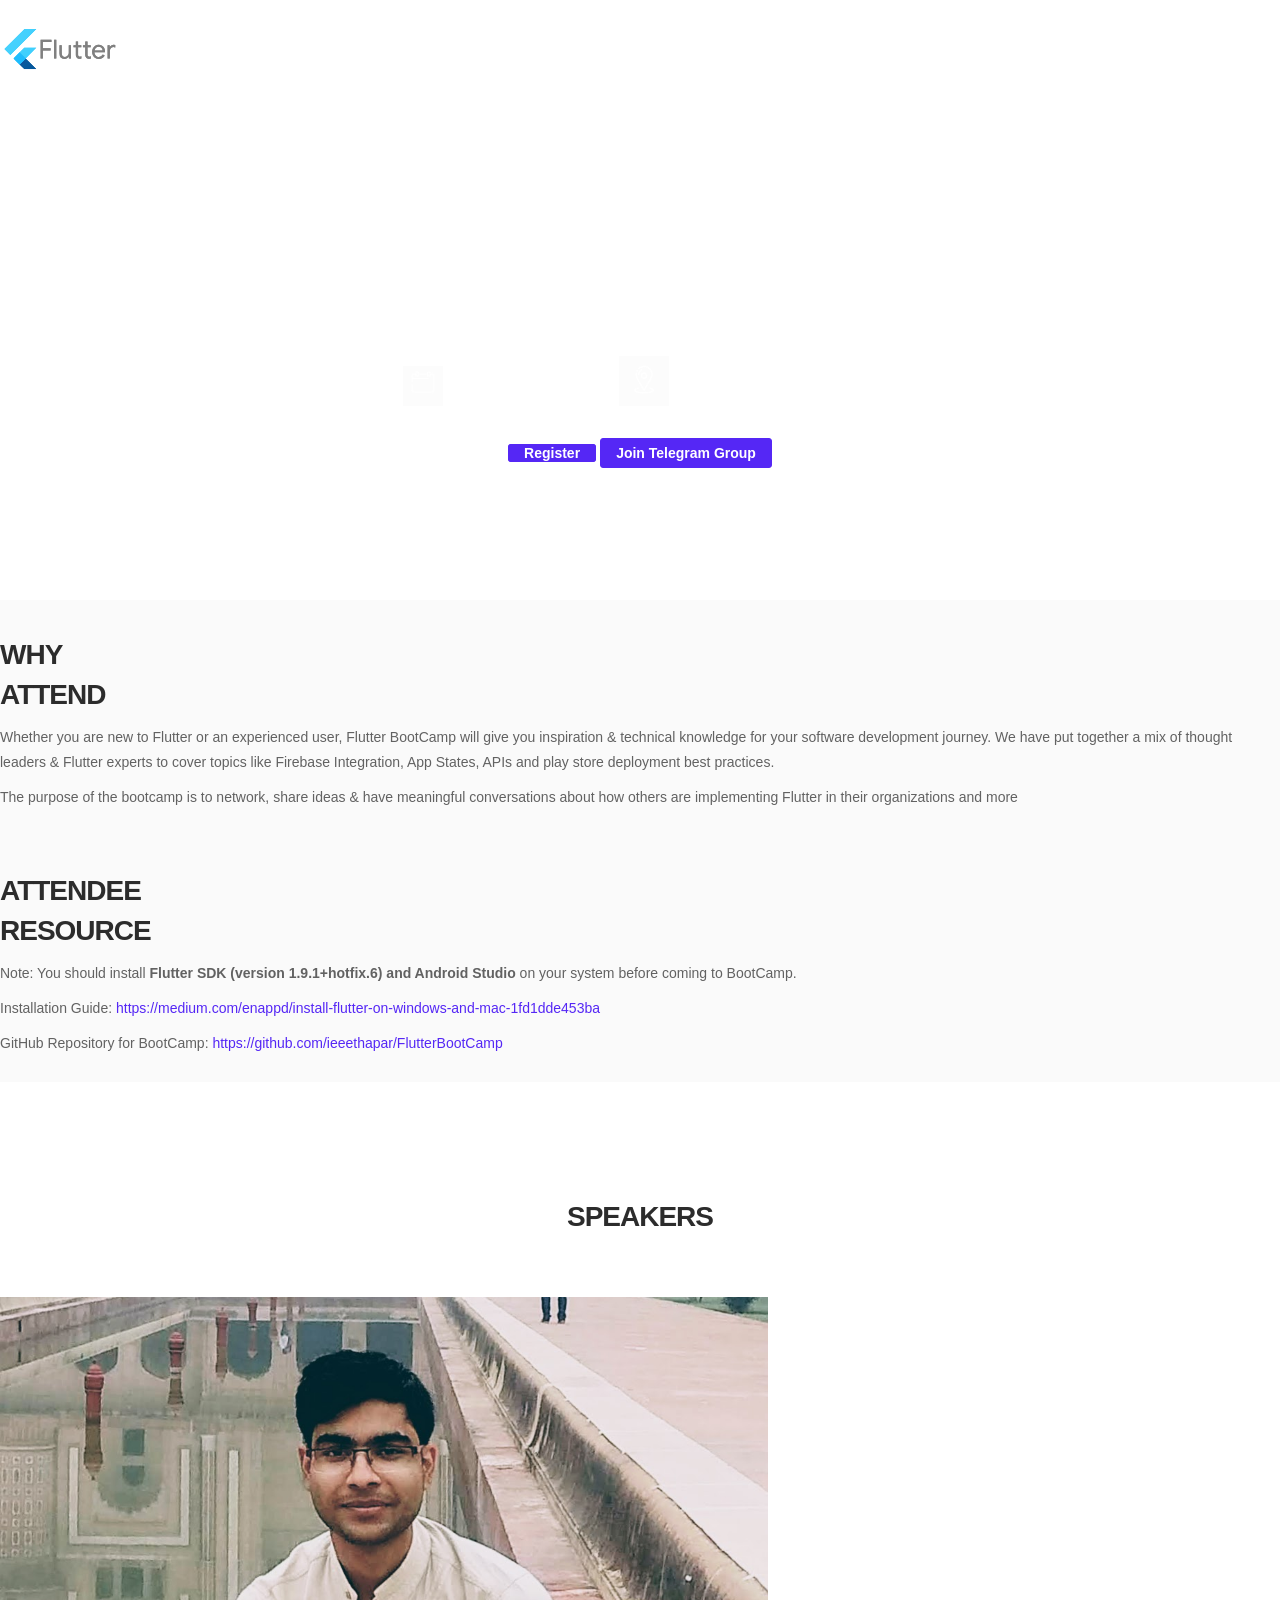
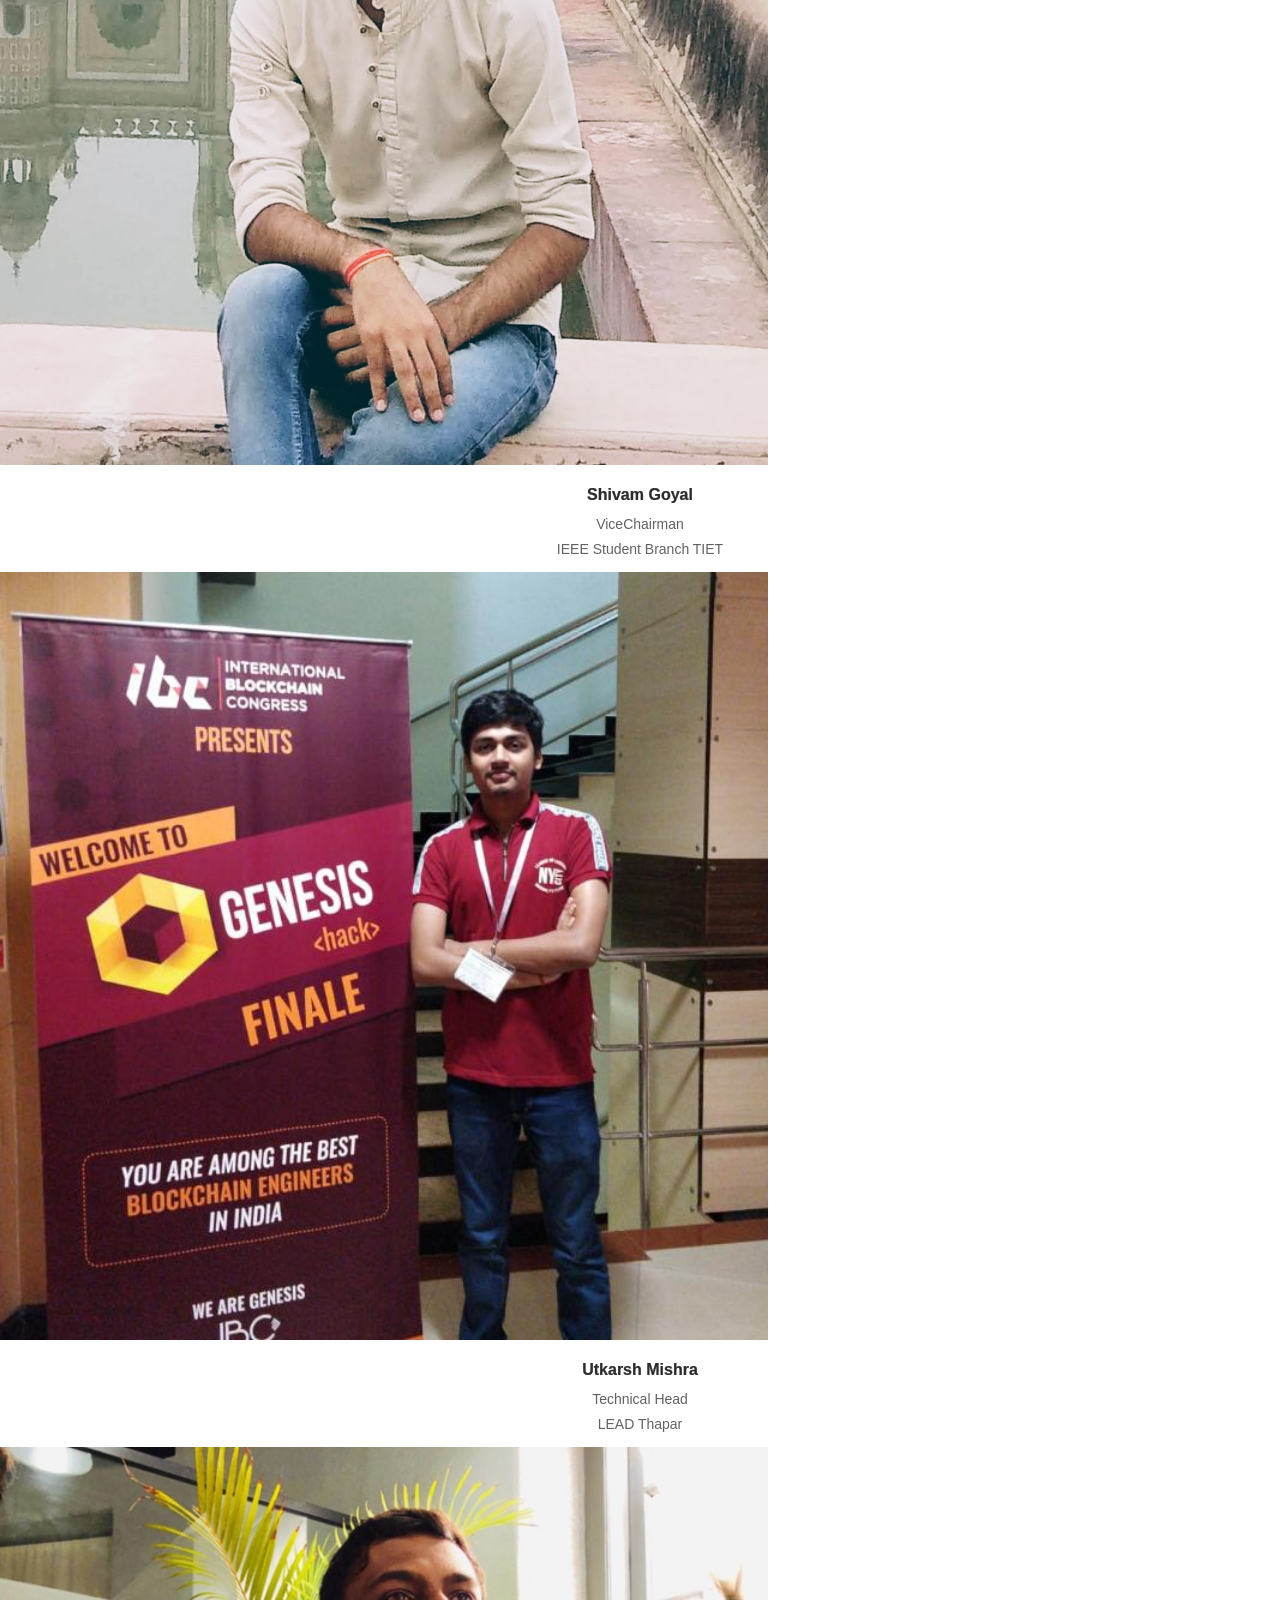
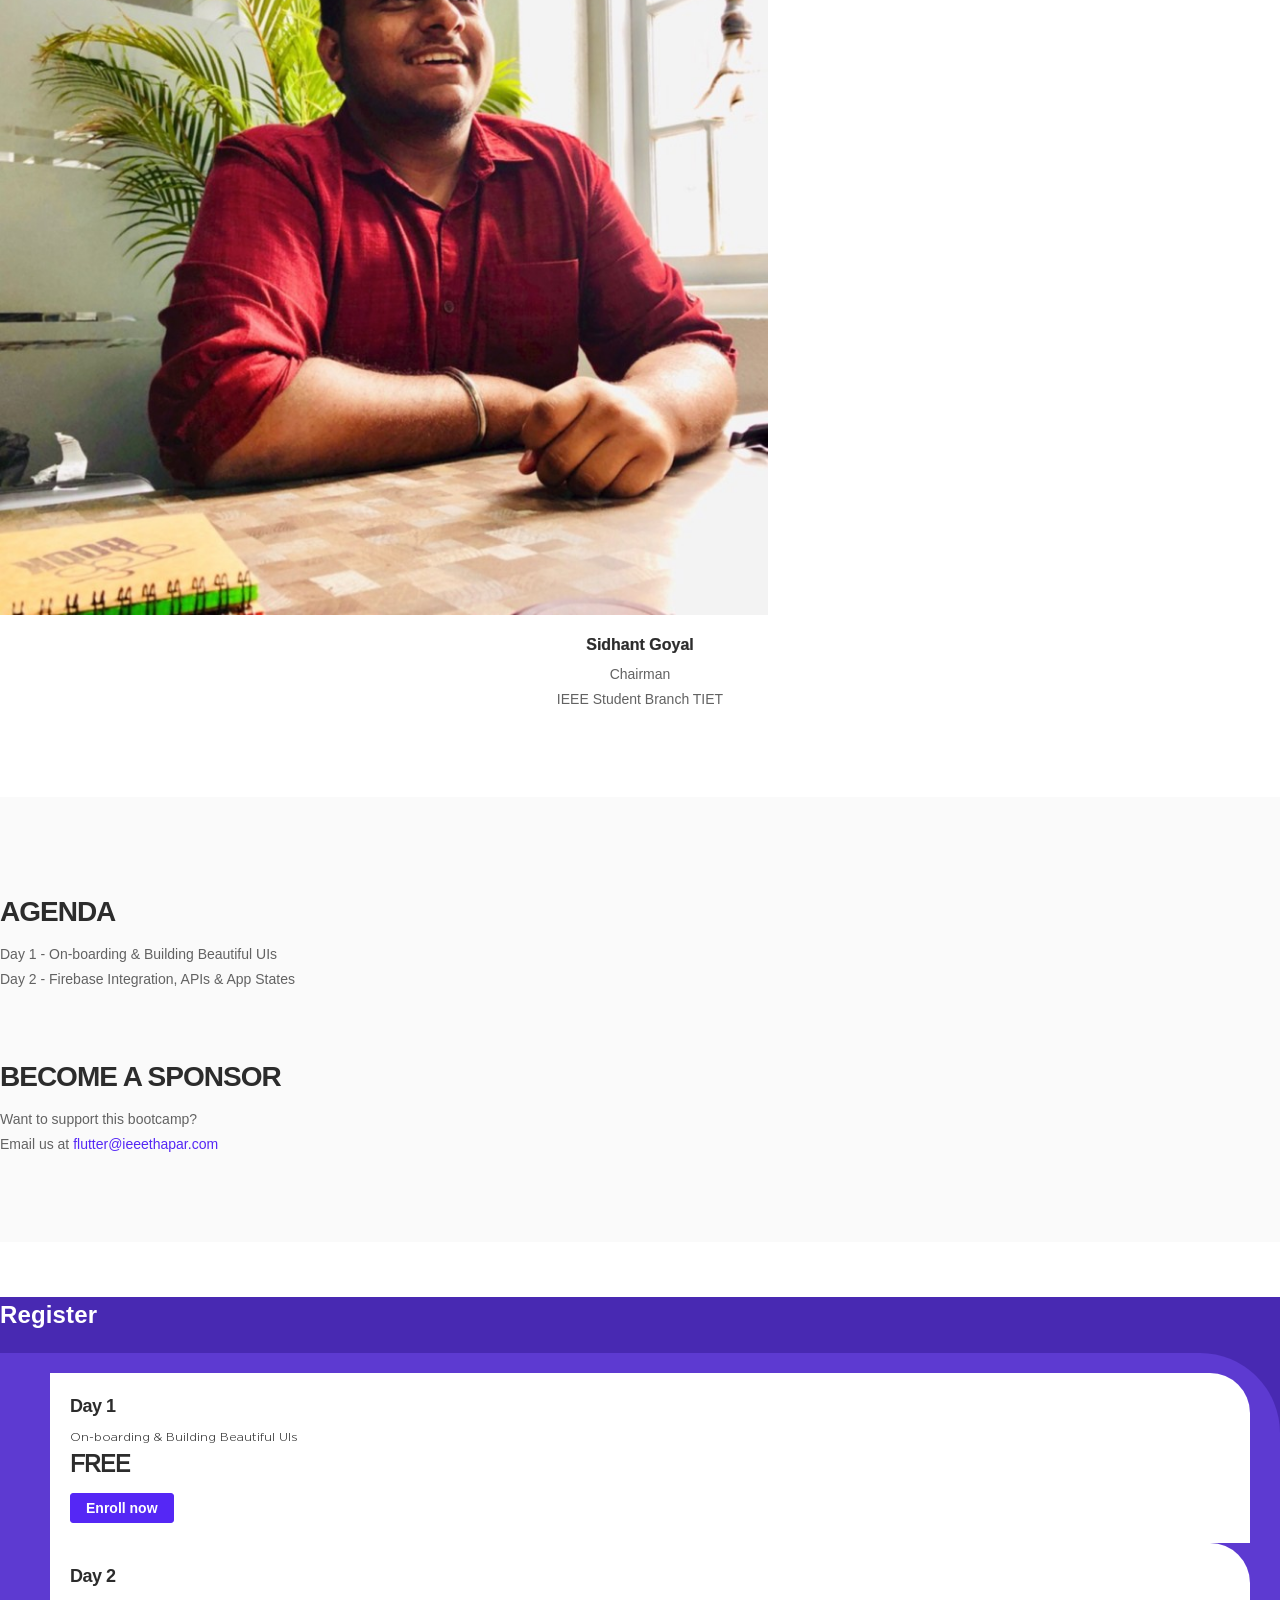
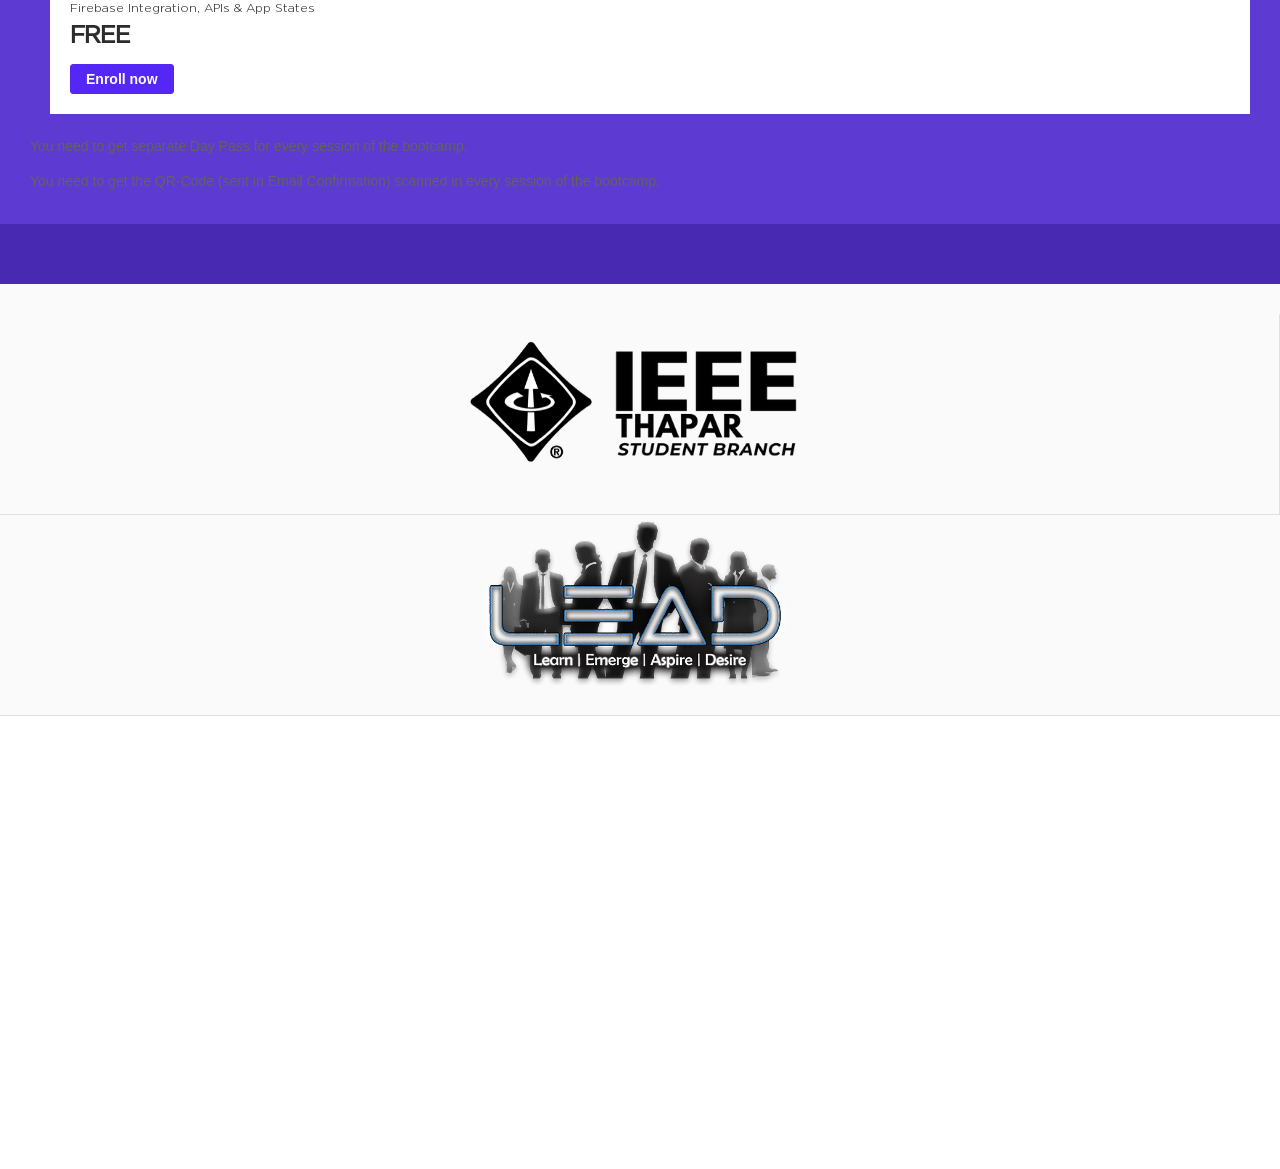
==== commit fb4df850: "Dates updated" ====
--- a/website/index.html
+++ b/website/index.html
@@ -138,14 +138,15 @@
                                 together technologists, executives, customers, partners & Key decision makers from all
                                 industries.</p>
                             <h4 class="sm-text-center text-white p-b-10">
-                                <span class=""><img src="assets/images/001.png" style="width:40px">January 13-17,
+                                <span class=""><img src="assets/images/001.png" style="width:40px">January 14-15,
                                     2020</span>
                                 <span class="p-l-40"><img src="assets/images/002.png" style="width:50px"> Thapar
                                     Institute, Patiala</span>
                             </h4>
                             <a href="#register" class="btn btn-primary">Register</a>
-                            <a href="#sponsors" class="btn btn-primary">Become a Sponsor</a>
-                        </div>
+
+                            <button class="btn btn-primary" type="button"
+                            onclick="window.location.href = 'https://t.me/flutterbootcamp/'">Join Telegram Group</button>                        </div>
                     </div>
                 </div>
             </div>
@@ -161,12 +162,25 @@
                     <p>Whether you are new to Flutter or an experienced user, Flutter BootCamp will give you inspiration
                         & technical knowledge for your software development journey. We have put together a mix of
                         thought leaders &
-                        Flutter experts to cover topics like On-boarding, Firebase Integration, App States,
+                        Flutter experts to cover topics like Firebase Integration, App States,
                         APIs and play store deployment best practices.</p>
                     <p>The purpose of the bootcamp is to network, share ideas & have meaningful conversations about how
                         others are implementing Flutter in their organizations and more</p>
-                    <p>Disclaimer: Flutter and the related logo are trademarks of Google LLC. Flutter BootCamp is not affiliated
-                        with or otherwise sponsored by Google LLC.</p>
+                </div>
+            </div>
+            <br>
+        </div>
+    </section>
+    <section class="p-b-85 p-t-75 bg-master-lightest main-page-attend">
+        <div class="container">
+            <div class="row">
+                <div class="col-sm-12 col-md-2">
+                    <h2 class="m-t-5 all-caps">Attendee<br />Resource</h2>
+                </div>
+                <div class="col-sm-12 col-md-10">
+                    <p>Note: You should install <b>Flutter SDK (version 1.9.1+hotfix.6) and Android Studio</b> on your system before coming to BootCamp.</p>
+                    <p>Installation Guide: <a href="https://medium.com/enappd/install-flutter-on-windows-and-mac-1fd1dde453ba" target="_blank">https://medium.com/enappd/install-flutter-on-windows-and-mac-1fd1dde453ba</a></p>
+                    <p>GitHub Repository for BootCamp: <a href="https://github.com/ieeethapar/FlutterBootCamp" target="_blank">https://github.com/ieeethapar/FlutterBootCamp</a></p>
                 </div>
             </div>
             <br>
@@ -179,7 +193,7 @@
                 <h2 class="m-t-5 all-caps text-center">Speakers</h2>
             </div>
             <div class="row p-t-30">
-                <div class="col-md-6 col-sm-6">
+                <div class="col-md-4 col-sm-6">
                     <img alt="" src="assets/images/speakers/shivam.jpg"
                         class="img-circle center-block speaker-img-info">
                     <h4 class="m-b-0 text-center">Shivam Goyal</h4>
@@ -188,15 +202,15 @@
                         <br>
                         IEEE Student Branch TIET
                         <br>
-                        <a href="https://github.com/ShivamGoyal1899"><i class="fa fa-github"></i></a>
-                        <a href="https://linkedin.com/in/ShivamGoyal1899"><i class="fa fa-linkedin"></i></a>
-                        <a href="https://twitter.com/ShivamGoyal1899"><i class="fa fa-twitter"></i></a>
-                        <a href="https://medium.com/@ShivamGoyal1899"><i class="fa fa-medium"></i></a>
-                        <a href="mailto:hi@itsshivam.com"><i class="fa fa-envelope"></i></a>
-                        <a href="https://itsshivam.com/"><i class="fa fa-globe"></i></a>
-                    </p>
-                </div>
-                <div class="col-md-6 col-sm-6">
+                        <a href="https://github.com/ShivamGoyal1899" target="_blank"><i class="fa fa-github"></i></a>
+                        <a href="https://linkedin.com/in/ShivamGoyal1899" target="_blank"><i class="fa fa-linkedin"></i></a>
+                        <a href="https://twitter.com/ShivamGoyal1899" target="_blank"><i class="fa fa-twitter"></i></a>
+                        <a href="https://medium.com/@ShivamGoyal1899" target="_blank"><i class="fa fa-medium"></i></a>
+                        <a href="mailto:hi@itsshivam.com" target="_blank"><i class="fa fa-envelope"></i></a>
+                        <a href="https://itsshivam.com/" target="_blank"><i class="fa fa-globe"></i></a>
+                    </p>
+                </div>
+                <div class="col-md-4 col-sm-6">
                     <img alt="" src="assets/images/speakers/utkarsh.jpg"
                         class="img-circle center-block speaker-img-info">
                     <h4 class="m-b-0 text-center">Utkarsh Mishra </h4>
@@ -205,12 +219,28 @@
                         <br>
                         LEAD Thapar
                         <br>
-                        <a href="#"><i class="fa fa-github"></i></a>
-                        <a href="#"><i class="fa fa-linkedin"></i></a>
-                        <a href="#"><i class="fa fa-twitter"></i></a>
-                        <a href="#"><i class="fa fa-medium"></i></a>
-                        <a href="mailto:utkarsh1148@gmail.com"><i class="fa fa-envelope"></i></a>
-                        <a href="#"><i class="fa fa-globe"></i></a>
+                        <a href="https://github.com/utkarsh1148" target="_blank"><i class="fa fa-github"></i></a>
+                        <a href="https://www.linkedin.com/in/utkarsh-mishra-13b540172/" target="_blank"><i class="fa fa-linkedin"></i></a>
+                        <a href="https://www.instagram.com/utkarsh1414/" target="_blank"><i class="fa fa-instagram"></i></a>
+                        <a href="https://www.facebook.com/profile.php?id=100027503557629" target="_blank"><i class="fa fa-facebook"></i></a>
+                        <a href="mailto:utkarsh1148@gmail.com" target="_blank"><i class="fa fa-envelope"></i></a>
+                        <a href="http://utkarshmishra.ml" target="_blank"><i class="fa fa-globe"></i></a>
+                    </p>
+                </div>
+                <div class="col-md-4 col-sm-6">
+                    <img alt="" src="assets/images/speakers/sidhant.jpg"
+                        class="img-circle center-block speaker-img-info">
+                    <h4 class="m-b-0 text-center">Sidhant Goyal </h4>
+                    <p class="text-center">
+                        Chairman
+                        <br>
+                        IEEE Student Branch TIET
+                        <br>
+                        <a href="https://github.com/GoyalSidhant" target="_blank"><i class="fa fa-github"></i></a>
+                        <a href="https://www.linkedin.com/in/sidhant-g-5a38b4110/" target="_blank"><i class="fa fa-linkedin"></i></a>
+                        <a href="https://www.instagram.com/ssidhantgoyal.co/" target="_blank"><i class="fa fa-instagram"></i></a>
+                        <a href="https://www.facebook.com/sidhant.goyal.1654" target="_blank"><i class="fa fa-facebook"></i></a>
+                        <a href="mailto:sidhant702@gmail.com" target="_blank"><i class="fa fa-envelope"></i></a>
                     </p>
                 </div>
             </div>
@@ -222,11 +252,8 @@
                 <div class="col-sm-6 sm-text-center">
                     <h2 class="m-t-5 all-caps">Agenda</h2>
                     <p class="m-b-5">
-                        Day 1 - On-boarding <br>
-                        Day 2 - Building Beautiful UIs <br>
-                        Day 3 - Firebase Integration <br>
-                        Day 4 - APIs & App States <br>
-                        Day 5 - Diving Deeper
+                        Day 1 - On-boarding & Building Beautiful UIs <br>
+                        Day 2 - Firebase Integration, APIs & App States <br>
                     </p>
                 </div>
 
@@ -234,9 +261,6 @@
                     <h2 class="m-t-5 all-caps">Become a Sponsor</h2>
                     <p>Want to support this bootcamp?
                         <br />Email us at <a href="mailto:flutter@ieeethapar.com">flutter@ieeethapar.com</a></p>
-                    <a href="FlutterBootCamp_Sponsorship_13Jan20.pdf" target="_blank" class="btn btn-primary"
-                        type="button">Download
-                        Sponsor Deck</a>
                 </div>
             </div>
         </div>
@@ -251,69 +275,30 @@
         </div>
         <div class="container schedule-sub-content-bg">
             <div class="row">
-                <div class="col-md-2 col-sm-12 col-xs-12 pricing_tag">
+                <div class="col-md-5 col-sm-12 col-xs-12 pricing_tag">
                     <img class="fx-6 lazy hidden-xs hidden-sm" data-pages="float" src="assets/images/01.png" alt=""
                         data-max-top-translate="40" data-max-bottom-translate="300" data-speed="-0.1" data-delay="2500"
                         data-curve="ease">
                     <h3>Day 1</h3>
                     <p>
-                        On-boarding
+                        On-boarding & Building Beautiful UIs
                     </p>
                     <h4>FREE</h4>
                     <button class="btn btn-primary" type="button"
-                        onclick="window.location.href = 'https://www.townscript.com/e/flutter-bootcamp-230431'">Enroll
+                        onclick="window.location.href = 'https://www.townscript.com/e/flutter-bootcamp'">Enroll
                         now</button>
                 </div>
-                <div class="col-md-2 col-sm-12 col-xs-12 pricing_tag">
+                <div class="col-md-5 col-sm-12 col-xs-12 pricing_tag">
                     <img class="fx-6 lazy hidden-xs hidden-sm" data-pages="float" src="assets/images/01.png" alt=""
                         data-max-top-translate="40" data-max-bottom-translate="300" data-speed="-0.1" data-delay="2500"
                         data-curve="ease">
                     <h3>Day 2</h3>
                     <p>
-                        Building Beautiful UIs
+                        Firebase Integration, APIs & App States
                     </p>
                     <h4>FREE</h4>
                     <button class="btn btn-primary" type="button"
-                        onclick="window.location.href = 'https://www.townscript.com/e/flutter-bootcamp-230431'">Enroll
-                        now</button>
-                </div>
-                <div class="col-md-2 col-sm-12 col-xs-12 pricing_tag">
-                    <img class="fx-6 lazy hidden-xs hidden-sm" data-pages="float" src="assets/images/01.png" alt=""
-                        data-max-top-translate="40" data-max-bottom-translate="300" data-speed="-0.1" data-delay="2500"
-                        data-curve="ease">
-                    <h3>Day 3</h3>
-                    <p>
-                        Firebase Integration
-                    </p>
-                    <h4>FREE</h4>
-                    <button class="btn btn-primary" type="button"
-                        onclick="window.location.href = 'https://www.townscript.com/e/flutter-bootcamp-230431'">Enroll
-                        now</button>
-                </div>
-                <div class="col-md-2 col-sm-12 col-xs-12 pricing_tag">
-                    <img class="fx-6 lazy hidden-xs hidden-sm" data-pages="float" src="assets/images/01.png" alt=""
-                        data-max-top-translate="40" data-max-bottom-translate="300" data-speed="-0.1" data-delay="2500"
-                        data-curve="ease">
-                    <h3>Day 4</h3>
-                    <p>
-                        APIs & App States
-                    </p>
-                    <h4>FREE</h4>
-                    <button class="btn btn-primary" type="button"
-                        onclick="window.location.href = 'https://www.townscript.com/e/flutter-bootcamp-230431'">Enroll
-                        now</button>
-                </div>
-                <div class="col-md-2 col-sm-12 col-xs-12 pricing_tag">
-                    <img class="fx-6 lazy hidden-xs hidden-sm" data-pages="float" src="assets/images/01.png" alt=""
-                        data-max-top-translate="40" data-max-bottom-translate="300" data-speed="-0.1" data-delay="2500"
-                        data-curve="ease">
-                    <h3>Day 5</h3>
-                    <p>
-                        Diving Deeper
-                    </p>
-                    <h4>FREE</h4>
-                    <button class="btn btn-primary" type="button"
-                        onclick="window.location.href = 'https://www.townscript.com/e/flutter-bootcamp-230431'">Enroll
+                        onclick="window.location.href = 'https://www.townscript.com/e/flutter-bootcamp'">Enroll
                         now</button>
                 </div>
             </div>
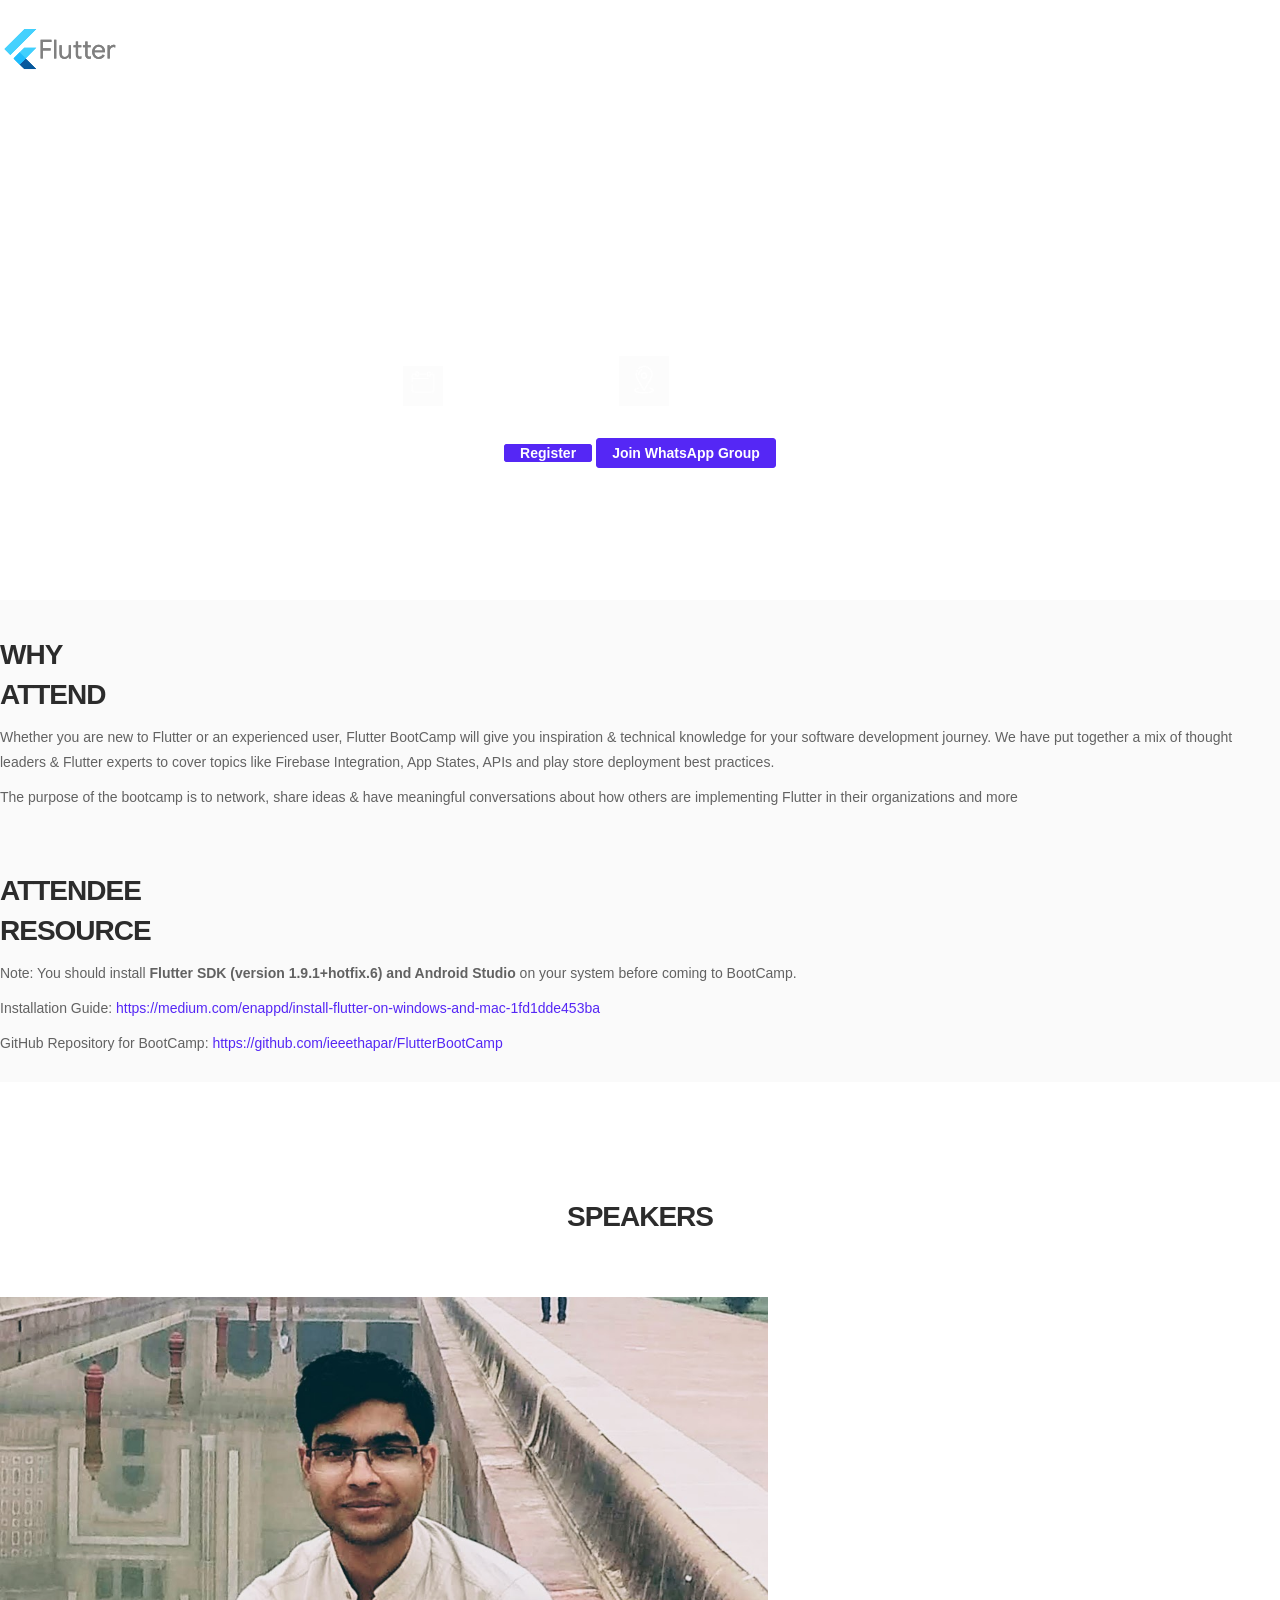
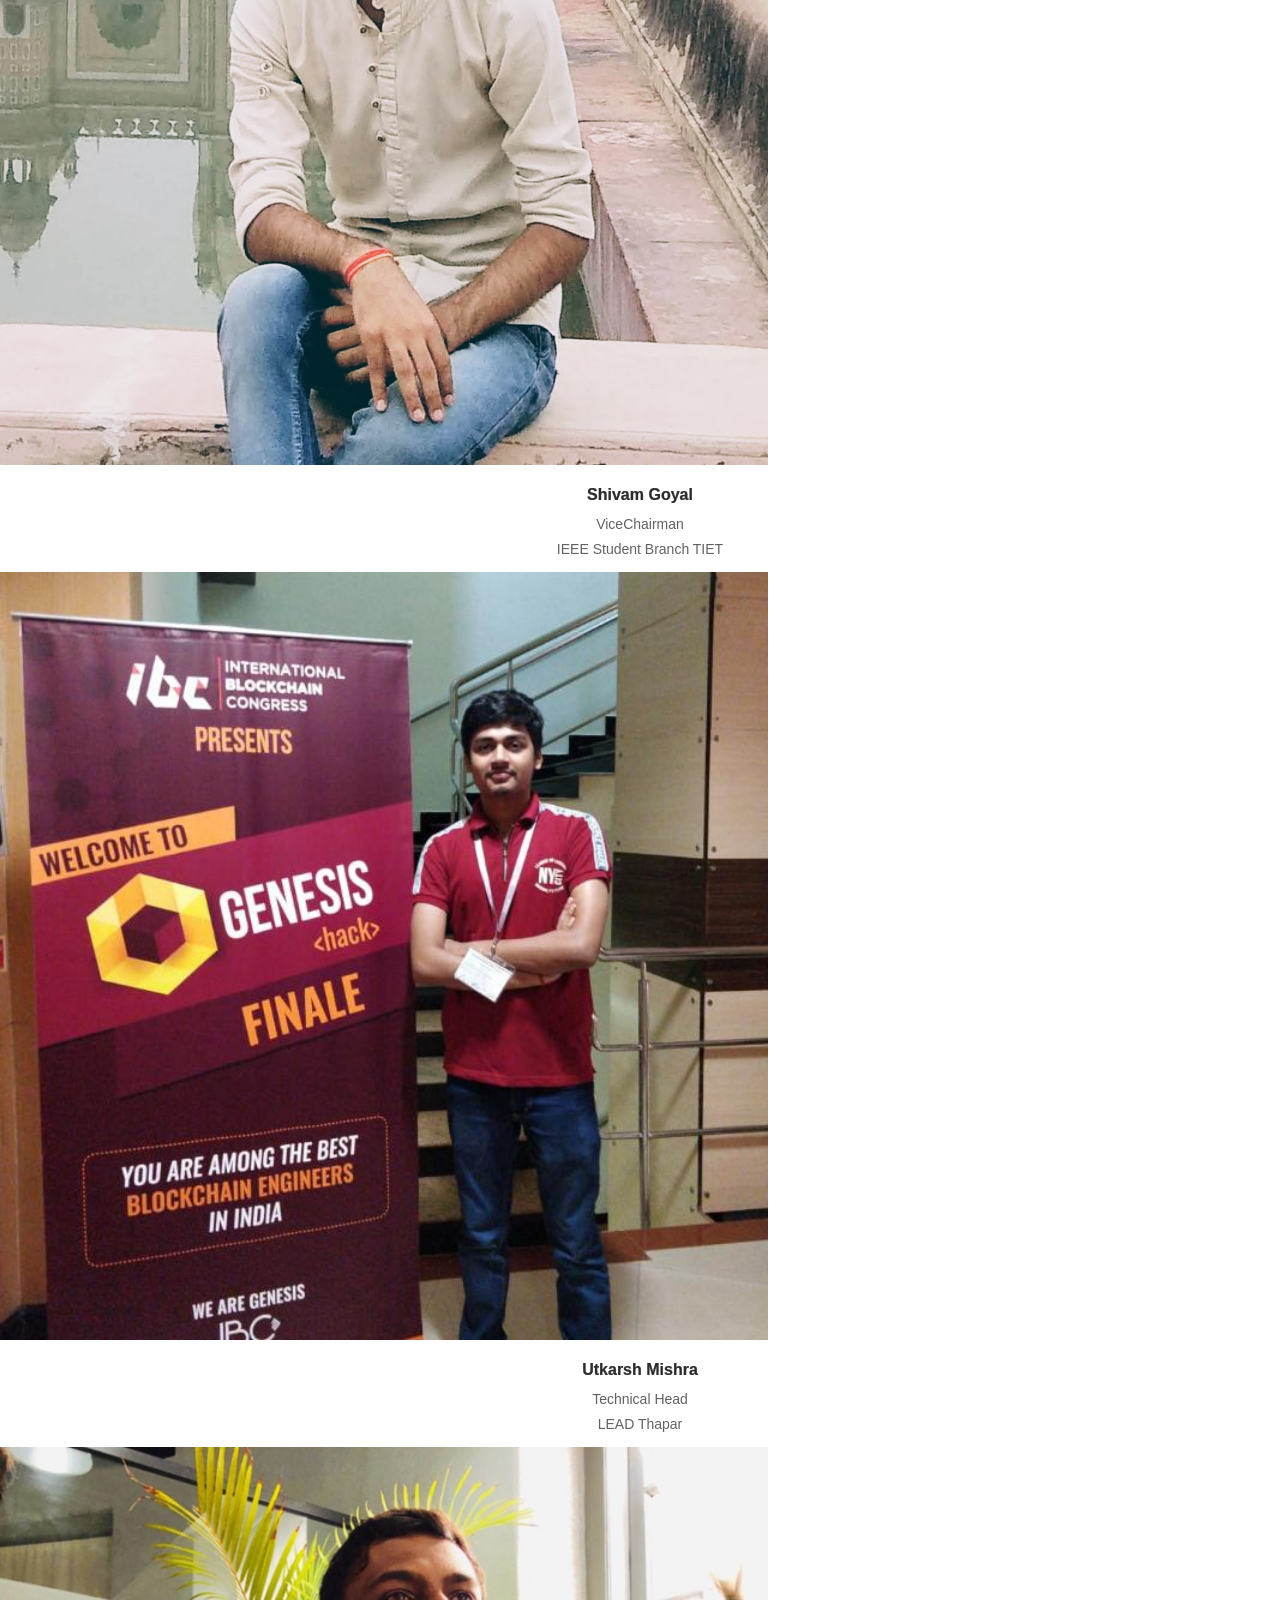
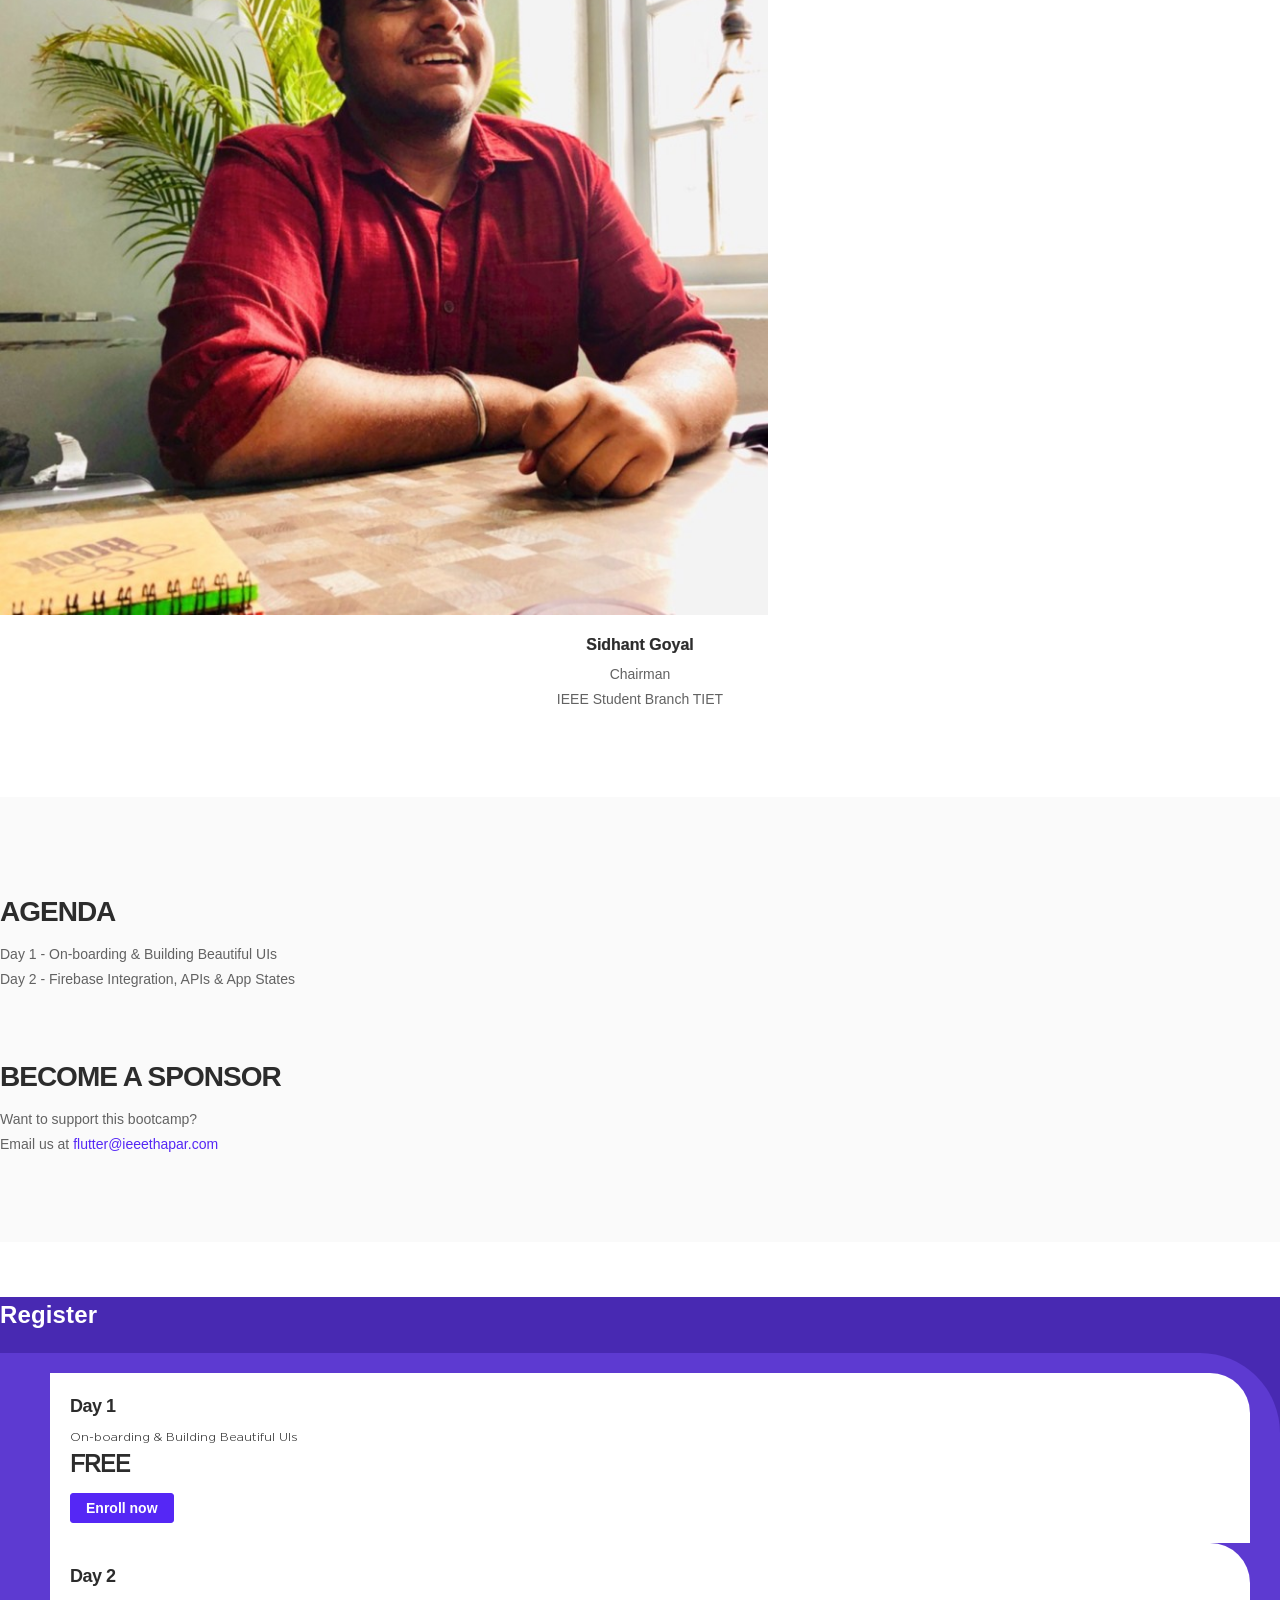
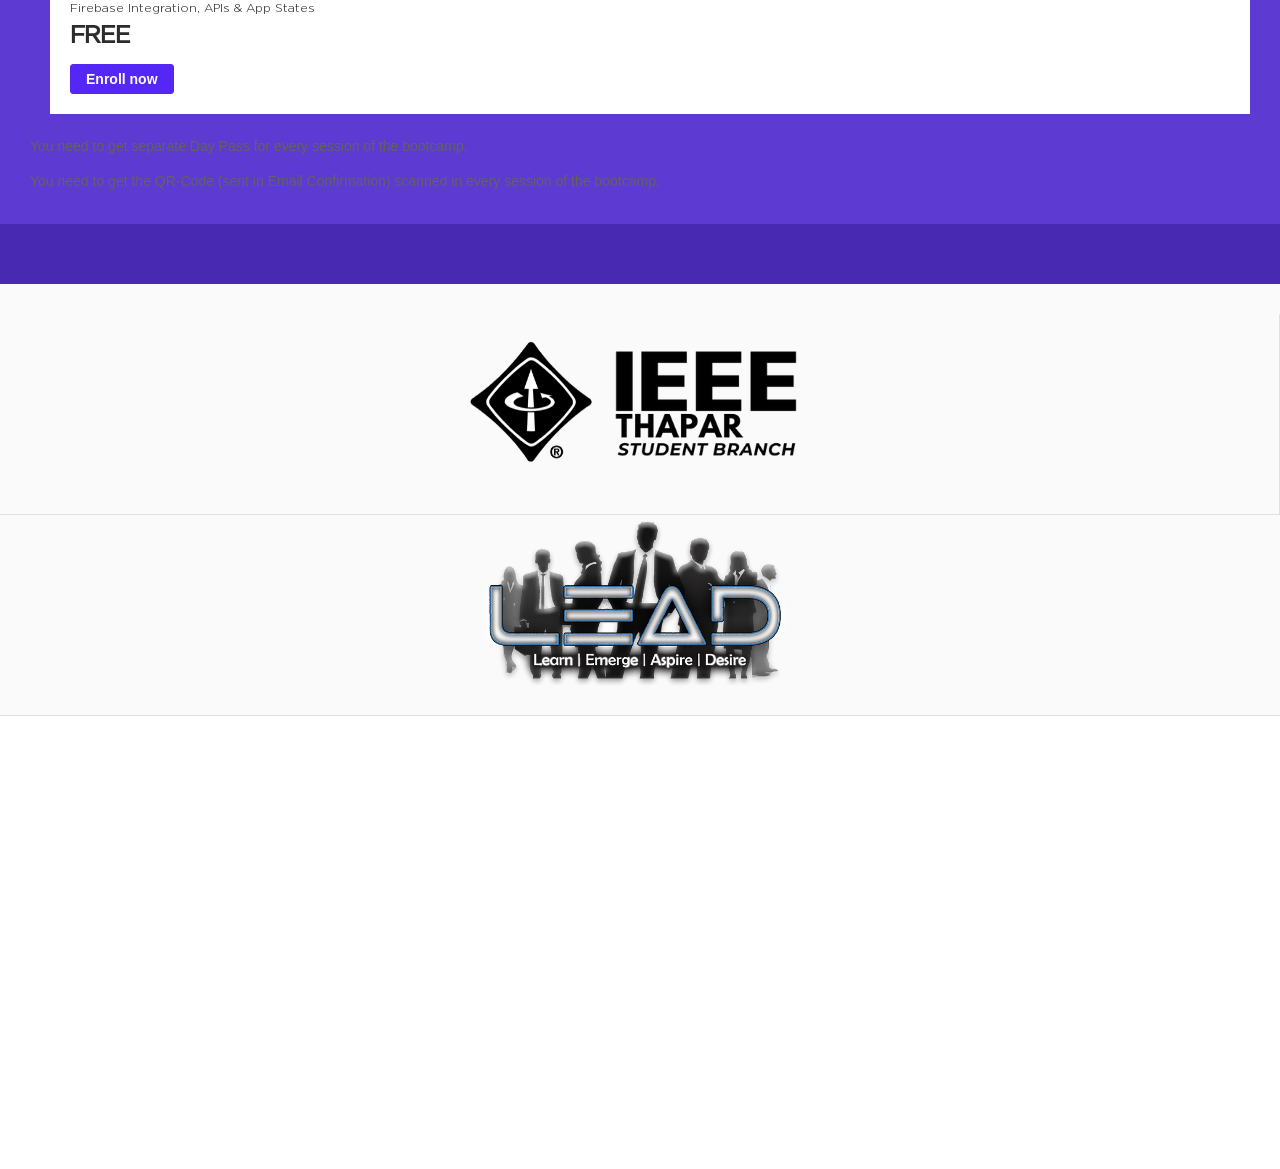
==== commit 524c1e93: "Updated Group Link" ====
--- a/website/index.html
+++ b/website/index.html
@@ -146,7 +146,7 @@
                             <a href="#register" class="btn btn-primary">Register</a>
 
                             <button class="btn btn-primary" type="button"
-                            onclick="window.location.href = 'https://t.me/flutterbootcamp/'">Join Telegram Group</button>                        </div>
+                            onclick="window.location.href = 'https://chat.whatsapp.com/JhIzzC4zxOS0V2dX7aiW1r'">Join WhatsApp Group</button>                        </div>
                     </div>
                 </div>
             </div>
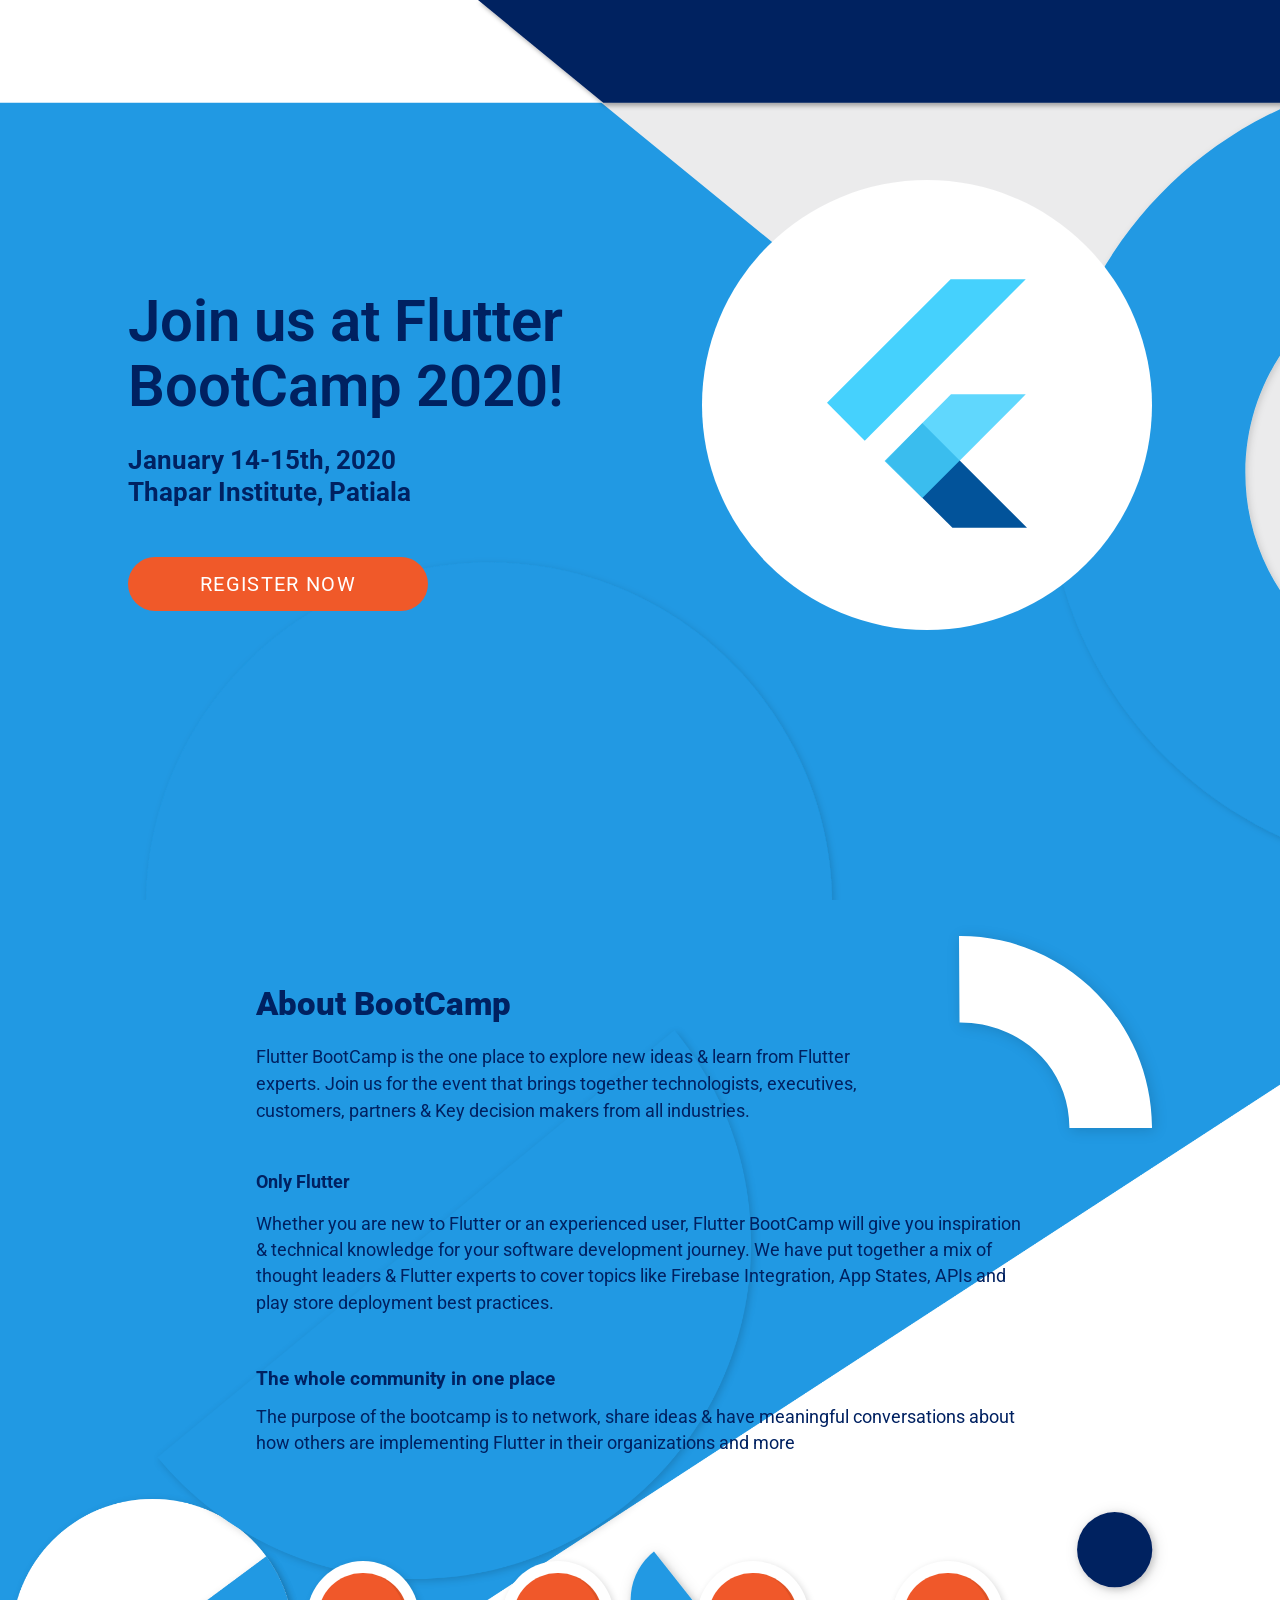
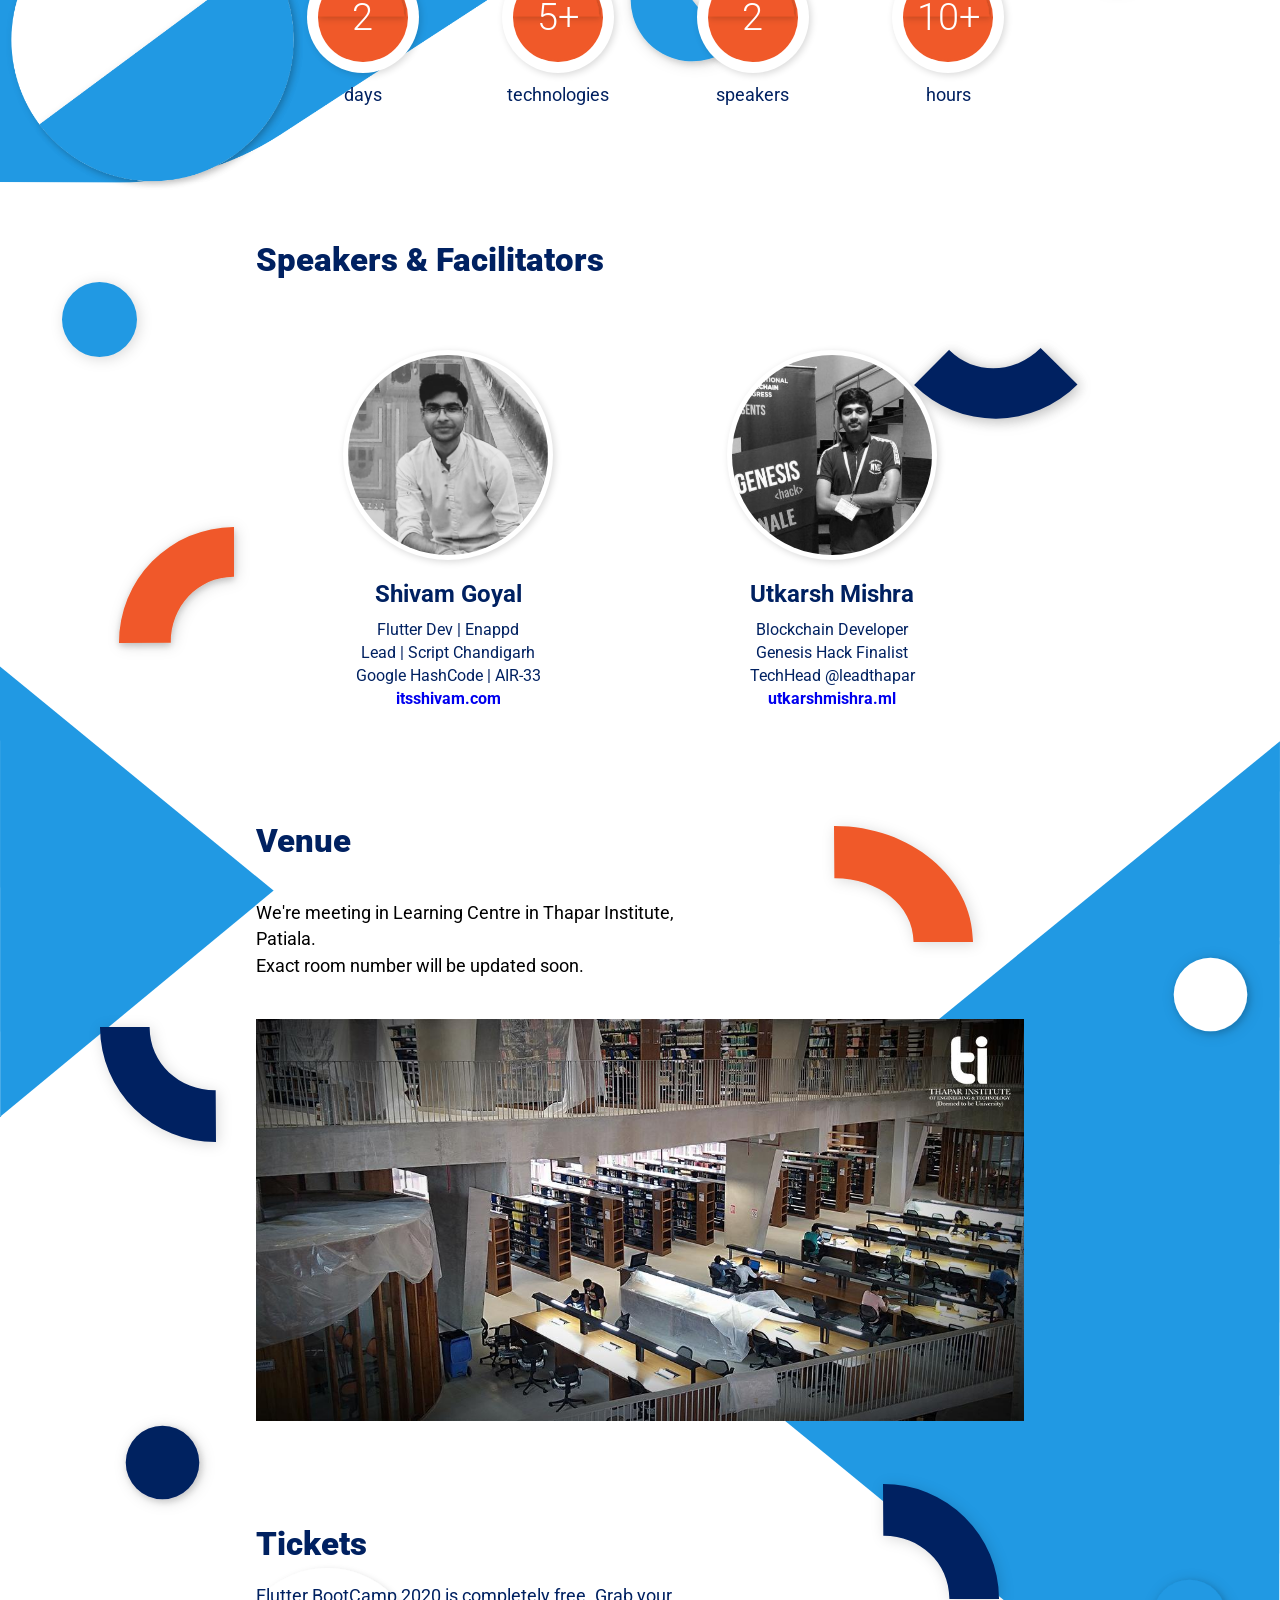
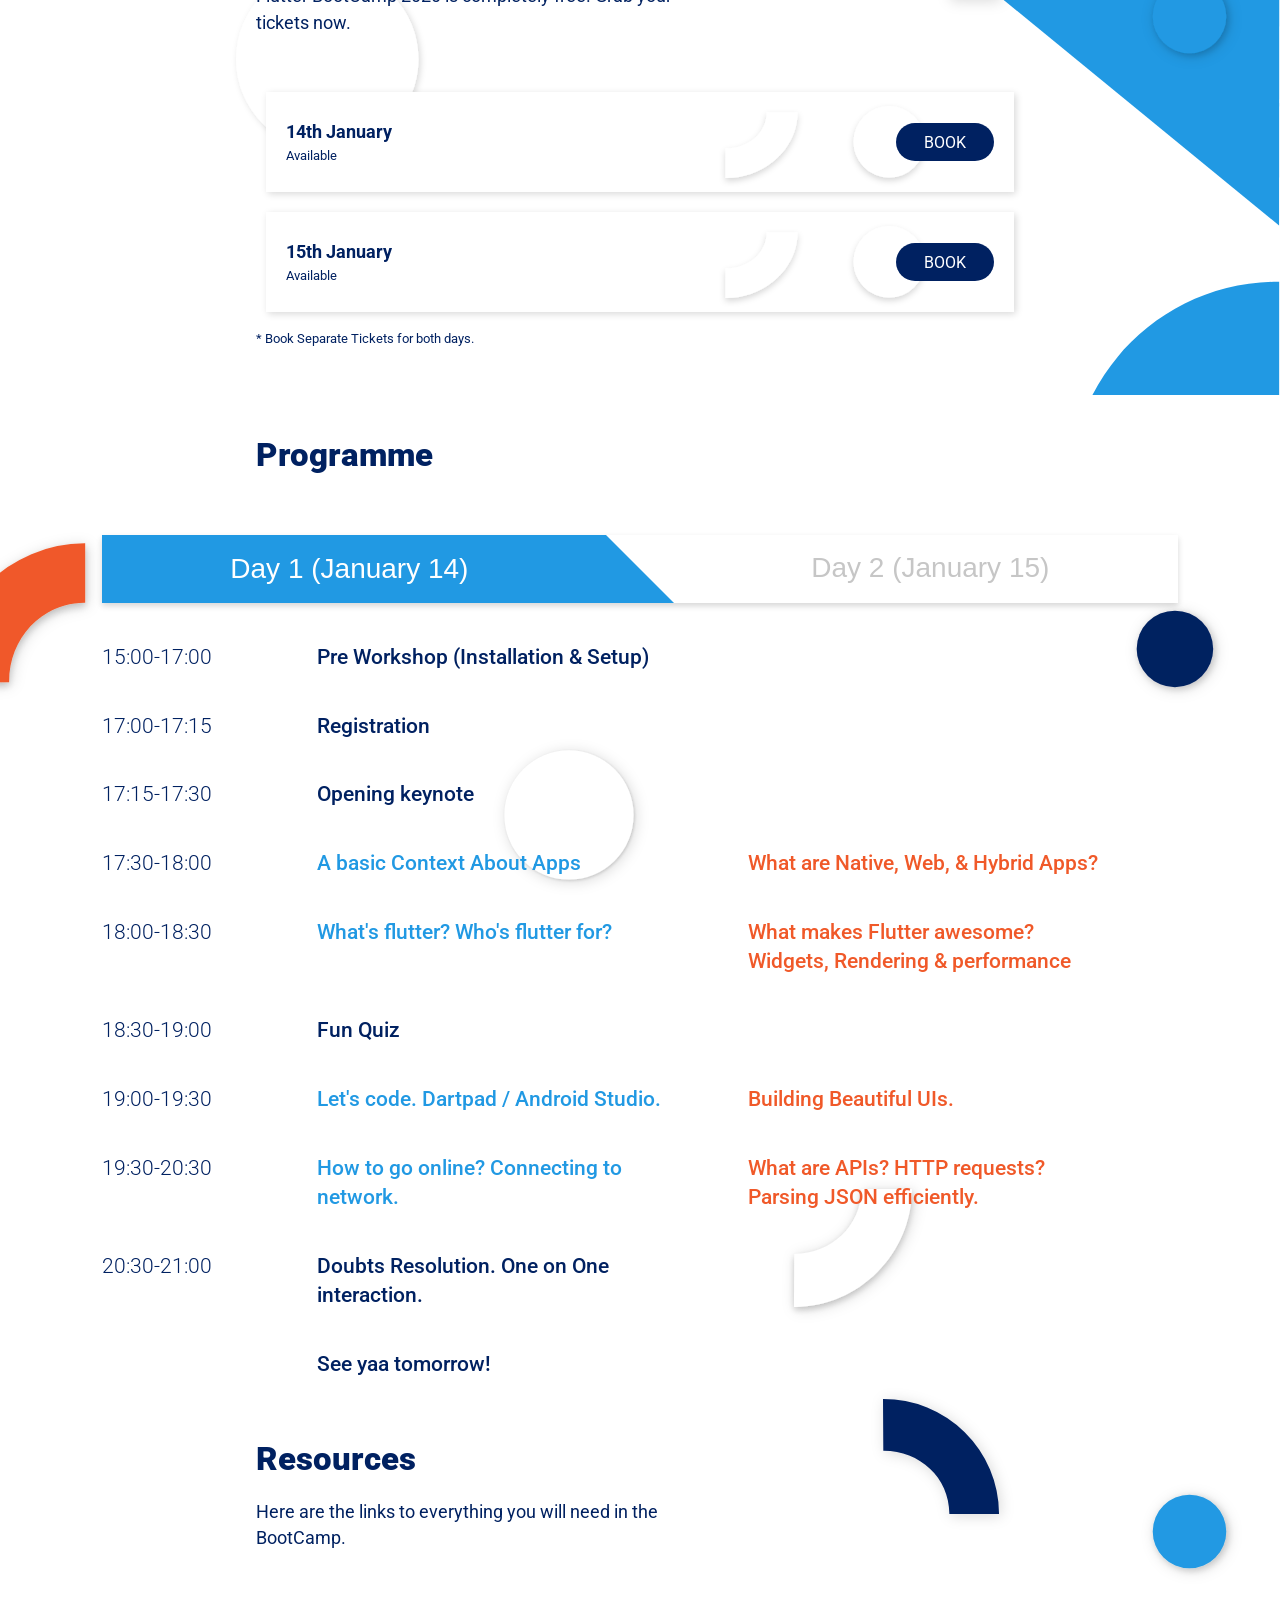
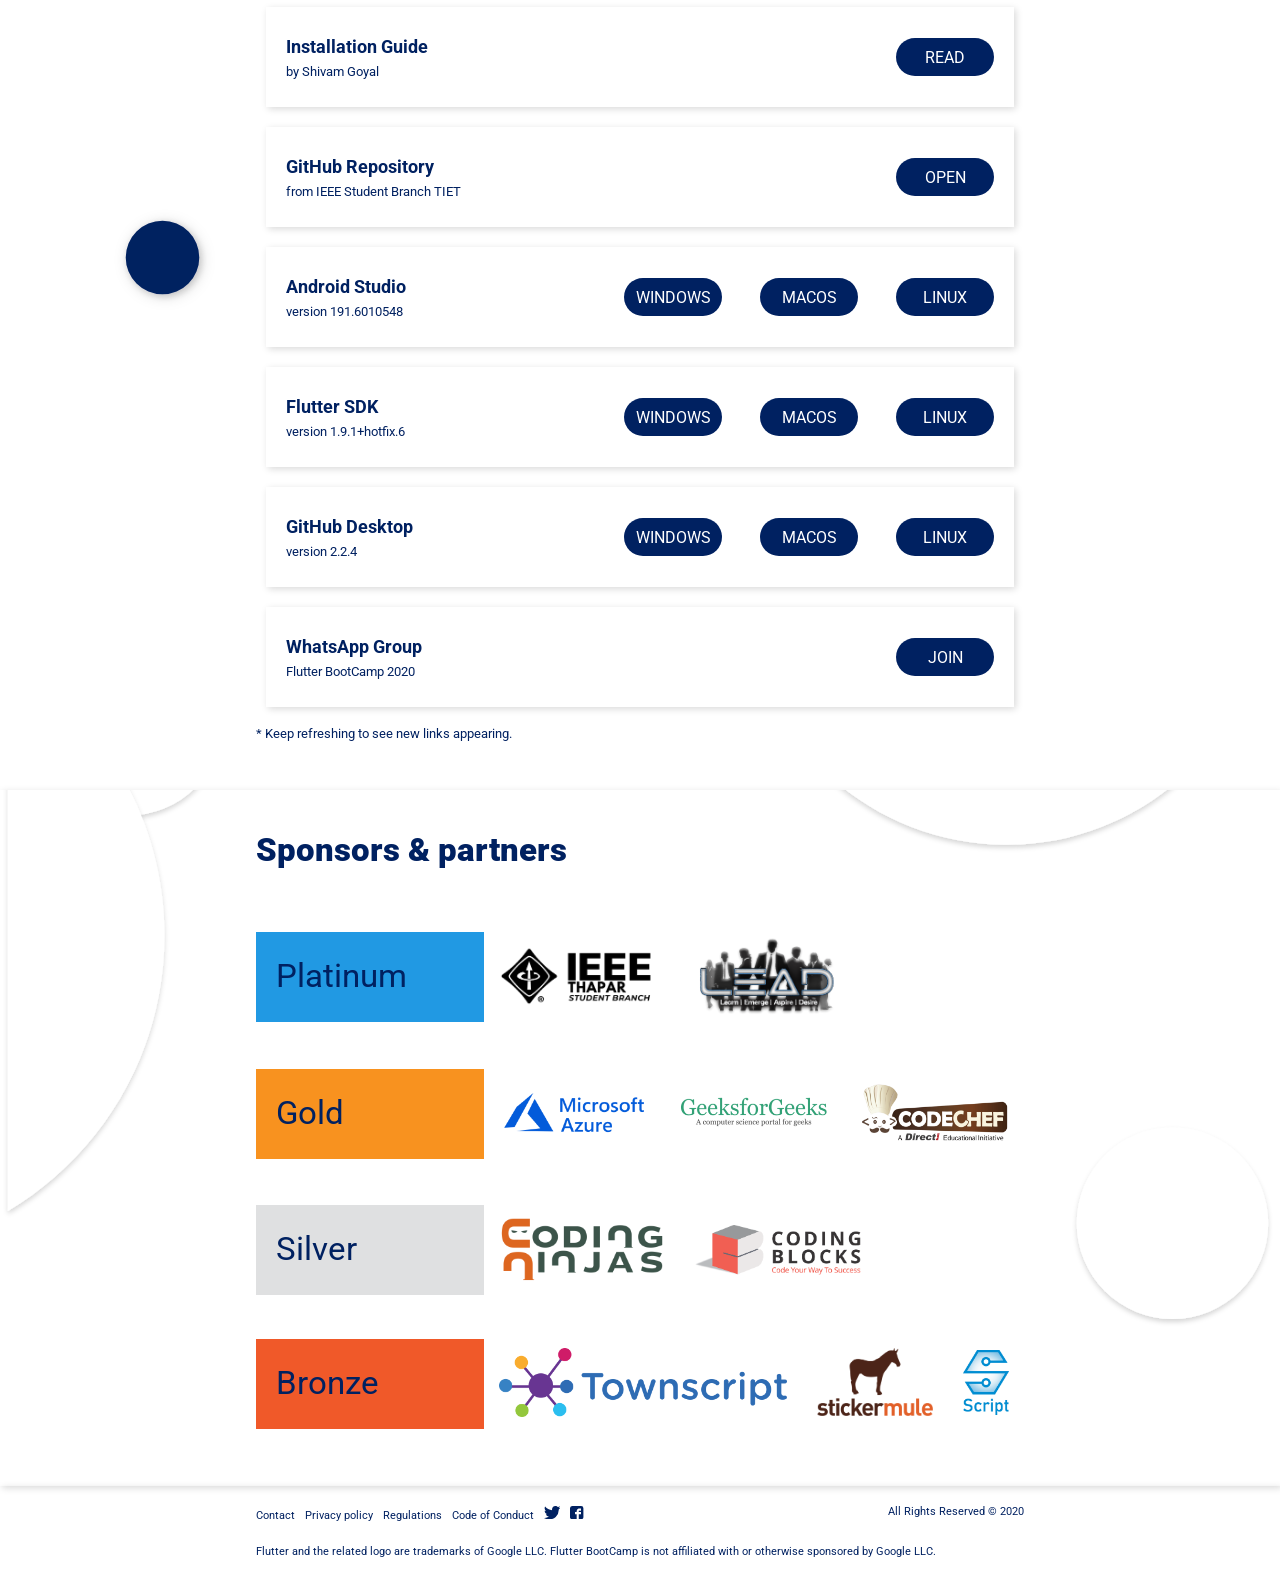
==== commit e0348e25: "Stable Website Launched" ====
--- a/website/index.html
+++ b/website/index.html
@@ -2,361 +2,3571 @@
 <html>
 
 <head>
-    <meta http-equiv="content-type" content="text/html;charset=UTF-8" />
-    <meta charset="utf-8" />
-    <title>Flutter BootCamp 2020</title>
-    <meta name="viewport" content="width=device-width, initial-scale=1.0, maximum-scale=1.0, user-scalable=no" />
-    <link rel="icon" type="image/x-icon" href="favicon.ico" />
-    <link href="assets/plugins/pace/pace-theme-flash.css" rel="stylesheet" type="text/css" />
-    <link href="assets/plugins/bootstrap/css/bootstrap.min.css" rel="stylesheet" type="text/css" />
-    <link href="assets/plugins/font-awesome/css/font-awesome.css" rel="stylesheet" type="text/css" />
-    <link href="assets/plugins/swiper/css/swiper.css" rel="stylesheet" type="text/css" media="screen" />
-
-    <link class="main-stylesheet" href="assets/pages/css/pages.css" rel="stylesheet" type="text/css" />
-    <link class="main-stylesheet" href="assets/pages/css/pages-icons.css" rel="stylesheet" type="text/css" />
-
-    <link rel="stylesheet" type="text/css" href="assets/css/base.css" />
-    <link rel="stylesheet" type="text/css" href="assets/css/demo2.css" />
+    <meta charSet="utf-8" />
+    <meta http-equiv="x-ua-compatible" content="ie=edge" />
+    <link rel="icon" type="image/x-icon" href="./assets/images/favicon.ico" />
+    <meta name="viewport" content="width=device-width, initial-scale=1, shrink-to-fit=no" />
+    <link href="https://fonts.googleapis.com/css?family=Roboto:200,300,400,500,700&amp;display=swap" rel="stylesheet" />
+    <style data-href="./styles.f19e155af06d91334886.css">
+        @-webkit-keyframes floatY {
+            0% {
+                -webkit-transform: translateY(-5px);
+                transform: translateY(-5px)
+            }
+
+            50% {
+                -webkit-transform: translateY(5px);
+                transform: translateY(5px)
+            }
+
+            to {
+                -webkit-transform: translateY(-5px);
+                transform: translateY(-5px)
+            }
+        }
+
+        @keyframes floatY {
+            0% {
+                -webkit-transform: translateY(-5px);
+                transform: translateY(-5px)
+            }
+
+            50% {
+                -webkit-transform: translateY(5px);
+                transform: translateY(5px)
+            }
+
+            to {
+                -webkit-transform: translateY(-5px);
+                transform: translateY(-5px)
+            }
+        }
+
+        @-webkit-keyframes floatX {
+            0% {
+                -webkit-transform: translateX(-5px);
+                transform: translateX(-5px)
+            }
+
+            50% {
+                -webkit-transform: translateX(5px);
+                transform: translateX(5px)
+            }
+
+            to {
+                -webkit-transform: translateX(-5px);
+                transform: translateX(-5px)
+            }
+        }
+
+        @keyframes floatX {
+            0% {
+                -webkit-transform: translateX(-5px);
+                transform: translateX(-5px)
+            }
+
+            50% {
+                -webkit-transform: translateX(5px);
+                transform: translateX(5px)
+            }
+
+            to {
+                -webkit-transform: translateX(-5px);
+                transform: translateX(-5px)
+            }
+        }
+
+        @-webkit-keyframes floatXY {
+            0% {
+                -webkit-transform: translate(-5px, -5px);
+                transform: translate(-5px, -5px)
+            }
+
+            50% {
+                -webkit-transform: translate(0);
+                transform: translate(0)
+            }
+
+            to {
+                -webkit-transform: translate(5px, 5px);
+                transform: translate(5px, 5px)
+            }
+        }
+
+        @keyframes floatXY {
+            0% {
+                -webkit-transform: translate(-5px, -5px);
+                transform: translate(-5px, -5px)
+            }
+
+            50% {
+                -webkit-transform: translate(0);
+                transform: translate(0)
+            }
+
+            to {
+                -webkit-transform: translate(5px, 5px);
+                transform: translate(5px, 5px)
+            }
+        }
+
+        @-webkit-keyframes pop {
+            0% {
+                -webkit-transform: scale(0);
+                transform: scale(0)
+            }
+
+            to {
+                -webkit-transform: scale(1);
+                transform: scale(1)
+            }
+        }
+
+        @keyframes pop {
+            0% {
+                -webkit-transform: scale(0);
+                transform: scale(0)
+            }
+
+            to {
+                -webkit-transform: scale(1);
+                transform: scale(1)
+            }
+        }
+
+        :root {
+            --dark-sky-blue: #2199e3;
+            --mobile: 880px
+        }
+
+        body * {
+            box-sizing: border-box
+        }
+
+        a,
+        abbr,
+        acronym,
+        address,
+        applet,
+        article,
+        aside,
+        audio,
+        b,
+        big,
+        blockquote,
+        body,
+        canvas,
+        caption,
+        center,
+        cite,
+        code,
+        dd,
+        del,
+        details,
+        dfn,
+        div,
+        dl,
+        dt,
+        em,
+        embed,
+        fieldset,
+        figcaption,
+        figure,
+        footer,
+        form,
+        h1,
+        h2,
+        h3,
+        h4,
+        h5,
+        h6,
+        header,
+        hgroup,
+        html,
+        i,
+        iframe,
+        img,
+        ins,
+        kbd,
+        label,
+        legend,
+        li,
+        mark,
+        menu,
+        nav,
+        object,
+        ol,
+        output,
+        p,
+        pre,
+        q,
+        ruby,
+        s,
+        samp,
+        section,
+        small,
+        span,
+        strike,
+        strong,
+        sub,
+        summary,
+        sup,
+        table,
+        tbody,
+        td,
+        tfoot,
+        th,
+        thead,
+        time,
+        tr,
+        tt,
+        u,
+        ul,
+        var,
+        video {
+            margin: 0;
+            padding: 0;
+            border: 0;
+            vertical-align: baseline
+        }
+
+        article,
+        aside,
+        details,
+        figcaption,
+        figure,
+        footer,
+        header,
+        hgroup,
+        menu,
+        nav,
+        section {
+            display: block
+        }
+
+        html {
+            scroll-behavior: smooth
+        }
+
+        body {
+            line-height: 1
+        }
+
+        ol,
+        ul {
+            list-style: none
+        }
+
+        blockquote,
+        q {
+            quotes: none
+        }
+
+        blockquote:after,
+        blockquote:before,
+        q:after,
+        q:before {
+            content: ""
+        }
+
+        table {
+            border-collapse: collapse;
+            border-spacing: 0
+        }
+
+        a {
+            text-decoration: none
+        }
+
+        .sectionTitle {
+            font-size: 33px;
+            font-weight: 900;
+            line-height: 1.2;
+            text-align: left;
+            color: #002161;
+            padding: 20px 0
+        }
+
+        .fullHeightPage {
+            min-height: 100vh
+        }
+
+        .sectionWrapper {
+            padding: 20px 20%;
+            background-position: 0 100%;
+            background-repeat: no-repeat;
+            position: relative
+        }
+
+        .innerWrapper {
+            max-width: 879px;
+            margin: auto;
+            z-index: 2;
+            position: relative
+        }
+
+        .modal-open {
+            overflow-y: hidden
+        }
+
+        @media (max-width:1200px) {
+            .sectionWrapper {
+                padding: 10px 10%
+            }
+        }
+
+        @media (max-width:880px) {
+            .sectionWrapper {
+                padding: 10px 5%
+            }
+
+            .sectionTitle {
+                font-size: 28px
+            }
+
+            .innerWrapper {
+                position: static
+            }
+        }
+
+        .hero-module--heroWrapper--22EMe {
+            min-height: 100vh;
+            background-image: url("data:image/svg+xml;charset=utf-8,%3Csvg xmlns='http://www.w3.org/2000/svg' xmlns:xlink='http://www.w3.org/1999/xlink' width='1440' height='808' viewBox='5 5 1430 800'%3E%3Cdefs%3E%3Cstyle%3E.cls-1 { fill: %23ebebec; } .cls-2 { fill: %232199e3; } .cls-3 { fill: %23fff; } .cls-4 { fill: %23002161; } .cls-5 { filter: url(%23Path_476); } .cls-6 { filter: url(%23Path_499); } .cls-7 { filter: url(%23Path_495); }%3C/style%3E%3Cfilter id='Path_495' x='1074.807' y='59.924' width='377.96' height='734.92' filterUnits='userSpaceOnUse'%3E%3CfeOffset dx='2' dy='2' input='SourceAlpha'/%3E%3CfeGaussianBlur stdDeviation='3.5' result='blur'/%3E%3CfeFlood flood-opacity='0.149'/%3E%3CfeComposite operator='in' in2='blur'/%3E%3CfeComposite in='SourceGraphic'/%3E%3C/filter%3E%3Cfilter id='Path_499' x='570.54' y='0' width='881.056' height='104.401' filterUnits='userSpaceOnUse'%3E%3CfeOffset dx='2' dy='3' input='SourceAlpha'/%3E%3CfeGaussianBlur stdDeviation='2' result='blur-2'/%3E%3CfeFlood flood-opacity='0.302'/%3E%3CfeComposite operator='in' in2='blur-2'/%3E%3CfeComposite in='SourceGraphic'/%3E%3C/filter%3E%3Cfilter id='Path_476' x='271.062' y='496.88' width='632.627' height='326.813' filterUnits='userSpaceOnUse'%3E%3CfeOffset dx='2' dy='2' input='SourceAlpha'/%3E%3CfeGaussianBlur stdDeviation='3.5' result='blur-3'/%3E%3CfeFlood flood-opacity='0.149'/%3E%3CfeComposite operator='in' in2='blur-3'/%3E%3CfeComposite in='SourceGraphic'/%3E%3C/filter%3E%3C/defs%3E%3Cg id='Group_1431' data-name='Group 1431' transform='translate(0.465 3)'%3E%3Cg id='background'%3E%3Cpath id='Path_471' data-name='Path 471' class='cls-1' d='M909.956,799.313H1440V0L570.944-.474Z' transform='translate(0.935 0.474)'/%3E%3Cpath id='Path_472' data-name='Path 472' class='cls-2' d='M1438.866,771.2V708L570.944-.474H-1.4v802H0V808H1440V771.2Z' transform='translate(0.935 0.474)'/%3E%3Cpath id='Path_477' data-name='Path 477' class='cls-3' d='M694.282,91.927H.8V-.474H573.141Z' transform='translate(0.935 0.474)'/%3E%3Cg class='cls-7' transform='matrix(1, 0, 0, 1, -0.46, -3)'%3E%3Cpath id='Path_495-2' data-name='Path 495' class='cls-2' d='M1438.866,628.6V613.705c-100.747-5.971-180.608-89.55-180.608-191.8s79.861-185.824,180.608-191.795v-46.9h0V64.95c-197.145,0-356.96,159.816-356.96,356.96s159.815,356.96,356.96,356.96V628.6Z' transform='translate(1.4 3.47)'/%3E%3C/g%3E%3Cg class='cls-6' transform='matrix(1, 0, 0, 1, -0.46, -3)'%3E%3Cpath id='Path_499-2' data-name='Path 499' class='cls-4' d='M1442.2,91.927H685.858L573.141-.474H1442.2Z' transform='translate(1.4 3.47)'/%3E%3C/g%3E%3Cg class='cls-5' transform='matrix(1, 0, 0, 1, -0.46, -3)'%3E%3Cpath id='Path_476-2' data-name='Path 476' class='cls-2' d='M419.662,807.719h-141.5c0-168.9,136.918-305.813,305.814-305.813S889.789,638.822,889.789,807.719H419.662Z' transform='translate(1.4 3.47)'/%3E%3C/g%3E%3C/g%3E%3C/g%3E%3C/svg%3E");
+            background-size: cover;
+            background-position: top;
+            color: var(--marine-blue)
+        }
+
+        .hero-module--hero--3c3vY {
+            min-height: calc(100vh - 100px);
+            padding: 100px 10% 0;
+            display: flex;
+            justify-content: space-between;
+            align-items: center;
+            z-index: 99;
+            position: relative
+        }
+
+        .hero-module--heroImage--3huMi {
+            height: 61.8vh;
+            max-height: 400px
+        }
+
+        .hero-module--heroDetails--1pNir {
+            max-width: 532px;
+            z-index: 19
+        }
+
+        .hero-module--heroHeadline--30Al3 {
+            margin: 0;
+            font-size: 63px;
+            font-weight: 900;
+            line-height: 1.13
+        }
+
+        .hero-module--heroTitle--2LQf3 {
+            font-size: 29px;
+            font-weight: 700;
+            font-style: normal;
+            font-stretch: normal;
+            line-height: 1.28;
+            max-width: 324px;
+            padding-top: 25px
+        }
+
+        .hero-module--clock--HQg_X {
+            padding-bottom: 10vh
+        }
+
+        @media (max-width:1580px) {
+            .hero-module--heroHeadline--30Al3 {
+                font-size: 58px;
+                font-weight: 600
+            }
+
+            .hero-module--heroTitle--2LQf3 {
+                font-size: 26px;
+                font-weight: 700;
+                line-height: 1.22
+            }
+        }
+
+        @media (max-width:880px) {
+            .hero-module--heroWrapper--22EMe {
+                background-image: url("data:image/svg+xml;charset=utf-8,%3Csvg xmlns='http://www.w3.org/2000/svg' xmlns:xlink='http://www.w3.org/1999/xlink' width='1440' height='808' viewBox='5 5 1430 800'%3E%3Cdefs%3E%3Cstyle%3E.cls-1 { fill: %23ebebec; } .cls-2 { fill: %232199e3; } .cls-3 { fill: %23fff; } .cls-4 { fill: %23002161; } .cls-5 { filter: url(%23Path_476); } .cls-6 { filter: url(%23Path_499); } .cls-7 { filter: url(%23Path_495); }%3C/style%3E%3Cfilter id='Path_495' x='1074.807' y='59.924' width='377.96' height='734.92' filterUnits='userSpaceOnUse'%3E%3CfeOffset dx='2' dy='2' input='SourceAlpha'/%3E%3CfeGaussianBlur stdDeviation='3.5' result='blur'/%3E%3CfeFlood flood-opacity='0.149'/%3E%3CfeComposite operator='in' in2='blur'/%3E%3CfeComposite in='SourceGraphic'/%3E%3C/filter%3E%3Cfilter id='Path_499' x='570.54' y='0' width='881.056' height='104.401' filterUnits='userSpaceOnUse'%3E%3CfeOffset dx='2' dy='3' input='SourceAlpha'/%3E%3CfeGaussianBlur stdDeviation='2' result='blur-2'/%3E%3CfeFlood flood-opacity='0.302'/%3E%3CfeComposite operator='in' in2='blur-2'/%3E%3CfeComposite in='SourceGraphic'/%3E%3C/filter%3E%3Cfilter id='Path_476' x='271.062' y='496.88' width='632.627' height='326.813' filterUnits='userSpaceOnUse'%3E%3CfeOffset dx='2' dy='2' input='SourceAlpha'/%3E%3CfeGaussianBlur stdDeviation='3.5' result='blur-3'/%3E%3CfeFlood flood-opacity='0.149'/%3E%3CfeComposite operator='in' in2='blur-3'/%3E%3CfeComposite in='SourceGraphic'/%3E%3C/filter%3E%3C/defs%3E%3Cg id='Group_1431' data-name='Group 1431' transform='translate(0.465 3)'%3E%3Cg id='background'%3E%3Cpath id='Path_471' data-name='Path 471' class='cls-1' d='M909.956,799.313H1440V0L570.944-.474Z' transform='translate(0.935 0.474)'/%3E%3Cpath id='Path_472' data-name='Path 472' class='cls-2' d='M1438.866,771.2V708L570.944-.474H-1.4v802H0V808H1440V771.2Z' transform='translate(0.935 0.474)'/%3E%3Cg class='cls-7' transform='matrix(1, 0, 0, 1, -0.46, -3)'%3E%3Cpath id='Path_495-2' data-name='Path 495' class='cls-2' d='M1438.866,628.6V613.705c-100.747-5.971-180.608-89.55-180.608-191.8s79.861-185.824,180.608-191.795v-46.9h0V64.95c-197.145,0-356.96,159.816-356.96,356.96s159.815,356.96,356.96,356.96V628.6Z' transform='translate(1.4 3.47)'/%3E%3C/g%3E%3Cg class='cls-5' transform='matrix(1, 0, 0, 1, -0.46, -3)'%3E%3Cpath id='Path_476-2' data-name='Path 476' class='cls-2' d='M419.662,807.719h-141.5c0-168.9,136.918-305.813,305.814-305.813S889.789,638.822,889.789,807.719H419.662Z' transform='translate(1.4 3.47)'/%3E%3C/g%3E%3C/g%3E%3C/g%3E%3C/svg%3E");
+                background-position: 100%;
+                background-color: #2199e3;
+                min-height: calc(100vh - 70px);
+                padding: 10px 5%
+            }
+
+            .hero-module--hero--3c3vY {
+                flex-direction: column-reverse;
+                padding-top: 20px;
+                z-index: 1
+            }
+
+            .hero-module--heroHeadline--30Al3 {
+                font-size: 36px;
+                font-weight: 900;
+                line-height: 1.06
+            }
+
+            .hero-module--heroTitle--2LQf3 {
+                font-size: 18px;
+                font-weight: 700;
+                line-height: 1.22
+            }
+        }
+
+        .buton-module--bt--3Ud8d {
+            background-color: #f05929;
+            width: 304px;
+            height: 50px;
+            border-radius: 30px;
+            display: flex;
+            align-items: center;
+            justify-content: center;
+            font-size: 20px;
+            line-height: 1.14;
+            text-align: left;
+            color: #fff;
+            text-decoration: none;
+            text-transform: uppercase;
+            margin-top: 5.4vh;
+            letter-spacing: 1.32px
+        }
+
+        @media (max-width:880px) {
+            .buton-module--bt--3Ud8d {
+                font-size: 14px;
+                height: 40px !important;
+                width: 220px !important
+            }
+        }
+
+        .countdown-module--display--37xxE {
+            display: flex;
+            width: 450px;
+            height: 450px;
+            border-radius: 50%;
+            align-items: center;
+            justify-content: center;
+            background-color: #fff
+        }
+
+        .countdown-module--digit--2WWef {
+            font-size: 51px;
+            font-weight: 900;
+            line-height: 1.16;
+            color: #f05929;
+            padding: 0 15px;
+            position: relative
+        }
+
+        .countdown-module--digit--2WWef:not(.countdown-module--sec--26s5v):after {
+            content: ".";
+            display: inline-block;
+            position: absolute;
+            right: -10px;
+            bottom: 20%
+        }
+
+        .countdown-module--label--2rtYp {
+            text-align: center
+        }
+
+        @media (max-width:880px) {
+            .countdown-module--display--37xxE {
+                width: 260px;
+                height: 260px
+            }
+
+            .countdown-module--digit--2WWef {
+                font-size: 28px
+            }
+
+            .countdown-module--label--2rtYp {
+                font-size: 13px
+            }
+        }
+
+        .wrapperH {
+            position: absolute;
+            top: 92px;
+            bottom: 0;
+            right: 0;
+            left: 0
+        }
+
+        .circle {
+            left: 40px;
+            top: 50px;
+            -webkit-animation: floatY 3.22s ease-in-out .1s infinite alternate, pop .82s cubic-bezier(.8, .01, .31, 1.95) .1s;
+            animation: floatY 3.22s ease-in-out .1s infinite alternate, pop .82s cubic-bezier(.8, .01, .31, 1.95) .1s
+        }
+
+        .circleBlue {
+            left: auto;
+            right: 5px;
+            top: 17vh;
+            -webkit-animation: floatXY 2.7s ease-in .3s infinite alternate, pop .82s cubic-bezier(.8, .01, .31, 1.95) .3s;
+            animation: floatXY 2.7s ease-in .3s infinite alternate, pop .82s cubic-bezier(.8, .01, .31, 1.95) .3s
+        }
+
+        .lb {
+            left: -110px;
+            bottom: 7vh;
+            -webkit-animation: floatXY 3s ease-in .5s infinite alternate, pop .82s cubic-bezier(.8, .01, .31, 1.95) .5s;
+            animation: floatXY 3s ease-in .5s infinite alternate, pop .82s cubic-bezier(.8, .01, .31, 1.95) .5s
+        }
+
+        .rb {
+            left: auto;
+            right: 20vw;
+            bottom: 30px;
+            -webkit-animation: floatY 2.5s ease-in-out .7s infinite alternate, pop .82s cubic-bezier(.8, .01, .31, 1.95) .7s;
+            animation: floatY 2.5s ease-in-out .7s infinite alternate, pop .82s cubic-bezier(.8, .01, .31, 1.95) .7s
+        }
+
+        .mb {
+            left: 40vw;
+            bottom: 16vh;
+            -webkit-animation: floatX 2.8s ease-in-out infinite alternate, pop .82s cubic-bezier(.8, .01, .31, 1.95);
+            animation: floatX 2.8s ease-in-out infinite alternate, pop .82s cubic-bezier(.8, .01, .31, 1.95)
+        }
+
+        .mt {
+            left: 36.5vw;
+            top: 15vh;
+            -webkit-animation: floatY 2.4s ease-in-out .9s infinite alternate, pop .82s cubic-bezier(.8, .01, .31, 1.95) .9s;
+            animation: floatY 2.4s ease-in-out .9s infinite alternate, pop .82s cubic-bezier(.8, .01, .31, 1.95) .9s
+        }
+
+        .circle,
+        .circleBlue,
+        .lb,
+        .mb,
+        .mt,
+        .rb,
+        rb {
+            position: absolute;
+            -webkit-transform: scale(0);
+            transform: scale(0);
+            will-change: transform
+        }
+
+        .rHalf {
+            right: 0
+        }
+
+        @media (max-width:880px) {
+            .wrapperH {
+                display: none
+            }
+        }
+
+        :root {
+            --marine-blue: #002161
+        }
+
+        .navigation-module--header--2XMjh {
+            display: flex;
+            justify-content: space-between;
+            position: absolute;
+            z-index: 159;
+            width: 100%;
+            height: 100px
+        }
+
+        nav {
+            display: flex;
+            justify-content: space-around
+        }
+
+        .navigation-module--navigation--3wdaI {
+            display: flex;
+            flex-wrap: wrap;
+            justify-content: center;
+            list-style: none;
+            margin: 0;
+            font-size: 16px;
+            font-weight: 300;
+            max-height: 800px
+        }
+
+        .navigation-module--mobileNav--1DXVp {
+            display: none;
+            position: absolute;
+            top: 70px;
+            left: 0;
+            width: 100vw;
+            background-color: #002161
+        }
+
+        .navigation-module--mobileNav--1DXVp li {
+            font-size: 18px;
+            line-height: 3.06;
+            font-weight: 300;
+            color: #fff;
+            text-align: center
+        }
+
+        .navigation-module--tooltip--3S8On {
+            position: absolute;
+            top: 10%;
+            padding: 5px;
+            background: #f05929;
+            border-radius: 8px;
+            opacity: 0;
+            -webkit-transition: opacity .3s ease-in-out;
+            transition: opacity .3s ease-in-out;
+            font-size: 12px
+        }
+
+        li:hover>.navigation-module--tooltip--3S8On {
+            opacity: 1
+        }
+
+        @media (max-width:1200px) {
+            .navigation-module--header--2XMjh {
+                height: 80px
+            }
+        }
+
+        @media (max-width:880px) {
+            .navigation-module--header--2XMjh {
+                position: relative;
+                height: 70px;
+                background-color: #002161;
+                justify-content: space-around
+            }
+
+            .navigation-module--mobileNav--1DXVp {
+                display: block;
+                max-height: 0;
+                overflow: hidden;
+                -webkit-transition: max-height .5s ease-in-out;
+                transition: max-height .5s ease-in-out
+            }
+
+            .navigation-module--open--33zQd .navigation-module--mobileNav--1DXVp {
+                max-height: 800px
+            }
+
+            .navigation-module--navigation--3wdaI {
+                display: none
+            }
+        }
+
+        .navigation-module--navigationItem--2gSPx {
+            display: inline-flex;
+            align-items: center;
+            margin: 0 1em;
+            color: #fff;
+            cursor: pointer
+        }
+
+        .navigation-module--social--3Y0PF {
+            display: flex;
+            justify-content: center
+        }
+
+        .logo-module--container--1Rves {
+            width: 40%
+        }
+
+        .logo-module--logo--2YsjG {
+            padding: 10px 28%;
+            display: block
+        }
+
+        @media (max-width:880px) {
+            .logo-module--logo--2YsjG {
+                padding: 10px 5%
+            }
+        }
+
+        .hamburger {
+            padding: 5px;
+            display: none;
+            cursor: pointer;
+            -webkit-transition-property: opacity, -webkit-filter;
+            transition-property: opacity, -webkit-filter;
+            transition-property: opacity, filter;
+            transition-property: opacity, filter, -webkit-filter;
+            -webkit-transition-duration: .15s;
+            transition-duration: .15s;
+            -webkit-transition-timing-function: linear;
+            transition-timing-function: linear;
+            font: inherit;
+            color: inherit;
+            text-transform: none;
+            background-color: transparent;
+            border: 0;
+            margin: 0;
+            overflow: visible
+        }
+
+        .hamburger.is-active:hover,
+        .hamburger:hover {
+            opacity: .7
+        }
+
+        .hamburger.is-active .hamburger-inner,
+        .hamburger.is-active .hamburger-inner:after,
+        .hamburger.is-active .hamburger-inner:before {
+            background-color: #fff
+        }
+
+        .hamburger-box {
+            width: 20px;
+            height: 16px;
+            display: inline-block;
+            position: relative
+        }
+
+        .hamburger-inner {
+            display: block;
+            top: 50%;
+            margin-top: -2px
+        }
+
+        .hamburger-inner,
+        .hamburger-inner:after,
+        .hamburger-inner:before {
+            width: 20px;
+            height: 2px;
+            background-color: #fff;
+            border-radius: 2px;
+            position: absolute;
+            -webkit-transition-property: -webkit-transform;
+            transition-property: -webkit-transform;
+            transition-property: transform;
+            transition-property: transform, -webkit-transform;
+            -webkit-transition-duration: .15s;
+            transition-duration: .15s;
+            -webkit-transition-timing-function: ease;
+            transition-timing-function: ease
+        }
+
+        .hamburger-inner:after,
+        .hamburger-inner:before {
+            content: "";
+            display: block
+        }
+
+        .hamburger-inner:before {
+            top: -10px
+        }
+
+        .hamburger-inner:after {
+            bottom: -10px
+        }
+
+        .hamburger--squeeze .hamburger-inner {
+            -webkit-transition-duration: 75ms;
+            transition-duration: 75ms;
+            -webkit-transition-timing-function: cubic-bezier(.55, .055, .675, .19);
+            transition-timing-function: cubic-bezier(.55, .055, .675, .19)
+        }
+
+        .hamburger--squeeze .hamburger-inner:before {
+            -webkit-transition: top 75ms ease .12s, opacity 75ms ease;
+            transition: top 75ms ease .12s, opacity 75ms ease
+        }
+
+        .hamburger--squeeze .hamburger-inner:after {
+            -webkit-transition: bottom 75ms ease .12s, -webkit-transform 75ms cubic-bezier(.55, .055, .675, .19);
+            transition: bottom 75ms ease .12s, -webkit-transform 75ms cubic-bezier(.55, .055, .675, .19);
+            transition: bottom 75ms ease .12s, transform 75ms cubic-bezier(.55, .055, .675, .19);
+            transition: bottom 75ms ease .12s, transform 75ms cubic-bezier(.55, .055, .675, .19), -webkit-transform 75ms cubic-bezier(.55, .055, .675, .19)
+        }
+
+        .hamburger--squeeze.is-active .hamburger-inner {
+            -webkit-transform: rotate(45deg);
+            transform: rotate(45deg);
+            -webkit-transition-delay: .12s;
+            transition-delay: .12s;
+            -webkit-transition-timing-function: cubic-bezier(.215, .61, .355, 1);
+            transition-timing-function: cubic-bezier(.215, .61, .355, 1)
+        }
+
+        .hamburger--squeeze.is-active .hamburger-inner:before {
+            top: 0;
+            opacity: 0;
+            -webkit-transition: top 75ms ease, opacity 75ms ease .12s;
+            transition: top 75ms ease, opacity 75ms ease .12s
+        }
+
+        .hamburger--squeeze.is-active .hamburger-inner:after {
+            bottom: 0;
+            -webkit-transform: rotate(-90deg);
+            transform: rotate(-90deg);
+            -webkit-transition: bottom 75ms ease, -webkit-transform 75ms cubic-bezier(.215, .61, .355, 1) .12s;
+            transition: bottom 75ms ease, -webkit-transform 75ms cubic-bezier(.215, .61, .355, 1) .12s;
+            transition: bottom 75ms ease, transform 75ms cubic-bezier(.215, .61, .355, 1) .12s;
+            transition: bottom 75ms ease, transform 75ms cubic-bezier(.215, .61, .355, 1) .12s, -webkit-transform 75ms cubic-bezier(.215, .61, .355, 1) .12s
+        }
+
+        @media (max-width:880px) {
+            .hamburger {
+                display: inline-block
+            }
+        }
+
+        .about-module--about--1wsIb {
+            min-height: 100vh;
+            background-image: url(./assets/images/about/about.png);
+            background-size: cover;
+            background-position: -5px -5px
+        }
+
+        .about-module--content---bsth {
+            padding: 7.1vh 0 0;
+            color: #002161
+        }
+
+        .about-module--aboutHeadline--3P7nX {
+            font-size: 33px;
+            font-weight: 900;
+            line-height: 1.2;
+            margin-bottom: 2.2vh
+        }
+
+        .about-module--hedlineContent--3y9Uf {
+            font-size: 18px;
+            line-height: 1.5
+        }
+
+        .about-module--one--Iw5Lv {
+            width: 83.6%;
+            margin-bottom: 5vh
+        }
+
+        .about-module--two--dH3fq {
+            padding-left: 26%
+        }
+
+        .about-module--titleTwo--2Afyv {
+            font-weight: 700;
+            margin-bottom: 1.7vh
+        }
+
+        .about-module--contentThree--ieQC3,
+        .about-module--contentTwo--3yWFy,
+        .about-module--titleTwo--2Afyv {
+            font-size: 18px;
+            line-height: 1.46
+        }
+
+        .about-module--contentTwo--3yWFy {
+            margin-bottom: 6vh
+        }
+
+        .about-module--titleThree--2eNde {
+            margin-bottom: 1.7vh
+        }
+
+        .about-module--heart--N1T33 {
+            vertical-align: top
+        }
+
+        @media (max-width:880px) {
+
+            .about-module--one--Iw5Lv,
+            .about-module--two--dH3fq {
+                padding: 0;
+                width: 100%
+            }
+        }
+
+        .cicrcles-module--circles--fgEOF {
+            display: flex;
+            flex-wrap: wrap;
+            justify-content: space-between;
+            margin-top: 55px;
+            padding: 30px 0 0 4%
+        }
+
+        @media (max-width:880px) {
+            .cicrcles-module--circles--fgEOF {
+                padding: 0
+            }
+        }
+
+        .cicrcle-module--wrapper--8wQF4 {
+            padding: 20px
+        }
+
+        .cicrcle-module--circle--1BipW {
+            width: 112px;
+            height: 112px;
+            border-radius: 50%;
+            box-shadow: 2px 2px 7px 0 rgba(0, 0, 0, .15);
+            padding: 10%;
+            background-color: #fff;
+            position: relative
+        }
+
+        .cicrcle-module--inner--xBfxJ {
+            background-size: contain;
+            background: url(./assets/images/rotating.svg) #f05929;
+            border-radius: 50%;
+            height: 100%;
+            width: 100%;
+            display: flex;
+            justify-content: center;
+            align-items: center
+        }
+
+        .cicrcle-module--content--zEv4j {
+            font-size: 38px;
+            font-weight: 300;
+            line-height: .91;
+            color: #fff;
+            position: absolute;
+            top: 50%;
+            left: 50%;
+            -webkit-transform: translate(-50%, -50%);
+            transform: translate(-50%, -50%)
+        }
+
+        .cicrcle-module--label--mO-IB {
+            font-size: 18px;
+            line-height: 1.33;
+            color: #002161;
+            text-align: center;
+            margin-top: 10px
+        }
+
+        @-webkit-keyframes rotate {
+            to {
+                -webkit-transform: rotate(1turn);
+                transform: rotate(1turn)
+            }
+        }
+
+        @keyframes rotate {
+            to {
+                -webkit-transform: rotate(1turn);
+                transform: rotate(1turn)
+            }
+        }
+
+        .inner {
+            -webkit-animation: rotate 4s linear infinite running;
+            animation: rotate 4s linear infinite running
+        }
+
+        .lAbout {
+            right: 10vw;
+            top: 4vh
+        }
+
+        .lAbout.animated {
+            -webkit-animation: floatY 2.5s ease-in-out .7s infinite alternate, pop .82s cubic-bezier(.8, .01, .31, 1.95) .7s;
+            animation: floatY 2.5s ease-in-out .7s infinite alternate, pop .82s cubic-bezier(.8, .01, .31, 1.95) .7s
+        }
+
+        .rAbout {
+            right: 6vw;
+            bottom: 18vh
+        }
+
+        .rAbout.animated {
+            -webkit-animation: floatX 2.8s ease-in-out infinite alternate, pop .82s cubic-bezier(.8, .01, .31, 1.95);
+            animation: floatX 2.8s ease-in-out infinite alternate, pop .82s cubic-bezier(.8, .01, .31, 1.95)
+        }
+
+        .mAbout {
+            right: 42vw;
+            bottom: 14vh
+        }
+
+        .mAbout.animated {
+            -webkit-animation: floatY 2.4s ease-in-out .9s infinite alternate, pop .82s cubic-bezier(.8, .01, .31, 1.95) .9s;
+            animation: floatY 2.4s ease-in-out .9s infinite alternate, pop .82s cubic-bezier(.8, .01, .31, 1.95) .9s
+        }
+
+        .member-module--wrapper--1MCXy {
+            margin: 30px 10px;
+            position: relative;
+            max-width: 210px
+        }
+
+        .member-module--circle--11YvP {
+            width: 210px;
+            height: 210px;
+            border-radius: 50%;
+            box-shadow: 2px 2px 7px 0 rgba(0, 0, 0, .15);
+            padding: 5px;
+            background-color: #fff;
+            margin: 0 auto
+        }
+
+        .member-module--pic--EzFzO {
+            border-radius: 50%;
+            width: 200px;
+            -webkit-filter: grayscale(100%);
+            filter: grayscale(100%)
+        }
+
+        .member-module--content--2ht5R {
+            position: relative;
+            margin-top: 20px
+        }
+
+        .member-module--modalContent--23GVQ {
+            padding-left: 30px;
+            width: 60%
+        }
+
+        .member-module--name--3PNjP {
+            font-size: 24px;
+            font-weight: 700;
+            line-height: 1.2;
+            margin-bottom: 10px;
+            text-align: center;
+        }
+
+        .member-module--twitter--KKm61 {
+            font-size: 13px;
+            display: flex;
+            align-items: center;
+            color: #002161;
+            text-decoration: underline
+        }
+
+        .member-module--twitter--KKm61 svg {
+            margin: 0 5px 0 0
+        }
+
+        .member-module--bio--2si-h {
+            font-size: 16px;
+            line-height: 1.44;
+            text-align: center;
+        }
+
+        .member-module--longBio--2FR5L {
+            font-size: 16px;
+            line-height: 1.63;
+            margin-top: 30px
+        }
+
+        .member-module--button--3tjqf {
+            border: none;
+            background-color: transparent;
+            padding: 0;
+            position: absolute;
+            z-index: 8;
+            right: 0;
+            top: 218px;
+            cursor: pointer;
+            margin: 4px
+        }
+
+        @media (max-width:880px) {
+            .member-module--wrapper--1MCXy {
+                width: 50%
+            }
+        }
+
+        @media (max-width:580px) {
+            .member-module--wrapper--1MCXy {
+                width: 100%;
+                display: flex;
+                flex-direction: column;
+                align-items: center
+            }
+
+            .member-module--modalContent--23GVQ {
+                padding: 10px;
+                width: 100%
+            }
+        }
+
+        .modal-module--modalMain--2Jn6H {
+            background: #fff;
+            background-size: contain;
+            position: fixed;
+            top: 50%;
+            -webkit-transform: translate(-50%, -50%);
+            transform: translate(-50%, -50%);
+            left: 50%;
+            width: 88vw;
+            max-width: 860px;
+            box-shadow: 2px 2px 7px 0 rgba(0, 0, 0, .15);
+            display: flex;
+            flex-wrap: wrap;
+            padding: 6vh 7%;
+            max-height: 80vh;
+            overflow-y: auto
+        }
+
+        .modal-module--block--3EQcK .modal-module--modalMain--2Jn6H {
+            z-index: 299
+        }
+
+        .modal-module--overlay--2WYpq {
+            position: fixed;
+            top: 0;
+            left: 0;
+            width: 100%;
+            height: 100%;
+            overflow: hidden;
+            background-color: rgba(0, 0, 0, .3);
+            z-index: 199
+        }
+
+        .modal-module--block--3EQcK {
+            display: block
+        }
+
+        .modal-module--none--3MMBM {
+            display: none
+        }
+
+        .modal-module--close--16iAO {
+            border: none;
+            outline: none;
+            background-color: transparent;
+            position: absolute;
+            right: 20px;
+            top: 20px;
+            -webkit-transform: rotate(45deg);
+            transform: rotate(45deg);
+            cursor: pointer
+        }
+
+        .advisoryBoard-module--section--3BayO {
+            z-index: 99
+        }
+
+        .advisoryBoard-module--wrapper--3zUaM {
+            color: #002161;
+            padding: 20px 0;
+            max-width: 960px;
+            margin: auto;
+            display: flex;
+            flex-wrap: wrap;
+            justify-content: space-around
+        }
+
+        .advisoryBoard-module--title--6pKgJ {
+            padding: 40px 0;
+            font-size: 33px;
+            font-weight: 900;
+            line-height: 1.2
+        }
+
+        .wrapper {
+            position: absolute;
+            top: 0;
+            bottom: 0;
+            right: 0;
+            left: 0
+        }
+
+        .circleA {
+            left: 3%;
+            top: 10%
+        }
+
+        .circleA.animated {
+            -webkit-animation: floatY 3.22s ease-in-out .1s infinite alternate, pop .82s cubic-bezier(.8, .01, .31, 1.95) .1s;
+            animation: floatY 3.22s ease-in-out .1s infinite alternate, pop .82s cubic-bezier(.8, .01, .31, 1.95) .1s
+        }
+
+        .blA {
+            left: 110px;
+            bottom: 14vh
+        }
+
+        .blA.animated {
+            -webkit-animation: floatXY 3s ease-in .5s infinite alternate, pop .82s cubic-bezier(.8, .01, .31, 1.95) .5s;
+            animation: floatXY 3s ease-in .5s infinite alternate, pop .82s cubic-bezier(.8, .01, .31, 1.95) .5s
+        }
+
+        .tmA {
+            right: 14vw;
+            top: 22%
+        }
+
+        .tmA.animated {
+            -webkit-animation: floatY 2.5s ease-in-out .7s infinite alternate, pop .82s cubic-bezier(.8, .01, .31, 1.95) .7s;
+            animation: floatY 2.5s ease-in-out .7s infinite alternate, pop .82s cubic-bezier(.8, .01, .31, 1.95) .7s
+        }
+
+        .shape {
+            position: absolute;
+            -webkit-filter: drop-shadow(2px 2px 7px rgba(0, 0, 0, .15));
+            filter: drop-shadow(2px 2px 7px rgba(0, 0, 0, .15));
+            -webkit-transform: scale(0);
+            transform: scale(0)
+        }
+
+        @media (max-width:880px) {
+            .wrapper {
+                display: none
+            }
+        }
+
+        .venue-module--content--WgAfu {
+            font-size: 18px;
+            line-height: 1.46;
+            padding: 20px 0;
+            display: flex;
+            width: 60%
+        }
+
+        .venue-module--gallery--1bRLX {
+            padding: 20px 0
+        }
+
+        .venue-module--main--2yx2B {
+            width: 100%;
+            padding-bottom: 20px
+        }
+
+        .venue-module--grid--D3Fmc {
+            display: flex;
+            justify-content: space-between;
+            max-height: 188px
+        }
+
+        .venue-module--grid--D3Fmc img {
+            width: 31%;
+            box-sizing: border-box;
+            -o-object-fit: cover;
+            object-fit: cover
+        }
+
+        .venue-module--grid--D3Fmc .venue-module--last--38udk {
+            padding-right: 0
+        }
+
+        .venue-module--mapsWrapper--B-ehJ {
+            margin: 0 auto;
+            position: relative;
+            width: 100%;
+            height: 220px
+        }
+
+        @media (max-width:880px) {
+            .venue-module--grid--D3Fmc {
+                max-height: 145px
+            }
+        }
+
+        .rV {
+            left: 100px;
+            bottom: 38vh
+        }
+
+        .rV.animated {
+            -webkit-animation: floatY 2.22s ease-in-out .5s infinite alternate, pop .82s cubic-bezier(.8, .01, .31, 1.95) .1s;
+            animation: floatY 2.22s ease-in-out .5s infinite alternate, pop .82s cubic-bezier(.8, .01, .31, 1.95) .1s
+        }
+
+        .lV {
+            right: 24vw;
+            top: 5vh
+        }
+
+        .lV.animated {
+            -webkit-animation: floatXY 3s ease-in .5s infinite alternate, pop .82s cubic-bezier(.8, .01, .31, 1.95) .5s;
+            animation: floatXY 3s ease-in .5s infinite alternate, pop .82s cubic-bezier(.8, .01, .31, 1.95) .5s
+        }
+
+        .wcA {
+            position: absolute;
+            right: 5px;
+            top: 17vh
+        }
+
+        .wcA.animated {
+            -webkit-animation: floatXY 2.7s ease-in .3s infinite alternate, pop .82s cubic-bezier(.8, .01, .31, 1.95) .3s;
+            animation: floatXY 2.7s ease-in .3s infinite alternate, pop .82s cubic-bezier(.8, .01, .31, 1.95) .3s
+        }
+
+        .tickets-module--tickets--1MDRB {
+            background-size: cover;
+            background-position: 0 0
+        }
+
+        .tickets-module--content--IjNW6 {
+            font-size: 18px;
+            line-height: 1.46;
+            width: 60%;
+            color: #002161
+        }
+
+        .tickets-module--ticWrapper--vStOl {
+            display: flex;
+            flex-wrap: wrap;
+            padding: 46px 0 10px
+        }
+
+        .tickets-module--vat--18F09 {
+            color: #002161;
+            font-size: 13px;
+            padding-bottom: 30px
+        }
+
+        .ticket-module--card--Ok2s9 {
+            height: auto;
+            margin: 10px;
+            box-shadow: 2px 2px 7px 0 rgba(0, 0, 0, .15);
+            padding: 15px 30px 42px 20px;
+            color: #002161;
+            width: 100%;
+            max-height: unset;
+            position: relative;
+            background-position: 8% top
+        }
+
+        .ticket-module--soon--2ivZI.ticket-module--card--Ok2s9 {
+            max-height: 100px;
+            width: 100%;
+            background-color: #fff !important;
+            padding: 0 20px
+        }
+
+        .ticket-module--cardInner--o_CVS {
+            display: block
+        }
+
+        .ticket-module--soon--2ivZI .ticket-module--cardInner--o_CVS {
+            display: flex;
+            justify-content: space-between;
+            align-items: center;
+            min-height: 100px
+        }
+
+        .ticket-module--type--1aFoN {
+            font-size: 18px;
+            font-weight: 700;
+            line-height: 1.59;
+            text-align: left
+        }
+
+        .ticket-module--wrapper--1rRGj {
+            width: 300px
+        }
+
+        .ticket-module--price--2z5Bo {
+            font-size: 57px;
+            font-weight: 700;
+            line-height: 1.57;
+            text-align: left;
+            margin-bottom: 16px
+        }
+
+        .ticket-module--soon--2ivZI .ticket-module--price--2z5Bo {
+            margin: 0 auto 0 0
+        }
+
+        .ticket-module--price--2z5Bo small {
+            font-size: 40px
+        }
+
+        .ticket-module--price--2z5Bo sup {
+            vertical-align: super;
+            font-size: 16px
+        }
+
+        .ticket-module--soon--2ivZI .ticket-module--des--1a8Wk {
+            font-size: 13px;
+            line-height: 1.5
+        }
+
+        .ticket-module--button--2PiTF {
+            width: 98px;
+            height: 38px;
+            border-radius: 20px;
+            background-color: #002161;
+            color: #fff;
+            text-transform: uppercase;
+            padding: 12px 0;
+            text-align: center;
+            text-decoration: none;
+            position: absolute;
+            bottom: 20px;
+            right: 20px
+        }
+
+        .ticket-module--soon--2ivZI .ticket-module--button--2PiTF {
+            background-color: #002161;
+            position: static;
+            /* cursor: auto */
+        }
+
+        .ticket-module--soon--2ivZI {
+            color: #002161
+        }
+
+        @media (max-width:880px) {
+            .ticket-module--card--Ok2s9 {
+                width: 100%;
+                margin: 10px 0
+            }
+
+            .ticket-module--soon--2ivZI.ticket-module--card--Ok2s9 {
+                padding: 0 12px
+            }
+
+            .ticket-module--soon--2ivZI .ticket-module--cardInner--o_CVS {
+                position: relative
+            }
+
+            .ticket-module--price--2z5Bo {
+                font-size: 36px
+            }
+
+            .ticket-module--soon--2ivZI .ticket-module--price--2z5Bo {
+                font-size: 28px;
+                position: absolute;
+                right: 0;
+                top: 0
+            }
+
+            .ticket-module--soon--2ivZI .ticket-module--button--2PiTF {
+                position: absolute;
+                right: 0;
+                bottom: 16px;
+                height: 33px;
+                padding: 9px 0
+            }
+
+            .ticket-module--wrapper--1rRGj {
+                width: 160px
+            }
+
+            .ticket-module--price--2z5Bo small {
+                font-size: 20px
+            }
+        }
+
+        .lT {
+            left: 8vw;
+            bottom: 52vh
+        }
+
+        .lT.animated {
+            -webkit-animation: floatY 2.5s ease-in-out .7s infinite alternate, pop .82s cubic-bezier(.8, .01, .31, 1.95) .7s;
+            animation: floatY 2.5s ease-in-out .7s infinite alternate, pop .82s cubic-bezier(.8, .01, .31, 1.95) .7s
+        }
+
+        .rT {
+            right: 2vw;
+            top: 8vh
+        }
+
+        .rT.animated {
+            -webkit-animation: floatX 2.8s ease-in-out infinite alternate, pop .82s cubic-bezier(.8, .01, .31, 1.95);
+            animation: floatX 2.8s ease-in-out infinite alternate, pop .82s cubic-bezier(.8, .01, .31, 1.95)
+        }
+
+        .mT {
+            right: 22vw;
+            top: 0
+        }
+
+        .mT.animated {
+            -webkit-animation: floatY 2.4s ease-in-out .9s infinite alternate, pop .82s cubic-bezier(.8, .01, .31, 1.95) .9s;
+            animation: floatY 2.4s ease-in-out .9s infinite alternate, pop .82s cubic-bezier(.8, .01, .31, 1.95) .9s
+        }
+
+        .shape {
+            -webkit-transform: perspective(300px);
+            transform: perspective(300px)
+        }
+
+        .programme-module--programme--vEOkW {
+            min-height: 100vh
+        }
+
+        .programme-module--tabs--3MVoK {
+            width: 140%;
+            margin-left: -20%;
+            margin-top: 40px;
+            height: 68px;
+            display: flex;
+            box-shadow: 0 3px 6px 0 rgba(0, 0, 0, .16);
+            overflow: hidden
+        }
+
+        .programme-module--tab--ERoWu {
+            font-size: 28px;
+            line-height: 1.22;
+            color: #c6c6c6;
+            border: 0;
+            background: #fff;
+            position: relative;
+            display: block;
+            cursor: pointer
+        }
+
+        .programme-module--tab--ERoWu p {
+            padding: 0 16px
+        }
+
+        .programme-module--active--1qonv p {
+            -webkit-transform: skew(-45deg);
+            transform: skew(-45deg)
+        }
+
+        .programme-module--active--1qonv {
+            outline: 0;
+            color: #fff;
+            background: #2199e3;
+            -webkit-transform: skew(45deg);
+            transform: skew(45deg);
+            z-index: 9
+        }
+
+        .programme-module--tab--ERoWu:first-child {
+            margin-left: -4%;
+            width: 54%
+        }
+
+        .programme-module--tab--ERoWu:nth-child(2) {
+            margin-right: -4%;
+            width: 54%
+        }
+
+        .programme-module--tabsContent--1ZdU4 {
+            width: 140%;
+            margin-left: -20%;
+            color: #002161
+        }
+
+        .programme-module--tableWrapper--19r04 {
+            overflow-x: auto;
+            width: 100%
+        }
+
+        .programme-module--tableWrapper--19r04 table {
+            width: 100%
+        }
+
+        @media (max-width:1200px) {
+
+            .programme-module--tabs--3MVoK,
+            .programme-module--tabsContent--1ZdU4 {
+                width: 100%;
+                margin-left: 0
+            }
+        }
+
+        @media (max-width:880px) {
+            .programme-module--tab--ERoWu:first-child {
+                padding-left: 10%;
+                margin-left: -10%;
+                width: 60%
+            }
+
+            .programme-module--tab--ERoWu:nth-child(2) {
+                margin-right: -10%;
+                padding-right: 10%;
+                width: 60%
+            }
+
+            .programme-module--tabs--3MVoK p {
+                font-size: 18px
+            }
+        }
+
+        .ltProg {
+            left: -5%;
+            top: 14%;
+            width: 160px
+        }
+
+        .ltProg.animated {
+            -webkit-animation: floatY 2.5s ease-in-out .7s infinite alternate, pop .72s cubic-bezier(.8, .01, .31, 1.95) .7s;
+            animation: floatY 2.5s ease-in-out .7s infinite alternate, pop .72s cubic-bezier(.8, .01, .31, 1.95) .7s
+        }
+
+        .cirProg {
+            right: 3%;
+            top: 19%;
+            width: 130px
+        }
+
+        .cirProg.animated {
+            -webkit-animation: floatX 2.8s ease-in-out infinite alternate, pop .8s cubic-bezier(.8, .01, .31, 1.95);
+            animation: floatX 2.8s ease-in-out infinite alternate, pop .8s cubic-bezier(.8, .01, .31, 1.95)
+        }
+
+        .cirWhiteProg {
+            right: 50%;
+            top: 35%;
+            width: 140px
+        }
+
+        .cirWhiteProg.animated {
+            -webkit-animation: floatX 2.2s ease-in-out infinite alternate, pop .82s cubic-bezier(.8, .01, .31, 1.95);
+            animation: floatX 2.2s ease-in-out infinite alternate, pop .82s cubic-bezier(.8, .01, .31, 1.95)
+        }
+
+        .lmProg {
+            right: 28%;
+            bottom: 8%
+        }
+
+        .lmProg.animated {
+            -webkit-animation: floatXY 2.8s ease-in-out infinite alternate, pop .82s cubic-bezier(.8, .01, .31, 1.95);
+            animation: floatXY 2.8s ease-in-out infinite alternate, pop .82s cubic-bezier(.8, .01, .31, 1.95)
+        }
+
+        .programItem-module--time--2b4O5 {
+            font-size: 21px;
+            font-weight: 300;
+            line-height: 1.38
+        }
+
+        .programItem-module--type--J3j3X {
+            font-size: 18px;
+            font-weight: 300;
+            line-height: 1.61;
+            text-transform: uppercase
+        }
+
+        .programItem-module--top--MMioU {
+            display: flex;
+            padding-bottom: 20px
+        }
+
+        .programItem-module--top--MMioU img {
+            border-radius: 50%;
+            width: 100px;
+            height: 100px;
+            margin-right: 40px
+        }
+
+        .programItem-module--top--MMioU span:first-child {
+            font-size: 18px;
+            padding-right: 22px;
+            font-weight: 500
+        }
+
+        .programItem-module--top--MMioU a {
+            font-size: 13px;
+            color: #002161;
+            text-decoration: underline
+        }
+
+        .programItem-module--middle--22Hax div {
+            padding: 16px 0 0 16px
+        }
+
+        .programItem-module--bottom--cnJ71 {
+            padding-top: 20px
+        }
+
+        .programItem-module--bottom--cnJ71>p:first-of-type {
+            font-weight: 500
+        }
+
+        .programItem-module--bottom--cnJ71>p:nth-of-type(2) {
+            padding: 16px 0 0 16px
+        }
+
+        .programItem-module--title--2PWIR {
+            font-size: 21px;
+            font-weight: 500;
+            line-height: 1.38
+        }
+
+        .programItem-module--beginner--25HOf {
+            color: #2199e3
+        }
+
+        .programItem-module--advanced--1yAfY {
+            color: #f05929
+        }
+
+        .programItem-module--modalContent--5U4wc {
+            color: #002161;
+            font-size: 16px;
+            line-height: 1.63
+        }
+
+        .programItem-module--button--2j0ae {
+            cursor: pointer;
+            position: absolute;
+            right: 40px;
+            top: 35%
+        }
+
+        .programItem-module--advanced--1yAfY,
+        .programItem-module--beginner--25HOf {
+            padding-right: 80px
+        }
+
+        td {
+            padding: 40px 40px 0 0;
+            position: relative;
+            max-width: 400px
+        }
+
+        @media (max-width:880px) {
+            tr {
+                display: flex;
+                flex-direction: column;
+                padding: 20px 0
+            }
+
+            td {
+                padding: 10px 0 0;
+                max-width: none
+            }
+
+            .programItem-module--title--2PWIR {
+                font-size: 18px
+            }
+
+            .programItem-module--time--2b4O5 {
+                font-size: 24px
+            }
+        }
+
+        .card-module--wrapper--npptq {
+            margin: 30px 10px;
+            position: relative;
+            width: calc(25% - 20px)
+        }
+
+        .card-module--smallWrapper--1pAgN {
+            display: flex;
+            align-items: center;
+            margin: 18px 0
+        }
+
+        .card-module--circle--2q_H_ {
+            width: 160px;
+            height: 160px;
+            border-radius: 50%;
+            box-shadow: 2px 2px 7px 0 rgba(0, 0, 0, .15);
+            padding: 5px;
+            background-color: #fff;
+            margin: 0 auto
+        }
+
+        .card-module--smallCircle--1Q2rc {
+            width: 60px;
+            height: 60px;
+            border-radius: 50%;
+            flex-shrink: 0
+        }
+
+        .card-module--modalCircle--1T-Wv {
+            width: 210px;
+            height: 210px
+        }
+
+        .card-module--pic--3CG8B {
+            border-radius: 50%;
+            width: 150px
+        }
+
+        .card-module--modalPic--2nUz- {
+            width: 200px
+        }
+
+        .card-module--content--cvyoP {
+            position: relative;
+            margin: 20px auto 0;
+            max-width: 190px
+        }
+
+        .card-module--smallContent--QfC_J {
+            font-size: 18px;
+            font-weight: 300;
+            line-height: 1.28;
+            padding-left: 18px
+        }
+
+        .card-module--smallContent--QfC_J :nth-of-type(2) {
+            font-size: 16px
+        }
+
+        .card-module--modalContent--famXJ {
+            padding-left: 30px;
+            width: 60%
+        }
+
+        .card-module--name--3Hz77 {
+            font-size: 18px;
+            font-weight: 400;
+            line-height: 1.2;
+            margin-bottom: 4px;
+            padding-right: 50px
+        }
+
+        .card-module--level--1r-ae {
+            font-size: 16px;
+            font-weight: 400;
+            line-height: 1.2;
+            margin-bottom: 8px;
+            padding-right: 50px
+        }
+
+        .card-module--topic--2L3Cs {
+            font-size: 16px;
+            font-weight: 600;
+            line-height: 1.2;
+            margin-bottom: 5px;
+            padding-right: 20px
+        }
+
+        .card-module--twitter--7EE66 {
+            font-size: 13px;
+            display: flex;
+            align-items: center;
+            color: #002161;
+            text-decoration: underline;
+            padding: 5px 0 18px
+        }
+
+        .card-module--twitter--7EE66 svg {
+            margin: 0 5px 0 0
+        }
+
+        .card-module--bio--bT9F6 {
+            font-size: 13px;
+            line-height: 1.44;
+            margin-top: 6px
+        }
+
+        .card-module--longBio--1tYrN {
+            font-size: 16px;
+            line-height: 1.63;
+            margin-top: 30px
+        }
+
+        .card-module--button--rRymo {
+            border: none;
+            background-color: transparent;
+            padding: 0;
+            position: absolute;
+            z-index: 8;
+            right: -5px;
+            top: -11px;
+            cursor: pointer;
+            margin: 4px
+        }
+
+        @media (max-width:880px) {
+            .card-module--wrapper--npptq {
+                width: calc(50% - 20px)
+            }
+
+            .card-module--smallWrapper--1pAgN {
+                margin: 10px 0 0
+            }
+        }
+
+        @media (max-width:580px) {
+            .card-module--wrapper--npptq {
+                width: 100%;
+                display: flex;
+                flex-direction: column;
+                align-items: center
+            }
+
+            .card-module--modalContent--famXJ {
+                padding: 10px;
+                width: 100%
+            }
+        }
+
+        .qas-module--content--x16ta {
+            font-size: 18px;
+            line-height: 1.46;
+            padding: 20px 0
+        }
+
+        .qas-module--ticWrapper--1GOkJ {
+            display: flex;
+            flex-wrap: wrap;
+            padding: 20px 0
+        }
+
+        .qas-module--qas--1KRJl {
+            background-image: url(./assets/images/faq/Q&A.svg);
+            background-size: cover;
+            min-height: 100vh;
+            background-position: bottom;
+            box-shadow: 2px 2px 7px 0 rgba(0, 0, 0, .15)
+        }
+
+        .qa-module--wrapper--19x1C * {
+            box-sizing: border-box
+        }
+
+        .qa-module--wrapper--19x1C {
+            box-sizing: border-box;
+            width: 50%;
+            margin: 5px 0
+        }
+
+        .qa-module--qa--1iUDL {
+            position: relative
+        }
+
+        .qa-module--question--D1JfX {
+            display: flex;
+            align-items: center;
+            line-height: 1.5
+        }
+
+        .qa-module--questionCopy--3mvt3 {
+            font-size: 18px;
+            line-height: 1.46;
+            padding: 10px 0
+        }
+
+        .qa-module--answer--21GVq {
+            font-size: 13px;
+            font-weight: 300;
+            line-height: 1.44
+        }
+
+        .qa-module--btnOpen--3t3X0 {
+            border: none;
+            background-color: transparent;
+            padding: 0;
+            cursor: pointer;
+            display: flex;
+            align-items: center;
+            line-height: 1.5
+        }
+
+        .qa-module--btnOpen--3t3X0 p {
+            font-size: 16px;
+            line-height: 1.46;
+            padding-left: 8px;
+            text-align: left
+        }
+
+        .qa-module--btnOpen--3t3X0:focus {
+            outline: none
+        }
+
+        .qa-module--btnClose--1K0gf {
+            -webkit-transform: rotate(45deg);
+            transform: rotate(45deg);
+            background-image: none;
+            position: absolute;
+            top: 10px;
+            left: 0;
+            cursor: pointer
+        }
+
+        .qa-module--popup--Ad3hU {
+            position: relative;
+            top: -52px;
+            box-shadow: 2px 2px 7px 0 rgba(0, 0, 0, .15);
+            background-color: #f05929;
+            color: #fff;
+            overflow: hidden;
+            padding: 5px 48px 15px;
+            width: 98%
+        }
+
+        .qa-module--popup--Ad3hU a {
+            color: #002161
+        }
+
+        .qa-module--close--a_atQ .qa-module--popup--Ad3hU {
+            z-index: -1;
+            opacity: 0;
+            max-height: 0
+        }
+
+        .qa-module--open--specL .qa-module--popup--Ad3hU {
+            z-index: 1;
+            opacity: 1;
+            -webkit-transition: opacity .5s ease-in-out;
+            transition: opacity .5s ease-in-out;
+            max-height: 200px;
+            margin-bottom: -52px
+        }
+
+        @media (max-width:880px) {
+            .qa-module--wrapper--19x1C {
+                width: 100%
+            }
+        }
+
+        .lF {
+            left: 4vw;
+            bottom: 8vh
+        }
+
+        .lF.animated {
+            -webkit-animation: floatY 2.5s ease-in-out .7s infinite alternate, pop .82s cubic-bezier(.8, .01, .31, 1.95) .7s;
+            animation: floatY 2.5s ease-in-out .7s infinite alternate, pop .82s cubic-bezier(.8, .01, .31, 1.95) .7s
+        }
+
+        .mF {
+            right: 45vw;
+            top: 10%
+        }
+
+        .mF.animated {
+            -webkit-animation: floatY 2.4s ease-in-out .9s infinite alternate, pop .82s cubic-bezier(.8, .01, .31, 1.95) .9s;
+            animation: floatY 2.4s ease-in-out .9s infinite alternate, pop .82s cubic-bezier(.8, .01, .31, 1.95) .9s
+        }
+
+        .rF {
+            right: 10vw;
+            top: 3vh
+        }
+
+        .rF.animated {
+            -webkit-animation: floatX 2.8s ease-in-out infinite alternate, pop .82s cubic-bezier(.8, .01, .31, 1.95);
+            animation: floatX 2.8s ease-in-out infinite alternate, pop .82s cubic-bezier(.8, .01, .31, 1.95)
+        }
+
+        .speakers-module--speakers--lNECO {
+            color: #002161;
+            background-color: #ebebec;
+            min-height: 100vh
+        }
+
+        .speakers-module--speakersWrapper--SYgHi {
+            display: flex;
+            flex-wrap: wrap;
+            align-items: center;
+            justify-content: space-around
+        }
+
+        .speakers-module--big--g0Y8X {
+            font-size: 24px;
+            margin-top: 40px
+        }
+
+        .speakers-module--wrapper--2rRg1 {
+            margin: 0 auto;
+            display: flex;
+            flex-wrap: wrap;
+            color: #002161
+        }
+
+        .speakers-module--content--xVr07 {
+            font-size: 18px;
+            line-height: 1.46;
+            width: 100%;
+            color: #002161
+        }
+
+        @media (max-width:880px) {
+            .speakers-module--content--xVr07 {
+                width: 100%
+            }
+        }
+
+        .sponsors-module--sponsors--2MFmU {
+            background-size: cover;
+            background-image: url(./assets/images/sponsors.svg);
+            background-position: 0 0;
+            box-shadow: 2px 2px 7px 0 rgba(0, 0, 0, .15)
+        }
+
+        .sponsors-module--content--3mJOW {
+            font-size: 18px;
+            line-height: 1.46
+        }
+
+        .sponsors-module--spWrapper--207aI {
+            color: #002161;
+            margin-top: 4vh
+        }
+
+        .sponsors-module--row3--3DECC {
+            display: flex;
+            justify-content: space-between
+        }
+
+        .sponsors-module--row--1Ifbm {
+            padding: 24px 0
+        }
+
+        @media (max-width:880px) {
+            .sponsors-module--row3--3DECC {
+                display: block
+            }
+
+            .sponsors-module--row--1Ifbm {
+                padding: 0
+            }
+        }
+
+        .sponsor-module--card--265Ho {
+            box-shadow: 2px 2px 7px 0 rgba(0, 0, 0, .15);
+            width: 31.6%;
+            position: relative;
+            padding-bottom: 80px;
+            min-height: 440px;
+            background: #fff
+        }
+
+        .sponsor-module--platinum--FCTPx.sponsor-module--card--265Ho {
+            display: flex;
+            width: 100%;
+            padding-bottom: 0;
+            min-height: 215px
+        }
+
+        .sponsor-module--popular--1womP {
+            position: absolute;
+            width: 100%;
+            background-color: #002161;
+            color: #fff;
+            height: 20px;
+            left: 0;
+            bottom: 0;
+            text-transform: lowercase;
+            font-size: 12px;
+            padding: 3px 20px
+        }
+
+        .sponsor-module--title--2c5WL {
+            height: 100px;
+            font-size: 33px;
+            padding: 30px 20px;
+            line-height: 1.18;
+            text-transform: capitalize;
+            min-width: 228px;
+            position: relative
+        }
+
+        .sponsor-module--platinum--FCTPx .sponsor-module--title--2c5WL {
+            height: auto;
+            display: flex;
+            align-items: center
+        }
+
+        .sponsor-module--title--2c5WL h1 {
+            font-weight: 400
+        }
+
+        .sponsor-module--body--c15WR {
+            padding: 30px 20px 0 40px;
+            font-size: 13px;
+            line-height: 1.44;
+            flex: 1 1
+        }
+
+        .sponsor-module--body--c15WR p {
+            padding-bottom: 2px
+        }
+
+        .sponsor-module--list--3W9UX {
+            line-height: 1.2
+        }
+
+        .sponsor-module--platinum--FCTPx .sponsor-module--list--3W9UX {
+            padding-bottom: 30px
+        }
+
+        .sponsor-module--list--3W9UX ul {
+            list-style: disc
+        }
+
+        .sponsor-module--selectButton--2Y4_5 {
+            width: 100px;
+            height: 40px;
+            font-size: 13px;
+            margin-right: 20px;
+            margin-bottom: 20px;
+            position: absolute;
+            right: 0;
+            bottom: 0
+        }
+
+        .sponsor-module--card--265Ho:after {
+            content: "";
+            display: block;
+            clear: both
+        }
+
+        .sponsor-module--buttonWrapper--Wx1Oe {
+            font-size: 18px;
+            line-height: 1.46;
+            padding: 60px 20px 20px;
+            margin-left: auto;
+            flex: 1 1
+        }
+
+        @media (max-width:880px) {
+            .sponsor-module--card--265Ho {
+                width: 320px;
+                margin: 25px auto
+            }
+
+            .sponsor-module--platinum--FCTPx.sponsor-module--card--265Ho {
+                display: block;
+                width: 320px
+            }
+
+            .sponsor-module--platinum--FCTPx .sponsor-module--selectButton--2Y4_5 {
+                bottom: 70px
+            }
+
+            .sponsor-module--card--265Ho:nth-child(2) {
+                margin-top: 60px
+            }
+
+            .sponsor-module--selectButton--2Y4_5 {
+                right: 30px
+            }
+        }
+
+        .real-sponsors-module--realSponsors--1Dd1h {
+            box-shadow: 2px 2px 7px 0 rgba(0, 0, 0, .15);
+            background-size: cover;
+            background-image: url(./assets/images/sponsors.svg);
+            background-position: 100% 100%
+        }
+
+        .real-sponsors-module--spWrapper--1ugXm {
+            color: #002161;
+            margin-top: 4vh
+        }
+
+        .real-sponsors-module--spWrapper--1ugXm h2 {
+            height: 90px;
+            font-size: 33px;
+            padding: 25px 20px;
+            line-height: 1.18;
+            text-transform: capitalize;
+            min-width: 228px;
+            font-weight: 400;
+            max-width: 300px
+        }
+
+        .real-sponsors-module--spWrapper--1ugXm figcaption {
+            padding: 10px 0;
+            text-align: center;
+            font-size: 22px
+        }
+
+        .real-sponsors-module--spWrapper--1ugXm img {
+            max-width: 100%;
+            padding: 10px 15px;
+            max-height: 100px
+        }
+
+        .real-sponsors-module--row--3axPn {
+            display: flex;
+            padding: 0 0 4vmin;
+            align-items: center
+        }
+
+        .real-sponsors-module--gold--3Q0wU {
+            width: 25%
+        }
+
+        @media (max-width:880px) {
+            .real-sponsors-module--row--3axPn {
+                display: flex;
+                flex-wrap: wrap
+            }
+
+            .real-sponsors-module--spWrapper--1ugXm h2 {
+                max-width: none;
+                width: 100%
+            }
+
+            .real-sponsors-module--spWrapper--1ugXm img {
+                padding: 20px 30px
+            }
+
+            .real-sponsors-module--gold--3Q0wU {
+                width: 50%
+            }
+        }
+
+        .organisers-module--organiser--3gSLU {
+            min-height: 100vh
+        }
+
+        .organisers-module--wrapper--1IXda {
+            margin: 0 auto;
+            display: flex;
+            flex-wrap: wrap;
+            color: #002161
+        }
+
+        .organisers-module--content--UElyQ {
+            font-size: 18px;
+            line-height: 1.46;
+            width: 80%;
+            color: #002161
+        }
+
+        .organisers-module--powered--V710T {
+            display: flex;
+            justify-content: center;
+            align-items: flex-end;
+            padding-bottom: 30px
+        }
+
+        .organisers-module--powered--V710T>p {
+            padding-bottom: 30px
+        }
+
+        .organisers-module--powered--V710T img {
+            max-width: 300px;
+            width: 100%
+        }
+
+        .organisers-module--powered--V710T a {
+            display: inline-block;
+            margin-left: 30px
+        }
+
+        .footer-module--footer--3zCYC {
+            box-shadow: 2px 2px 7px 0 rgba(0, 0, 0, .15);
+            min-height: 8vh
+        }
+
+        .footer-module--inner--31OX_ {
+            display: flex;
+            justify-content: space-between
+        }
+
+        .footer-module--nav--1m83O,
+        .footer-module--nav--1m83O ul {
+            display: flex
+        }
+
+        .footer-module--nav--1m83O a {
+            font-size: 11px;
+            line-height: 1.77;
+            text-align: left;
+            color: #002161;
+            padding-right: 10px;
+            text-decoration: none;
+            cursor: pointer
+        }
+
+        .footer-module--rights--2haJQ {
+            font-size: 11px;
+            color: #002161
+        }
+
+        .footer-module--disclaimer--2a9WR {
+            font-size: 11px;
+            color: #002161;
+            padding: 0 20% 20px
+        }
+
+        @media (max-width:880px) {
+            .footer-module--nav--1m83O ul {
+                display: block
+            }
+
+            ul.footer-module--social--1wDJr {
+                display: flex
+            }
+        }
+
+        .index-module--wrapper--1yE-i {
+            background-image: url(./assets/images/background-3.svg);
+            background-size: cover;
+            background-position: top
+        }
+
+        .backToTop-module--button--xt8Id {
+            width: 45px;
+            height: 45px;
+            font-weight: 700;
+            position: fixed;
+            bottom: 20px;
+            right: 15px;
+            z-index: 98;
+            border: none;
+            outline: none;
+            background-color: #f05929;
+            color: #fff;
+            cursor: pointer;
+            border-radius: 20px;
+            font-size: 22px;
+            text-transform: uppercase;
+            box-shadow: 2px 2px 7px 0 rgba(0, 0, 0, .15)
+        }
+
+        @media (max-width:880px) {
+            .backToTop-module--button--xt8Id {
+                right: 5px;
+                bottom: 15px;
+                padding: 10px 8px
+            }
+        }
+
+        .scroll-module--scrollWrapper--DUxkM {
+            width: 100%;
+            height: 4px;
+            position: fixed;
+            top: 0;
+            left: 0;
+            background-color: #ebebec;
+            z-index: 99
+        }
+
+        .scroll-module--inner--3vXBT {
+            position: absolute;
+            left: 0;
+            top: 0;
+            height: 4px;
+            background-color: #f05929
+        }
+
+        .newsletter-module--content--OuzYK {
+            font-size: 18px;
+            line-height: 1.46;
+            padding: 20px 20%
+        }
+
+        .newsletter-module--formWrapper--2WzsV {
+            display: flex;
+            flex-wrap: wrap
+        }
+
+        .newsletter-module--join--2rlBO {
+            font-size: 24px;
+            line-height: 1.5;
+            width: 70%;
+            margin-bottom: 5vh;
+            color: #002161
+        }
+
+        .newsletter-module--button--2RTB8 {
+            height: 40px;
+            font-size: 15px;
+            width: 200px
+        }
+
+        button:disabled {
+            opacity: .4
+        }
+
+        .newsletter-module--inputText--2dnkl {
+            width: 100%;
+            height: 40px;
+            border: none;
+            border-radius: 20px;
+            box-shadow: 2px 2px 7px 0 rgba(0, 0, 0, .15);
+            padding: 0 5%;
+            margin: 12px 0
+        }
+
+        .newsletter-module--checkbox--2Bt_w {
+            display: block;
+            font-size: 13px;
+            font-weight: 300;
+            line-height: 1.04;
+            text-align: left;
+            color: #002161;
+            margin: 10px 0
+        }
+
+        .newsletter-module--privacy--34YYD,
+        .newsletter-module--privacy--34YYD a {
+            font-size: 13px;
+            font-weight: 300;
+            line-height: 1.42;
+            text-align: left;
+            color: #002161;
+            margin: 40px 0
+        }
+
+        .newsletter-module--error--1gPX7 {
+            color: #f05929;
+            position: relative;
+            font-size: 12px
+        }
+
+        @media all {
+            .newsletter-module--button--2RTB8 {
+                margin-top: 20px
+            }
+        }
+
+        .rbProg {
+            right: 15px;
+            top: 35%;
+            width: 140px
+        }
+
+        .rbProg.animated {
+            -webkit-animation: floatX 2.2s ease-in-out infinite alternate, pop .82s cubic-bezier(.8, .01, .31, 1.95);
+            animation: floatX 2.2s ease-in-out infinite alternate, pop .82s cubic-bezier(.8, .01, .31, 1.95)
+        }
+
+        .lbProg {
+            left: 4%;
+            bottom: 18%
+        }
+
+        .lbProg.animated {
+            -webkit-animation: floatY 2.6s ease-in-out infinite alternate, pop .8s cubic-bezier(.8, .01, .31, 1.95);
+            animation: floatY 2.6s ease-in-out infinite alternate, pop .8s cubic-bezier(.8, .01, .31, 1.95)
+        }
+
+        /** 
+        * ===================================================================
+        * Added. scroll
+        * ------------------------------------------------------------------- 
+        */
+        
+        /* width */
+        ::-webkit-scrollbar {
+            width: 6px;
+        }
+
+        /* Track */
+        ::-webkit-scrollbar-track {
+            background: transparent;
+        }
+
+        /* Handle */
+        ::-webkit-scrollbar-thumb {
+            background: #002161;
+        }
+
+        /* Handle on hover */
+        ::-webkit-scrollbar-thumb:hover {
+            background: rgb(204, 201, 201)204, 201, 201);
+        }
+    </style>
+    <meta name="generator" content="Gatsby 2.15.14" />
+    <title data-react-helmet="true">Flutter BootCamp 2020</title>
+    <meta data-react-helmet="true" name="description" content="Flutter BootCamp 2020" />
+    <meta data-react-helmet="true" property="og:url" content="https://flutter.ieeethapar.com/" />
+    <meta data-react-helmet="true" property="og:title" content="Flutter BootCamp 2020" />
+    <link as="script" rel="preload" href="./assets/js/webpack-runtime-4660d53d999b0c41fd8a.js" />
+    <link as="script" rel="preload" href="./assets/js/app-990fd211daeb423c981b.js" />
+    <link as="script" rel="preload" href="./assets/js/commons-914a461f227e27f3d482.js" />
+    <link as="script" rel="preload" href="./assets/js/styles-fcb43382a32f539c86e2.js" />
+    <link as="script" rel="preload" href="./assets/js/component---src-pages-index-js-bdeea8bfe048db461174.js" />
 </head>
 
 <body>
-    <header>
-        <nav class="header main-page transparent-light cart visible-lg visible-md" data-pages="header"
-            data-pages-header="autoresize" data-pages-resize-class="light">
-            <div class="container relative">
-                <div class="row">
-                    <div class="col-md-3 col-sm-6 col-xs-6">
-                        <div class="pull-left sm-full-width">
-                            <a href="https://flutter.ieeethapar.com/" class="header-inner animated wow fadeInDown"
-                                data-wow-delay="0s">
-                                <img src="assets/images/logo.svg" class="logo">
-                                <img src="assets/images/logo.svg" class="alt">
-                            </a>
+    <div>
+        <div style="outline:none" tabindex="-1" role="group" id="gatsby-focus-wrapper">
+            <div style="font-family:Roboto;background-size:cover;background-position:top center;width:100%">
+                <section class="hero-module--heroWrapper--22EMe">
+                    <div class="hero-module--hero--3c3vY">
+                        <div class="hero-module--heroDetails--1pNir">
+                            <h1 class="hero-module--heroHeadline--30Al3">Join us at Flutter BootCamp 2020!</h1>
+                            <p class="hero-module--heroTitle--2LQf3">January 14-15th, 2020 Thapar Institute, Patiala
+                            </p><a href="#tickets" target="_self" rel="noopener noreferrer"
+                                style="height:54px;width:300px" class="buton-module--bt--3Ud8d">
+                                <!-- -->Register Now</a>
                         </div>
-                    </div>
-                    <div class="col-md-9 col-sm-6 col-xs-6">
-                        <div class="pull-right z-index-10 index-info">
-                            <div class="visible-sm-inline visible-xs-inline menu-toggler pull-right"
-                                data-pages="header-toggle" data-pages-element="#header">
-                                <div class="one"></div>
-                                <div class="two"></div>
-                                <div class="three"></div>
-                            </div>
-                        </div>
-                    </div>
-                    <div class=" menu-content clearfix" data-pages="menu-content" data-pages-direction="slideLeft"
-                        id="header">
-                        <div class="pull-left">
-                            <a href="#"
-                                class="text-black link padding-10 visible-xs-inline visible-sm-inline pull-right m-t-10 m-b-10 m-r-10"
-                                data-pages="header-toggle" data-pages-element="#header"> <i class=" pg-close_line"></i>
-                            </a>
-                        </div>
-                        <div class="pull-center">
-                            <div class="pull-center-inner">
-                                <div class="header-inner">
-                                    <ul class="menu">
-                                        <li class="animated wow fadeInDown active" data-wow-delay="0s">
-                                            <a href="#about">About</a>
-                                        </li>
-                                        <li class="animated wow fadeInDown" data-wow-delay=".2s">
-                                            <a href="#speakers">Speaker</a>
-                                        </li>
-                                        <li class="animated wow fadeInDown" data-wow-delay=".3s">
-                                            <a href="#sponsors">Agenda</a>
-                                        </li>
-                                        <li class="animated wow fadeInDown" data-wow-delay=".4s">
-                                            <a href="#sponsors">Sponsors</a>
-                                        </li>
-                                        <li class="animated wow fadeInDown" data-wow-delay=".5s">
-                                            <a href="#venue">Venue</a>
-                                        </li>
-                                        <li class="animated wow fadeInDown" data-wow-delay=".6s">
-                                            <a href="#register"><strong>Register Now</strong></a>
-                                        </li>
-                                    </ul>
+                        <div class="hero-module--clock--HQg_X">
+                            <div class="countdown-module--round--3vrX2">
+                                <div class="countdown-module--display--37xxE">
+                                    <div>
+                                        <img src="./assets/images/flutter-logo.svg" width="200">
+                                    </div>
                                 </div>
                             </div>
                         </div>
                     </div>
+                    <div>
+                        <div class="wrapperH"><img class="circle" src="./assets/images/circle.svg" alt="" /><img
+                                class="circleBlue" src="./assets/images/circle-blue.svg" alt="" /><img class="lb"
+                                src="./assets/images/lb.svg" alt="Flutter BootCamp 2020" /><img class="rb"
+                                src="./assets/images/rb.svg" alt="Flutter BootCamp 2020" /><img class="mb"
+                                src="./assets/images/mb.svg" alt="Flutter BootCamp 2020" /><img class="mt"
+                                src="./assets/images/mt.svg" alt="Flutter BootCamp 2020" /></div>
+                    </div>
+                </section>
+                <section id="about" class="sectionWrapper about-module--about--1wsIb">
+                    <div class="innerWrapper">
+                        <div class="about-module--content---bsth">
+                            <div class="about-module--one--Iw5Lv">
+                                <h1 class="about-module--aboutHeadline--3P7nX">About BootCamp</h1>
+                                <p class="about-module--hedlineContent--3y9Uf">Flutter BootCamp is the one place to
+                                    explore new ideas & learn from Flutter experts. Join us for the event that brings
+                                    together technologists, executives, customers, partners & Key decision makers from
+                                    all industries. </p>
+                            </div>
+                            <div class="about-module--one--dH3fq">
+                                <h2 class="about-module--titleTwo--2Afyv">Only Flutter</h2>
+                                <p class="about-module--contentTwo--3yWFy">Whether you are new to Flutter or an
+                                    experienced user, Flutter BootCamp will give you inspiration & technical knowledge
+                                    for your software development journey. We have put together a mix of thought leaders
+                                    & Flutter experts to cover topics like Firebase Integration, App States, APIs and
+                                    play store deployment best practices. </p>
+                                <h3 class="about-module--titleThree--2eNde">The whole community in one place</h3>
+                                <p class="about-module--contentThree--ieQC3">The purpose of the bootcamp is to network,
+                                    share ideas & have meaningful conversations about how others are implementing
+                                    Flutter in their organizations and more</p>
+                            </div>
+                            <div class="cicrcles-module--circles--fgEOF">
+                                <div class="cicrcle-module--wrapper--8wQF4">
+                                    <div class="cicrcle-module--circle--1BipW">
+                                        <div class="cicrcle-module--inner--xBfxJ inner" style="animation-delay:445ms">
+                                        </div>
+                                        <div class="cicrcle-module--content--zEv4j">2</div>
+                                    </div>
+                                    <div class="cicrcle-module--label--mO-IB">days</div>
+                                </div>
+                                <div class="cicrcle-module--wrapper--8wQF4">
+                                    <div class="cicrcle-module--circle--1BipW">
+                                        <div class="cicrcle-module--inner--xBfxJ inner" style="animation-delay:0ms">
+                                        </div>
+                                        <div class="cicrcle-module--content--zEv4j">5+</div>
+                                    </div>
+                                    <div class="cicrcle-module--label--mO-IB">technologies</div>
+                                </div>
+                                <div class="cicrcle-module--wrapper--8wQF4">
+                                    <div class="cicrcle-module--circle--1BipW">
+                                        <div class="cicrcle-module--inner--xBfxJ inner" style="animation-delay:225ms">
+                                        </div>
+                                        <div class="cicrcle-module--content--zEv4j">2</div>
+                                    </div>
+                                    <div class="cicrcle-module--label--mO-IB">speakers</div>
+                                </div>
+                                <div class="cicrcle-module--wrapper--8wQF4">
+                                    <div class="cicrcle-module--circle--1BipW">
+                                        <div class="cicrcle-module--inner--xBfxJ inner" style="animation-delay:180ms">
+                                        </div>
+                                        <div class="cicrcle-module--content--zEv4j">10+</div>
+                                    </div>
+                                    <div class="cicrcle-module--label--mO-IB">hours</div>
+                                </div>
+                            </div>
+                        </div>
+                    </div>
+                    <div>
+                        <div class="wrapper"><img src="./assets/images/about/rt.svg" class="lAbout shape"
+                                alt="Flutter BootCamp 2020 shapes" /><img src="./assets/images/about/mb.svg"
+                                class="mAbout shape" alt="Flutter BootCamp 2020 shapes" /><img
+                                src="./assets/images/about/rb.svg" class="rAbout shape"
+                                alt="Flutter BootCamp 2020 shapes" /></div>
+                    </div>
+                </section>
+                <div class="index-module--wrapper--1yE-i">
+                    <section id="advisory" class="sectionWrapper advisoryBoard-module--section--3BayO">
+                        <div class="innerWrapper">
+                            <h1 class="sectionTitle">Speakers & Facilitators</h1>
+                            <div class="advisoryBoard-module--wrapper--3zUaM">
+                                <div class="member-module--wrapper--1MCXy">
+                                    <div class="member-module--circle--11YvP"><img class="member-module--pic--EzFzO"
+                                            src="./assets/images/speakers/shivam.jpg" alt="Shivam Goyal" />
+                                    </div><button class="member-module--button--3tjqf"><i
+                                            class="fa fa-facebook"></i></button>
+                                    <div class="member-module--content--2ht5R">
+                                        <div class="member-module--name--3PNjP">Shivam Goyal</div>
+                                        <div class="member-module--bio--2si-h">
+                                            <p>
+                                                Flutter Dev | Enappd <br />
+                                                Lead | Script Chandigarh <br />
+                                                Google HashCode | AIR-33 <br />
+                                                <strong><a href="https://itsshivam.com/"
+                                                        target="_blank">itsshivam.com</a></strong>
+                                            </p>
+                                        </div>
+                                    </div>
+                                </div>
+                                <div class="member-module--wrapper--1MCXy">
+                                    <div class="member-module--circle--11YvP"><img class="member-module--pic--EzFzO"
+                                            src="./assets/images/speakers/utkarsh.jpg" alt="Utkarsh Mishra" />
+                                    </div>
+                                    <div class="member-module--content--2ht5R">
+                                        <div class="member-module--name--3PNjP">Utkarsh Mishra</div>
+                                        <div class="member-module--bio--2si-h">
+                                            <p>
+                                                Blockchain Developer <br />
+                                                Genesis Hack Finalist <br />
+                                                TechHead @leadthapar <br />
+                                                <strong><a href="https://utkarshmishra.ml/"
+                                                        target="_blank">utkarshmishra.ml</a></strong>
+                                            </p>
+                                        </div>
+                                    </div>
+                                </div>
+                            </div>
+                        </div>
+                        <div class="wrapper"><img src="./assets/images/adv/tl.svg" class="circleA shape"
+                                alt="Flutter BootCamp 2020 shapes" /><img src="./assets/images/adv/bl.svg"
+                                class="blA shape" alt="Flutter BootCamp 2020 shapes" /><img
+                                src="./assets/images/adv/tm.svg" class="tmA shape" alt="Flutter BootCamp 2020 shapes" />
+                        </div>
+                    </section>
+                    <section id="venue" class="sectionWrapper undefined">
+                        <div class="innerWrapper">
+                            <h1 class="sectionTitle">Venue</h1>
+                            <div class="venue-module--content--WgAfu">
+                                <p>We&#x27;re meeting in Learning Centre in Thapar Institute, Patiala.
+                                    <br />
+                                    Exact room number will be updated soon.
+                                </p>
+                            </div>
+                            <div class="venue-module--gallery--1bRLX"><img src="./assets/images/venue.jpg" alt=""
+                                    class="venue-module--main--2yx2B" />
+                            </div>
+                            <!-- <div class="venue-module--mapsWrapper--B-ehJ">
+                                <div>
+                                    <div style="position: absolute; width: 100%; height: 100%;">
+                                        <div
+                                            style="position: absolute; left: 0px; right: 0px; bottom: 0px; top: 0px; display: inherit; overflow: hidden;">
+                                            <div
+                                                style="height: 100%; width: 100%; position: absolute; top: 0px; left: 0px; background-color: rgb(229, 227, 223);">
+                                                <div class="gm-style"
+                                                    style="position: absolute; z-index: 0; left: 0px; top: 0px; height: 100%; width: 100%; padding: 0px; border-width: 0px; margin: 0px;">
+                                                    <div tabindex="0"
+                                                        style="position: absolute; z-index: 0; left: 0px; top: 0px; height: 100%; width: 100%; padding: 0px; border-width: 0px; margin: 0px; cursor: url(&quot;https://maps.gstatic.com/mapfiles/openhand_8_8.cur&quot;), default; touch-action: pan-x pan-y;">
+                                                        <div
+                                                            style="z-index: 1; position: absolute; left: 50%; top: 50%; width: 100%; transform: translate(0px, 0px);">
+                                                            <div
+                                                                style="position: absolute; left: 0px; top: 0px; z-index: 100; width: 100%;">
+                                                                <div
+                                                                    style="position: absolute; left: 0px; top: 0px; z-index: 0;">
+                                                                    <div
+                                                                        style="position: absolute; z-index: 985; transform: matrix(1, 0, 0, 1, -21, -179);">
+                                                                        <div
+                                                                            style="position: absolute; left: 0px; top: 256px; width: 256px; height: 256px;">
+                                                                            <div style="width: 256px; height: 256px;">
+                                                                            </div>
+                                                                        </div>
+                                                                        <div
+                                                                            style="position: absolute; left: -256px; top: 256px; width: 256px; height: 256px;">
+                                                                            <div style="width: 256px; height: 256px;">
+                                                                            </div>
+                                                                        </div>
+                                                                        <div
+                                                                            style="position: absolute; left: -256px; top: 0px; width: 256px; height: 256px;">
+                                                                            <div style="width: 256px; height: 256px;">
+                                                                            </div>
+                                                                        </div>
+                                                                        <div
+                                                                            style="position: absolute; left: 0px; top: 0px; width: 256px; height: 256px;">
+                                                                            <div style="width: 256px; height: 256px;">
+                                                                            </div>
+                                                                        </div>
+                                                                        <div
+                                                                            style="position: absolute; left: 256px; top: 0px; width: 256px; height: 256px;">
+                                                                            <div style="width: 256px; height: 256px;">
+                                                                            </div>
+                                                                        </div>
+                                                                        <div
+                                                                            style="position: absolute; left: 256px; top: 256px; width: 256px; height: 256px;">
+                                                                            <div style="width: 256px; height: 256px;">
+                                                                            </div>
+                                                                        </div>
+                                                                        <div
+                                                                            style="position: absolute; left: -512px; top: 256px; width: 256px; height: 256px;">
+                                                                            <div style="width: 256px; height: 256px;">
+                                                                            </div>
+                                                                        </div>
+                                                                        <div
+                                                                            style="position: absolute; left: -512px; top: 0px; width: 256px; height: 256px;">
+                                                                            <div style="width: 256px; height: 256px;">
+                                                                            </div>
+                                                                        </div>
+                                                                    </div>
+                                                                </div>
+                                                            </div>
+                                                            <div
+                                                                style="position: absolute; left: 0px; top: 0px; z-index: 101; width: 100%;">
+                                                            </div>
+                                                            <div
+                                                                style="position: absolute; left: 0px; top: 0px; z-index: 102; width: 100%;">
+                                                            </div>
+                                                            <div
+                                                                style="position: absolute; left: 0px; top: 0px; z-index: 103; width: 100%;">
+                                                                <div
+                                                                    style="position: absolute; left: 0px; top: 0px; z-index: -1;">
+                                                                    <div
+                                                                        style="position: absolute; z-index: 985; transform: matrix(1, 0, 0, 1, -21, -179);">
+                                                                        <div
+                                                                            style="width: 256px; height: 256px; overflow: hidden; position: absolute; left: 0px; top: 256px;">
+                                                                        </div>
+                                                                        <div
+                                                                            style="width: 256px; height: 256px; overflow: hidden; position: absolute; left: -256px; top: 256px;">
+                                                                        </div>
+                                                                        <div
+                                                                            style="width: 256px; height: 256px; overflow: hidden; position: absolute; left: -256px; top: 0px;">
+                                                                        </div>
+                                                                        <div
+                                                                            style="width: 256px; height: 256px; overflow: hidden; position: absolute; left: 0px; top: 0px;">
+                                                                        </div>
+                                                                        <div
+                                                                            style="width: 256px; height: 256px; overflow: hidden; position: absolute; left: 256px; top: 0px;">
+                                                                        </div>
+                                                                        <div
+                                                                            style="width: 256px; height: 256px; overflow: hidden; position: absolute; left: 256px; top: 256px;">
+                                                                        </div>
+                                                                        <div
+                                                                            style="width: 256px; height: 256px; overflow: hidden; position: absolute; left: -512px; top: 256px;">
+                                                                        </div>
+                                                                        <div
+                                                                            style="width: 256px; height: 256px; overflow: hidden; position: absolute; left: -512px; top: 0px;">
+                                                                        </div>
+                                                                    </div>
+                                                                </div>
+                                                                <div
+                                                                    style="width: 27px; height: 43px; overflow: hidden; position: absolute; left: -14px; top: 11px; z-index: 54;">
+                                                                    <img alt=""
+                                                                        src="https://maps.gstatic.com/mapfiles/api-3/images/spotlight-poi2_hdpi.png"
+                                                                        draggable="false"
+                                                                        style="position: absolute; left: 0px; top: 0px; width: 27px; height: 43px; user-select: none; border: 0px; padding: 0px; margin: 0px; max-width: none; opacity: 1;">
+                                                                </div>
+                                                            </div>
+                                                            <div
+                                                                style="position: absolute; left: 0px; top: 0px; z-index: 0;">
+                                                                <div
+                                                                    style="position: absolute; z-index: 985; transform: matrix(1, 0, 0, 1, -21, -179);">
+                                                                    <div
+                                                                        style="position: absolute; left: 0px; top: 256px; width: 256px; height: 256px; transition: opacity 200ms linear 0s;">
+                                                                        <img draggable="false" alt=""
+                                                                            role="presentation"
+                                                                            src="https://maps.googleapis.com/maps/vt?pb=!1m5!1m4!1i15!2i18298!3i10788!4i256!2m3!1e0!2sm!3i496209966!3m17!2sen!3sUS!5e18!12m4!1e68!2m2!1sset!2sRoadmap!12m3!1e37!2m1!1ssmartmaps!12m4!1e26!2m2!1sstyles![base64]!4e0!5m1!5f2&amp;key=AIzaSyBR9ZrsAcqAmaKMoy8UWitcj22Nn3D2lwM&amp;token=11818"
+                                                                            style="width: 256px; height: 256px; user-select: none; border: 0px; padding: 0px; margin: 0px; max-width: none;">
+                                                                    </div>
+                                                                    <div
+                                                                        style="position: absolute; left: -256px; top: 256px; width: 256px; height: 256px; transition: opacity 200ms linear 0s;">
+                                                                        <img draggable="false" alt=""
+                                                                            role="presentation"
+                                                                            src="https://maps.googleapis.com/maps/vt?pb=!1m5!1m4!1i15!2i18297!3i10788!4i256!2m3!1e0!2sm!3i496210002!3m17!2sen!3sUS!5e18!12m4!1e68!2m2!1sset!2sRoadmap!12m3!1e37!2m1!1ssmartmaps!12m4!1e26!2m2!1sstyles![base64]!4e0!5m1!5f2&amp;key=AIzaSyBR9ZrsAcqAmaKMoy8UWitcj22Nn3D2lwM&amp;token=10855"
+                                                                            style="width: 256px; height: 256px; user-select: none; border: 0px; padding: 0px; margin: 0px; max-width: none;">
+                                                                    </div>
+                                                                    <div
+                                                                        style="position: absolute; left: -256px; top: 0px; width: 256px; height: 256px; transition: opacity 200ms linear 0s;">
+                                                                        <img draggable="false" alt=""
+                                                                            role="presentation"
+                                                                            src="https://maps.googleapis.com/maps/vt?pb=!1m5!1m4!1i15!2i18297!3i10787!4i256!2m3!1e0!2sm!3i496210002!3m17!2sen!3sUS!5e18!12m4!1e68!2m2!1sset!2sRoadmap!12m3!1e37!2m1!1ssmartmaps!12m4!1e26!2m2!1sstyles![base64]!4e0!5m1!5f2&amp;key=AIzaSyBR9ZrsAcqAmaKMoy8UWitcj22Nn3D2lwM&amp;token=20949"
+                                                                            style="width: 256px; height: 256px; user-select: none; border: 0px; padding: 0px; margin: 0px; max-width: none;">
+                                                                    </div>
+                                                                    <div
+                                                                        style="position: absolute; left: 0px; top: 0px; width: 256px; height: 256px; transition: opacity 200ms linear 0s;">
+                                                                        <img draggable="false" alt=""
+                                                                            role="presentation"
+                                                                            src="https://maps.googleapis.com/maps/vt?pb=!1m5!1m4!1i15!2i18298!3i10787!4i256!2m3!1e0!2sm!3i496209978!3m17!2sen!3sUS!5e18!12m4!1e68!2m2!1sset!2sRoadmap!12m3!1e37!2m1!1ssmartmaps!12m4!1e26!2m2!1sstyles![base64]!4e0!5m1!5f2&amp;key=AIzaSyBR9ZrsAcqAmaKMoy8UWitcj22Nn3D2lwM&amp;token=37943"
+                                                                            style="width: 256px; height: 256px; user-select: none; border: 0px; padding: 0px; margin: 0px; max-width: none;">
+                                                                    </div>
+                                                                    <div
+                                                                        style="position: absolute; left: 256px; top: 0px; width: 256px; height: 256px; transition: opacity 200ms linear 0s;">
+                                                                        <img draggable="false" alt=""
+                                                                            role="presentation"
+                                                                            src="https://maps.googleapis.com/maps/vt?pb=!1m5!1m4!1i15!2i18299!3i10787!4i256!2m3!1e0!2sm!3i496209978!3m17!2sen!3sUS!5e18!12m4!1e68!2m2!1sset!2sRoadmap!12m3!1e37!2m1!1ssmartmaps!12m4!1e26!2m2!1sstyles![base64]!4e0!5m1!5f2&amp;key=AIzaSyBR9ZrsAcqAmaKMoy8UWitcj22Nn3D2lwM&amp;token=46403"
+                                                                            style="width: 256px; height: 256px; user-select: none; border: 0px; padding: 0px; margin: 0px; max-width: none;">
+                                                                    </div>
+                                                                    <div
+                                                                        style="position: absolute; left: 256px; top: 256px; width: 256px; height: 256px; transition: opacity 200ms linear 0s;">
+                                                                        <img draggable="false" alt=""
+                                                                            role="presentation"
+                                                                            src="https://maps.googleapis.com/maps/vt?pb=!1m5!1m4!1i15!2i18299!3i10788!4i256!2m3!1e0!2sm!3i496209978!3m17!2sen!3sUS!5e18!12m4!1e68!2m2!1sset!2sRoadmap!12m3!1e37!2m1!1ssmartmaps!12m4!1e26!2m2!1sstyles![base64]!4e0!5m1!5f2&amp;key=AIzaSyBR9ZrsAcqAmaKMoy8UWitcj22Nn3D2lwM&amp;token=36309"
+                                                                            style="width: 256px; height: 256px; user-select: none; border: 0px; padding: 0px; margin: 0px; max-width: none;">
+                                                                    </div>
+                                                                    <div
+                                                                        style="position: absolute; left: -512px; top: 256px; width: 256px; height: 256px; transition: opacity 200ms linear 0s;">
+                                                                        <img draggable="false" alt=""
+                                                                            role="presentation"
+                                                                            src="https://maps.googleapis.com/maps/vt?pb=!1m5!1m4!1i15!2i18296!3i10788!4i256!2m3!1e0!2sm!3i496210002!3m17!2sen!3sUS!5e18!12m4!1e68!2m2!1sset!2sRoadmap!12m3!1e37!2m1!1ssmartmaps!12m4!1e26!2m2!1sstyles![base64]!4e0!5m1!5f2&amp;key=AIzaSyBR9ZrsAcqAmaKMoy8UWitcj22Nn3D2lwM&amp;token=2395"
+                                                                            style="width: 256px; height: 256px; user-select: none; border: 0px; padding: 0px; margin: 0px; max-width: none;">
+                                                                    </div>
+                                                                    <div
+                                                                        style="position: absolute; left: -512px; top: 0px; width: 256px; height: 256px; transition: opacity 200ms linear 0s;">
+                                                                        <img draggable="false" alt=""
+                                                                            role="presentation"
+                                                                            src="https://maps.googleapis.com/maps/vt?pb=!1m5!1m4!1i15!2i18296!3i10787!4i256!2m3!1e0!2sm!3i496210002!3m17!2sen!3sUS!5e18!12m4!1e68!2m2!1sset!2sRoadmap!12m3!1e37!2m1!1ssmartmaps!12m4!1e26!2m2!1sstyles![base64]!4e0!5m1!5f2&amp;key=AIzaSyBR9ZrsAcqAmaKMoy8UWitcj22Nn3D2lwM&amp;token=12489"
+                                                                            style="width: 256px; height: 256px; user-select: none; border: 0px; padding: 0px; margin: 0px; max-width: none;">
+                                                                    </div>
+                                                                </div>
+                                                            </div>
+                                                        </div>
+                                                        <div class="gm-style-pbc"
+                                                            style="z-index: 2; position: absolute; height: 100%; width: 100%; padding: 0px; border-width: 0px; margin: 0px; left: 0px; top: 0px; opacity: 0; transition-duration: 0.8s;">
+                                                            <p class="gm-style-pbt">Use ctrl + scroll to zoom the map
+                                                            </p>
+                                                        </div>
+                                                        <div
+                                                            style="z-index: 3; position: absolute; height: 100%; width: 100%; padding: 0px; border-width: 0px; margin: 0px; left: 0px; top: 0px; touch-action: pan-x pan-y;">
+                                                            <div
+                                                                style="z-index: 4; position: absolute; left: 50%; top: 50%; width: 100%; transform: translate(0px, 0px);">
+                                                                <div
+                                                                    style="position: absolute; left: 0px; top: 0px; z-index: 104; width: 100%;">
+                                                                </div>
+                                                                <div
+                                                                    style="position: absolute; left: 0px; top: 0px; z-index: 105; width: 100%;">
+                                                                </div>
+                                                                <div
+                                                                    style="position: absolute; left: 0px; top: 0px; z-index: 106; width: 100%;">
+                                                                    <div
+                                                                        style="width: 27px; height: 43px; overflow: hidden; position: absolute; opacity: 0; left: -14px; top: 11px; z-index: 54;">
+                                                                        <img alt=""
+                                                                            src="https://maps.gstatic.com/mapfiles/api-3/images/spotlight-poi2_hdpi.png"
+                                                                            draggable="false" usemap="#gmimap0"
+                                                                            style="position: absolute; left: 0px; top: 0px; width: 27px; height: 43px; user-select: none; border: 0px; padding: 0px; margin: 0px; max-width: none; opacity: 1;"><map
+                                                                            name="gmimap0" id="gmimap0"><area log="miw"
+                                                                                coords="13.5,0,4,3.75,0,13.5,13.5,43,27,13.5,23,3.75"
+                                                                                shape="poly" title=""
+                                                                                style="cursor: pointer; touch-action: none;"></map>
+                                                                    </div>
+                                                                </div>
+                                                                <div
+                                                                    style="position: absolute; left: 0px; top: 0px; z-index: 107; width: 100%;">
+                                                                    <div
+                                                                        style="cursor: default; position: absolute; top: 0px; left: 0px; z-index: -54;">
+                                                                        <div class="gm-style-iw-a"
+                                                                            style="position: absolute; left: 0px; top: 54px;">
+                                                                            <div class="gm-style-iw-t"
+                                                                                style="right: 0px; bottom: 54px;">
+                                                                                <div class="gm-style-iw gm-style-iw-c"
+                                                                                    style="padding-right: 0px; padding-bottom: 0px; max-width: 654px; max-height: 166px;">
+                                                                                    <div class="gm-style-iw-d"
+                                                                                        style="overflow: scroll; max-width: 636px; max-height: 148px;">
+                                                                                        <div>
+                                                                                            <div data-reactroot="">
+                                                                                                <h1
+                                                                                                    style="font-size:13px">
+                                                                                                    Copernicus Science
+                                                                                                    Centre</h1>
+                                                                                                <p>20 Wybrzeże
+                                                                                                    Kościuszkowskie st.,
+                                                                                                    00-390 Warsaw</p>
+                                                                                            </div>
+                                                                                        </div>
+                                                                                    </div><button draggable="false"
+                                                                                        title="Close" aria-label="Close"
+                                                                                        type="button"
+                                                                                        class="gm-ui-hover-effect"
+                                                                                        style="background: none; display: block; border: 0px; margin: 0px; padding: 0px; position: absolute; cursor: pointer; user-select: none; top: -6px; right: -6px; width: 30px; height: 30px;"><img
+                                                                                            src="data:image/svg+xml,%3Csvg%20xmlns%3D%22http%3A%2F%2Fwww.w3.org%2F2000%2Fsvg%22%20width%3D%2224px%22%20height%3D%2224px%22%20viewBox%3D%220%200%2024%2024%22%20fill%3D%22%23000000%22%3E%0A%20%20%20%20%3Cpath%20d%3D%22M19%206.41L17.59%205%2012%2010.59%206.41%205%205%206.41%2010.59%2012%205%2017.59%206.41%2019%2012%2013.41%2017.59%2019%2019%2017.59%2013.41%2012z%22%2F%3E%0A%20%20%20%20%3Cpath%20d%3D%22M0%200h24v24H0z%22%20fill%3D%22none%22%2F%3E%0A%3C%2Fsvg%3E%0A"
+                                                                                            style="pointer-events: none; display: block; width: 14px; height: 14px; margin: 8px;"></button>
+                                                                                </div>
+                                                                            </div>
+                                                                        </div>
+                                                                    </div>
+                                                                </div>
+                                                            </div>
+                                                        </div>
+                                                    </div><iframe aria-hidden="true" frameborder="0"
+                                                        style="z-index: -1; position: absolute; width: 100%; height: 100%; top: 0px; left: 0px; border: none;"
+                                                        src="about:blank"></iframe>
+                                                    <div
+                                                        style="margin-left: 5px; margin-right: 5px; z-index: 1000000; position: absolute; left: 0px; bottom: 0px;">
+                                                        <a target="_blank" rel="noopener"
+                                                            href="https://maps.google.com/maps?ll=52.243269,21.02872&amp;z=15&amp;t=m&amp;hl=en&amp;gl=US&amp;mapclient=apiv3"
+                                                            title="Open this area in Google Maps (opens a new window)"
+                                                            style="position: static; overflow: visible; float: none; display: inline;">
+                                                            <div style="width: 66px; height: 26px; cursor: pointer;">
+                                                                <img alt=""
+                                                                    src="https://maps.gstatic.com/mapfiles/api-3/images/google_white5_hdpi.png"
+                                                                    draggable="false"
+                                                                    style="position: absolute; left: 0px; top: 0px; width: 66px; height: 26px; user-select: none; border: 0px; padding: 0px; margin: 0px;">
+                                                            </div>
+                                                        </a></div>
+                                                    <div
+                                                        style="background-color: white; padding: 15px 21px; border: 1px solid rgb(171, 171, 171); font-family: Roboto, Arial, sans-serif; color: rgb(34, 34, 34); box-sizing: border-box; box-shadow: rgba(0, 0, 0, 0.2) 0px 4px 16px; z-index: 10000002; display: none; width: 300px; height: 180px; position: absolute; left: 290px; top: 20px;">
+                                                        <div
+                                                            style="padding: 0px 0px 10px; font-size: 16px; box-sizing: border-box;">
+                                                            Map Data</div>
+                                                        <div style="font-size: 13px;">Map data ©2020 Google</div><button
+                                                            draggable="false" title="Close" aria-label="Close"
+                                                            type="button" class="gm-ui-hover-effect"
+                                                            style="background: none; display: block; border: 0px; margin: 0px; padding: 0px; position: absolute; cursor: pointer; user-select: none; top: 0px; right: 0px; width: 37px; height: 37px;"><img
+                                                                src="data:image/svg+xml,%3Csvg%20xmlns%3D%22http%3A%2F%2Fwww.w3.org%2F2000%2Fsvg%22%20width%3D%2224px%22%20height%3D%2224px%22%20viewBox%3D%220%200%2024%2024%22%20fill%3D%22%23000000%22%3E%0A%20%20%20%20%3Cpath%20d%3D%22M19%206.41L17.59%205%2012%2010.59%206.41%205%205%206.41%2010.59%2012%205%2017.59%206.41%2019%2012%2013.41%2017.59%2019%2019%2017.59%2013.41%2012z%22%2F%3E%0A%20%20%20%20%3Cpath%20d%3D%22M0%200h24v24H0z%22%20fill%3D%22none%22%2F%3E%0A%3C%2Fsvg%3E%0A"
+                                                                style="pointer-events: none; display: block; width: 13px; height: 13px; margin: 12px;"></button>
+                                                    </div>
+                                                    <div class="gmnoprint"
+                                                        style="z-index: 1000001; position: absolute; right: 166px; bottom: 0px; width: 121px;">
+                                                        <div draggable="false" class="gm-style-cc"
+                                                            style="user-select: none; height: 14px; line-height: 14px;">
+                                                            <div
+                                                                style="opacity: 0.7; width: 100%; height: 100%; position: absolute;">
+                                                                <div style="width: 1px;"></div>
+                                                                <div
+                                                                    style="background-color: rgb(245, 245, 245); width: auto; height: 100%; margin-left: 1px;">
+                                                                </div>
+                                                            </div>
+                                                            <div
+                                                                style="position: relative; padding-right: 6px; padding-left: 6px; box-sizing: border-box; font-family: Roboto, Arial, sans-serif; font-size: 10px; color: rgb(68, 68, 68); white-space: nowrap; direction: ltr; text-align: right; vertical-align: middle; display: inline-block;">
+                                                                <a
+                                                                    style="text-decoration: none; cursor: pointer; display: none;">Map
+                                                                    Data</a><span>Map data ©2020 Google</span></div>
+                                                        </div>
+                                                    </div>
+                                                    <div class="gmnoscreen"
+                                                        style="position: absolute; right: 0px; bottom: 0px;">
+                                                        <div
+                                                            style="font-family: Roboto, Arial, sans-serif; font-size: 11px; color: rgb(68, 68, 68); direction: ltr; text-align: right; background-color: rgb(245, 245, 245);">
+                                                            Map data ©2020 Google</div>
+                                                    </div>
+                                                    <div class="gmnoprint gm-style-cc" draggable="false"
+                                                        style="z-index: 1000001; user-select: none; height: 14px; line-height: 14px; position: absolute; right: 95px; bottom: 0px;">
+                                                        <div
+                                                            style="opacity: 0.7; width: 100%; height: 100%; position: absolute;">
+                                                            <div style="width: 1px;"></div>
+                                                            <div
+                                                                style="background-color: rgb(245, 245, 245); width: auto; height: 100%; margin-left: 1px;">
+                                                            </div>
+                                                        </div>
+                                                        <div
+                                                            style="position: relative; padding-right: 6px; padding-left: 6px; box-sizing: border-box; font-family: Roboto, Arial, sans-serif; font-size: 10px; color: rgb(68, 68, 68); white-space: nowrap; direction: ltr; text-align: right; vertical-align: middle; display: inline-block;">
+                                                            <a href="https://www.google.com/intl/en_US/help/terms_maps.html"
+                                                                target="_blank" rel="noopener"
+                                                                style="text-decoration: none; cursor: pointer; color: rgb(68, 68, 68);">Terms
+                                                                of Use</a></div>
+                                                    </div><button draggable="false" title="Toggle fullscreen view"
+                                                        aria-label="Toggle fullscreen view" type="button"
+                                                        class="gm-control-active gm-fullscreen-control"
+                                                        style="background: none rgb(255, 255, 255); border: 0px; margin: 10px; padding: 0px; position: absolute; cursor: pointer; user-select: none; border-radius: 2px; height: 40px; width: 40px; box-shadow: rgba(0, 0, 0, 0.3) 0px 1px 4px -1px; overflow: hidden; display: none; top: 0px; right: 0px;"><img
+                                                            src="data:image/svg+xml,%3Csvg%20xmlns%3D%22http%3A%2F%2Fwww.w3.org%2F2000%2Fsvg%22%20width%3D%2218%22%20height%3D%2218%22%20viewBox%3D%220%20018%2018%22%3E%0A%20%20%3Cpath%20fill%3D%22%23666%22%20d%3D%22M0%2C0v2v4h2V2h4V0H2H0z%20M16%2C0h-4v2h4v4h2V2V0H16z%20M16%2C16h-4v2h4h2v-2v-4h-2V16z%20M2%2C12H0v4v2h2h4v-2H2V12z%22%2F%3E%0A%3C%2Fsvg%3E%0A"
+                                                            style="height: 18px; width: 18px;"><img
+                                                            src="data:image/svg+xml,%3Csvg%20xmlns%3D%22http%3A%2F%2Fwww.w3.org%2F2000%2Fsvg%22%20width%3D%2218%22%20height%3D%2218%22%20viewBox%3D%220%200%2018%2018%22%3E%0A%20%20%3Cpath%20fill%3D%22%23333%22%20d%3D%22M0%2C0v2v4h2V2h4V0H2H0z%20M16%2C0h-4v2h4v4h2V2V0H16z%20M16%2C16h-4v2h4h2v-2v-4h-2V16z%20M2%2C12H0v4v2h2h4v-2H2V12z%22%2F%3E%0A%3C%2Fsvg%3E%0A"
+                                                            style="height: 18px; width: 18px;"><img
+                                                            src="data:image/svg+xml,%3Csvg%20xmlns%3D%22http%3A%2F%2Fwww.w3.org%2F2000%2Fsvg%22%20width%3D%2218%22%20height%3D%2218%22%20viewBox%3D%220%200%2018%2018%22%3E%0A%20%20%3Cpath%20fill%3D%22%23111%22%20d%3D%22M0%2C0v2v4h2V2h4V0H2H0z%20M16%2C0h-4v2h4v4h2V2V0H16z%20M16%2C16h-4v2h4h2v-2v-4h-2V16z%20M2%2C12H0v4v2h2h4v-2H2V12z%22%2F%3E%0A%3C%2Fsvg%3E%0A"
+                                                            style="height: 18px; width: 18px;"></button>
+                                                    <div draggable="false" class="gm-style-cc"
+                                                        style="user-select: none; height: 14px; line-height: 14px; position: absolute; right: 0px; bottom: 0px;">
+                                                        <div
+                                                            style="opacity: 0.7; width: 100%; height: 100%; position: absolute;">
+                                                            <div style="width: 1px;"></div>
+                                                            <div
+                                                                style="background-color: rgb(245, 245, 245); width: auto; height: 100%; margin-left: 1px;">
+                                                            </div>
+                                                        </div>
+                                                        <div
+                                                            style="position: relative; padding-right: 6px; padding-left: 6px; box-sizing: border-box; font-family: Roboto, Arial, sans-serif; font-size: 10px; color: rgb(68, 68, 68); white-space: nowrap; direction: ltr; text-align: right; vertical-align: middle; display: inline-block;">
+                                                            <a target="_blank" rel="noopener"
+                                                                title="Report errors in the road map or imagery to Google"
+                                                                href="https://www.google.com/maps/@52.243269,21.02872,15z/data=!10m1!1e1!12b1?source=apiv3&amp;rapsrc=apiv3"
+                                                                style="font-family: Roboto, Arial, sans-serif; font-size: 10px; color: rgb(68, 68, 68); text-decoration: none; position: relative;">Report
+                                                                a map error</a></div>
+                                                    </div>
+                                                </div>
+                                            </div>
+                                        </div>
+                                    </div>
+                                    <div></div>
+                                </div>
+                            </div> -->
+                        </div>
+                        <div class="wrapper"><img src="./assets/images/venue/r.svg" class="rV shape"
+                                alt="Flutter BootCamp 2020 shapes" /><img src="./assets/images/venue/l.svg"
+                                class="lV shape" alt="Flutter BootCamp 2020 shapes" /><img
+                                src="./assets/images/venue/wc.svg" class="wcA shape"
+                                alt="Flutter BootCamp 2020 shapes" /></div>
+                    </section>
+                    <section id="tickets" class="sectionWrapper tickets-module--tickets--1MDRB">
+                        <div class="innerWrapper">
+                            <h1 class="sectionTitle">Tickets</h1>
+                            <p class="tickets-module--content--IjNW6">Flutter BootCamp 2020 is completely free. Grab
+                                your tickets now.</p>
+                            <div class="tickets-module--ticWrapper--vStOl">
+                                <div class="ticket-module--card--Ok2s9 ticket-module--soon--2ivZI"
+                                    style="background:url('./assets/images/soon1.svg')">
+                                    <div class="ticket-module--cardInner--o_CVS">
+                                        <div class="ticket-module--wrapper--1rRGj">
+                                            <div class="ticket-module--type--1aFoN">14th January</div>
+                                            <div class="ticket-module--des--1a8Wk">Available</div>
+                                        </div><a target="_blank" rel="noopener noreferrer"
+                                            href="https://www.townscript.com/v1/e/flutter-bootcamp/booking"
+                                            class="ticket-module--button--2PiTF">Book</a>
+                                    </div>
+                                </div>
+                                <div class="ticket-module--card--Ok2s9 ticket-module--soon--2ivZI"
+                                    style="background:url('./assets/images/soon1.svg')">
+                                    <div class="ticket-module--cardInner--o_CVS">
+                                        <div class="ticket-module--wrapper--1rRGj">
+                                            <div class="ticket-module--type--1aFoN">15th January</div>
+                                            <div class="ticket-module--des--1a8Wk">Available</div>
+                                        </div><a target="_blank" rel="noopener noreferrer"
+                                            href="https://www.townscript.com/v1/e/flutter-bootcamp/booking"
+                                            class="ticket-module--button--2PiTF">Book</a>
+                                    </div>
+                                </div>
+                            </div>
+                        </div>
+                        <p class="tickets-module--vat--18F09">* Book Separate Tickets for both days.</p>
+                        <div>
+                            <div class="wrapper"><img src="./assets/images/tickets/l.svg" class="lT shape"
+                                    alt="Flutter BootCamp 2020 shapes" /><img src="./assets/images/tickets/m.svg"
+                                    class="mT shape" alt="Flutter BootCamp 2020 shapes" /><img
+                                    src="./assets/images/tickets/r.svg" class="rT shape"
+                                    alt="Flutter BootCamp 2020 shapes" /></div>
+                        </div>
+                    </section>
                 </div>
-            </div>
-        </nav>
-        <div class="header bg-header mob-cart  transparent-light main-header visible-xs visible-sm">
-            <nav class="navbar navbar-default navbar-fixed-top">
-                <div class="container">
-                    <div class="navbar-header">
-                        <a href="javascript:void(0);" class="visible-xs nav-togglebar pull-right"> <i
-                                class="fa fa-bars"></i></a>
-                        <a href="#"><img src="assets/images/logo.svg" class="logo-white"> </a>
-                        <a href="#" class=""><img src="assets/images/logo.svg" class="logo-big"> </a>
+                <section id="programme" class="sectionWrapper programme-module--programme--vEOkW" style="z-index:1">
+                    <div class="innerWrapper">
+                        <h1 class="sectionTitle">Programme</h1>
+                        <div class="programme-module--tabs--3MVoK"><button
+                                class="programme-module--active--1qonv programme-module--tab--ERoWu">
+                                <p>Day 1 (January 14)</p>
+                            </button><button class="programme-module--tab--ERoWu">
+                                <p>Day 2 (January 15)</p>
+                            </button></div>
+                        <div class="programme-module--tabsContent--1ZdU4">
+                            <div class="programme-module--tableWrapper--19r04">
+                                <table>
+                                    <colgroup>
+                                        <col style="width:20%" />
+                                        <col style="width:40%" />
+                                        <col style="width:40%" />
+                                    </colgroup>
+                                    <tbody>
+                                        <tr class="">
+                                            <td class="programItem-module--time--2b4O5">15:00-17:00</td>
+                                            <td class="">
+                                                <div>
+                                                    <div class="programItem-module--title--2PWIR">Pre Workshop
+                                                        (Installation & Setup)</div>
+                                                </div>
+                                            </td>
+                                        </tr>
+                                        <tr class="">
+                                            <td class="programItem-module--time--2b4O5">17:00-17:15</td>
+                                            <td class="">
+                                                <div>
+                                                    <div class="programItem-module--title--2PWIR">Registration
+                                                    </div>
+                                                </div>
+                                            </td>
+                                        </tr>
+                                        <tr class="">
+                                            <td class="programItem-module--time--2b4O5">17:15-17:30</td>
+                                            <td class="">
+                                                <div>
+                                                    <div class="programItem-module--title--2PWIR">Opening keynote</div>
+
+                                                </div>
+                                            </td>
+                                        </tr>
+                                        <tr>
+                                            <td class="programItem-module--time--2b4O5">17:30-18:00</td>
+                                            <td class="programItem-module--beginner--25HOf">
+                                                <div>
+                                                    <div class="programItem-module--title--2PWIR">A basic Context About
+                                                        Apps</div>
+                                                </div>
+                                            </td>
+                                            <td class="programItem-module--advanced--1yAfY">
+                                                <div>
+                                                    <div class="programItem-module--title--2PWIR">What are Native, Web,
+                                                        & Hybrid Apps?</div>
+                                                </div>
+                                            </td>
+                                        </tr>
+                                        <tr>
+                                            <td class="programItem-module--time--2b4O5">18:00-18:30</td>
+                                            <td class="programItem-module--beginner--25HOf">
+                                                <div>
+                                                    <div class="programItem-module--title--2PWIR">What's flutter? Who's
+                                                        flutter for?</div>
+                                                </div>
+                                            </td>
+                                            <td class="programItem-module--advanced--1yAfY">
+                                                <div>
+                                                    <div class="programItem-module--title--2PWIR">What makes Flutter
+                                                        awesome? Widgets, Rendering & performance</div>
+                                                </div>
+                                            </td>
+                                        </tr>
+                                        <tr class="">
+                                            <td class="programItem-module--time--2b4O5">18:30-19:00</td>
+                                            <td class="">
+                                                <div>
+                                                    <div class="programItem-module--title--2PWIR">Fun Quiz</div>
+                                                </div>
+                                            </td>
+                                        </tr>
+                                        <tr>
+                                            <td class="programItem-module--time--2b4O5">19:00-19:30</td>
+                                            <td class="programItem-module--beginner--25HOf">
+                                                <div>
+                                                    <div class="programItem-module--title--2PWIR">Let's code. Dartpad /
+                                                        Android Studio.</div>
+                                                </div>
+                                            </td>
+                                            <td class="programItem-module--advanced--1yAfY">
+                                                <div>
+                                                    <div class="programItem-module--title--2PWIR">Building Beautiful
+                                                        UIs.</div>
+                                                </div>
+                                            </td>
+                                        </tr>
+                                        <tr>
+                                            <td class="programItem-module--time--2b4O5">19:30-20:30</td>
+                                            <td class="programItem-module--beginner--25HOf">
+                                                <div>
+                                                    <div class="programItem-module--title--2PWIR">How to go online?
+                                                        Connecting to network.</div>
+                                                </div>
+                                            </td>
+                                            <td class="programItem-module--advanced--1yAfY">
+                                                <div>
+                                                    <div class="programItem-module--title--2PWIR">What are APIs? HTTP
+                                                        requests? Parsing JSON efficiently.</div>
+                                                </div>
+                                            </td>
+                                        </tr>
+                                        <tr class="">
+                                            <td class="programItem-module--time--2b4O5">20:30-21:00</td>
+                                            <td class="">
+                                                <div>
+                                                    <div class="programItem-module--title--2PWIR">Doubts Resolution. One
+                                                        on One interaction.
+                                                    </div>
+                                                </div>
+                                            </td>
+                                        </tr>
+                                        <tr class="">
+                                            <td class="programItem-module--time--2b4O5"></td>
+                                            <td class="">
+                                                <div>
+                                                    <div class="programItem-module--title--2PWIR">See yaa tomorrow!
+                                                    </div>
+                                                </div>
+                                            </td>
+                                        </tr>
+                                    </tbody>
+                                </table>
+                            </div>
+                        </div>
                     </div>
-                    <a href="javascript:void(0);" class="visible-sm nav-togglebar pull-right"> <i
-                            class="fa fa-bars"></i></a>
-                    <div class="navbar-collapse" id="navigation-collapse">
-                        <div class="visible-xs visible-sm clearfix mobile-header">
-                            <a href="#" class="icons icon-close nav-close"></a>
+                    <div>
+                        <div class="wrapper"><img src="./assets/images/prog/lt.svg" class="ltProg shape"
+                                alt="Flutter BootCamp 2020 shapes" /><img src="./assets/images/prog/cir.svg"
+                                class="cirProg shape" alt="Flutter BootCamp 2020 shapes" /><img
+                                src="./assets/images/prog/rb.svg" class="cirWhiteProg shape"
+                                alt="Flutter BootCamp 2020 shapes" /><img src="./assets/images/prog/rm.svg"
+                                class="lmProg shape" alt="Flutter BootCamp 2020 shapes" /></div>
+                    </div>
+                </section>
+                <section id="tickets" class="sectionWrapper tickets-module--tickets--1MDRB">
+                    <div class="innerWrapper">
+                        <h1 class="sectionTitle">Resources</h1>
+                        <p class="tickets-module--content--IjNW6">Here are the links to everything you will need in the
+                            BootCamp.</p>
+                        <div class="tickets-module--ticWrapper--vStOl">
+                            <div class="ticket-module--card--Ok2s9 ticket-module--soon--2ivZI">
+                                <div class="ticket-module--cardInner--o_CVS">
+                                    <div class="ticket-module--wrapper--1rRGj">
+                                        <div class="ticket-module--type--1aFoN">Installation Guide</div>
+                                        <div class="ticket-module--des--1a8Wk">by Shivam Goyal</div>
+                                    </div><a target="_blank" rel="noopener noreferrer"
+                                        href="https://medium.com/enappd/install-flutter-on-windows-and-mac-1fd1dde453ba"
+                                        class="ticket-module--button--2PiTF">READ</a>
+                                </div>
+                            </div>
+                            <div class="ticket-module--card--Ok2s9 ticket-module--soon--2ivZI">
+                                <div class="ticket-module--cardInner--o_CVS">
+                                    <div class="ticket-module--wrapper--1rRGj">
+                                        <div class="ticket-module--type--1aFoN">GitHub Repository</div>
+                                        <div class="ticket-module--des--1a8Wk">from IEEE Student Branch TIET</div>
+                                    </div><a target="_blank" rel="noopener noreferrer"
+                                        href="https://github.com/ieeethapar/FlutterBootCamp"
+                                        class="ticket-module--button--2PiTF">OPEN</a>
+                                </div>
+                            </div>
+                            <div class="ticket-module--card--Ok2s9 ticket-module--soon--2ivZI">
+                                <div class="ticket-module--cardInner--o_CVS">
+                                    <div class="ticket-module--wrapper--1rRGj">
+                                        <div class="ticket-module--type--1aFoN">Android Studio</div>
+                                        <div class="ticket-module--des--1a8Wk">version 191.6010548</div>
+                                    </div><a target="_blank" rel="noopener noreferrer"
+                                        href="https://dl.google.com/dl/android/studio/install/3.5.3.0/android-studio-ide-191.6010548-windows.exe"
+                                        class="ticket-module--button--2PiTF">Windows</a><a target="_blank"
+                                        rel="noopener noreferrer"
+                                        href="https://dl.google.com/dl/android/studio/install/3.5.3.0/android-studio-ide-191.6010548-mac.dmg"
+                                        class="ticket-module--button--2PiTF">MacOS</a><a target="_blank"
+                                        rel="noopener noreferrer"
+                                        href="https://dl.google.com/dl/android/studio/ide-zips/3.5.3.0/android-studio-ide-191.6010548-linux.tar.gz"
+                                        class="ticket-module--button--2PiTF">Linux</a>
+                                </div>
+                            </div>
+                            <div class="ticket-module--card--Ok2s9 ticket-module--soon--2ivZI">
+                                <div class="ticket-module--cardInner--o_CVS">
+                                    <div class="ticket-module--wrapper--1rRGj">
+                                        <div class="ticket-module--type--1aFoN">Flutter SDK</div>
+                                        <div class="ticket-module--des--1a8Wk">version 1.9.1+hotfix.6</div>
+                                    </div><a target="_blank" rel="noopener noreferrer"
+                                        href="https://storage.googleapis.com/flutter_infra/releases/stable/windows/flutter_windows_v1.9.1+hotfix.6-stable.zip"
+                                        class="ticket-module--button--2PiTF">Windows</a><a target="_blank"
+                                        rel="noopener noreferrer"
+                                        href="https://storage.googleapis.com/flutter_infra/releases/stable/macos/flutter_macos_v1.9.1+hotfix.6-stable.zip"
+                                        class="ticket-module--button--2PiTF">MacOS</a><a target="_blank"
+                                        rel="noopener noreferrer"
+                                        href="https://storage.googleapis.com/flutter_infra/releases/stable/linux/flutter_linux_v1.9.1+hotfix.6-stable.tar.xz"
+                                        class="ticket-module--button--2PiTF">Linux</a>
+                                </div>
+                            </div>
+                            <div class="ticket-module--card--Ok2s9 ticket-module--soon--2ivZI">
+                                <div class="ticket-module--cardInner--o_CVS">
+                                    <div class="ticket-module--wrapper--1rRGj">
+                                        <div class="ticket-module--type--1aFoN">GitHub Desktop</div>
+                                        <div class="ticket-module--des--1a8Wk">version 2.2.4</div>
+                                    </div><a target="_blank" rel="noopener noreferrer"
+                                        href="https://central.github.com/deployments/desktop/desktop/latest/win32"
+                                        class="ticket-module--button--2PiTF">Windows</a><a target="_blank"
+                                        rel="noopener noreferrer"
+                                        href="https://central.github.com/deployments/desktop/desktop/latest/darwin"
+                                        class="ticket-module--button--2PiTF">MacOS</a>
+                                    <a target="_blank" rel="noopener noreferrer"
+                                        href="https://snapcraft.io/github-desktop"
+                                        class="ticket-module--button--2PiTF">Linux</a>
+                                </div>
+                            </div>
+                            <div class="ticket-module--card--Ok2s9 ticket-module--soon--2ivZI">
+                                <div class="ticket-module--cardInner--o_CVS">
+                                    <div class="ticket-module--wrapper--1rRGj">
+                                        <div class="ticket-module--type--1aFoN">WhatsApp Group</div>
+                                        <div class="ticket-module--des--1a8Wk">Flutter BootCamp 2020</div>
+                                    </div><a target="_blank" rel="noopener noreferrer"
+                                        href="https://chat.whatsapp.com/JhIzzC4zxOS0V2dX7aiW1r"
+                                        class="ticket-module--button--2PiTF">JOIN</a>
+                                </div>
+                            </div>
                         </div>
-                        <ul class="nav navbar-nav menu">
-
-                            <li class="animated wow fadeInDown active" data-wow-delay="0s">
-                                <a href="#about">About</a>
-                            </li>
-                            <li class="animated wow fadeInDown" data-wow-delay=".2s">
-                                <a href="#speakers">Speaker</a>
-                            </li>
-                            <li class="animated wow fadeInDown" data-wow-delay=".3s">
-                                <a href="#sponsors">Agenda</a>
-                            </li>
-                            <li class="animated wow fadeInDown" data-wow-delay=".4s">
-                                <a href="#sponsors">Sponsors</a>
-                            </li>
-                            <li class="animated wow fadeInDown" data-wow-delay=".5s">
-                                <a href="#venue">Venue</a>
-                            </li>
-                            <li class="animated wow fadeInDown" data-wow-delay=".6s">
-                                <a href="#register"><strong>Register Now</strong></a>
-                            </li>
-                        </ul>
                     </div>
+                    <p class="tickets-module--vat--18F09">* Keep refreshing to see new links appearing.</p>
+                    <div>
+                        <div class="wrapper"><img src="./assets/images/tickets/l.svg" class="lT shape"
+                                alt="Flutter BootCamp 2020 shapes" /><img src="./assets/images/tickets/m.svg"
+                                class="mT shape" alt="Flutter BootCamp 2020 shapes" /><img
+                                src="./assets/images/tickets/r.svg" class="rT shape"
+                                alt="Flutter BootCamp 2020 shapes" /></div>
+                    </div>
+                </section>
+                <div>
+                    <section id="real-sponsors" class="sectionWrapper real-sponsors-module--realSponsors--1Dd1h">
+                        <div class="innerWrapper">
+                            <h1 class="sectionTitle">Sponsors &amp; partners</h1>
+                            <div class="real-sponsors-module--spWrapper--1ugXm">
+                                <div class="real-sponsors-module--row--3axPn">
+                                    <h2 style="background-color:#2199e3">Platinum</h2>
+                                    <figure><a target="_blank" rel="noopener noreferrer"
+                                            href="https://ieeethapar.com/"><img
+                                                src="./assets/images/sponsors/ieeethapar.png"
+                                                alt="IEEE Student Branch TIET" title="IEEE Student Branch TIET" /></a>
+                                    </figure>
+                                    <figure><a target="_blank" rel="noopener noreferrer"
+                                            href="https://leadthapar.com/"><img
+                                                src="./assets/images/sponsors/leadthapar.png" alt="LEAD Thapar"
+                                                title="LEAD Thapar" /></a></figure>
+                                </div>
+                                <div class="real-sponsors-module--row--3axPn">
+                                    <h2 style="background-color:#f8921f">Gold</h2>
+                                    <figure class="real-sponsors-module--gold--3Q0wU"><a target="_blank"
+                                            rel="noopener noreferrer"
+                                            href="https://azure.microsoft.com/en-in/free/students/"><img
+                                                src="./assets/images/sponsors/azure.png" alt="Microsoft Azure"
+                                                title="Microsoft Azure" /></a></figure>
+                                    <figure class="real-sponsors-module--gold--3Q0wU"><a target="_blank"
+                                            rel="noopener noreferrer" href="https://www.geeksforgeeks.org/"><img
+                                                src="./assets/images/sponsors/geeksforgeeks.png" alt="GeeksforGeeks"
+                                                title="GeeksforGeeks" /></a></figure>
+                                    <figure class="real-sponsors-module--gold--3Q0wU"><a target="_blank"
+                                            rel="noopener noreferrer" href="https://codechef.com/"><img
+                                                src="./assets/images/sponsors/codechef.png" alt="CodeChef"
+                                                title="CodeChef" /></a></figure>
+                                </div>
+                                <div class="real-sponsors-module--row--3axPn">
+                                    <h2 style="background-color:#dfe0e1">Silver</h2>
+                                    <figure style="max-width:200px"><a target="_blank" rel="noopener noreferrer"
+                                            href="https://codingninjas.com/"><img
+                                                src="./assets/images/sponsors/codingninjas.png" alt="Coding Ninjas"
+                                                title="Coding Ninjas" /></a></figure>
+                                    <figure style="max-width:200px"><a target="_blank" rel="noopener noreferrer"
+                                            href="https://codingblocks.com/"><img
+                                                src="./assets/images/sponsors/codingblocks.png" alt="Coding Blocks"
+                                                title="Coding Blocks" /></a></figure>
+                                </div>
+                                <div class="real-sponsors-module--row--3axPn">
+                                    <h2 style="background-color:#f05929">Bronze</h2>
+
+                                    <figure><a target="_blank" rel="noopener noreferrer"
+                                            href="https://townscript.com/"><img
+                                                src="./assets/images/sponsors/townscript.png" alt="Townscript"
+                                                title="Townscript" /></a>
+                                    </figure>
+                                    <figure><a target="_blank" rel="noopener noreferrer"
+                                            href="https://www.stickermule.com/en-in"><img
+                                                src="./assets/images/sponsors/stickermule.png" alt="Sticker Mule"
+                                                title="Sticker Mule" /></a>
+                                    </figure>
+                                    <figure><a target="_blank" rel="noopener noreferrer"
+                                            href="https://scriptindia.org/"><img
+                                                src="./assets/images/sponsors/scriptfoundation.png"
+                                                alt="Script Foundation India" title="Script Foundation India" /></a>
+                                    </figure>
+                                </div>
+                            </div>
+                        </div>
+                    </section>
+                    <!-- <section id="sponsors" class="sectionWrapper sponsors-module--sponsors--2MFmU">
+                        <div class="innerWrapper">
+                            <p class="sponsors-module--content--3mJOW">Would you like to support one of the most popular
+                                community events?</p>
+                            <p class="sponsors-module--content--3mJOW">Consider one of our partnership packages</p>
+                            <div class="sponsors-module--spWrapper--207aI">
+                                <div class="sponsors-module--row3--3DECC">
+                                    <section class="sponsor-module--card--265Ho ">
+                                        <div class="sponsor-module--title--2c5WL" style="background-color:#f05929">
+                                            <h1>bronze</h1>
+                                        </div>
+                                        <div class="sponsor-module--body--c15WR">
+                                            <div class="sponsor-module--list--3W9UX">
+                                                <p><b>Marketing</b></p>
+                                                <ul>
+                                                    <li>
+                                                        <p>SM post</p>
+                                                    </li>
+                                                    <li>
+                                                        <p>LOGO on posters</p>
+                                                    </li>
+                                                    <li>
+                                                        <p>LOGO on website</p>
+                                                    </li>
+                                                </ul>
+                                                <p><b>Event</b></p>
+                                                <ul>
+                                                    <li>
+                                                        <p> GADGETs and SWAG</p>
+                                                    </li>
+                                                </ul>
+                                                <p><b>Knowhow</b></p>
+                                                <ul>
+                                                    <li>
+                                                        <p>1 sponsored article</p>
+                                                    </li>
+                                                </ul>
+                                                <p></p>
+                                            </div>
+                                        </div><a target="_blank" rel="noopener noreferrer" href="#"
+                                            class="sponsor-module--selectButton--2Y4_5 buton-module--bt--3Ud8d">details</a>
+                                    </section>
+                                    <section class="sponsor-module--card--265Ho ">
+                                        <div class="sponsor-module--title--2c5WL" style="background-color:#dfe0e1">
+                                            <h1>silver</h1>
+                                        </div>
+                                        <div class="sponsor-module--body--c15WR">
+                                            <div class="sponsor-module--list--3W9UX">
+                                                <p><b>Bronze +</b></p>
+                                                <p><b>Marketing</b></p>
+                                                <p><b>+</b>  LOGO on SLIDERS and LEAFLETS</p>
+                                                <p>
+                                                </p>
+                                                <p><b>Event</b></p>
+                                                <p><b>+</b>  ROLLUP during the Conference</p>
+                                                <p><b>+</b>  FREE TICKET: 1 free ticket</p>
+                                                <p>
+                                                </p>
+                                                <p><b>Knowhow</b></p>
+                                                <p><b>+</b>  INTERVIEW with the company reps on SOCIAL MEDIA
+
+                                                </p>
+                                                <p></p>
+                                            </div>
+                                        </div><a target="_blank" rel="noopener noreferrer" href="#"
+                                            class="sponsor-module--selectButton--2Y4_5 buton-module--bt--3Ud8d">details</a>
+                                    </section>
+                                    <section class="sponsor-module--card--265Ho ">
+                                        <div class="sponsor-module--title--2c5WL" style="background-color:#f8921e">
+                                            <h1>gold</h1>
+                                            <div class="sponsor-module--popular--1womP">Sold Out</div>
+                                        </div>
+                                        <div class="sponsor-module--body--c15WR">
+                                            <div class="sponsor-module--list--3W9UX">
+                                                <p><b>Silver +</b></p>
+                                                <p><b>Marketing</b></p>
+                                                <p><b>+</b>  LOGO on all printed and online materials (except for
+                                                    T-Shirts)</p>
+                                                <p><b>+</b>  summary position all SOCIAL MEDIA channels after the
+                                                    conference</p>
+                                                <p><b>+</b> SHOUTOUT at the beginning and the ending of the Conference
+                                                </p>
+                                                <p>
+                                                    <b>Event</b></p>
+                                                <p><b>+</b> OWN STAND 2x4m</p>
+                                                <p><b>+</b> FREE TICKETS: total of 2 tickets</p>
+                                                <p>
+                                                    <b>Knowhow</b></p>
+                                                <p><b>+</b> 1 speaker slot</p>
+                                            </div>
+                                        </div><a target="_blank" rel="noopener noreferrer" href="#"
+                                            class="sponsor-module--selectButton--2Y4_5 buton-module--bt--3Ud8d">details</a>
+                                    </section>
+                                </div>
+                                <div class="sponsors-module--row--1Ifbm"></div>
+                            </div>
+                        </div>
+                    </section> -->
                 </div>
-
-            </nav>
-        </div>
-    </header>
-
-    <section class="jumbotron main-page-info xs-full-height" id="about">
-        <div class="content content--canvas">
-            <div class="content__title">
-                <div class="container">
-                    <div class="row">
-                        <div class="col-md-6 col-md-offset-3 text-center sm-text-center">
-                            <h1 class="sm-text-center">Join us at <br /><span class="all-caps">Flutter BootCamp</span>
-                            </h1>
-                            <p class="hint-text sm-text-center text-white">Flutter BootCamp is the one place to
-                                explore new ideas & learn from Flutter experts. Join us for the event that brings
-                                together technologists, executives, customers, partners & Key decision makers from all
-                                industries.</p>
-                            <h4 class="sm-text-center text-white p-b-10">
-                                <span class=""><img src="assets/images/001.png" style="width:40px">January 14-15,
-                                    2020</span>
-                                <span class="p-l-40"><img src="assets/images/002.png" style="width:50px"> Thapar
-                                    Institute, Patiala</span>
-                            </h4>
-                            <a href="#register" class="btn btn-primary">Register</a>
-
-                            <button class="btn btn-primary" type="button"
-                            onclick="window.location.href = 'https://chat.whatsapp.com/JhIzzC4zxOS0V2dX7aiW1r'">Join WhatsApp Group</button>                        </div>
+                <footer class="footer-module--footer--3zCYC">
+                    <div class="sectionWrapper footer-module--inner--31OX_">
+                        <nav class="footer-module--nav--1m83O">
+                            <ul>
+                                <li><a href="mailto:flutter@ieeethapar.com">Contact</a></li>
+                                <li><a target="_blank" rel="noopener noreferrer" href="#">Privacy policy</a></li>
+                                <li><a target="_blank" rel="noopener noreferrer" href="#">Regulations</a></li>
+                                <li><a target="_blank" rel="noopener noreferrer" href="#">Code of Conduct</a></li>
+                            </ul>
+                            <ul class="footer-module--social--1wDJr">
+                                <li><a target="_blank" rel="noopener noreferrer"
+                                        href="https://github.com/ieeethapar"><svg fill="#002161"
+                                            xmlns="http://www.w3.org/2000/svg" width="16.48" height="13.434"
+                                            viewBox="0 0 16.48 13.434">
+                                            <path id="Path_191"
+                                                d="M1346.1 49.56a6.874 6.874 0 0 0 4.97-1.4 3.459 3.459 0 0 1-3.16-2.36 3.841 3.841 0 0 0 1.51-.07 3.379 3.379 0 0 1-1.94-1.2 3.259 3.259 0 0 1-.74-2.16 3.5 3.5 0 0 0 1.51.41 3.4 3.4 0 0 1-1.4-2.06 3.357 3.357 0 0 1 .37-2.45 9.725 9.725 0 0 0 6.97 3.54c-.02-.22-.05-.42-.06-.62a3.384 3.384 0 0 1 3.95-3.49 3.258 3.258 0 0 1 1.79.92.249.249 0 0 0 .27.07 7.039 7.039 0 0 0 1.82-.69c.05-.03.09-.05.17-.09a3.412 3.412 0 0 1-1.4 1.82c.01.01.01.03.02.04.3-.06.61-.12.91-.2s.59-.19.92-.31a3.587 3.587 0 0 1-.39.51c-.38.38-.78.76-1.17 1.13a.3.3 0 0 0-.11.25 9.812 9.812 0 0 1-3.09 7.41 8.827 8.827 0 0 1-4.7 2.36 9.863 9.863 0 0 1-5.19-.44 9.164 9.164 0 0 1-1.75-.86c-.03-.01-.04-.02-.08-.06z"
+                                                class="cls-1" data-name="Path 191"
+                                                transform="translate(-1346.1 -37.648)">
+                                            </path>
+                                        </svg></a></li>
+                                <li><a target="_blank" rel="noopener noreferrer"
+                                        href="https://www.facebook.com/ieee.thapar"><svg fill="#002161"
+                                            xmlns="http://www.w3.org/2000/svg" width="13.421" height="13.43"
+                                            viewBox="0 0 13.421 13.43">
+                                            <path id="Path_192"
+                                                d="M1307.1 49.06v-9.39a.142.142 0 0 0 .02-.06 2.363 2.363 0 0 1 2.32-1.96c2.92.02 5.85.01 8.77.01a2.3 2.3 0 0 1 2.31 2.31v8.79a2.224 2.224 0 0 1-1.29 2.07 4.162 4.162 0 0 1-.73.24h-2.6c0-.02-.01-.04-.01-.06v-4.9c0-.03.01-.07.01-.11h2.21v-2.24h-2.22c0-.34-.01-.66 0-.98a.5.5 0 0 1 .55-.5h1.53a.528.528 0 0 0 .13-.01v-2.22h-1.95a1.316 1.316 0 0 0-.44.08 2.746 2.746 0 0 0-1.83 1.99 3.84 3.84 0 0 0-.1 1.17v.48h-1.63a.375.375 0 0 0-.01.1v2.03c0 .09.03.11.11.11h1.53v5.07h-4.69a.142.142 0 0 0-.06-.02 2.241 2.241 0 0 1-1.72-1.28c-.09-.23-.14-.48-.21-.72z"
+                                                class="cls-1" data-name="Path 192"
+                                                transform="translate(-1307.1 -37.65)">
+                                            </path>
+                                        </svg></a></li>
+                            </ul>
+                        </nav>
+                        <div class="footer-module--rights--2haJQ">All Rights Reserved © 2020</div>
                     </div>
+                    <p class="footer-module--disclaimer--2a9WR">Flutter and the related logo are trademarks of Google
+                        LLC. Flutter BootCamp is not affiliated with or otherwise sponsored by Google LLC.</p>
+                </footer>
+                <div class="sc-bdVaJa iQxnbx">
+                    <div style="display:none"><button class="backToTop-module--button--xt8Id">↑</button></div>
                 </div>
             </div>
         </div>
-    </section>
-    <section class="p-b-85 p-t-75 bg-master-lightest main-page-attend">
-        <div class="container">
-            <div class="row">
-                <div class="col-sm-12 col-md-2">
-                    <h2 class="m-t-5 all-caps">Why<br />Attend</h2>
-                </div>
-                <div class="col-sm-12 col-md-10">
-                    <p>Whether you are new to Flutter or an experienced user, Flutter BootCamp will give you inspiration
-                        & technical knowledge for your software development journey. We have put together a mix of
-                        thought leaders &
-                        Flutter experts to cover topics like Firebase Integration, App States,
-                        APIs and play store deployment best practices.</p>
-                    <p>The purpose of the bootcamp is to network, share ideas & have meaningful conversations about how
-                        others are implementing Flutter in their organizations and more</p>
-                </div>
-            </div>
-            <br>
-        </div>
-    </section>
-    <section class="p-b-85 p-t-75 bg-master-lightest main-page-attend">
-        <div class="container">
-            <div class="row">
-                <div class="col-sm-12 col-md-2">
-                    <h2 class="m-t-5 all-caps">Attendee<br />Resource</h2>
-                </div>
-                <div class="col-sm-12 col-md-10">
-                    <p>Note: You should install <b>Flutter SDK (version 1.9.1+hotfix.6) and Android Studio</b> on your system before coming to BootCamp.</p>
-                    <p>Installation Guide: <a href="https://medium.com/enappd/install-flutter-on-windows-and-mac-1fd1dde453ba" target="_blank">https://medium.com/enappd/install-flutter-on-windows-and-mac-1fd1dde453ba</a></p>
-                    <p>GitHub Repository for BootCamp: <a href="https://github.com/ieeethapar/FlutterBootCamp" target="_blank">https://github.com/ieeethapar/FlutterBootCamp</a></p>
-                </div>
-            </div>
-            <br>
-        </div>
-    </section>
-
-    <section class="speaker-info p-t-75 p-b-75" id="speakers">
-        <div class="container">
-            <div class="col-md-12">
-                <h2 class="m-t-5 all-caps text-center">Speakers</h2>
-            </div>
-            <div class="row p-t-30">
-                <div class="col-md-4 col-sm-6">
-                    <img alt="" src="assets/images/speakers/shivam.jpg"
-                        class="img-circle center-block speaker-img-info">
-                    <h4 class="m-b-0 text-center">Shivam Goyal</h4>
-                    <p class="text-center">
-                        ViceChairman
-                        <br>
-                        IEEE Student Branch TIET
-                        <br>
-                        <a href="https://github.com/ShivamGoyal1899" target="_blank"><i class="fa fa-github"></i></a>
-                        <a href="https://linkedin.com/in/ShivamGoyal1899" target="_blank"><i class="fa fa-linkedin"></i></a>
-                        <a href="https://twitter.com/ShivamGoyal1899" target="_blank"><i class="fa fa-twitter"></i></a>
-                        <a href="https://medium.com/@ShivamGoyal1899" target="_blank"><i class="fa fa-medium"></i></a>
-                        <a href="mailto:hi@itsshivam.com" target="_blank"><i class="fa fa-envelope"></i></a>
-                        <a href="https://itsshivam.com/" target="_blank"><i class="fa fa-globe"></i></a>
-                    </p>
-                </div>
-                <div class="col-md-4 col-sm-6">
-                    <img alt="" src="assets/images/speakers/utkarsh.jpg"
-                        class="img-circle center-block speaker-img-info">
-                    <h4 class="m-b-0 text-center">Utkarsh Mishra </h4>
-                    <p class="text-center">
-                        Technical Head
-                        <br>
-                        LEAD Thapar
-                        <br>
-                        <a href="https://github.com/utkarsh1148" target="_blank"><i class="fa fa-github"></i></a>
-                        <a href="https://www.linkedin.com/in/utkarsh-mishra-13b540172/" target="_blank"><i class="fa fa-linkedin"></i></a>
-                        <a href="https://www.instagram.com/utkarsh1414/" target="_blank"><i class="fa fa-instagram"></i></a>
-                        <a href="https://www.facebook.com/profile.php?id=100027503557629" target="_blank"><i class="fa fa-facebook"></i></a>
-                        <a href="mailto:utkarsh1148@gmail.com" target="_blank"><i class="fa fa-envelope"></i></a>
-                        <a href="http://utkarshmishra.ml" target="_blank"><i class="fa fa-globe"></i></a>
-                    </p>
-                </div>
-                <div class="col-md-4 col-sm-6">
-                    <img alt="" src="assets/images/speakers/sidhant.jpg"
-                        class="img-circle center-block speaker-img-info">
-                    <h4 class="m-b-0 text-center">Sidhant Goyal </h4>
-                    <p class="text-center">
-                        Chairman
-                        <br>
-                        IEEE Student Branch TIET
-                        <br>
-                        <a href="https://github.com/GoyalSidhant" target="_blank"><i class="fa fa-github"></i></a>
-                        <a href="https://www.linkedin.com/in/sidhant-g-5a38b4110/" target="_blank"><i class="fa fa-linkedin"></i></a>
-                        <a href="https://www.instagram.com/ssidhantgoyal.co/" target="_blank"><i class="fa fa-instagram"></i></a>
-                        <a href="https://www.facebook.com/sidhant.goyal.1654" target="_blank"><i class="fa fa-facebook"></i></a>
-                        <a href="mailto:sidhant702@gmail.com" target="_blank"><i class="fa fa-envelope"></i></a>
-                    </p>
-                </div>
-            </div>
-        </div>
-    </section>
-    <section class="p-t-75 p-b-75 bg-master-lightest sponsor-info" id="sponsors">
-        <div class="container">
-            <div class="row">
-                <div class="col-sm-6 sm-text-center">
-                    <h2 class="m-t-5 all-caps">Agenda</h2>
-                    <p class="m-b-5">
-                        Day 1 - On-boarding & Building Beautiful UIs <br>
-                        Day 2 - Firebase Integration, APIs & App States <br>
-                    </p>
-                </div>
-
-                <div class="col-sm-6 sm-text-center">
-                    <h2 class="m-t-5 all-caps">Become a Sponsor</h2>
-                    <p>Want to support this bootcamp?
-                        <br />Email us at <a href="mailto:flutter@ieeethapar.com">flutter@ieeethapar.com</a></p>
-                </div>
-            </div>
-        </div>
-    </section>
-    <section class="bg-primary p-b-60" id="register">
-        <div class="container ">
-            <div class="row">
-                <div class="col-md-12 m-t-40 m-b-20">
-                    <h3 class="text-white m-b-0 register-text">Register</h3>
-                </div>
-            </div>
-        </div>
-        <div class="container schedule-sub-content-bg">
-            <div class="row">
-                <div class="col-md-5 col-sm-12 col-xs-12 pricing_tag">
-                    <img class="fx-6 lazy hidden-xs hidden-sm" data-pages="float" src="assets/images/01.png" alt=""
-                        data-max-top-translate="40" data-max-bottom-translate="300" data-speed="-0.1" data-delay="2500"
-                        data-curve="ease">
-                    <h3>Day 1</h3>
-                    <p>
-                        On-boarding & Building Beautiful UIs
-                    </p>
-                    <h4>FREE</h4>
-                    <button class="btn btn-primary" type="button"
-                        onclick="window.location.href = 'https://www.townscript.com/e/flutter-bootcamp'">Enroll
-                        now</button>
-                </div>
-                <div class="col-md-5 col-sm-12 col-xs-12 pricing_tag">
-                    <img class="fx-6 lazy hidden-xs hidden-sm" data-pages="float" src="assets/images/01.png" alt=""
-                        data-max-top-translate="40" data-max-bottom-translate="300" data-speed="-0.1" data-delay="2500"
-                        data-curve="ease">
-                    <h3>Day 2</h3>
-                    <p>
-                        Firebase Integration, APIs & App States
-                    </p>
-                    <h4>FREE</h4>
-                    <button class="btn btn-primary" type="button"
-                        onclick="window.location.href = 'https://www.townscript.com/e/flutter-bootcamp'">Enroll
-                        now</button>
-                </div>
-            </div>
-
-            <div class="row">
-                <div class="col-md-10 col-md-offset-2 col-sm-12 col-xs-12 m-t-20 f-12">
-                    <p>You need to get separate Day Pass for every session of the bootcamp.</p>
-                    <p>You need to get the QR-Code (sent in Email Confirmation) scanned in every session of the
-                        bootcamp.</p>
-                </div>
-            </div>
-        </div>
-    </section>
-    <section class="sponsor-info bg-master-lightest schedule-space-info p-b-85 p-t-75 text-center">
-        <div class="container">
-            <div class="row">
-                <div class="col-md-6 col-sm-6 col-xs-12 border-rb">
-                    <a href="https://ieeethapar.com/" target="_blank"><img src="assets/images/ieee.png"></a>
-                </div>
-                <div class="col-md-6 col-sm-6 col-xs-12 border-rb">
-                    <!-- <h3 class="m-tb-40 head-p">Organizer</h3> -->
-                    <a href="https://leadthapar.com/" target="_blank"><img src="assets/images/lead.png"></a>
-                </div>
-            </div>
-        </div>
-    </section>
-    <section class="venue" id="venue">
-        <div class="map-info">
-            <iframe
-                src="https://www.google.com/maps/embed?pb=!1m18!1m12!1m3!1d3442.8801555596033!2d76.36906371489458!3d30.354355710820883!2m3!1f0!2f0!3f0!3m2!1i1024!2i768!4f13.1!3m3!1m2!1s0x391028abdad39763%3A0xa7f6232cbef903a4!2sThapar%20Institute%20of%20Engineering%20And%20Technology!5e0!3m2!1sen!2sin!4v1578145903632!5m2!1sen!2sin"
-                width="100%" height="450" frameborder="0" style="border:0;" allowfullscreen=""></iframe>
-        </div>
-    </section>
-    <script src="assets/plugins/pace/pace.min.js" type="text/javascript"></script>
-    <script type="text/javascript" src="assets/pages/js/pages.image.loader.js"></script>
-    <script type="text/javascript" src="assets/plugins/jquery/jquery-1.11.1.min.js"></script>
-    <script type="text/javascript" src="assets/plugins/bootstrap/js/bootstrap.min.js"></script>
-    <!-- BEGIN SWIPER DEPENDENCIES -->
-    <script type="text/javascript" src="assets/plugins/swiper/js/swiper.jquery.min.js"></script>
-    <script type="text/javascript" src="assets/plugins/velocity/velocity.min.js"></script>
-    <script type="text/javascript" src="assets/plugins/velocity/velocity.ui.js"></script>
-    <!-- BEGIN RETINA IMAGE LOADER -->
-    <script type="text/javascript" src="assets/plugins/jquery-unveil/jquery.unveil.min.js"></script>
-    <!-- END VENDOR JS -->
-    <!-- BEGIN PAGES FRONTEND LIB -->
-    <script type="text/javascript" src="assets/pages/js/pages.frontend.js"></script>
-    <!-- END PAGES LIB -->
-    <!-- BEGIN YOUR CUSTOM JS -->
-    <script type="text/javascript" src="assets/js/custom.js"></script>
-    <!-- END PAGES LIB -->
-
-    <script src="assets/js/noise.min.js"></script>
-    <script src="assets/js/util.js"></script>
-    <script src="assets/js/swirl.js"></script>
-    <script src="assets/js/demo.js"></script>
-    <script src="assets/js/validate.min.js"></script>
-    <script src="assets/js/jquery.growl.min.js"></script>
-    <script src="assets/js/utm_form-1.0.4.js"></script>
+    </div>
+    <!-- <script id="gatsby-script-loader">
+        /*<![CDATA[*/
+        window.pagePath = "/";
+        window.webpackCompilationHash = "9fe0ebd698a9866230cb"; /*]]>*/
+    </script>
+    <script id="gatsby-chunk-mapping">
+        /*<![CDATA[*/
+        window.___chunkMapping = {
+            "app": ["/app-990fd211daeb423c981b.js"],
+            "component---src-pages-index-js": ["/component---src-pages-index-js-bdeea8bfe048db461174.js"]
+        }; /*]]>*/
+    </script> -->
+    <script src="./assets/js/component---src-pages-index-js-bdeea8bfe048db461174.js" async=""></script>
+    <script src="./assets/js/styles-fcb43382a32f539c86e2.js" async=""></script>
+    <script src="./assets/js/commons-914a461f227e27f3d482.js" async=""></script>
+    <script src="./assets/js/app-990fd211daeb423c981b.js" async=""></script>
+    <script src="./assets/js/webpack-runtime-4660d53d999b0c41fd8a.js" async=""></script>
 </body>
 
 </html>
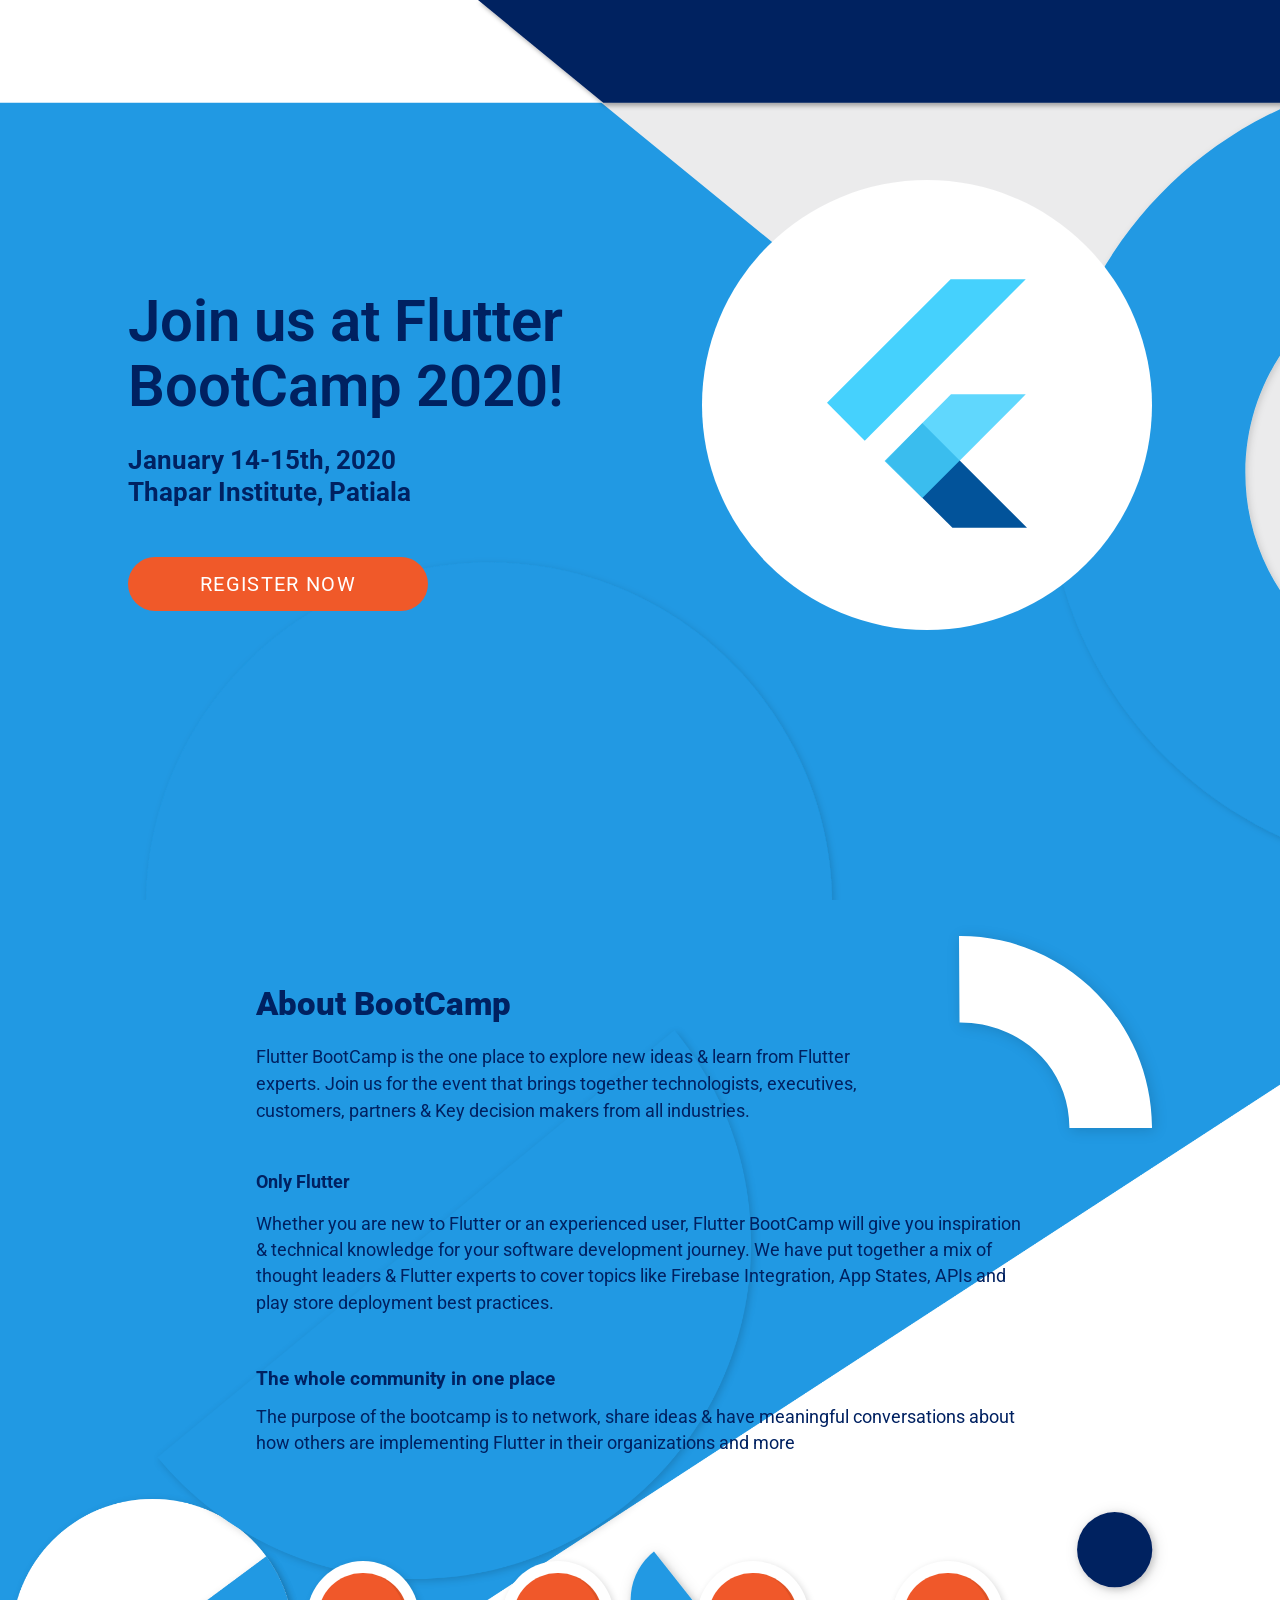
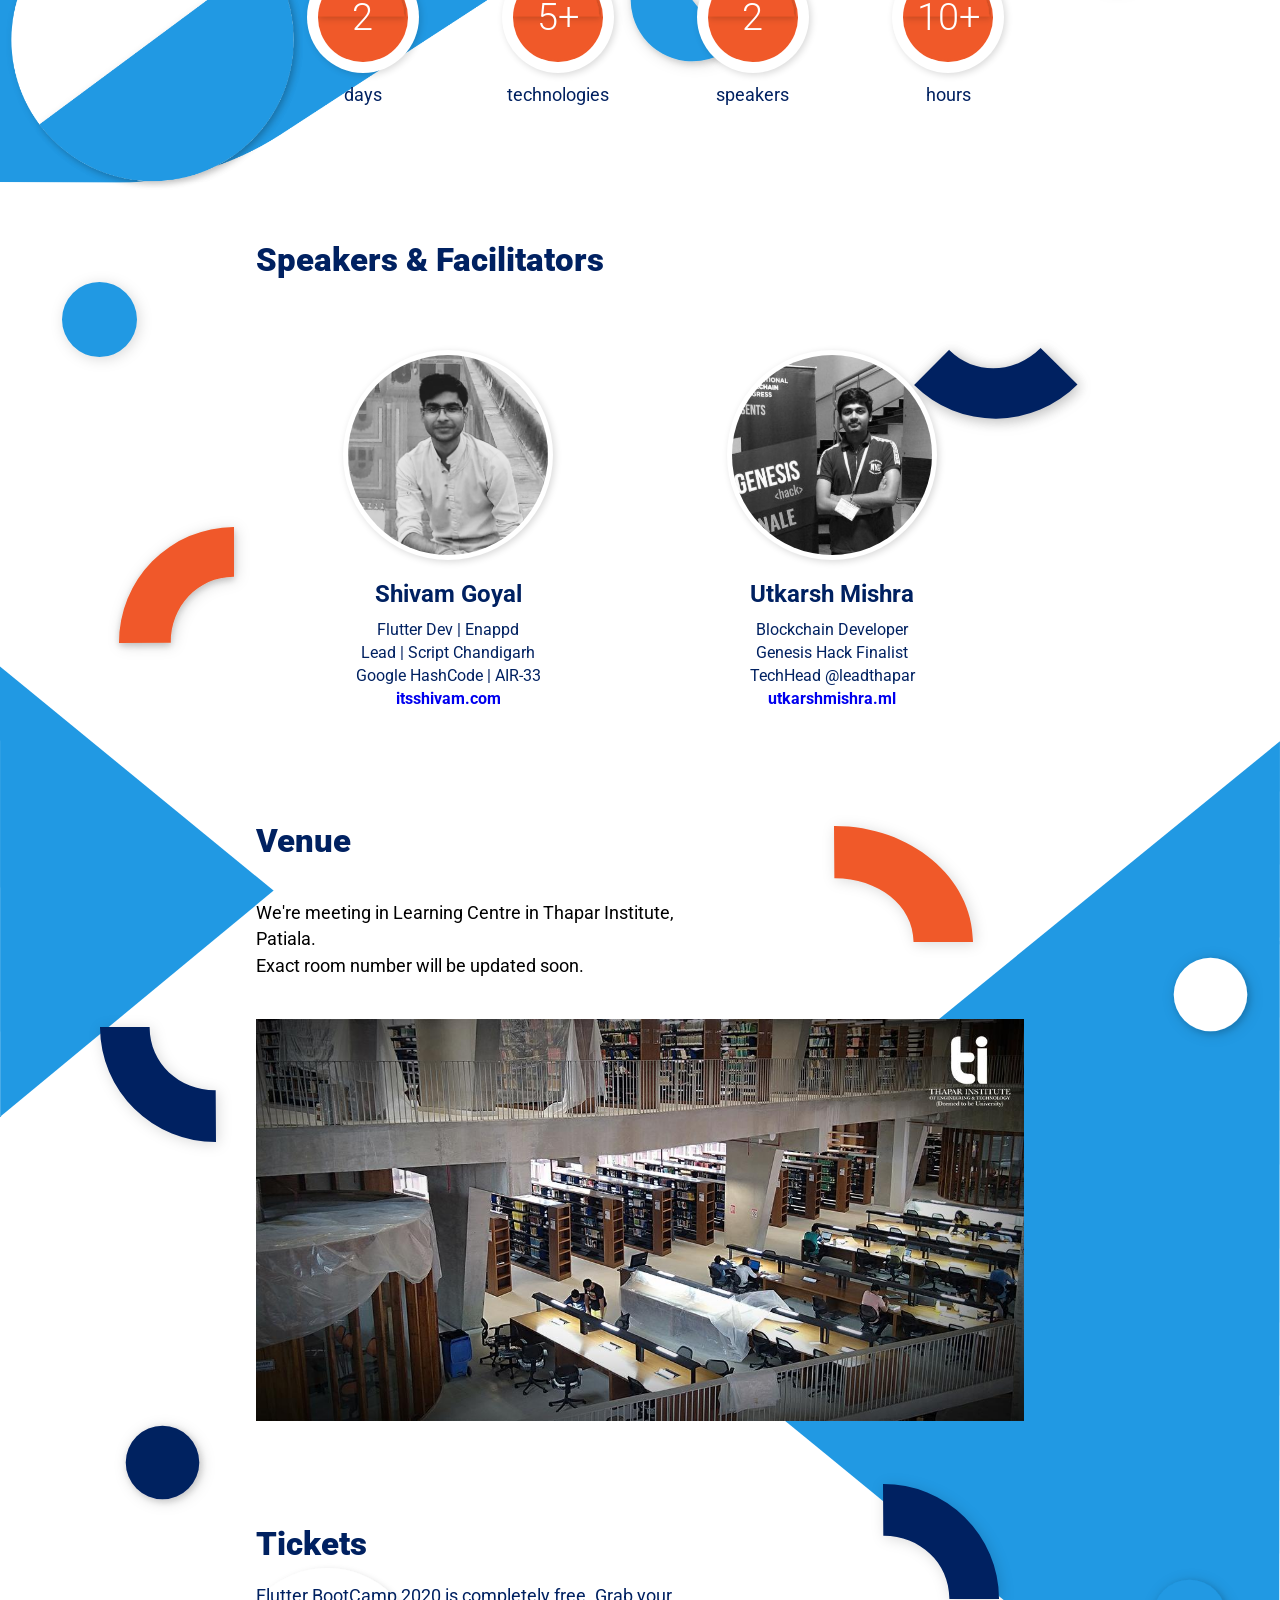
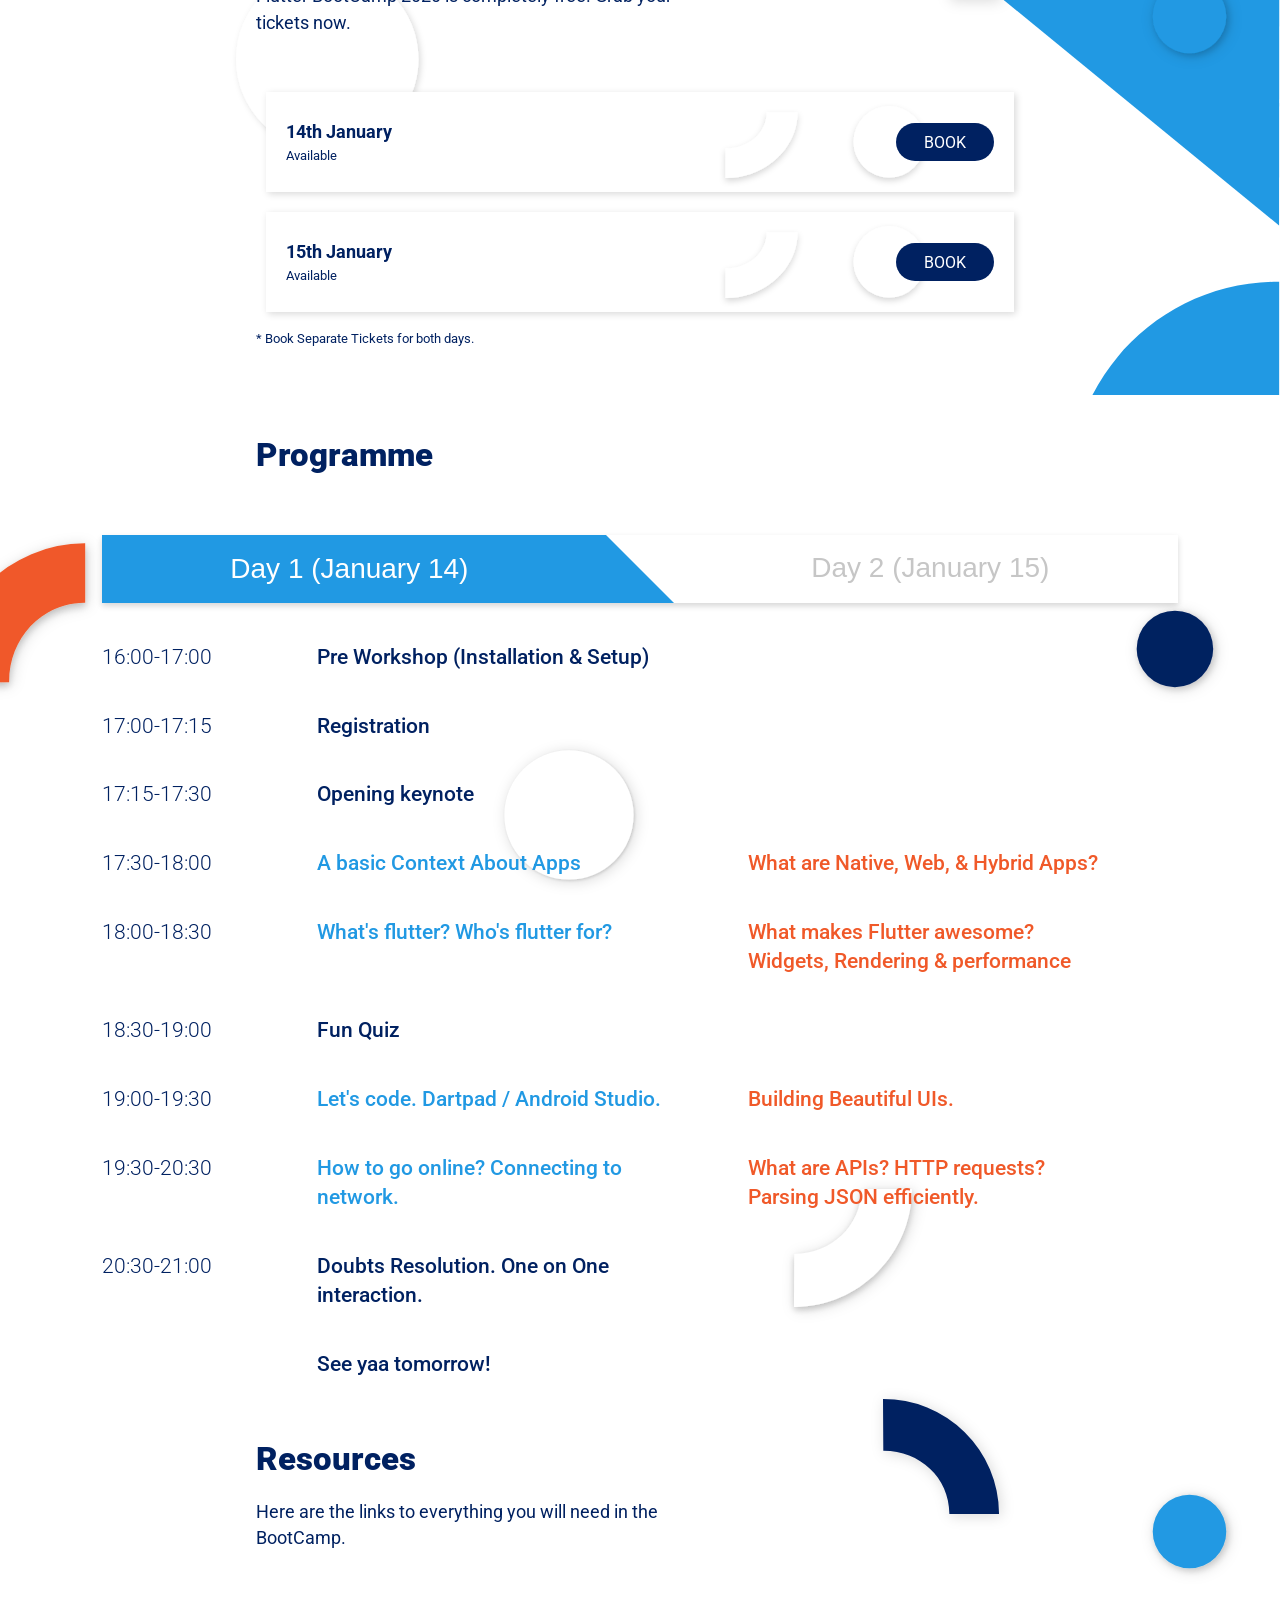
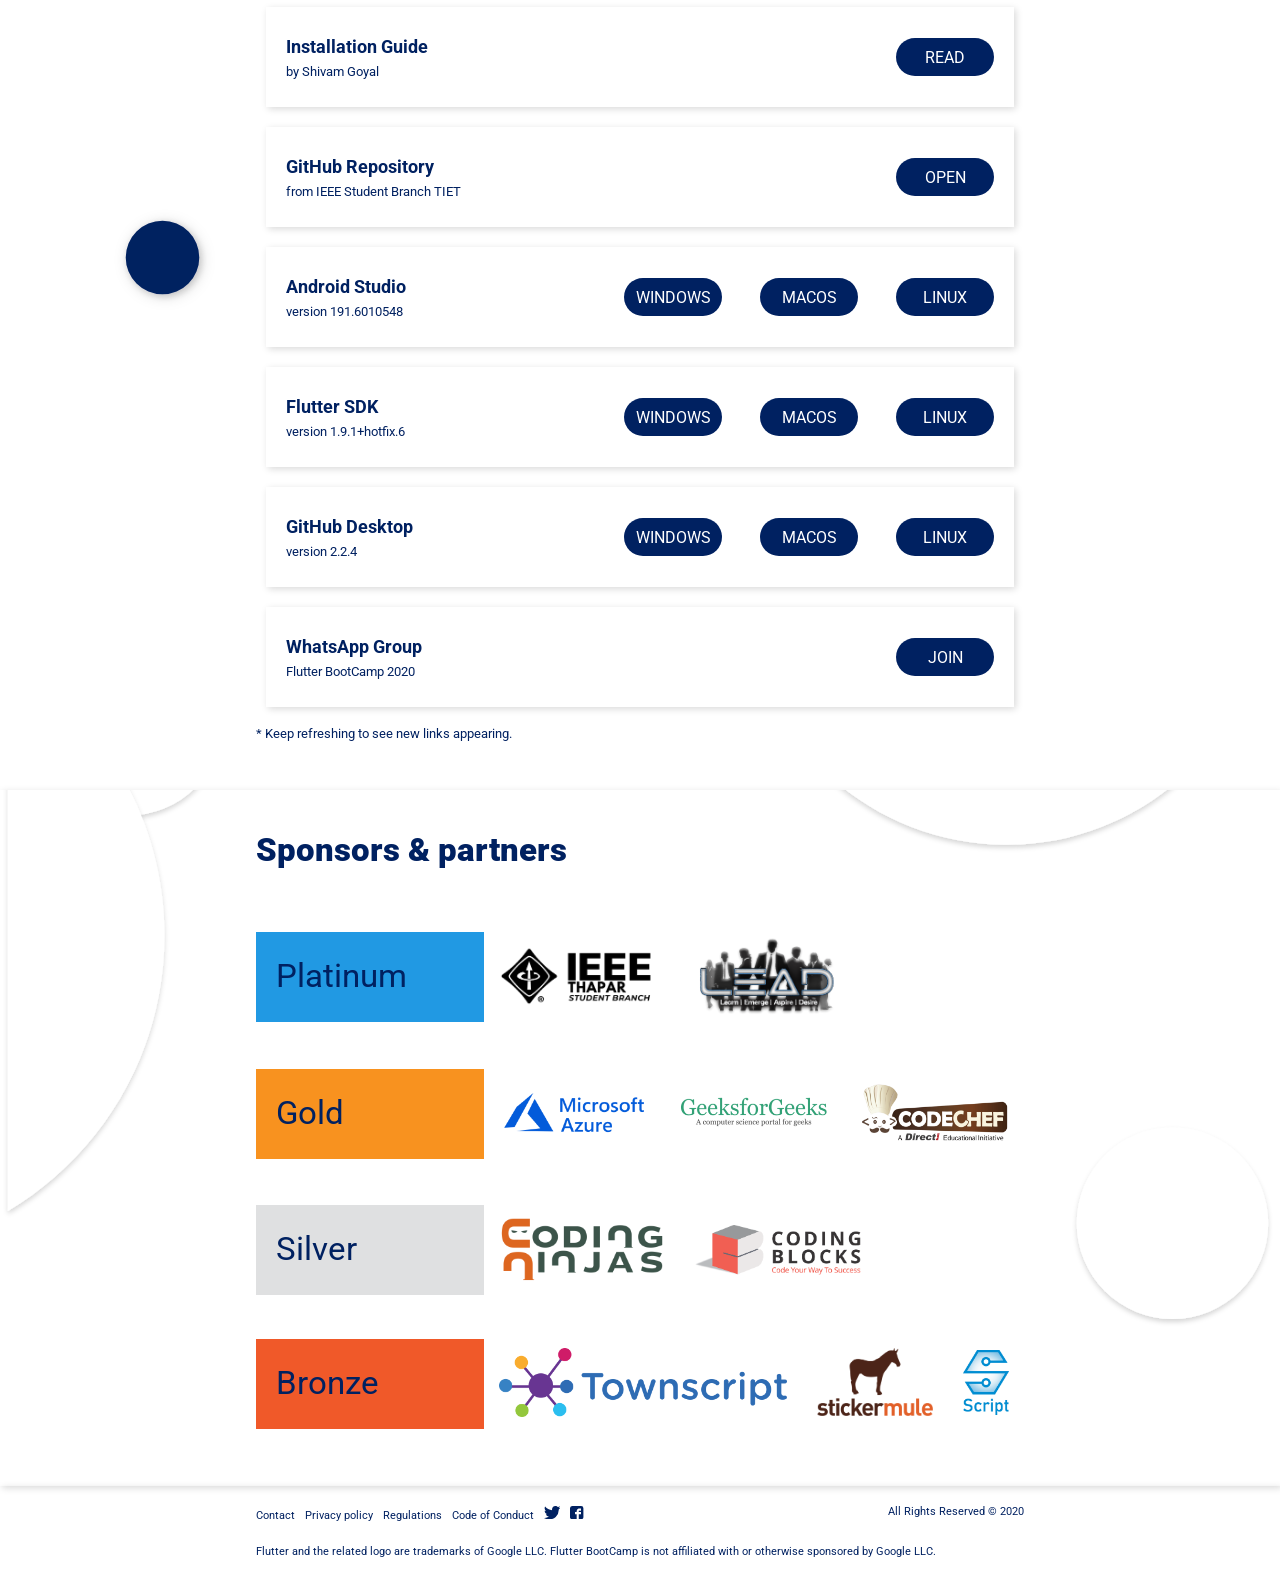
==== commit 1110f3ff: "time updated" ====
--- a/website/index.html
+++ b/website/index.html
@@ -3120,7 +3120,7 @@
                                     </colgroup>
                                     <tbody>
                                         <tr class="">
-                                            <td class="programItem-module--time--2b4O5">15:00-17:00</td>
+                                            <td class="programItem-module--time--2b4O5">16:00-17:00</td>
                                             <td class="">
                                                 <div>
                                                     <div class="programItem-module--title--2PWIR">Pre Workshop
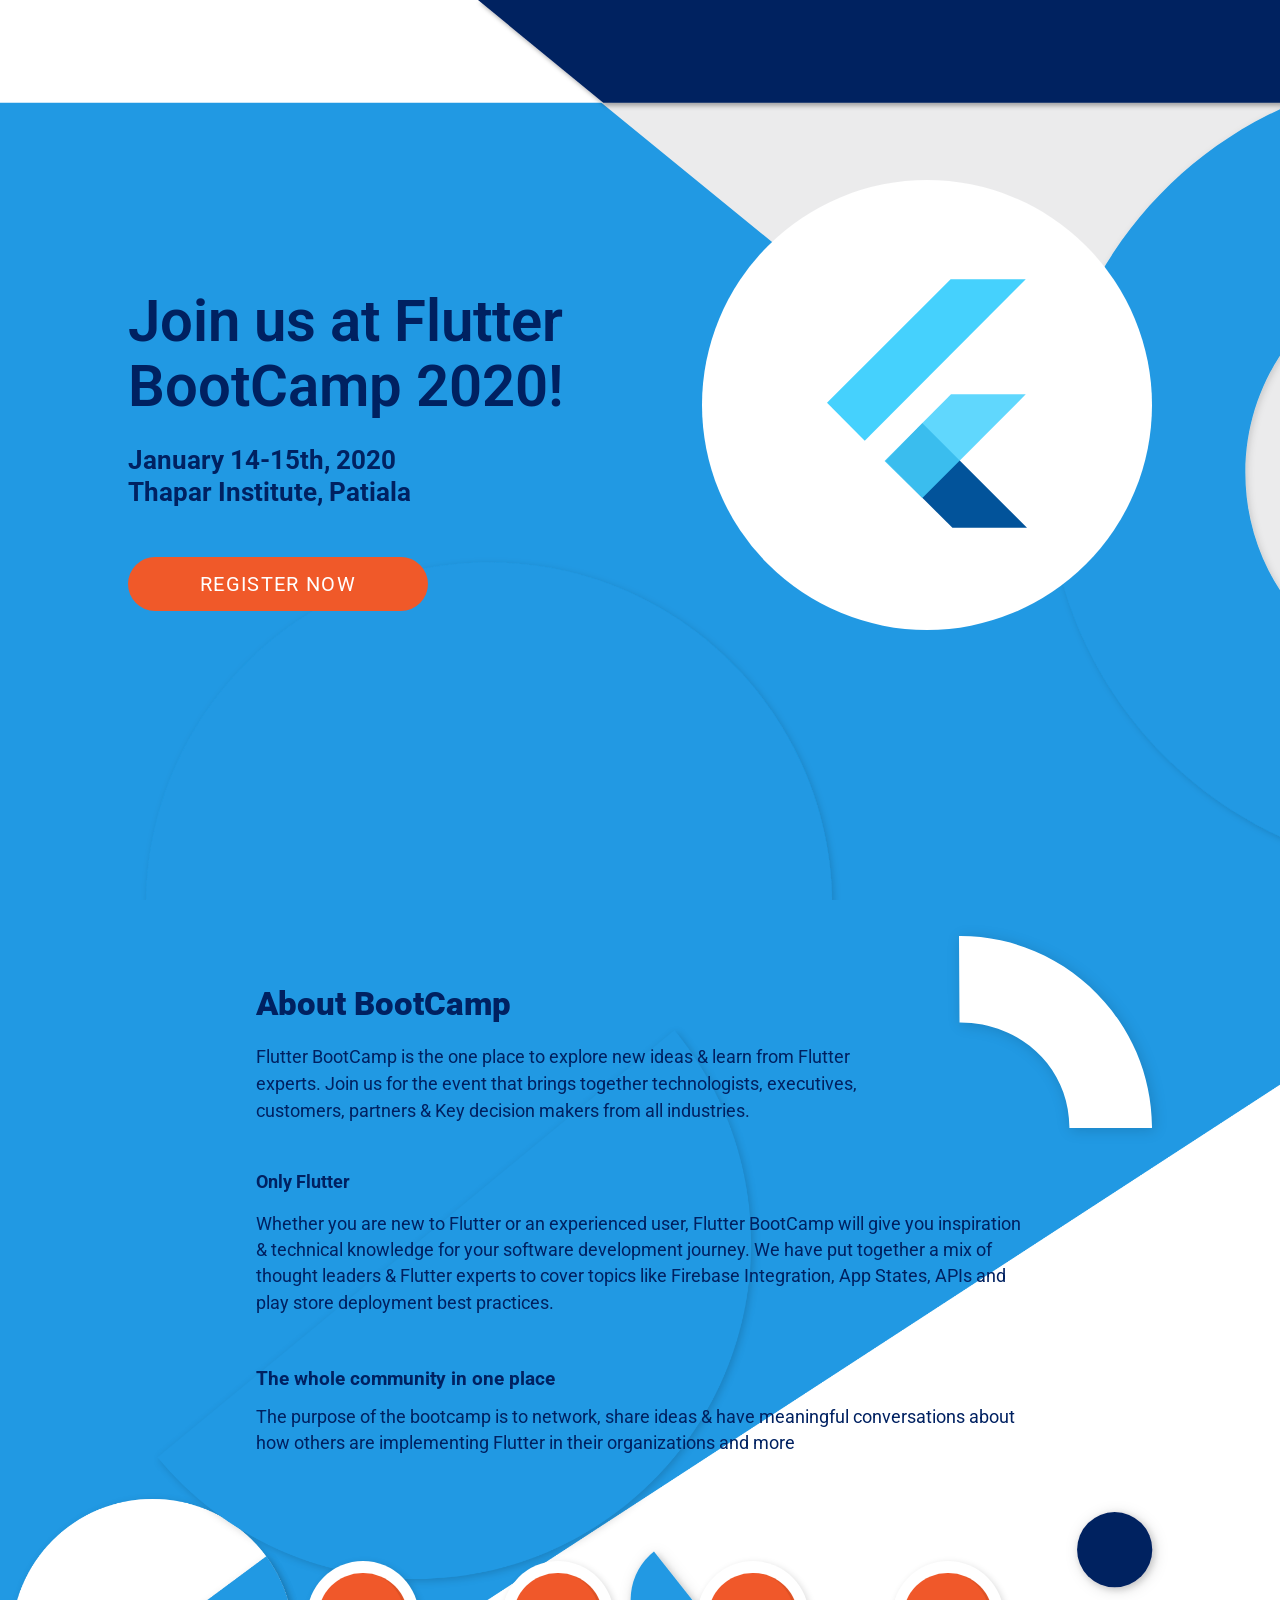
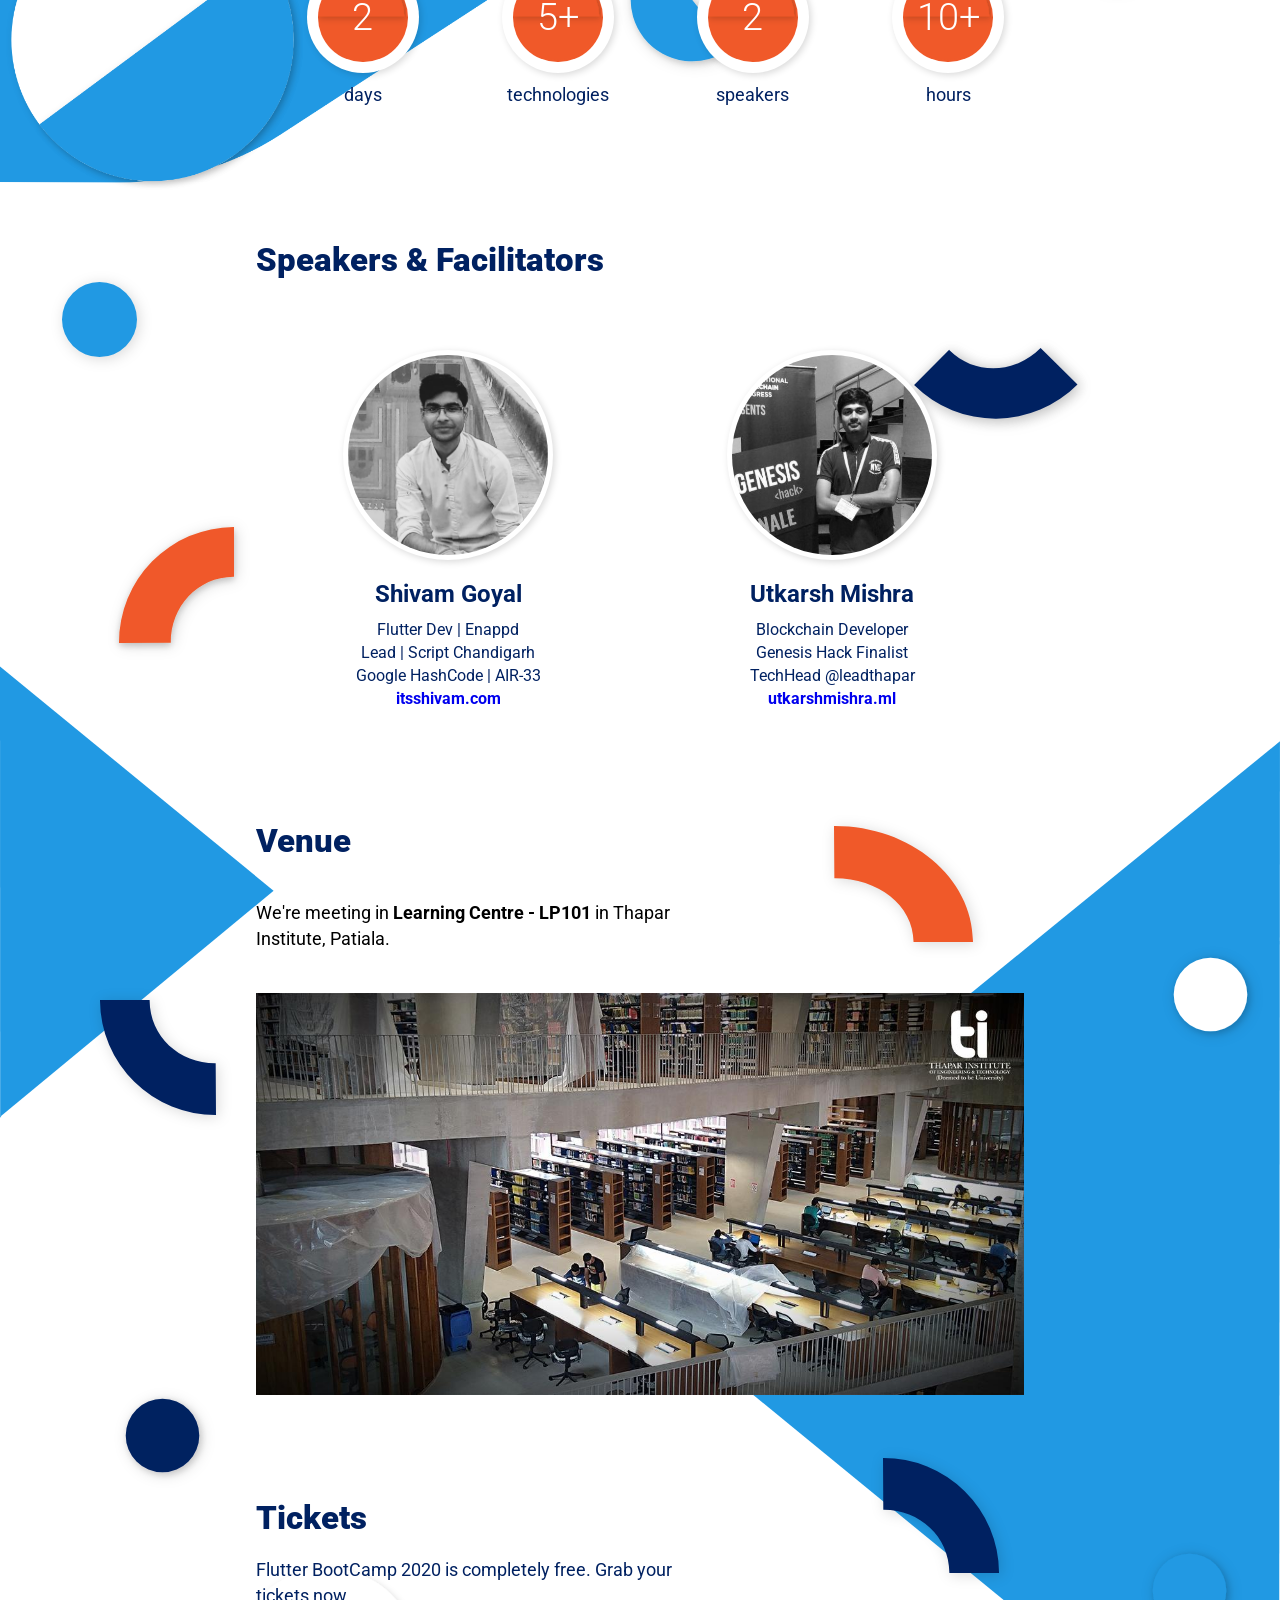
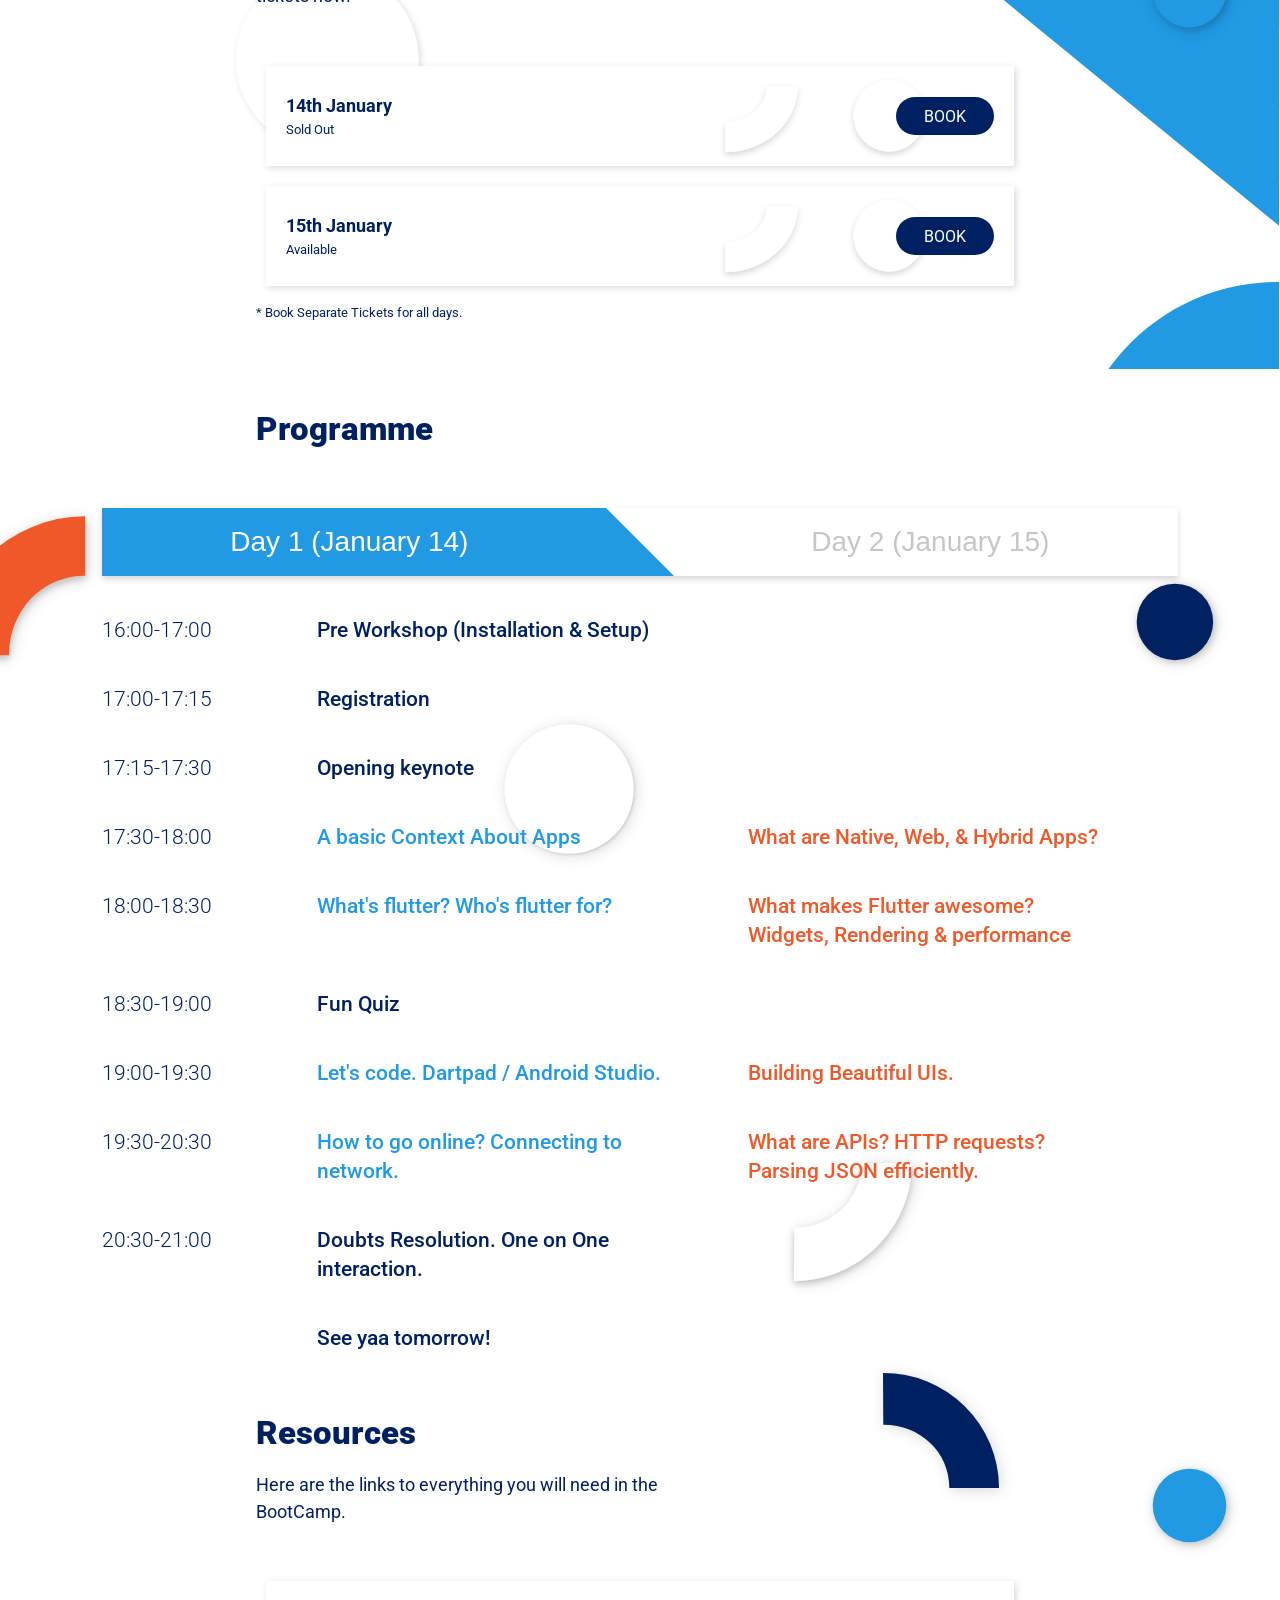
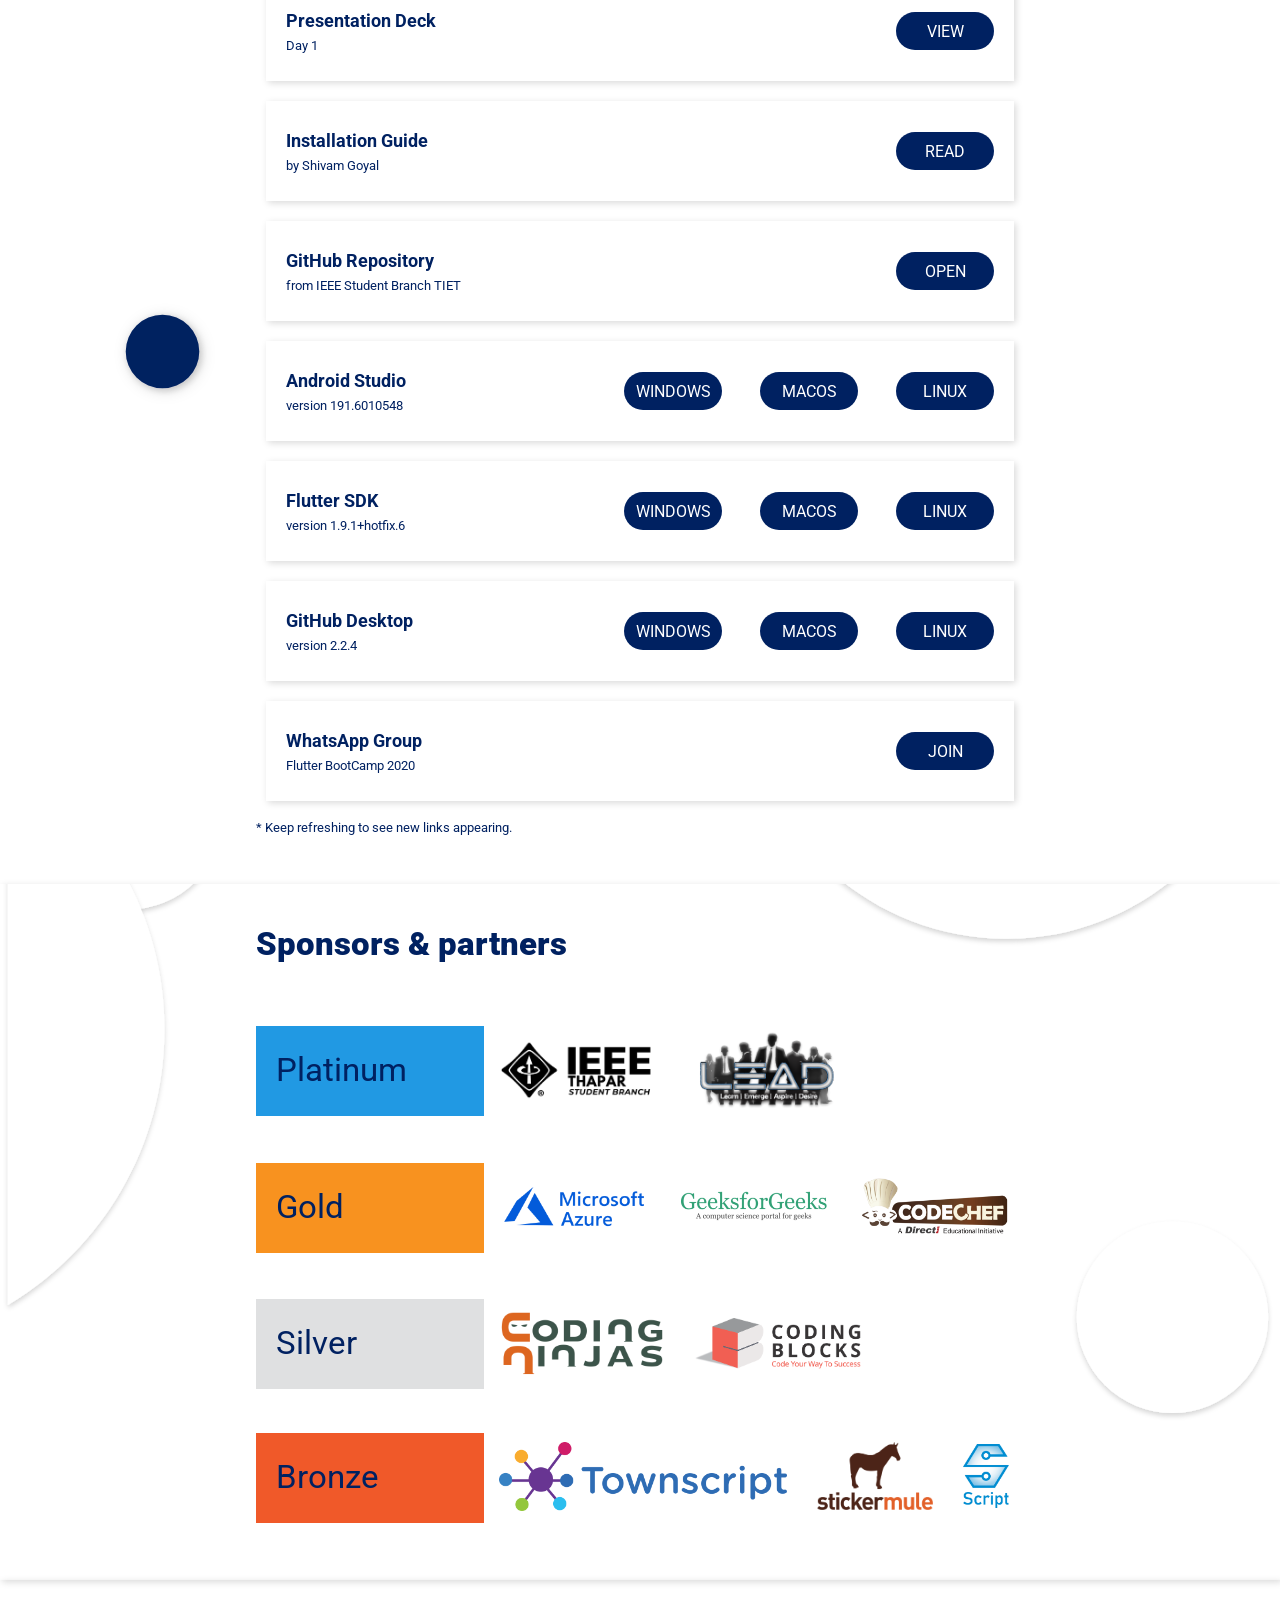
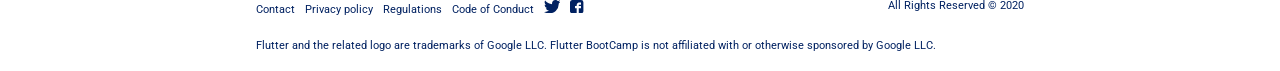
==== commit e0c1401a: "Updated website + Added project" ====
--- a/website/index.html
+++ b/website/index.html
@@ -2708,9 +2708,7 @@
                         <div class="innerWrapper">
                             <h1 class="sectionTitle">Venue</h1>
                             <div class="venue-module--content--WgAfu">
-                                <p>We&#x27;re meeting in Learning Centre in Thapar Institute, Patiala.
-                                    <br />
-                                    Exact room number will be updated soon.
+                                <p>We&#x27;re meeting in <strong>Learning Centre - LP101</strong> in Thapar Institute, Patiala.
                                 </p>
                             </div>
                             <div class="venue-module--gallery--1bRLX"><img src="./assets/images/venue.jpg" alt=""
@@ -3072,7 +3070,7 @@
                                     <div class="ticket-module--cardInner--o_CVS">
                                         <div class="ticket-module--wrapper--1rRGj">
                                             <div class="ticket-module--type--1aFoN">14th January</div>
-                                            <div class="ticket-module--des--1a8Wk">Available</div>
+                                            <div class="ticket-module--des--1a8Wk">Sold Out</div>
                                         </div><a target="_blank" rel="noopener noreferrer"
                                             href="https://www.townscript.com/v1/e/flutter-bootcamp/booking"
                                             class="ticket-module--button--2PiTF">Book</a>
@@ -3091,7 +3089,7 @@
                                 </div>
                             </div>
                         </div>
-                        <p class="tickets-module--vat--18F09">* Book Separate Tickets for both days.</p>
+                        <p class="tickets-module--vat--18F09">* Book Separate Tickets for all days.</p>
                         <div>
                             <div class="wrapper"><img src="./assets/images/tickets/l.svg" class="lT shape"
                                     alt="Flutter BootCamp 2020 shapes" /><img src="./assets/images/tickets/m.svg"
@@ -3253,6 +3251,16 @@
                         <p class="tickets-module--content--IjNW6">Here are the links to everything you will need in the
                             BootCamp.</p>
                         <div class="tickets-module--ticWrapper--vStOl">
+                            <div class="ticket-module--card--Ok2s9 ticket-module--soon--2ivZI">
+                                <div class="ticket-module--cardInner--o_CVS">
+                                    <div class="ticket-module--wrapper--1rRGj">
+                                        <div class="ticket-module--type--1aFoN">Presentation Deck</div>
+                                        <div class="ticket-module--des--1a8Wk">Day 1</div>
+                                    </div><a target="_blank" rel="noopener noreferrer"
+                                        href="./assets/pdf/FlutterBootCamp - Day1 - Presentation.pdf"
+                                        class="ticket-module--button--2PiTF">VIEW</a>
+                                </div>
+                            </div>
                             <div class="ticket-module--card--Ok2s9 ticket-module--soon--2ivZI">
                                 <div class="ticket-module--cardInner--o_CVS">
                                     <div class="ticket-module--wrapper--1rRGj">
